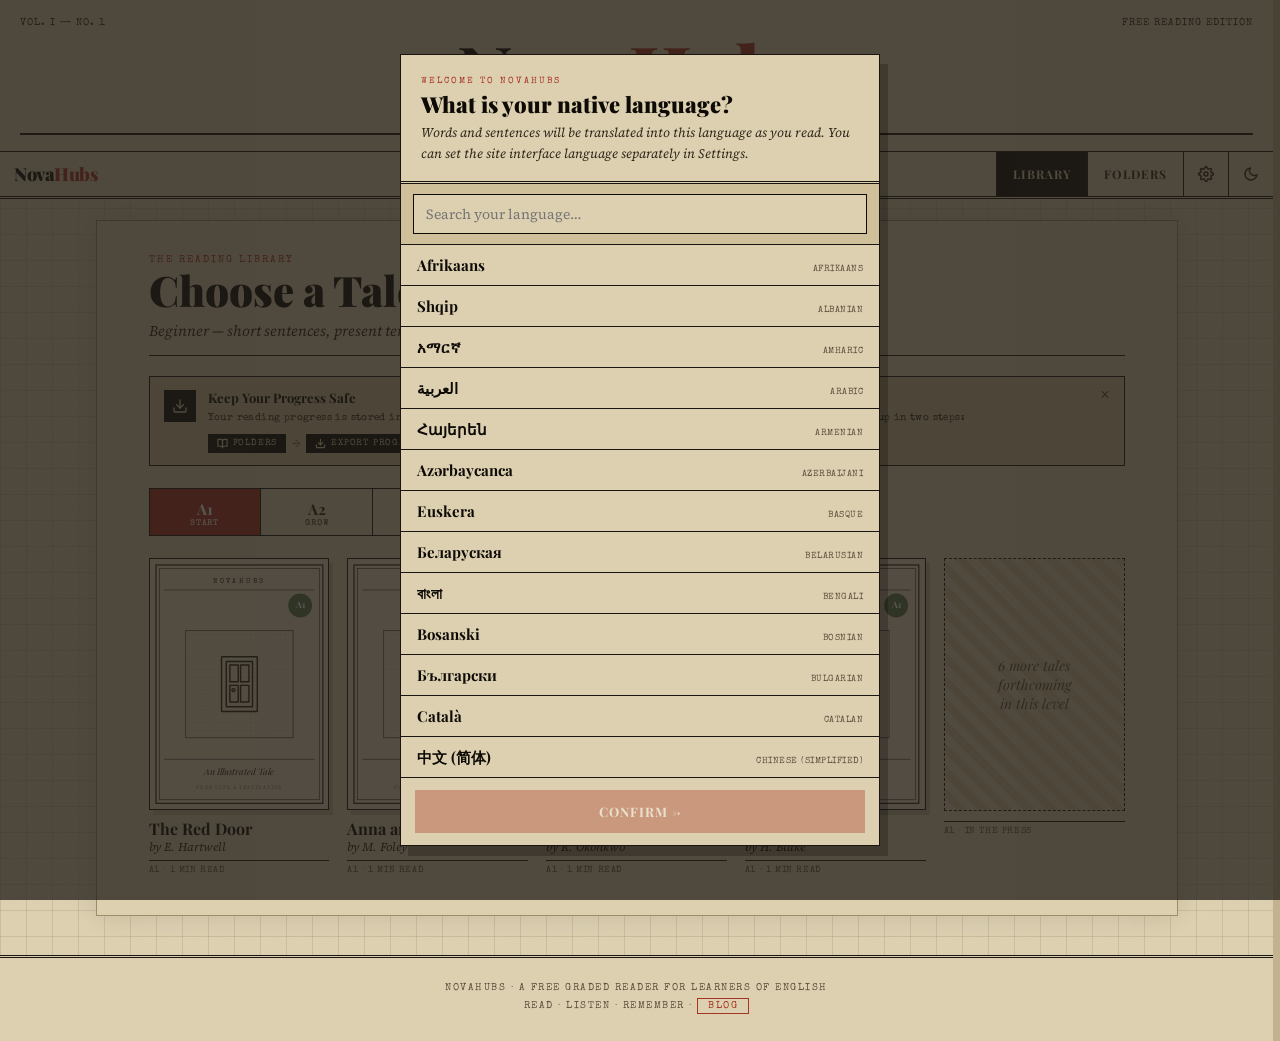
==== the-story-gazette.html @ 313017da "14" ====
<!DOCTYPE html>
<html lang="en">
<head>
<meta charset="UTF-8" />
<meta name="viewport" content="width=device-width, initial-scale=1" />
<title>NovaHubs — Learn English by Reading Short Stories (A1–C1) with Audio &amp; Arabic Translation</title>
<meta name="description" content="NovaHubs is a free graded reader. Read short English stories from level A1 to C1, listen to every word or sentence at normal or slow speed, translate to Arabic instantly, and save sentences into level folders." />
<meta name="keywords" content="learn English, graded readers, English short stories, A1 A2 B1 B2 C1, English listening, English to Arabic translation, sentence bank, reading practice" />
<meta name="author" content="NovaHubs" />
<meta property="og:type" content="website" />
<meta property="og:title" content="NovaHubs — Learn English by Reading" />
<meta property="og:description" content="Read, listen and remember. Graded English stories A1 to C1 with audio and instant Arabic translation." />
<meta name="twitter:card" content="summary_large_image" />
<link rel="preconnect" href="https://fonts.googleapis.com">
<link rel="preconnect" href="https://fonts.gstatic.com" crossorigin>
<link href="https://fonts.googleapis.com/css2?family=Playfair+Display:ital,wght@0,400;0,700;0,900;1,400;1,700&family=Source+Serif+4:ital,wght@0,400;0,600;1,400&family=Special+Elite&display=swap" rel="stylesheet">
<script type="application/ld+json">
{
  "@context":"https://schema.org",
  "@type":"WebSite",
  "name":"NovaHubs",
  "description":"Free graded English reader with audio and Arabic translation, levels A1 to C1.",
  "inLanguage":"en"
}
</script>
<style>
  :root{
    --bg-outer:#c4b28e; --app-border:#9e8c68;
    --paper:#ddd0b0; --paper-2:#cfc09a;
    --ink:#0e0b07; --ink-soft:#2e2619; --faint:#5e5240;
    --line:#1a1510;
    --accent:#a63422; --accent-2:#bf5a2a;
    --sel:rgba(166,52,34,.18); --read:rgba(191,90,42,.24);
    --serif:"Source Serif 4", Georgia, "Times New Roman", serif;
    --display:"Playfair Display", Georgia, serif;
    --type:"Special Elite","Courier New",monospace;
    --grid-line:rgba(42,37,29,.11);
  }
  [data-theme="dark"]{
    --bg-outer:#0a0806; --app-border:rgba(255,255,255,.07);
    --paper:#1a1510; --paper-2:#221c12;
    --ink:#ede8e0; --ink-soft:#9a9080; --faint:#55493a;
    --line:#2e2518;
    --accent:#c44232; --accent-2:#d46a30;
    --sel:rgba(196,66,50,.22); --read:rgba(208,106,48,.28);
    --grid-line:rgba(255,255,255,.04);
  }
  .theme-ready *{transition:background-color .25s,color .2s,border-color .2s,box-shadow .2s;}
  *{box-sizing:border-box;-webkit-tap-highlight-color:transparent;}
  html,body{margin:0;padding:0;}
  html{scrollbar-gutter:stable;}
  body{
    font-family:var(--serif);color:var(--ink);min-height:100vh;
    background-color:var(--bg-outer);
    background-image:
      linear-gradient(var(--grid-line) 1px, transparent 1px),
      linear-gradient(90deg, var(--grid-line) 1px, transparent 1px);
    background-size:26px 26px;
    -webkit-font-smoothing:antialiased;
  }
  #app{
    width:100%;min-height:100vh;
    background-color:var(--paper);
    background-image:
      linear-gradient(var(--grid-line) 1px, transparent 1px),
      linear-gradient(90deg, var(--grid-line) 1px, transparent 1px),
      url("data:image/svg+xml,%3Csvg xmlns='http://www.w3.org/2000/svg' width='200' height='200'%3E%3Cfilter id='q'%3E%3CfeTurbulence type='fractalNoise' baseFrequency='0.75' numOctaves='3'/%3E%3C/filter%3E%3Crect width='100%25' height='100%25' filter='url(%23q)' opacity='0.035'/%3E%3C/svg%3E");
    background-size:26px 26px, 26px 26px, 200px 200px;
    display:flex;flex-direction:column;
  }

  /* masthead (scrolls) */
  header.mast{padding:18px 20px 12px;border-bottom:1px solid var(--line);background:var(--paper);}
  .mast-top{display:flex;justify-content:space-between;align-items:center;
    font-family:var(--type);font-size:10px;letter-spacing:1px;text-transform:uppercase;color:var(--ink-soft);}
  .nameplate{font-family:var(--display);font-weight:900;text-align:center;line-height:.92;
    font-size:clamp(40px,9vw,76px);margin:8px 0 4px;letter-spacing:-1px;}
  .nameplate em{color:var(--accent);font-style:normal;}
  .mast-kicker{text-align:center;font-family:var(--type);font-size:10px;letter-spacing:3px;
    text-transform:uppercase;color:var(--faint);}
  .mast-rule{display:flex;align-items:center;gap:12px;margin-top:10px;}
  .mast-rule::before,.mast-rule::after{content:"";height:2px;background:var(--line);flex:1;}
  .mast-rule span{font-family:var(--type);font-size:9px;letter-spacing:2px;text-transform:uppercase;color:var(--ink-soft);}

  /* sticky toolbar with persistent BACK */
  nav.topbar{position:sticky;top:0;z-index:45;background:var(--paper);
    border-bottom:3px double var(--line);display:flex;align-items:stretch;justify-content:space-between;}
  .tb-left{display:flex;align-items:center;padding-left:14px;min-width:0;}
  #wordmark{font-family:var(--display);font-weight:900;font-size:18px;letter-spacing:-.5px;}
  #wordmark em{color:var(--accent);font-style:normal;}
  #backTop{display:none;align-items:center;gap:7px;background:none;border:none;cursor:pointer;
    font-family:var(--type);font-size:11px;letter-spacing:1.5px;text-transform:uppercase;color:var(--ink);padding:12px 0;}
  #backTop svg{width:15px;height:15px;}
  .tb-nav{display:flex;}
  .tb-nav button,.tb-nav a{background:none;border:none;border-left:1px solid var(--line);cursor:pointer;
    padding:14px 16px;font-family:var(--display);font-weight:700;font-size:12px;letter-spacing:1px;
    text-transform:uppercase;color:var(--ink-soft);transition:.15s;text-decoration:none;display:flex;align-items:center;}
  .tb-nav button.on,.tb-nav a.on{background:var(--ink);color:var(--paper);}
  @media(max-width:480px){ .tb-nav button,.tb-nav a{padding:14px 11px;font-size:11px;} #wordmark{font-size:16px;} }

  main{flex:1;padding:22px 20px 40px;}
  body.reading-mode main{padding-bottom:40px;}
  .wrap{max-width:1080px;margin:0 auto;background:var(--paper);padding:32px 52px 40px;box-shadow:0 0 0 1px var(--app-border),4px 0 28px rgba(0,0,0,.06),-4px 0 28px rgba(0,0,0,.06);}
  .wrap-read{max-width:720px;margin:0 auto;background:var(--paper);padding:32px 52px 40px;box-shadow:0 0 0 1px var(--app-border),4px 0 28px rgba(0,0,0,.06),-4px 0 28px rgba(0,0,0,.06);}
  @media(max-width:600px){.wrap,.wrap-read{padding:22px 24px 32px;}}
  .reveal{opacity:0;transform:translateY(10px);animation:rise .5s cubic-bezier(.2,.7,.2,1) forwards;}
  @keyframes rise{to{opacity:1;transform:none;}}

  /* section head */
  .sec-head{margin:2px 0 20px;border-bottom:1px solid var(--line);padding-bottom:14px;}
  .sec-kicker{font-family:var(--type);font-size:10px;letter-spacing:2px;text-transform:uppercase;color:var(--accent);}
  .sec-title{font-family:var(--display);font-weight:900;font-size:clamp(28px,5vw,42px);line-height:1.02;margin:4px 0 8px;}
  .sec-sub{font-style:italic;color:var(--ink-soft);font-size:15px;}

  /* level tabs */
  .levels{display:flex;border:1px solid var(--line);margin-bottom:22px;max-width:560px;}
  .levels button{flex:1;background:none;border:none;border-right:1px solid var(--line);cursor:pointer;
    padding:10px 2px 8px;font-family:var(--display);font-weight:700;font-size:15px;color:var(--ink-soft);}
  .levels button:last-child{border-right:none;}
  .levels button .lab{display:block;font-family:var(--type);font-size:7.5px;letter-spacing:1px;color:var(--faint);margin-top:1px;text-transform:uppercase;}
  .levels button.on{background:var(--accent);color:#fff;}
  .levels button.on .lab{color:#f3d8cf;}

  /* grid */
  .grid{display:grid;grid-template-columns:repeat(auto-fill,minmax(155px,1fr));gap:24px 18px;}
  .card{cursor:pointer;position:relative;}
  .done-stamp{position:absolute;top:8px;right:-1px;background:var(--accent);color:#fff;
    font-family:var(--type);font-size:7.5px;letter-spacing:1.5px;text-transform:uppercase;
    padding:4px 8px;display:flex;align-items:center;gap:4px;pointer-events:none;z-index:2;
    box-shadow:-2px 2px 0 rgba(0,0,0,.18);}
  .done-stamp svg{width:9px;height:9px;flex-shrink:0;}
  .cover{width:100%;border:1px solid var(--line);display:block;background:var(--paper-2);
    box-shadow:4px 5px 0 rgba(33,29,23,.16);transition:.18s;}
  .card:hover .cover{transform:translate(-1px,-2px);box-shadow:6px 8px 0 rgba(33,29,23,.18);}
  .cap{margin-top:10px;}
  .cap .tt{font-family:var(--display);font-weight:700;font-size:16px;line-height:1.08;}
  .cap .au{font-style:italic;color:var(--ink-soft);font-size:12px;margin-top:2px;}
  .cap .meta{font-family:var(--type);font-size:8.5px;letter-spacing:.6px;color:var(--faint);text-transform:uppercase;
    margin-top:5px;border-top:1px solid var(--line);padding-top:5px;}
  .cover-photo{aspect-ratio:300/420;object-fit:cover;}
  .forth .cover{display:flex;align-items:center;justify-content:center;text-align:center;aspect-ratio:300/420;
    border-style:dashed;box-shadow:none;background:repeating-linear-gradient(45deg,var(--paper),var(--paper) 8px,var(--paper-2) 8px,var(--paper-2) 16px);}
  .forth .ftxt{font-family:var(--display);font-style:italic;color:var(--faint);font-size:14px;padding:10px;}

  /* detail */
  .detail-cover{display:flex;gap:26px;align-items:flex-start;flex-wrap:wrap;}
  .detail-cover .cover{width:200px;flex:none;}
  @media(max-width:520px){ .detail-cover .cover{width:138px;} .detail-cover{gap:16px;} }
  .detail-head{flex:1;min-width:230px;}
  .lvl-tag{display:inline-block;font-family:var(--type);font-size:9px;letter-spacing:1.5px;
    text-transform:uppercase;background:var(--ink);color:var(--paper);padding:3px 9px;}
  .detail-head h1{font-family:var(--display);font-weight:900;font-size:clamp(24px,4.5vw,34px);line-height:1.02;margin:10px 0 4px;}
  .detail-head .by{font-style:italic;color:var(--ink-soft);font-size:15px;}
  .detail-head .nar{font-family:var(--type);font-size:10px;color:var(--faint);letter-spacing:.5px;margin-top:6px;}
  .blurb{font-size:16px;line-height:1.65;margin:22px 0;border-top:1px solid var(--line);border-bottom:1px solid var(--line);padding:16px 0;}
  .blurb::first-letter{font-family:var(--display);font-weight:900;font-size:50px;float:left;line-height:.8;margin:4px 9px 0 0;color:var(--accent);}
  .specs{display:grid;grid-template-columns:repeat(4,1fr);border:1px solid var(--line);margin-bottom:20px;}
  .specs div{padding:11px 13px;border-right:1px solid var(--line);}
  .specs div:last-child{border-right:none;}
  @media(max-width:520px){ .specs{grid-template-columns:1fr 1fr;} .specs div:nth-child(2n){border-right:none;}
    .specs div:nth-child(-n+2){border-bottom:1px solid var(--line);} }
  .specs .k{font-family:var(--type);font-size:8.5px;letter-spacing:1px;text-transform:uppercase;color:var(--faint);}
  .specs .v{font-family:var(--display);font-weight:700;font-size:16px;margin-top:3px;}
  .btn-row{display:flex;gap:12px;flex-wrap:wrap;}
  .btn{flex:1;min-width:200px;border:1px solid var(--line);cursor:pointer;font-family:var(--display);font-weight:700;
    letter-spacing:1px;text-transform:uppercase;font-size:13px;padding:14px;display:flex;align-items:center;justify-content:center;gap:9px;}
  .btn svg{width:16px;height:16px;}
  .btn-primary{background:var(--accent);color:#fff;border-color:var(--accent);}
  .btn-ghost{background:var(--paper);color:var(--ink);}

  /* reader / article body */
  .reader-head{border-bottom:3px double var(--line);padding-bottom:14px;margin-bottom:20px;}
  .reader-head h1{font-family:var(--display);font-weight:900;font-size:clamp(26px,4.5vw,38px);line-height:1.03;margin:9px 0 3px;}
  .reader-head .by{font-style:italic;color:var(--ink-soft);font-size:14px;}
  .hint{font-family:var(--type);font-size:10.5px;color:var(--faint);letter-spacing:.4px;line-height:1.55;
    border:1px solid var(--line);padding:10px 12px;margin-bottom:18px;background:var(--paper-2);}
  .hint b{color:var(--accent);}
  .mode-toggle{display:flex;border:1px solid var(--line);margin-bottom:16px;max-width:420px;}
  .mode-toggle button{flex:1;background:none;border:none;border-right:1px solid var(--line);cursor:pointer;
    padding:9px;font-family:var(--type);font-size:10px;letter-spacing:1.5px;text-transform:uppercase;color:var(--ink-soft);}
  .mode-toggle button:last-child{border-right:none;}
  .mode-toggle button.on{background:var(--ink);color:var(--paper);}
  .story-body{font-size:18px;line-height:1.85;}
  .story-body p{margin:0 0 17px;text-align:justify;hyphens:manual;}
  .story-body p:first-of-type::first-letter{font-family:var(--display);font-weight:900;font-size:62px;float:left;
    line-height:.72;margin:7px 10px 0 0;color:var(--ink);}
  .w{cursor:pointer;border-radius:2px;padding:0 .5px;transition:background .12s;}
  .s{cursor:pointer;}
  .word-mode .w:hover{background:var(--sel);}
  .sentence-mode .s:hover{background:var(--sel);}
  .sel{background:var(--sel);box-shadow:0 1px 0 var(--accent);}
  .reading{background:var(--read);box-shadow:0 1px 0 var(--accent-2);}
  .story-figure{margin:28px auto;max-width:100%;border:1px solid var(--line);padding:8px;background:var(--paper);box-shadow:4px 4px 0 var(--line),0 6px 18px rgba(0,0,0,.09);}
  .story-fig-row{display:flex;gap:16px;margin:28px 0;}
  .story-fig-row .story-figure{margin:0;flex:1 1 0;min-width:0;}
  .story-img{display:block;width:100%;height:auto;border-radius:4px;}
  .endcap{text-align:center;font-family:var(--type);font-size:11px;letter-spacing:3px;color:var(--faint);margin:26px 0 8px;}
  .endcap::before,.endcap::after{content:"———— ";color:var(--line);}

  /* ===== bottom dock (sheet stacked above audio bar — no overlap) ===== */
  #dock{position:fixed;left:0;right:0;bottom:0;z-index:60;display:none;justify-content:center;pointer-events:none;}
  body.reading-mode #dock{display:flex;}
  .dock-inner{width:100%;max-width:760px;display:flex;flex-direction:column;pointer-events:auto;
    box-shadow:0 -14px 40px rgba(40,30,15,.22);}
  #sheet{background:var(--paper);border-top:3px double var(--line);max-height:0;overflow:hidden;transition:max-height .3s ease;}
  #sheet.up{max-height:62vh;overflow:auto;}
  .sheet-pad{padding:14px 18px 16px;position:relative;}
  .sheet-pad .sclose{position:absolute;right:14px;top:12px;background:none;border:none;cursor:pointer;color:var(--ink-soft);}
  .sheet-pad .sclose svg{width:17px;height:17px;}
  .sheet-kicker{font-family:var(--type);font-size:9px;letter-spacing:2px;text-transform:uppercase;color:var(--accent);}
  .sheet-en{font-family:var(--display);font-size:19px;line-height:1.3;margin:6px 0 2px;padding-right:22px;}
  .sheet-ar{font-size:19px;line-height:1.65;color:var(--ink);
    margin-top:10px;border-top:1px dashed var(--line);padding-top:10px;display:none;font-family:var(--serif);}
  .sheet-ar.show{display:block;}
  .sheet-ar.loading{color:var(--faint);font-style:italic;}
  .sheet-actions{display:grid;grid-template-columns:repeat(auto-fit,minmax(72px,1fr));gap:9px;margin-top:16px;}
  .act{background:var(--paper-2);border:1px solid var(--line);cursor:pointer;padding:10px 4px;
    font-family:var(--type);font-size:9px;letter-spacing:1px;text-transform:uppercase;color:var(--ink);
    display:flex;flex-direction:column;align-items:center;gap:6px;}
  .act svg{width:19px;height:19px;}
  .act.saved{background:var(--ink);color:var(--paper);}
  .act:active{transform:translateY(1px);}
  body.article-mode #actSave{display:none;}

  /* ===== inline story audio player ===== */
  .reader-audio{margin-top:18px;border:1px solid var(--line);background:var(--paper-2);padding:14px 16px;}
  .ra-main{display:flex;align-items:center;gap:10px;flex-wrap:wrap;}
  .ra-play{background:var(--ink);color:var(--paper);border:none;cursor:pointer;font-family:var(--display);
    font-weight:700;letter-spacing:1px;text-transform:uppercase;font-size:12px;
    padding:11px 22px;display:inline-flex;align-items:center;gap:9px;transition:.15s;flex-shrink:0;}
  .ra-play:hover{opacity:.82;}
  .ra-play svg{width:14px;height:14px;flex-shrink:0;}
  .ra-nav{display:flex;align-items:center;gap:5px;}
  .ra-nav-btn{background:var(--paper);border:1px solid var(--line);cursor:pointer;width:30px;height:30px;
    display:flex;align-items:center;justify-content:center;color:var(--ink);transition:.15s;}
  .ra-nav-btn:hover{background:var(--ink);color:var(--paper);}
  .ra-nav-btn svg{width:12px;height:12px;}
  .ra-pos{font-family:var(--type);font-size:10px;letter-spacing:.5px;color:var(--faint);min-width:44px;text-align:center;}
  .speed-strip{display:flex;margin-top:12px;border:1px solid var(--line);width:fit-content;}
  .sp{background:var(--paper);border:none;border-right:1px solid var(--line);cursor:pointer;font-family:var(--type);font-size:10px;letter-spacing:.3px;padding:6px 11px;color:var(--faint);transition:.15s;}
  .sp:last-child{border-right:none;}
  .sp:hover{background:var(--paper-2);color:var(--ink);}
  .sp.on{background:var(--ink);color:var(--paper);font-weight:700;}
  .voice-row-r{display:flex;align-items:center;gap:0;margin-top:6px;flex-wrap:wrap;row-gap:6px;}
  .voice-row-r .vl{font-family:var(--type);font-size:8px;letter-spacing:1.2px;text-transform:uppercase;color:var(--faint);padding:0 8px 0 12px;}
  .voice-row-r .vl:first-child{padding-left:0;}
  .voice-row-r .vs-g{display:flex;border:1px solid var(--line);}
  .voice-row-r .vs-g .sp{border-right:1px solid var(--line);}
  .voice-row-r .vs-g .sp:last-child{border-right:none;}

  /* saved */
  .empty{text-align:center;padding:44px 16px;font-style:italic;color:var(--faint);border:1px dashed var(--line);font-size:15px;line-height:1.6;}
  .folder-stat{display:grid;grid-template-columns:repeat(5,1fr);border:1px solid var(--line);margin-bottom:20px;max-width:560px;}
  .folder-stat div{text-align:center;padding:9px 2px;border-right:1px solid var(--line);}
  .folder-stat div:last-child{border-right:none;}
  .folder-stat .n{font-family:var(--display);font-weight:900;font-size:21px;}
  .folder-stat .l{font-family:var(--type);font-size:8px;letter-spacing:1px;color:var(--faint);text-transform:uppercase;}
  .clip-list{display:grid;grid-template-columns:repeat(auto-fill,minmax(300px,1fr));gap:14px;}
  .clip{border:1px solid var(--line);background:var(--paper);}
  .clip .clip-en{font-family:var(--display);font-size:16px;line-height:1.4;padding:14px 15px 4px;cursor:pointer;}
  .clip .clip-ar{font-size:16px;line-height:1.6;color:var(--ink-soft);padding:0 15px 4px;}
  .clip .clip-src{font-family:var(--type);font-size:9px;letter-spacing:.5px;text-transform:uppercase;color:var(--faint);
    border-top:1px dashed var(--line);margin-top:9px;padding:9px 15px;display:flex;justify-content:space-between;align-items:center;gap:8px;flex-wrap:wrap;}
  .clip .clip-src .from{flex:1;min-width:120px;}
  .clip .clip-tools{display:flex;gap:6px;}
  .clip .ct{background:none;border:1px solid var(--line);cursor:pointer;padding:5px 8px;color:var(--ink);
    display:flex;align-items:center;gap:4px;font-family:var(--type);font-size:8px;letter-spacing:.5px;text-transform:uppercase;}
  .clip .ct svg{width:12px;height:12px;}
  .clip .ct.del{color:var(--accent);border-color:var(--accent);}

  /* articles list */
  .art-grid{display:grid;grid-template-columns:repeat(auto-fill,minmax(280px,1fr));gap:22px;}
  .art-card{border:1px solid var(--line);background:var(--paper);cursor:pointer;display:flex;flex-direction:column;transition:.18s;}
  .art-card:hover{transform:translateY(-2px);box-shadow:5px 7px 0 rgba(33,29,23,.14);}
  .art-card .ac-cov{height:120px;border-bottom:1px solid var(--line);}
  .art-card .ac-cov svg{width:100%;height:100%;display:block;}
  .art-card .ac-body{padding:14px 15px 16px;}
  .art-card .ac-kicker{font-family:var(--type);font-size:9px;letter-spacing:1.5px;text-transform:uppercase;color:var(--accent);}
  .art-card h3{font-family:var(--display);font-weight:900;font-size:19px;line-height:1.1;margin:6px 0 6px;}
  .art-card p{font-size:14px;color:var(--ink-soft);line-height:1.5;margin:0;}
  .art-card .ac-meta{font-family:var(--type);font-size:9px;color:var(--faint);letter-spacing:.5px;margin-top:10px;text-transform:uppercase;}

  /* save-hint notice */
  .save-hint{display:flex;align-items:flex-start;gap:12px;
    border:1px solid var(--line);background:var(--paper-2);
    padding:12px 14px;margin-bottom:22px;position:relative;}
  .save-hint-icon{flex-shrink:0;width:32px;height:32px;background:var(--ink);color:var(--paper);
    display:flex;align-items:center;justify-content:center;margin-top:1px;}
  .save-hint-icon svg{width:16px;height:16px;}
  .save-hint-body{flex:1;min-width:0;}
  .save-hint-title{font-family:var(--display);font-weight:700;font-size:13px;margin-bottom:4px;}
  .save-hint-text{font-family:var(--type);font-size:9.5px;letter-spacing:.4px;color:var(--ink-soft);line-height:1.7;}
  .save-hint-text strong{color:var(--accent);font-style:normal;}
  .save-hint-steps{display:flex;align-items:center;gap:6px;margin-top:8px;flex-wrap:wrap;}
  .save-hint-step{font-family:var(--type);font-size:9px;letter-spacing:.8px;text-transform:uppercase;
    background:var(--ink);color:var(--paper);padding:4px 9px;display:flex;align-items:center;gap:5px;}
  .save-hint-step svg{width:11px;height:11px;}
  .save-hint-arrow{color:var(--faint);font-size:12px;}
  .save-hint-close{position:absolute;top:8px;right:10px;background:none;border:none;cursor:pointer;
    color:var(--faint);font-size:16px;line-height:1;padding:2px 4px;}
  .save-hint-close:hover{color:var(--ink);}

  .toast{position:fixed;left:50%;bottom:20px;transform:translateX(-50%) translateY(20px);
    background:var(--ink);color:var(--paper);font-family:var(--type);font-size:11px;letter-spacing:1px;
    text-transform:uppercase;padding:11px 20px;z-index:90;opacity:0;transition:.3s;pointer-events:none;border:1px solid var(--line);}
  .toast.show{opacity:1;transform:translateX(-50%) translateY(0);}

  footer{padding:22px 20px 26px;border-top:3px double var(--line);text-align:center;background:var(--paper);
    font-family:var(--type);font-size:9.5px;letter-spacing:1.5px;text-transform:uppercase;color:var(--faint);line-height:1.8;}
  .blog-badge{color:var(--accent);text-decoration:none;border:1px solid var(--accent);padding:2px 10px;letter-spacing:1.5px;transition:background .18s,color .18s;}
  .blog-badge:hover{background:var(--accent);color:#fff;}

  /* backup / export-import */
  .backup-row{margin-top:28px;padding:18px 20px;border:1px solid var(--line);background:var(--paper-2);display:flex;gap:10px;flex-wrap:wrap;align-items:center;}
  .backup-note{font-family:var(--type);font-size:9px;letter-spacing:.8px;color:var(--faint);text-transform:uppercase;width:100%;margin-bottom:4px;}
  .btn-backup{background:var(--paper);border:1px solid var(--line);cursor:pointer;font-family:var(--display);font-weight:700;
    letter-spacing:1px;text-transform:uppercase;font-size:11px;padding:10px 18px;
    display:inline-flex;align-items:center;gap:7px;color:var(--ink);transition:.15s;text-decoration:none;}
  .btn-backup:hover{background:var(--ink);color:var(--paper);}
  .btn-backup svg{width:13px;height:13px;flex-shrink:0;}
  #importFile{display:none;}

  /* PDF download button */
  .dl-pdf-row{margin-top:32px;border-top:1px solid var(--line);padding-top:22px;text-align:center;}
  .dl-pdf{background:var(--paper);border:1px solid var(--line);cursor:pointer;font-family:var(--display);font-weight:700;
    letter-spacing:1px;text-transform:uppercase;font-size:12px;padding:12px 28px;
    display:inline-flex;align-items:center;gap:9px;color:var(--ink);transition:.15s;}
  .dl-pdf:hover{background:var(--ink);color:var(--paper);}
  .dl-pdf svg{width:15px;height:15px;flex-shrink:0;}

  /* ===== print / PDF ===== */
  @media print{
    nav.topbar,footer,.mode-toggle,.hint,.reader-audio,#sheet,.toast,.dl-pdf-row{display:none!important;}
    html,html[data-theme="dark"]{--bg-outer:#fff;--app-border:#c5b693;--paper:#fff;--paper-2:#f3ede0;--ink:#211d17;--ink-soft:#4a4339;--faint:#8a7f6c;--line:#2a251d;--accent:#a63422;--accent-2:#bf5a2a;}
    html,body{background:#fff!important;}
    body.reading-mode main{padding-bottom:0!important;}
    main{padding:0!important;}
    .reveal{opacity:1!important;transform:none!important;animation:none!important;}
    .wrap-read{max-width:100%!important;padding:0!important;}
    article{padding:1.5cm 2cm!important;}
    .lvl-tag{background:#2a251d!important;color:#fff!important;-webkit-print-color-adjust:exact;print-color-adjust:exact;}
    .reader-head{border-bottom:2px solid #2a251d;padding-bottom:16px;margin-bottom:20px;}
    .reader-head h1{font-size:26pt;margin:10px 0 4px;}
    .story-body{font-size:12pt;line-height:1.85;}
    .story-body p{margin:0 0 14pt;text-align:justify;hyphens:manual;}
    .story-figure{break-inside:avoid;border:1px solid #2a251d!important;-webkit-print-color-adjust:exact;print-color-adjust:exact;}
    .story-img{width:100%;height:auto;border-radius:0;}
    .endcap{display:block!important;}
    h1{break-after:avoid;}
    p{orphans:3;widows:3;}
    .done-row,.rev-row{display:none!important;}
  }

  /* ===== quiz & review ===== */
  .quiz-wrap{max-width:720px;margin:0 auto;}
  .quiz-kicker{font-family:var(--type);font-size:9px;letter-spacing:2px;text-transform:uppercase;color:var(--accent);margin-bottom:6px;}
  .qz-bar-wrap{height:5px;background:var(--paper-2);border:1px solid var(--line);}
  .qz-bar-fill{height:100%;background:var(--accent);transition:width .4s;}
  .quiz-count{font-family:var(--type);font-size:10px;letter-spacing:.8px;color:var(--faint);text-transform:uppercase;margin-top:7px;}
  .quiz-card{border:1px solid var(--line);padding:26px 22px;background:var(--paper);box-shadow:3px 3px 0 rgba(33,29,23,.1);margin-top:18px;}
  .qz-type-tag{font-family:var(--type);font-size:9px;letter-spacing:2px;text-transform:uppercase;color:var(--accent);margin-bottom:12px;}
  .qz-q{font-family:var(--display);font-size:clamp(16px,2.5vw,20px);line-height:1.65;margin-bottom:18px;}
  .qz-blank{color:var(--accent);text-decoration:underline;text-decoration-style:dotted;font-style:italic;}
  .qz-input{width:100%;border:2px solid var(--line);background:var(--paper);padding:12px 14px;
    font-family:var(--display);font-size:16px;color:var(--ink);box-sizing:border-box;outline:none;transition:.15s;}
  .qz-input:focus{border-color:var(--ink);}
  .qz-input.ok{border-color:#4a7a4a;background:#f5fbf5;}
  .qz-input.err{border-color:#b03030;background:#fdf5f5;}
  .qz-feedback{margin-top:14px;padding:12px 15px;font-size:13px;font-family:var(--type);letter-spacing:.3px;display:none;}
  .qz-feedback.ok{display:block;background:#f5fbf5;border-left:3px solid #4a7a4a;color:#2d5a2d;}
  .qz-feedback.err{display:block;background:#fdf5f5;border-left:3px solid #b03030;color:#7a1c1c;}
  .qz-btns{display:flex;gap:10px;margin-top:18px;flex-wrap:wrap;align-items:center;}
  .qz-ar{font-size:21px;direction:rtl;text-align:right;font-family:var(--serif);color:var(--ink);
    padding:14px 16px;border:1px dashed var(--line);margin-bottom:18px;background:var(--paper-2);line-height:1.6;}
  .qz-mic{background:var(--paper);border:1px solid var(--line);cursor:pointer;font-family:var(--display);font-weight:700;
    letter-spacing:1px;text-transform:uppercase;font-size:11px;padding:11px 18px;display:inline-flex;align-items:center;gap:8px;color:var(--ink);transition:.15s;}
  .qz-mic:hover,.qz-mic.active{background:var(--ink);color:var(--paper);}
  .qz-mic svg{width:14px;height:14px;flex-shrink:0;}
  .qz-skip{background:none;border:none;cursor:pointer;font-family:var(--type);font-size:11px;letter-spacing:.5px;
    color:var(--faint);text-decoration:underline;padding:4px 0;cursor:pointer;}
  .qr-ring{width:88px;height:88px;border-radius:50%;border:3px solid var(--accent);display:flex;align-items:center;
    justify-content:center;font-family:var(--display);font-weight:900;font-size:28px;margin:0 auto 18px;}
  .qr-label{font-family:var(--display);font-weight:900;font-size:22px;margin-bottom:8px;text-align:center;}
  .qr-sub{font-size:15px;color:var(--ink-soft);margin-bottom:24px;line-height:1.5;text-align:center;}
  .qr-list{border:1px solid var(--line);margin-bottom:22px;}
  .qr-row{display:flex;justify-content:space-between;align-items:center;padding:8px 14px;border-bottom:1px solid var(--line);font-size:13px;}
  .qr-row:last-child{border-bottom:none;}
  .qr-ok{color:#4a7a4a;font-weight:700;font-size:16px;}
  .qr-no{color:#b03030;font-weight:700;font-size:16px;}
  .qz-results{padding:36px 20px;}
  /* done-reading button */
  .done-row{margin-top:28px;text-align:center;}
  .done-btn{background:var(--accent);color:#fff;border:none;cursor:pointer;font-family:var(--display);font-weight:700;
    letter-spacing:1px;text-transform:uppercase;font-size:13px;padding:15px 32px;
    display:inline-flex;align-items:center;gap:10px;transition:.15s;}
  .done-btn:hover{opacity:.85;}
  .done-btn svg{width:17px;height:17px;}
  /* review button in folders */
  .rev-row{margin-top:20px;padding-top:18px;border-top:1px solid var(--line);text-align:center;}
  .rev-btn{background:var(--paper);border:1px solid var(--line);cursor:pointer;font-family:var(--display);font-weight:700;
    letter-spacing:1px;text-transform:uppercase;font-size:12px;padding:12px 28px;
    display:inline-flex;align-items:center;gap:9px;color:var(--ink);transition:.15s;}
  .rev-btn:hover{background:var(--ink);color:var(--paper);}
  .rev-btn svg{width:14px;height:14px;}
  /* dictation */
  .qz-dict-hint{font-size:14px;color:var(--ink-soft);margin-bottom:16px;line-height:1.5;font-family:var(--type);}
  /* word-level result */
  .qz-word-result{font-family:var(--display);font-size:18px;line-height:2.3;}
  .qw-ok{background:#d4edda;border-radius:3px;padding:2px 5px;}
  .qw-close{background:#fff3cd;border-radius:3px;padding:2px 5px;}
  .qw-miss{background:#f8d7da;border-radius:3px;padding:2px 5px;text-decoration:line-through;opacity:.8;}
  .qz-spoken-line{font-size:12px;color:var(--faint);margin-top:8px;font-style:italic;font-family:var(--type);}

  /* ===== global polish ===== */
  ::selection{background:var(--sel);}
  ::-webkit-scrollbar{width:7px;height:7px;}
  ::-webkit-scrollbar-track{background:transparent;}
  ::-webkit-scrollbar-thumb{background:var(--line);border-radius:4px;}
  ::-webkit-scrollbar-thumb:hover{background:var(--faint);}
  :focus-visible{outline:2px solid var(--accent);outline-offset:2px;}
  /* theme toggle button — inline icon, no text */
  #themeBtn{padding:0 14px;line-height:0;}
  #themeBtn svg{display:block;}
  /* dark mode quiz answer fields */
  [data-theme="dark"] .qz-input{background:var(--paper-2);color:var(--ink);border-color:var(--line);}
  [data-theme="dark"] .qz-input.ok{border-color:#4a7a4a;background:#0d1f0d;}
  [data-theme="dark"] .qz-input.err{border-color:#b03030;background:#1f0d0d;}
  [data-theme="dark"] .qz-feedback.ok{background:#0d1f0d;color:#7ec47e;}
  [data-theme="dark"] .qz-feedback.err{background:#1f0d0d;color:#d97070;}
  [data-theme="dark"] .qw-ok{background:#1a3d1a;}
  [data-theme="dark"] .qw-close{background:#3a3210;}
  [data-theme="dark"] .qw-miss{background:#3a1010;}

  /* ===== language picker modal ===== */
  #langOverlay,#siteLangOverlay{position:fixed;inset:0;z-index:300;background:rgba(33,29,23,.75);display:flex;align-items:center;justify-content:center;padding:16px;}
  #langModal{background:var(--paper);border:1px solid var(--line);max-width:480px;width:100%;max-height:88vh;display:flex;flex-direction:column;box-shadow:8px 10px 0 rgba(0,0,0,.22);}
  .lm-head{padding:22px 20px 16px;border-bottom:3px double var(--line);}
  .lm-kicker{font-family:var(--type);font-size:9px;letter-spacing:2px;text-transform:uppercase;color:var(--accent);margin-bottom:6px;}
  .lm-title{font-family:var(--display);font-weight:900;font-size:22px;line-height:1.1;margin:0 0 7px;}
  .lm-sub{font-size:13px;color:var(--ink-soft);line-height:1.6;margin:0;font-style:italic;}
  .lm-search-wrap{padding:10px 12px;border-bottom:1px solid var(--line);background:var(--paper-2);}
  .lm-search{width:100%;border:1px solid var(--line);background:var(--paper);padding:9px 12px;font-family:var(--serif);font-size:14px;color:var(--ink);outline:none;box-sizing:border-box;}
  .lm-search:focus{border-color:var(--ink);}
  .lm-list{flex:1;overflow-y:auto;min-height:180px;}
  .lm-item{display:flex;align-items:baseline;gap:10px;padding:10px 16px;cursor:pointer;border-bottom:1px solid var(--line);transition:.1s;}
  .lm-item:hover{background:var(--paper-2);}
  .lm-item.on{background:var(--ink);color:var(--paper);}
  .lm-item.on .lm-eng{color:rgba(255,255,255,.55);}
  .lm-native{font-family:var(--display);font-size:15px;font-weight:700;flex:1;}
  .lm-eng{font-family:var(--type);font-size:8.5px;letter-spacing:.5px;text-transform:uppercase;color:var(--faint);}
  .lm-empty{padding:24px;text-align:center;font-style:italic;color:var(--faint);font-size:14px;}
  .lm-foot{padding:12px 14px;border-top:1px solid var(--line);}
  .lm-confirm{width:100%;background:var(--accent);color:#fff;border:none;cursor:pointer;font-family:var(--display);font-weight:700;letter-spacing:1px;text-transform:uppercase;font-size:13px;padding:13px;transition:.15s;}
  .lm-confirm:hover:not(:disabled){opacity:.85;}
  .lm-confirm:disabled{opacity:.35;cursor:not-allowed;}

  /* ===== level picker modal ===== */
  .lv-overlay{position:fixed;inset:0;background:rgba(33,29,23,.75);z-index:400;display:flex;align-items:center;justify-content:center;padding:20px;}
  .lv-box{background:var(--paper);border:1px solid var(--line);max-width:560px;width:100%;box-shadow:8px 10px 0 rgba(0,0,0,.22);padding:28px 24px;}
  .lv-title{font-family:var(--display);font-weight:900;font-size:22px;color:var(--ink);margin:0 0 6px;}
  .lv-sub{font-size:13px;color:var(--ink-soft);font-style:italic;margin:0 0 22px;line-height:1.6;}
  .lv-grid{display:grid;grid-template-columns:repeat(auto-fill,minmax(145px,1fr));gap:10px;margin-bottom:22px;}
  .lv-card{border:2px solid var(--app-border);padding:14px 12px;cursor:pointer;transition:border-color .15s,background .15s;}
  .lv-card:hover{border-color:var(--accent);}
  .lv-card.on{border-color:var(--accent);background:var(--sel);}
  .lv-badge{font-family:var(--type);font-size:24px;color:var(--accent);font-weight:700;margin-bottom:5px;}
  .lv-name{font-family:var(--display);font-size:13px;font-weight:700;color:var(--ink);margin-bottom:3px;}
  .lv-desc{font-size:11px;color:var(--ink-soft);line-height:1.45;}
  .lv-confirm{font-family:var(--display);font-weight:700;letter-spacing:1px;text-transform:uppercase;font-size:13px;padding:13px;background:var(--accent);color:#fff;border:none;cursor:pointer;width:100%;transition:opacity .15s;}
  .lv-confirm:hover:not(:disabled){opacity:.85;}
  .lv-confirm:disabled{opacity:.35;cursor:not-allowed;}

  /* ===== settings view ===== */
  .settings-wrap{max-width:660px;margin:0 auto;padding:36px 52px 80px;background:var(--paper);box-shadow:0 0 0 1px var(--app-border),4px 0 28px rgba(0,0,0,.06),-4px 0 28px rgba(0,0,0,.06);}
  .settings-section{margin-bottom:36px;}
  .settings-head{font-family:var(--display);font-size:18px;font-weight:900;color:var(--ink);padding-bottom:8px;border-bottom:3px double var(--line);margin-bottom:4px;}
  .settings-row{display:flex;align-items:center;justify-content:space-between;padding:13px 0;border-bottom:1px solid var(--line);gap:12px;}
  .settings-row:last-child{border-bottom:none;}
  .settings-label{font-family:var(--display);font-size:14px;font-weight:700;color:var(--ink);}
  .settings-val{font-size:12px;color:var(--ink-soft);margin-top:2px;line-height:1.5;}
  .settings-btn{font-family:var(--type);font-size:9px;letter-spacing:1.5px;text-transform:uppercase;padding:7px 14px;border:1.5px solid var(--accent);color:var(--accent);background:none;cursor:pointer;white-space:nowrap;flex-shrink:0;}
  .settings-btn:hover{background:var(--sel);}
  .stat-grid{display:grid;grid-template-columns:repeat(2,1fr);gap:10px;margin-bottom:24px;}
  @media(min-width:500px){.stat-grid{grid-template-columns:repeat(4,1fr);}}
  .stat-card{background:var(--paper-2);border:1px solid var(--app-border);padding:14px 12px;}
  .stat-num{font-family:var(--display);font-size:28px;color:var(--accent);line-height:1;}
  .stat-label{font-size:9px;font-family:var(--type);letter-spacing:1px;color:var(--ink-soft);text-transform:uppercase;margin-top:4px;}
  .lp-wrap{margin-bottom:24px;}
  .lp-labels{display:flex;justify-content:space-between;font-size:11px;color:var(--ink-soft);margin-bottom:5px;}
  .lp-bar-bg{height:8px;background:var(--paper-2);border:1px solid var(--app-border);}
  .lp-bar-fill{height:100%;background:var(--accent);transition:width .6s;}
  .lp-caption{font-size:11px;color:var(--ink-soft);margin-top:5px;font-style:italic;}
  .chart-wrap{background:var(--paper-2);border:1px solid var(--app-border);padding:18px;}
  .chart-title{font-family:var(--type);font-size:9px;letter-spacing:1.5px;text-transform:uppercase;color:var(--ink-soft);margin-bottom:14px;}
  .chart-svg{width:100%;overflow:visible;}
  .chart-labels{display:flex;justify-content:space-between;font-size:9px;color:var(--faint);margin-top:4px;}
  #settingsBtn{padding:0 14px;line-height:0;}
  #settingsBtn svg{display:block;}
</style>
</head>
<body>
<div id="app">
  <header class="mast">
    <div class="mast-top"><span>Vol. I — No. 1</span><span>Free Reading Edition</span></div>
    <div class="nameplate">Nova<em>Hubs</em></div>
    <div class="mast-kicker">The Reading Press</div>
    <div class="mast-rule"><span id="dateline">Read &middot; Listen &middot; Remember</span></div>
  </header>

  <nav class="topbar">
    <div class="tb-left">
      <button id="backTop"><svg viewBox="0 0 24 24" fill="none" stroke="currentColor" stroke-width="2.2" stroke-linecap="round" stroke-linejoin="round"><path d="M15 5l-7 7 7 7"/></svg><span id="backLabel">Back</span></button>
      <span id="wordmark">Nova<em>Hubs</em></span>
    </div>
    <div class="tb-nav">
      <button data-nav="library" data-i18n="Library" class="on">Library</button>
      <button data-nav="saved" data-i18n="Folders">Folders</button>
      <button data-nav="settings" id="settingsBtn" title="Settings" aria-label="Settings"><svg width="16" height="16" viewBox="0 0 24 24" fill="none" stroke="currentColor" stroke-width="2.2" stroke-linecap="round" stroke-linejoin="round"><circle cx="12" cy="12" r="3"/><path d="M19.4 15a1.65 1.65 0 0 0 .33 1.82l.06.06a2 2 0 0 1 0 2.83 2 2 0 0 1-2.83 0l-.06-.06a1.65 1.65 0 0 0-1.82-.33 1.65 1.65 0 0 0-1 1.51V21a2 2 0 0 1-4 0v-.09A1.65 1.65 0 0 0 9 19.4a1.65 1.65 0 0 0-1.82.33l-.06.06a2 2 0 0 1-2.83 0 2 2 0 0 1 0-2.83l.06-.06A1.65 1.65 0 0 0 4.68 15a1.65 1.65 0 0 0-1.51-1H3a2 2 0 0 1 0-4h.09A1.65 1.65 0 0 0 4.6 9a1.65 1.65 0 0 0-.33-1.82l-.06-.06a2 2 0 0 1 0-2.83 2 2 0 0 1 2.83 0l.06.06A1.65 1.65 0 0 0 9 4.68a1.65 1.65 0 0 0 1-1.51V3a2 2 0 0 1 4 0v.09a1.65 1.65 0 0 0 1 1.51 1.65 1.65 0 0 0 1.82-.33l.06-.06a2 2 0 0 1 2.83 0 2 2 0 0 1 0 2.83l-.06.06A1.65 1.65 0 0 0 19.4 9a1.65 1.65 0 0 0 1.51 1H21a2 2 0 0 1 0 4h-.09a1.65 1.65 0 0 0-1.51 1z"/></svg></button>
      <button id="themeBtn" title="Toggle theme" aria-label="Toggle dark mode"></button>
    </div>
  </nav>

  <main id="view"></main>

  <footer>
    NovaHubs &middot; A free graded reader for learners of English<br>
    Read &middot; Listen &middot; Remember &middot; <a href="articles.html" class="blog-badge">Blog</a>
  </footer>
</div>

<!-- bottom dock: selection sheet stacked ABOVE the audio bar -->
<div id="dock">
  <div class="dock-inner">
    <div id="sheet">
      <div class="sheet-pad">
        <button class="sclose" id="sheetClose" aria-label="close">
          <svg viewBox="0 0 24 24" fill="none" stroke="currentColor" stroke-width="2.2" stroke-linecap="round"><path d="M5 5l14 14M19 5L5 19"/></svg>
        </button>
        <div class="sheet-kicker" id="sheetKicker">Selected Word</div>
        <div class="sheet-en" id="sheetEn"></div>
        <div class="sheet-ar" id="sheetAr"></div>
        <div class="sheet-actions">
          <button class="act" id="actListen"><svg viewBox="0 0 24 24" fill="none" stroke="currentColor" stroke-width="2" stroke-linecap="round" stroke-linejoin="round"><path d="M4 9v6h4l5 4V5L8 9H4z"/><path d="M16 8.5a4 4 0 010 7"/></svg>Listen</button>
          <button class="act" id="actSlow"><svg viewBox="0 0 24 24" fill="none" stroke="currentColor" stroke-width="2" stroke-linecap="round" stroke-linejoin="round"><path d="M4 9v6h4l5 4V5L8 9H4z"/><path d="M16 9.5a3 3 0 010 5"/></svg>Slow</button>
          <button class="act" id="actTranslate"><svg viewBox="0 0 24 24" fill="none" stroke="currentColor" stroke-width="2" stroke-linecap="round" stroke-linejoin="round"><path d="M4 5h7M7.5 5c0 4-2 7-4 8M5 9c0 2 2 4 5 5"/><path d="M13 19l4-9 4 9M14.5 16h5"/></svg>Translate</button>
          <button class="act" id="actSave"><svg viewBox="0 0 24 24" fill="none" stroke="currentColor" stroke-width="2" stroke-linecap="round" stroke-linejoin="round"><path d="M6 4h12v16l-6-4-6 4V4z"/></svg>Save</button>
        </div>
      </div>
    </div>
  </div>
</div>

<div class="toast" id="toast"></div>

<noscript>
  <div style="padding:30px;font-family:Georgia,serif;">
    <h1>NovaHubs — Learn English by Reading</h1>
    <p>NovaHubs is a free graded reader. Read short English stories from level A1 to C1, listen to every
    word or sentence, translate to Arabic, and save sentences into folders by level. Please enable JavaScript to use the reader.</p>
  </div>
</noscript>

<script>
/* ======================================================================
   NovaHubs — single-file reading app (stories + journal + folders)
   ====================================================================== */

/* ---------- engraving-style motifs ---------- */
const M = {
  door:`<rect x="30" y="14" width="60" height="92" rx="1"/><rect x="38" y="22" width="44" height="76"/><rect x="44" y="28" width="14" height="28"/><rect x="62" y="28" width="14" height="28"/><rect x="44" y="62" width="14" height="28"/><rect x="62" y="62" width="14" height="28"/><circle cx="50" cy="70" r="2.5"/>`,
  cat:`<path d="M44 46l5-16 9 14"/><path d="M62 44l8-14 6 15"/><circle cx="60" cy="55" r="17"/><circle cx="53" cy="54" r="2"/><circle cx="67" cy="54" r="2"/><path d="M58 60q2 2 4 0"/><path d="M44 68c-4 27 6 32 16 32s20-5 16-32"/><path d="M76 95c19 0 19-26 7-30"/><path d="M40 58l-12-3M40 62l-12 1M76 58l12-3M76 62l12 1"/>`,
  market:`<path d="M28 30h64"/><path d="M28 30v8q5 6 10 0 5-6 10 0 5 6 10 0 5-6 10 0 5 6 10 0 5-6 6 0v-8"/><path d="M32 42v62M88 42v62"/><path d="M28 78h64"/><ellipse cx="60" cy="90" rx="16" ry="10"/><path d="M48 85h24M44 90h32M50 95h20"/>`,
  key:`<circle cx="42" cy="58" r="18"/><circle cx="42" cy="58" r="8"/><path d="M60 58h36"/><path d="M82 58v12M90 58v9M96 58v6"/>`,
  train:`<rect x="22" y="46" width="68" height="30" rx="4"/><rect x="30" y="52" width="14" height="11"/><rect x="50" y="52" width="14" height="11"/><rect x="30" y="32" width="9" height="16"/><circle cx="36" cy="84" r="8"/><circle cx="60" cy="84" r="8"/><circle cx="82" cy="84" r="6"/><path d="M90 60h8v16"/><circle cx="40" cy="24" r="3"/><circle cx="50" cy="20" r="4"/><circle cx="62" cy="17" r="5"/>`,
  map:`<path d="M26 32l22-8 24 8 22-8v60l-22 8-24-8-22 8z"/><path d="M48 24v60M72 32v60"/><path d="M40 50q12-10 22 2 10 12 24 2" stroke-dasharray="3 4"/><path d="M82 50l6 6M88 50l-6 6"/><path d="M34 36l4 4M38 36l-4 4"/>`,
  lighthouse:`<path d="M50 100h22l-4-58H54z"/><path d="M52 60h18M53 76h16"/><rect x="52" y="30" width="18" height="13"/><path d="M50 30l11-9 11 9"/><path d="M52 36l-16-6M70 36l16-6M52 30l-12-12M70 30l12-12M61 24V8"/><path d="M40 100q21 8 42 0"/>`,
  clock:`<circle cx="60" cy="60" r="38"/><circle cx="60" cy="60" r="32"/><path d="M60 31v6M60 83v6M31 60h6M83 60h6"/><path d="M60 60V40M60 60l15 9"/><circle cx="60" cy="60" r="3" fill="currentColor"/>`,
  ship:`<path d="M26 80h68l-9 16H35z"/><path d="M60 80V26"/><path d="M60 30q22 6 0 44z"/><path d="M60 34q-16 5 0 34z"/><path d="M22 92q8 6 16 0 8-6 16 0 8 6 16 0 8-6 16 0 8 6 12 0"/>`,
  house:`<rect x="38" y="54" width="44" height="48"/><path d="M32 56l28-26 28 26"/><rect x="54" y="76" width="14" height="26"/><rect x="44" y="62" width="12" height="11"/><rect x="72" y="36" width="8" height="14"/><circle cx="76" cy="26" r="3"/><circle cx="82" cy="20" r="4"/>`,
  gears:`<circle cx="46" cy="62" r="16"/><circle cx="46" cy="62" r="6"/><path d="M46 46v-7M46 78v7M30 62h-7M62 62h7M35 51l-5-5M57 73l5 5M57 51l5-5M35 73l-5 5"/><circle cx="80" cy="48" r="11"/><circle cx="80" cy="48" r="4"/><path d="M80 37v-6M80 59v6M69 48h-6M91 48h6M73 41l-4-4M87 55l4 4M87 41l4-4M73 55l-4 4"/>`,
  mountains:`<path d="M16 96l26-46 16 22 18-34 24 58z"/><path d="M42 50l-6 9 8 4 6-8M76 38l-6 11 9 3 6-9"/><circle cx="86" cy="30" r="9"/><path d="M86 14v-6M86 52v6M64 30h-6M108 30h6" stroke-width="1.6"/>`,
  tree:`<path d="M56 100q4-28 4-44"/><path d="M64 100q-4-28-4-44"/><path d="M60 56q-10-4-10-14 0-12 12-12M60 56q12-2 16-12 4-12-8-18M60 30q-2-12-12-12-14 0-12 16M60 56q14 0 18-10"/><path d="M60 56q-12 2-18-6"/><path d="M52 70l-8-4M68 72l8-4M58 84l-9 3"/>`,
  theatre:`<path d="M26 26q34 10 68 0"/><path d="M26 26v68q6 6 8 0V40M94 26v68q-6 6-8 0V40"/><path d="M34 40q12 6 24 0M62 40q12 6 24 0"/><path d="M34 50v40q5 5 9 0V54M86 50v40q-5 5-9 0V54"/><path d="M60 16l3 8 8 1-6 6 2 8-7-4-7 4 2-8-6-6 8-1z"/>`,
  book:`<path d="M60 30v62"/><path d="M60 30C50 24 36 24 28 28v60c8-4 22-4 32 2"/><path d="M60 30c10-6 24-6 32-2v60c-8-4-22-4-32 2"/><path d="M36 42h16M36 52h16M36 62h16M68 42h16M68 52h16M68 62h16"/>`,
  quill:`<path d="M28 96c22-8 46-32 58-68"/><path d="M86 28c-20 4-36 18-46 38 8 0 18-2 26-8"/><path d="M28 96l10-12"/><path d="M24 100h20"/>`,
  lamp:`<path d="M44 38h32l-7 22H51z"/><path d="M60 60v28"/><path d="M46 88h28"/><path d="M60 38V24"/><path d="M51 24h18"/><path d="M53 49h14"/>`,
  ear:`<path d="M42 88c0-6-6-10-6-26 0-18 12-30 28-30 14 0 22 10 22 22 0 12-12 14-12 24 0 8-6 12-12 12-8 0-10-6-10-12 0-6 6-6 6-12"/>`
};

let coverUID=0;
function cover(motif, label, accent, coverImg){
  if(coverImg) return `<img src="${esc(coverImg)}" class="cover cover-photo" alt="">`;
  const uid="ht"+(++coverUID);
  return `<svg class="cover" viewBox="0 0 300 420" xmlns="http://www.w3.org/2000/svg" preserveAspectRatio="xMidYMid meet">
    <defs><pattern id="${uid}" width="7" height="7" patternUnits="userSpaceOnUse"><circle cx="2" cy="2" r="1" fill="#2a251d" opacity="0.5"/></pattern></defs>
    <rect width="300" height="420" fill="#e9dcc1"/>
    <rect x="10" y="10" width="280" height="400" fill="none" stroke="#2a251d" stroke-width="2"/>
    <rect x="16" y="16" width="268" height="388" fill="none" stroke="#2a251d" stroke-width="1"/>
    <line x1="24" y1="52" x2="276" y2="52" stroke="#2a251d" stroke-width="1"/>
    <text x="150" y="40" text-anchor="middle" font-family="Special Elite, monospace" font-size="12" letter-spacing="4" fill="#2a251d">NOVAHUBS</text>
    <circle cx="252" cy="78" r="20" fill="${accent}"/>
    <text x="252" y="83" text-anchor="middle" font-family="Playfair Display, serif" font-weight="700" font-size="15" fill="#fff">${label}</text>
    <rect x="60" y="120" width="180" height="180" fill="url(#${uid})" opacity="0.35"/>
    <rect x="60" y="120" width="180" height="180" fill="none" stroke="#2a251d" stroke-width="1"/>
    <g transform="translate(90,150)" fill="none" stroke="#2a251d" stroke-width="2.4" stroke-linecap="round" stroke-linejoin="round">${M[motif]||M.book}</g>
    <line x1="24" y1="336" x2="276" y2="336" stroke="#2a251d" stroke-width="1"/>
    <text x="150" y="362" text-anchor="middle" font-family="Playfair Display, serif" font-style="italic" font-size="15" fill="#2a251d">An Illustrated Tale</text>
    <text x="150" y="386" text-anchor="middle" font-family="Special Elite, monospace" font-size="9" letter-spacing="2" fill="#8a7f6c">FROM LIFE &amp; IMAGINATION</text>
  </svg>`;
}
function bannerCover(motif, accent){
  const uid="hb"+(++coverUID);
  return `<svg viewBox="0 0 300 120" xmlns="http://www.w3.org/2000/svg" preserveAspectRatio="xMidYMid slice">
    <defs><pattern id="${uid}" width="7" height="7" patternUnits="userSpaceOnUse"><circle cx="2" cy="2" r="1" fill="#2a251d" opacity="0.45"/></pattern></defs>
    <rect width="300" height="120" fill="#e9dcc1"/>
    <rect width="300" height="120" fill="url(#${uid})" opacity="0.3"/>
    <rect x="124" y="14" width="52" height="92" fill="${accent}" opacity="0.12"/>
    <g transform="translate(94,4) scale(0.93)" fill="none" stroke="#2a251d" stroke-width="2.4" stroke-linecap="round" stroke-linejoin="round">${M[motif]||M.book}</g>
  </svg>`;
}

/* ---------- stories ---------- */
const STORIES = [
  { id:"a1-1", level:"A1", motif:"door", title:"The Red Door", author:"E. Hartwell",
    blurb:"A quiet man, a small bird, and a door the colour of morning. Sometimes a friend is the smallest thing in the garden.",
    images:["images/A1/The red dor/1.webp",["images/A1/The red dor/2.webp","images/A1/The red dor/3.webp"],"images/A1/The red dor/4.webp"],
    body:[
      "Tom lives in a small town. His house is white. The door is red. Every morning, he opens the red door. He looks at the sky. The sky is blue. A small bird sits on the wall. The bird is brown.",
      "\"Good morning, bird,\" says Tom. The bird looks at him. Then it flies away. Tom walks to the shop. He buys bread and milk. The shop is near the park. In the park, children play. A dog runs after a ball. Tom smiles. He likes the park.",
      "At noon, Tom goes home. He opens the red door again. He makes tea. He sits by the window. The brown bird comes back. It sits on the wall. Tom is happy. \"You are my friend,\" he says. The bird sings a little song. Tom drinks his tea. It is a good day."
    ]},
  { id:"a1-2", level:"A1", motif:"cat", title:"Anna and the Cat", author:"M. Foley",
    blurb:"Pip the cat likes milk and sleep. But one afternoon Pip is gone, and a small search begins in the garden.",
    images:["images/A1/Anna and the Cat/1.webp","images/A1/Anna and the Cat/2.webp","images/A1/Anna and the Cat/3.webp"],
    body:[
      "Anna has a cat. The cat is black and white. Its name is Pip. Pip is small. Pip likes milk. Every day, Anna gives Pip some milk. Pip drinks the milk. Then Pip sleeps on the bed.",
      "One day, Pip is not in the house. Anna looks in the kitchen. No cat. She looks under the bed. No cat. She looks in the garden. There is Pip! Pip is in a tree. \"Come down, Pip,\" says Anna. But Pip does not come down.",
      "Anna gets a chair. She stands on the chair. She takes Pip in her arms. \"You are a bad cat,\" she says. But she is not angry. She loves Pip. They go into the house. Anna gives Pip some milk. Pip is happy now. Pip sleeps on the bed again."
    ]},
  { id:"a1-3", level:"A1", motif:"market", title:"A Day at the Market", author:"R. Okonkwo",
    blurb:"On Saturday the market is full of colour and noise. Mrs. Lee has a basket, a few coins, and a soft spot for one pink flower.",
    images:["images/A1/A Day at the Market/1.webp","images/A1/A Day at the Market/2.webp","images/A1/A Day at the Market/3.webp","images/A1/A Day at the Market/4.webp"],
    body:[
      "It is Saturday. Mrs. Lee goes to the market. The market is big. There are many people. There are red apples and green pears. There is yellow cheese and fresh fish. Mrs. Lee has a basket.",
      "\"How much is the bread?\" she asks. \"Two coins,\" says the man. Mrs. Lee buys the bread. She buys apples too. The apples are sweet. She buys some fish for dinner.",
      "A little girl sells flowers. The flowers are white and pink. \"Please buy a flower,\" says the girl. Mrs. Lee buys one pink flower. She gives the girl a coin. \"Thank you,\" says the girl.",
      "Mrs. Lee goes home. Her basket is full. She is tired but happy. At home, she puts the flower in water. The kitchen smells good."
    ]},
  { id:"a1-4", level:"A1", motif:"tree", title:"The Apple Tree", author:"H. Blake",
    blurb:"An old tree, a yellow bird, and a cool red apple. Tom finds that the best things in life are already growing outside the door.",
    body:[
      "Tom has a small garden behind his house. In the garden, there is a big tree. The tree is very old. It has green leaves and many red apples. Tom loves the tree. Every morning, he goes outside and looks at it.",
      "One day, Tom sees a small yellow bird in the tree. The bird sits on a branch and sings. Tom stands under the tree and listens. The song is beautiful. He does not move. The bird looks at him and sings again.",
      "Tom picks one red apple from the tree. It is sweet and cold. He eats it slowly. Then a cat walks into the garden. The cat sees the bird and stops. But the bird flies away. The cat sits under the tree and looks at Tom.",
      "In the afternoon, Tom's sister, Lisa, comes to the garden. She looks at the tree. \"It is beautiful!\" she says. Tom gives her an apple. They sit under the tree together. The sun is warm. It is a good afternoon."
    ]},
  { id:"a2-1", level:"A2", motif:"key", title:"The Lost Key", author:"J. Marlowe",
    blurb:"Daniel is late, and his key is nowhere to be found. The rescue comes from the last place he thought to look: next door.",
    body:[
      "Daniel was late for work. He put on his coat and looked for his key. It was not on the table. It was not in his pocket. He looked everywhere, but he could not find it.",
      "\"Where did I leave it?\" he asked himself. He remembered the night before. He had come home in the rain. He had been very tired. Perhaps the key was still in the door? He ran outside, but the key was not there.",
      "Then he saw his neighbour, Mrs. Carter. She was holding something shiny. \"Is this yours?\" she asked with a smile. \"I found it on the path last night.\" It was his key! Daniel was so happy. \"Thank you so much,\" he said. \"You saved my morning.\"",
      "He took the key, locked the door carefully, and hurried to the bus. This time, he was only a little late."
    ]},
  { id:"a2-2", level:"A2", motif:"train", title:"The Night Train", author:"S. Bellamy",
    blurb:"A girl travels alone toward the mountains. An old man with a newspaper makes her a quiet promise about the morning.",
    body:[
      "The night train left the city at ten o'clock. Sara sat by the window with a small bag on her knees. Outside, the lights of the houses grew smaller and smaller. Soon there was only darkness and the sound of the wheels.",
      "An old man sat opposite her. He was reading a newspaper. After some time, he looked up. \"Are you travelling far?\" he asked kindly. \"To the mountains,\" said Sara. \"My grandmother lives there. I have not seen her for two years.\"",
      "The old man nodded. \"The mountains are beautiful in the morning,\" he said. \"When the sun comes up, you will see the snow on the high peaks.\" Sara smiled. She closed her eyes and tried to sleep. The train moved through the quiet night.",
      "When she woke up, the sky was turning pink, and far away she could see the mountains, white and bright, just as the old man had promised."
    ]},
  { id:"a2-3", level:"A2", motif:"map", title:"The Old Map", author:"P. Greaves",
    blurb:"Behind the old books, James finds a yellow map with a small red cross. What waits at the river is not gold, but something he keeps forever.",
    body:[
      "In the corner of the library, behind the old books, James found a map. It was very old. The paper was yellow and soft. There were strange marks on it, and a small red cross near the river.",
      "\"What is this place?\" he thought. He showed the map to his sister, Lucy. \"Maybe it is treasure,\" she said with bright eyes. \"Let's find out!\" The next morning, they took the map and walked to the river.",
      "They followed the old path between the trees. The map was difficult to read, but at last they came to a big stone near the water. Lucy looked behind the stone. There was a small metal box!",
      "Inside the box, there was no gold. There were old letters and a photograph of two children, long ago. \"It is not treasure,\" said James quietly. \"It is a memory.\" They put the box back, but they kept the map forever."
    ]},
  { id:"a2-4", level:"A2", motif:"lamp", title:"The Birthday Surprise", author:"T. Lawson",
    blurb:"Omar has an idea, a few friends, and very little money. Sometimes the best gifts are the ones nobody had to buy.",
    body:[
      "It was Emma's birthday next Saturday. Her friend, Omar, wanted to make it special. He knew that Emma loved flowers, books, and chocolate cake. But he did not have much money, and the shops were very expensive. He thought about it for two days. Then he had an idea. He called their other friends — Yuki, Carlos, and Sophie — and told them his plan. They all agreed. It was going to be a good surprise.",
      "On Friday afternoon, they met at Omar's house. Yuki brought flowers from her garden: yellow and white ones. Carlos made a chocolate cake at home. It was not very beautiful, but it smelled wonderful. Sophie found a small book of poems in a second-hand shop and wrapped it in blue paper. Omar cleaned his kitchen and put a white cloth on the table. By seven o'clock, everything was ready.",
      "They sent a message to Emma and asked her to come to Omar's house. They said only that they needed her help with something. Emma was a little surprised, but she came. When she opened the door, the room was dark. Then the lights came on. All her friends shouted \"Happy birthday!\" Emma stopped. She looked at the flowers, the cake, and the small blue present on the table. Her eyes became wet. \"I didn't know you remembered,\" she said quietly.",
      "They had dinner together. Carlos's cake was a little too sweet, but everyone ate two pieces. Yuki told a funny story about the flowers — she had to carry them on the bus, and a woman thought she was going to a wedding. They all laughed. After dinner, Emma opened her present. She read the first poem out loud. It was about friendship. Nobody spoke when she finished. Then Omar smiled and said, \"Shall we have more cake?\"",
      "Emma stayed until late. When she left, she hugged everyone at the door. The night was cold and the street was quiet. She walked home slowly. She moved to the city only one year ago, and sometimes she felt lonely. But tonight was different. She put her hand in her coat pocket and felt the small book. She smiled and walked faster."
    ]},
  { id:"b1-1", level:"B1", motif:"lighthouse", title:"The Lighthouse Keeper", author:"A. Whitlock",
    blurb:"For thirty years Edward has kept the light on Grey Rock. On the worst night of the year, a small steady flame becomes everything.",
    body:[
      "For thirty years, Edward had kept the lighthouse on Grey Rock. Every evening, as the sun sank into the sea, he climbed the narrow stairs and lit the great lamp. Its light turned slowly through the night, warning ships of the dangerous rocks below.",
      "Edward lived alone, but he was never truly lonely. He knew every bird that nested on the cliffs and every change in the colour of the water. The sailors who passed never saw his face, yet they trusted him completely. His light meant that someone was watching, that the way home was safe.",
      "One stormy night, the wind screamed and the waves rose like grey mountains. Through the rain, Edward saw a small fishing boat in trouble, too close to the rocks. He could not reach it, but he did the only thing he could: he kept the lamp burning, bright and steady. The fishermen saw the light and turned their boat just in time.",
      "The next morning, the sea was calm again. A young fisherman climbed up to the lighthouse to say thank you. \"We would have died without your light,\" he said. Edward only smiled. \"That is why I am here,\" he answered. \"A light is a small thing, but on a dark night, it can be everything.\""
    ]},
  { id:"b1-2", level:"B1", motif:"clock", title:"The Clockmaker's Daughter", author:"L. Renner",
    blurb:"In a shop full of ticking hearts, Mira inherits her father's craft, and learns why a single tiny spring can return a man his grandfather.",
    body:[
      "In a quiet street in the old town, there was a small shop full of clocks. They covered every wall, and all day long they ticked together like a hundred small hearts. The shop belonged to Mr. Albrecht, an old clockmaker, and his daughter, Mira.",
      "Mira had grown up among the clocks. She knew how to open them, clean them, and listen to their tiny voices. Her father had taught her that every clock had a character of its own. \"Some are nervous, some are lazy, and some are proud,\" he used to say with a smile.",
      "When her father became ill, the work of the shop fell to Mira. Many customers were surprised to find a young woman behind the counter. \"Can she really fix a clock?\" they whispered. But when they saw how carefully she worked, their doubts disappeared.",
      "One day, a rich man brought in a clock that no one in the city could repair. It had belonged to his grandfather, and it had been silent for many years. Mira worked on it for three days. She found a broken spring, no bigger than a hair, deep inside the machine.",
      "When she finished, the clock began to tick again, soft and steady. The man had tears in his eyes. \"You have given my grandfather back to me,\" he said. And Mira understood, at last, why her father loved his work so much."
    ]},
  { id:"b1-3", level:"B1", motif:"ship", title:"Letters from the Sea", author:"C. Doran",
    blurb:"An old sailor's letters teach his niece about distant ports, and about the one harbour he most wanted to reach.",
    body:[
      "Every summer, when she was young, Helen visited her uncle by the sea. He had once been a sailor, and his house was full of strange objects from faraway places: shells, maps, and a brass telescope that smelled of salt.",
      "The thing Helen loved most was a wooden box of letters. They had been written by her uncle to his family, many years before, from ships all over the world. In them, he described storms and quiet seas, foreign ports and the friends he had made. Helen read them again and again until she knew them almost by heart.",
      "\"Why did you stop sailing?\" she asked him one evening, as they watched the waves. The old man was quiet for a moment. \"Because one day I realised that the place I most wanted to reach was home,\" he said. \"The sea taught me many things, but it also taught me what I had left behind.\"",
      "Years later, when her uncle had died, Helen found the box of letters again. This time she added one of her own, written to him, full of all the things she had never said. She did not post it, of course. She simply placed it in the box with the others and closed the lid gently, as if she were closing a door between two worlds."
    ]},
  { id:"b2-1", level:"B2", motif:"house", title:"The House on Marsh Lane", author:"V. Ashcombe",
    blurb:"A writer buys a house the village would rather forget. What she finds inside is not ghosts, but the traces of those who lived and lost there.",
    body:[
      "No one had lived in the house on Marsh Lane for nearly twenty years, and the village had grown used to its silence. Children dared one another to touch its gate; older people simply looked away when they passed, as though the building reminded them of something they preferred to forget.",
      "When Clara bought the house, the villagers were polite but distant. She was an outsider, a writer from the city who claimed she wanted \"peace and quiet.\" What she found instead was a house full of voices, not ghosts exactly, but the traces of the people who had lived there: a child's height marked in pencil on a doorframe, initials carved into a windowsill, a faded photograph left in a drawer.",
      "As the weeks passed, Clara became curious. She began to ask questions in the village shop, and slowly the story came out. The house had belonged to a family that had lost everything in a single hard winter. After that, the place had simply been left to the damp and the wind.",
      "Clara could have sold the house and moved on. Instead, she stayed. She repaired the broken windows and planted a garden where the marsh had crept too close. Little by little, the villagers began to visit. They brought stories of their own, and the house, which had been a monument to loss, slowly became something else: a place where the past was remembered without fear."
    ]},
  { id:"b2-2", level:"B2", motif:"gears", title:"The Watchmaker of Vienna", author:"H. Strauss",
    blurb:"The finest watchmaker in Vienna measures time for everyone but himself, until a clumsy apprentice teaches him how to spend it.",
    body:[
      "Herr Brandt was, by any reasonable measure, the finest watchmaker in Vienna. His instruments were so precise that the city's musicians used them to keep time, and so beautiful that wealthy families passed them down from one generation to the next. Yet for all his skill, Herr Brandt was a deeply unhappy man.",
      "The problem, as he saw it, was time itself. He spent his days measuring it, dividing it into ever smaller pieces, and yet he felt that his own life was slipping through his fingers, unmeasured and unlived. He had no family, few friends, and no memory of the last time he had laughed without thinking of work.",
      "One winter, a young apprentice named Lotte came to work in his shop. She was clumsy at first, and impatient, but she possessed something that Herr Brandt had lost long ago: a sense of wonder. She would hold a finished watch to her ear and listen as though it were telling her a secret. She asked endless questions, not about how watches worked, but about why they mattered.",
      "Slowly, almost against his will, Herr Brandt began to change. He started to take walks in the afternoon. He noticed the light on the river and the sound of bells across the city. When at last he gave Lotte her own bench in the shop, he realised that the most valuable thing he had ever made was not a watch at all, but the time he had finally learned to spend."
    ]},
  { id:"b2-3", level:"B2", motif:"mountains", title:"Smoke over the Valley", author:"D. Petrova",
    blurb:"As wildfire crawls down the mountain, an old man refuses to leave his orchard. His granddaughter stays to learn what the land remembers.",
    body:[
      "The fire had started somewhere high in the mountains, and for three days the wind had carried it steadily down toward the valley. From the village, the people watched the line of smoke grow thicker, an orange glow appearing at night above the dark shape of the hills.",
      "Most of the younger families had already packed their cars and left. But old Mr. Sava refused to go. He had lived in the same stone house all his life, as had his father before him, and he could not imagine abandoning the orchard he had spent fifty years tending. \"The trees cannot run,\" he said simply. \"So neither will I.\"",
      "His granddaughter, Mira, stayed with him, though she was afraid. Together they cleared the dry grass around the house and soaked the roof with water from the well. They worked until their hands were raw and the sky had turned the colour of rust. When the fire finally reached the edge of their land, they stood together and watched, ready to run if they had to.",
      "But the wind changed. In the cool of the early morning, rain began to fall, light at first, then heavy and steady, and the fire died into hissing smoke. The orchard was scorched at its edges, but it had survived. Mr. Sava knelt and touched the wet earth. \"You see,\" he said quietly to his granddaughter, \"the land remembers those who stay.\""
    ]},
  { id:"c1-1", level:"C1", motif:"map", title:"The Cartographer's Confession", author:"A. Reyes",
    blurb:"For forty years he drew coastlines he had never seen. Near the end, the most honest map he ever made was of the limits of his own knowledge.",
    body:[
      "For the better part of forty years, Augustin Reyes had drawn maps for an empire that no longer existed. He had charted coastlines that other men had only glimpsed through fog, named rivers that no European had previously crossed, and filled the blank spaces of distant continents with mountains, forests, and the occasional, half-imagined beast. His maps hung in palaces and naval academies; his reputation was, in the language of his time, beyond reproach.",
      "And yet, in the quiet of his study, Augustin kept a secret that would have destroyed him. Many of the lands he had drawn so confidently, he had never seen. He had inferred them, guessed at them, stitched them together from the contradictory reports of sailors who were often drunk and always exaggerating. Where the evidence ran out, he had simply continued the line, trusting that the world would be kind enough to match his imagination.",
      "Most of the time, it was. But occasionally, ships sailed by his maps and found nothing where he had promised a harbour, or rocks where he had drawn open water. Men had died, he understood, following the elegant certainty of his ink. This knowledge sat in him like a stone.",
      "Near the end of his life, Augustin began a final map, not of any real place, but of the limits of his own knowledge. He marked, with painful honesty, every coast he had invented and every river he had imagined. He labelled the vast interior of his most famous continent with a single phrase, repeated in his careful hand: \"Here I did not know.\" It was, he thought, the truest thing he had ever drawn. He left it unsigned, and asked that it be burned. His apprentice, who loved him, did not."
    ]},
  { id:"c1-2", level:"C1", motif:"tree", title:"An Inheritance of Silence", author:"E. Vance",
    blurb:"After eleven years of estrangement, Eleanor inherits her quiet aunt's house, and discovers that silence was never the same thing as indifference.",
    body:[
      "When the lawyer's letter arrived, Eleanor had not spoken to her family in eleven years. The estrangement had been gradual rather than dramatic, not a single quarrel but a slow accumulation of unanswered calls and unsaid things, until the silence between them had hardened into something that felt permanent. So it was with a peculiar sense of unreality that she read that her aunt Margaret had died and left her the house in the country, along with everything in it.",
      "She had not expected to be remembered at all. Margaret had always been the most reserved of her relatives, a woman who measured her words as though they were expensive, and who had watched the family's quarrels from a distance with an expression that gave nothing away. Eleanor had assumed, in the careless way of the young, that her aunt simply did not care.",
      "The house, when she finally visited, told a different story. In the attic, Eleanor found boxes carefully labelled in Margaret's handwriting, each containing things that belonged to a different member of the family: a child's drawing, a wedding invitation, a newspaper clipping about a graduation. Her aunt, it seemed, had been quietly collecting the family's life for decades, preserving the very connections that the rest of them had been so careless to break.",
      "At the bottom of one box, Eleanor found a letter addressed to her, written years before, and never sent. It was brief. \"I am not good with words,\" her aunt had written, \"so I have kept things instead. When you are ready, they will tell you that you were always loved.\" Eleanor sat on the dusty floor of the attic for a long time. The silence around her, she realised, had never been emptiness. It had been a kind of waiting."
    ]},
  { id:"c1-4", level:"C1", motif:"book", title:"The Untranslatable", author:"I. Nakamura",
    blurb:"Forty years translating one poet's work, Emi has been praised for her precision. A dead man's notebook teaches her what she has been feeling all her life but had never managed to name.",
    body:[
      "For forty years, Emi Yoshida had been the voice through which a British poet spoke to Japanese readers. She had translated all seven of Aldous Gray's collections, working with the slow, exacting patience of someone who understood that a single mistranslated word could corrupt an entire poem the way a crack corrupts a bell. Literary critics had praised her versions as \"scrupulously faithful\" and \"quietly revelatory.\" When Gray died, it was to Emi that his estate sent the boxes of private papers, with a note saying that they could think of no one more fitting to receive them.",
      "Among the notebooks, she found one dedicated entirely to his most famous poem, \"The Leaving.\" She had translated it a dozen times over the decades, revising slightly with each new edition, and she had always rendered its central word — a plain English word of seven letters — as a Japanese term meaning a profound longing for something absent. It was the obvious choice; every Japanese translator of Gray had made the same one. But reading his notes, she discovered that the word had been chosen to mean something far more specific: the ache of knowing that something was never fully possessed even in the moment of having it — not lost, precisely, but perpetually just beyond complete grasp.",
      "There was, she understood immediately, no single Japanese word for this. She spent three weeks searching, filling notebooks with candidates and crossing each one out in turn. None of them held the right weight — that particular combination of presence and insufficiency that Gray had intended. She wrote to other translators, two in Germany and one in Brazil, all of whom had rendered the same poem. They had all made the same error. None of them had thought to look for a word that did not exist in their own language.",
      "It was during one of these searching evenings, with open notebooks covering every surface of her desk, that she recognised what she had been feeling for most of her adult life. She had never married. She had spent her years giving voice to another person's vision, finding the closest available approximations and accepting their inadequacy as though it were a natural law rather than a choice. The sensation Gray had been writing about — the impossible gulf between wanting and having, even in the act of having — was not a literary problem she had encountered in a dead man's notebook. It was the texture of her own experience, left unnamed for decades.",
      "The new translation she produced was accompanied by an explanatory note that ran to four dense pages, longer than the poem itself. In it, she did not simply define the word; she circled it, approached it from multiple angles, offered historical contexts, negations, and the testimonies of other languages that had come close but not quite arrived. Her editor, a practical woman, asked if she might consider shortening it. Emi considered this for a moment and then, for the first time in forty years, declined. \"It is not a note,\" she said quietly. \"It is the translation.\" The edition was published the following spring. Critics called the accompanying note unprecedented, excessive, and essential. Emi read their responses with the same steady attention she had always given to Gray's poetry, and found that for once the praise did not satisfy her and the criticism did not sting. She had, at last, written something entirely her own."
    ]},
  { id:"c1-3", level:"C1", motif:"theatre", title:"The Last Performance", author:"V. Mercer",
    blurb:"A forgotten actress is offered a role of a single scene. In a few minutes of stage light, she rediscovers what the work was always for.",
    body:[
      "Vivienne Mercer had been a great actress, once. The theatres of three continents had emptied their seats for her; critics had exhausted their vocabularies trying to describe what she did on a stage. But that had been a long time ago, and the public, which adores nothing so much as a new face, had gradually forgotten the old one. By the time she was seventy, Vivienne lived alone in a small flat above a bakery, surrounded by the photographs of a woman who no longer seemed to exist.",
      "When a young director approached her about a new play, she assumed at first that it was a mistake, or worse, an act of charity. The role was small, an old woman who appears in a single scene and speaks for no more than a few minutes. Vivienne nearly refused. Her pride, which had survived everything else, recoiled at the idea of returning to the stage as a footnote.",
      "But something in the lines stayed with her. The character, like Vivienne herself, was a person whom the world had decided to overlook, and the few minutes she was given were her only chance to insist that she had existed, that she had mattered. Vivienne understood the part completely, because she was living it.",
      "On opening night, she walked onto the stage for the first time in fifteen years. The audience, who did not recognise her, grew quiet not out of respect but out of attention, for there was something in the way this old woman held the silence that made them lean forward in their seats. When she finished, there was a pause, the rarest and most honest of all theatrical sounds, before the applause began.",
      "Vivienne stood very still in the light. She had not come back to be remembered, she realised. She had come back to remind herself of what she had always known: that the work, and not the fame, had been the point all along."
    ]}
];

/* ---------- journal / SEO articles ---------- */
const ARTICLES = [
  { id:"art-1", motif:"book", kicker:"Method", title:"How to Learn English by Reading Short Stories", author:"The NovaHubs Editors", date:"Reading Guide",
    excerpt:"Short stories give you complete, meaningful language in a small package. Here is how to turn them into real progress.",
    body:[
      "Reading short stories is one of the most effective and pleasant ways to learn a language. Unlike isolated word lists, a story gives you whole sentences in a real context. You see how words behave, which other words they keep company with, and what they actually mean when people use them.",
      "Begin with a level that feels slightly easy. If you understand almost every word, you can pay attention to rhythm and meaning rather than struggling. As your confidence grows, move up one level at a time. The jump from A1 to A2, or B1 to B2, should feel like a gentle step, not a cliff.",
      "Read each story twice. The first time, read for the story itself: enjoy it, follow the characters, and do not stop for every unknown word. The second time, read more slowly. Now you can tap the words you did not know, listen to them, and save the sentences that taught you something.",
      "Finally, return to your saved sentences a few days later. The act of meeting a sentence again, in your own collection, is what moves it from short-term memory into lasting knowledge. Reading builds the input; reviewing turns it into ability."
    ]},
  { id:"art-2", motif:"ear", kicker:"Listening", title:"The Power of Slow Listening: Training Your Ear", author:"The NovaHubs Editors", date:"Listening Guide",
    excerpt:"Native speech is fast. Slowing it down, on purpose, is one of the fastest ways to understand it at full speed.",
    body:[
      "Many learners can read a sentence perfectly but freeze when they hear it spoken. The reason is simple: the eye can pause, but the ear cannot. Spoken English connects words, drops sounds, and moves quickly. Your ear needs training, and slow listening is the gym.",
      "When you slow a sentence down, you can hear each individual sound and where one word ends and the next begins. This is the moment your brain builds a clear picture of the sentence. Listen slowly two or three times until the shape of the sentence is familiar.",
      "Then switch back to normal speed. Suddenly, the same sentence that sounded like noise becomes a row of words you recognise. This contrast, between slow and normal, is the lesson. It teaches your ear what the fast version is really made of.",
      "Use slow listening for difficult sentences only. For everything else, listen at normal speed, because that is the speed you will meet in conversation. Slow is the practice room; normal is the performance."
    ]},
  { id:"art-3", motif:"quill", kicker:"Memory", title:"Build a Sentence Bank: Why Saving Sentences Works", author:"The NovaHubs Editors", date:"Vocabulary Guide",
    excerpt:"Single words are slippery. Whole sentences stick. A personal sentence bank is the quiet engine of real fluency.",
    body:[
      "When you save a single word, you save only half of what you need. You may remember the word but forget how to use it, which preposition follows it, or which tense it lives in. When you save a full sentence, you keep all of that information together, exactly as a native speaker would use it.",
      "A sentence bank is simply a personal collection of the sentences that taught you something. The best sentences to save are not the hardest ones, but the most useful ones: sentences you can imagine saying yourself one day.",
      "Organise your bank by level, and keep a note of where each sentence came from. The story behind a sentence is a powerful memory hook. Months later, you will recall not just the words, but the lighthouse, the night train, or the quiet aunt who kept the family's letters.",
      "Review your bank in short, frequent sessions rather than long, rare ones. Five minutes a day will teach you more than one hour a week. Fluency is built from many small returns to the same material."
    ]},
  { id:"art-4", motif:"map", kicker:"Roadmap", title:"From A1 to C1: A Practical Reading Roadmap", author:"The NovaHubs Editors", date:"Level Guide",
    excerpt:"The CEFR levels are not mysterious. Here is what each one means for a reader, and how to know when you are ready to climb.",
    body:[
      "The Common European Framework, or CEFR, describes language ability in six levels, from A1 to C2. For a reader, these levels are a helpful map. They tell you what kind of text to expect and how much effort it will demand.",
      "At A1 and A2, sentences are short and direct. You read about everyday life: homes, food, family, simple journeys. The goal is to feel comfortable and to build a base of the most common words, which carry most of the meaning in any language.",
      "At B1 and B2, the text grows. Sentences join together, characters have feelings and reasons, and the writer expects you to follow ideas across paragraphs. This is where reading becomes truly interesting, because the stories begin to reward attention.",
      "At C1, the language becomes literary. Writers use nuance, irony, and long sentences that hold several ideas at once. You are no longer just understanding the words; you are appreciating the choices behind them. Move up only when your current level feels genuinely comfortable, and the climb will feel natural."
    ]},
  { id:"art-5", motif:"lamp", kicker:"Practice", title:"Reading Aloud: How Your Voice Helps You Remember", author:"The NovaHubs Editors", date:"Speaking Guide",
    excerpt:"Reading silently uses one channel. Reading aloud uses three at once, and that is exactly why it works so well.",
    body:[
      "When you read silently, you use your eyes. When you read aloud, you add two more channels: your voice, which shapes the sounds, and your ears, which hear them. Three channels working together build a much stronger memory than one channel alone.",
      "Reading aloud also reveals the music of English. You feel where the stress falls, where a sentence rises, and where it pauses. These patterns are part of meaning, and you cannot truly own a sentence until you can say it with the right rhythm.",
      "A good method is to listen first, then imitate. Play a sentence, listen to how it moves, and then say it yourself in the same way. Compare. Adjust. Repeat until your version sounds close to the original. This is gentle, private practice with no audience and no pressure.",
      "Do this for just a few sentences from each story you read. Over weeks, your mouth learns the shapes that your eyes already know, and the gap between reading and speaking quietly closes."
    ]}
];

const LEVELS = ["A1","A2","B1","B2","C1"];
const LEVEL_DESC = {
  A1:"Beginner — short sentences, present tense",
  A2:"Elementary — everyday past and future",
  B1:"Intermediate — longer narrative, feeling",
  B2:"Upper-intermediate — nuance and atmosphere",
  C1:"Advanced — literary prose and complexity"
};
const ACCENTS = { A1:"#5b7d4f", A2:"#3f6b8a", B1:"#a63422", B2:"#8a5a1f", C1:"#5a3a6b" };

/* ---------- helpers ---------- */
const $ = s => document.querySelector(s);
const view = $("#view");
const wordCount = o => o.body.join(" ").trim().split(/\s+/).length;
const readMin = o => Math.max(1, Math.round(wordCount(o)/130));
function esc(t){return String(t).replace(/&/g,"&amp;").replace(/</g,"&lt;").replace(/>/g,"&gt;").replace(/"/g,"&quot;");}

/* ---------- storage (artifact storage if present, else localStorage, else memory) ---------- */
const hasArtifactStore = (typeof window!=="undefined" && window.storage && typeof window.storage.get==="function");
function lsGet(k){ try{return localStorage.getItem(k);}catch(e){return null;} }
function lsSet(k,v){ try{localStorage.setItem(k,v);}catch(e){} }
const mem={};
async function loadJSON(key, fallback){
  if(hasArtifactStore){ try{ const r=await window.storage.get(key,false); return r&&r.value?JSON.parse(r.value):fallback; }catch(e){ return fallback; } }
  const v=lsGet(key); if(v){ try{return JSON.parse(v);}catch(e){} }
  return (key in mem)?mem[key]:fallback;
}
async function saveJSON(key, obj){
  const s=JSON.stringify(obj); mem[key]=obj;
  if(hasArtifactStore){ try{ await window.storage.set(key,s,false); }catch(e){} }
  lsSet(key,s);
}
let SAVED={}; let TR={}; let DONE=new Set();
LEVELS.forEach(l=>SAVED[l]=[]);

/* ---------- text to speech ---------- */
let VOICE=null;
let _vpRetries=0;
let voicePref=(()=>{ try{ return JSON.parse(localStorage.getItem('nh-voice-pref'))||{accent:'GB',gender:'F'}; }catch(e){ return {accent:'GB',gender:'F'}; } })();
function pickVoice(){
  if(!("speechSynthesis" in window)) return;
  const vs=speechSynthesis.getVoices();
  if(!vs.length){ if(_vpRetries++<8) setTimeout(pickVoice,300); return; }
  _vpRetries=0;
  const re=voicePref.accent==='US'?/en[-_]US/i:/en[-_]GB/i;
  const fb=voicePref.accent==='US'?/en[-_]GB/i:/en[-_]US/i;
  VOICE=vs.find(v=>re.test(v.lang))||vs.find(v=>fb.test(v.lang))||vs.find(v=>/^en/i.test(v.lang))||vs[0]||null;
}
if("speechSynthesis" in window){ pickVoice(); speechSynthesis.onvoiceschanged=()=>{ _vpRetries=0; pickVoice(); }; }
function speak(text, rate, onend){
  if(!("speechSynthesis" in window)) return;
  speechSynthesis.cancel();
  const u=new SpeechSynthesisUtterance(text);
  const fv=VOICE?(speechSynthesis.getVoices().find(v=>v.name===VOICE.name)||VOICE):null;
  if(fv){ u.voice=fv; u.lang=fv.lang; }
  else { u.lang=voicePref.accent==='US'?'en-US':'en-GB'; }
  u.rate=rate;
  u.pitch=voicePref.gender==='M'?0.75:1.2;
  if(onend) u.onend=onend;
  speechSynthesis.speak(u);
}

/* ---------- translation (free public APIs, works in any browser) ---------- */
async function translate(text){
  const tl=nativeLang.code;
  const key=text.trim()+"||"+tl;
  if(TR[key]) return TR[key];
  // 1) Google public endpoint
  try{
    const r=await fetch("https://translate.googleapis.com/translate_a/single?client=gtx&sl=en&tl="+encodeURIComponent(tl)+"&dt=t&q="+encodeURIComponent(text.trim()));
    if(r.ok){ const d=await r.json(); const out=(d[0]||[]).map(s=>s[0]).join("").trim();
      if(out){ TR[key]=out; saveJSON("nh-tr",TR); return out; } }
  }catch(e){}
  // 2) MyMemory fallback
  try{
    const r=await fetch("https://api.mymemory.translated.net/get?q="+encodeURIComponent(text.trim())+"&langpair=en|"+encodeURIComponent(tl));
    if(r.ok){ const d=await r.json(); const out=(d.responseData&&d.responseData.translatedText||"").trim();
      if(out){ TR[key]=out; saveJSON("nh-tr",TR); return out; } }
  }catch(e){}
  return "Translation unavailable — please check your internet connection.";
}

/* ---------- language picker ---------- */
const LANGS=[
  {code:"af",name:"Afrikaans",native:"Afrikaans",rtl:false},
  {code:"sq",name:"Albanian",native:"Shqip",rtl:false},
  {code:"am",name:"Amharic",native:"አማርኛ",rtl:false},
  {code:"ar",name:"Arabic",native:"العربية",rtl:true},
  {code:"hy",name:"Armenian",native:"Հայերեն",rtl:false},
  {code:"az",name:"Azerbaijani",native:"Azərbaycanca",rtl:false},
  {code:"eu",name:"Basque",native:"Euskera",rtl:false},
  {code:"be",name:"Belarusian",native:"Беларуская",rtl:false},
  {code:"bn",name:"Bengali",native:"বাংলা",rtl:false},
  {code:"bs",name:"Bosnian",native:"Bosanski",rtl:false},
  {code:"bg",name:"Bulgarian",native:"Български",rtl:false},
  {code:"ca",name:"Catalan",native:"Català",rtl:false},
  {code:"zh-CN",name:"Chinese (Simplified)",native:"中文 (简体)",rtl:false},
  {code:"zh-TW",name:"Chinese (Traditional)",native:"中文 (繁體)",rtl:false},
  {code:"hr",name:"Croatian",native:"Hrvatski",rtl:false},
  {code:"cs",name:"Czech",native:"Čeština",rtl:false},
  {code:"da",name:"Danish",native:"Dansk",rtl:false},
  {code:"nl",name:"Dutch",native:"Nederlands",rtl:false},
  {code:"et",name:"Estonian",native:"Eesti",rtl:false},
  {code:"tl",name:"Filipino",native:"Filipino",rtl:false},
  {code:"fi",name:"Finnish",native:"Suomi",rtl:false},
  {code:"fr",name:"French",native:"Français",rtl:false},
  {code:"gl",name:"Galician",native:"Galego",rtl:false},
  {code:"ka",name:"Georgian",native:"ქართული",rtl:false},
  {code:"de",name:"German",native:"Deutsch",rtl:false},
  {code:"el",name:"Greek",native:"Ελληνικά",rtl:false},
  {code:"gu",name:"Gujarati",native:"ગુજરાતી",rtl:false},
  {code:"ht",name:"Haitian Creole",native:"Kreyòl ayisyen",rtl:false},
  {code:"ha",name:"Hausa",native:"Hausa",rtl:false},
  {code:"he",name:"Hebrew",native:"עברית",rtl:true},
  {code:"hi",name:"Hindi",native:"हिन्दी",rtl:false},
  {code:"hu",name:"Hungarian",native:"Magyar",rtl:false},
  {code:"is",name:"Icelandic",native:"Íslenska",rtl:false},
  {code:"ig",name:"Igbo",native:"Igbo",rtl:false},
  {code:"id",name:"Indonesian",native:"Bahasa Indonesia",rtl:false},
  {code:"ga",name:"Irish",native:"Gaeilge",rtl:false},
  {code:"it",name:"Italian",native:"Italiano",rtl:false},
  {code:"ja",name:"Japanese",native:"日本語",rtl:false},
  {code:"kn",name:"Kannada",native:"ಕನ್ನಡ",rtl:false},
  {code:"kk",name:"Kazakh",native:"Қазақша",rtl:false},
  {code:"km",name:"Khmer",native:"ភាសាខ្មែរ",rtl:false},
  {code:"ko",name:"Korean",native:"한국어",rtl:false},
  {code:"ky",name:"Kyrgyz",native:"Кыргызча",rtl:false},
  {code:"lo",name:"Lao",native:"ພາສາລາວ",rtl:false},
  {code:"lv",name:"Latvian",native:"Latviešu",rtl:false},
  {code:"lt",name:"Lithuanian",native:"Lietuvių",rtl:false},
  {code:"lb",name:"Luxembourgish",native:"Lëtzebuergesch",rtl:false},
  {code:"mk",name:"Macedonian",native:"Македонски",rtl:false},
  {code:"mg",name:"Malagasy",native:"Malagasy",rtl:false},
  {code:"ms",name:"Malay",native:"Bahasa Melayu",rtl:false},
  {code:"ml",name:"Malayalam",native:"മലയാളം",rtl:false},
  {code:"mt",name:"Maltese",native:"Malti",rtl:false},
  {code:"mr",name:"Marathi",native:"मराठी",rtl:false},
  {code:"mn",name:"Mongolian",native:"Монгол",rtl:false},
  {code:"my",name:"Burmese",native:"မြန်မာ",rtl:false},
  {code:"ne",name:"Nepali",native:"नेपाली",rtl:false},
  {code:"no",name:"Norwegian",native:"Norsk",rtl:false},
  {code:"fa",name:"Persian",native:"فارسی",rtl:true},
  {code:"pl",name:"Polish",native:"Polski",rtl:false},
  {code:"pt",name:"Portuguese",native:"Português",rtl:false},
  {code:"pa",name:"Punjabi",native:"ਪੰਜਾਬੀ",rtl:false},
  {code:"ro",name:"Romanian",native:"Română",rtl:false},
  {code:"ru",name:"Russian",native:"Русский",rtl:false},
  {code:"sr",name:"Serbian",native:"Српски",rtl:false},
  {code:"si",name:"Sinhala",native:"සිංහල",rtl:false},
  {code:"sk",name:"Slovak",native:"Slovenčina",rtl:false},
  {code:"sl",name:"Slovenian",native:"Slovenščina",rtl:false},
  {code:"so",name:"Somali",native:"Soomaali",rtl:false},
  {code:"es",name:"Spanish",native:"Español",rtl:false},
  {code:"sw",name:"Swahili",native:"Kiswahili",rtl:false},
  {code:"sv",name:"Swedish",native:"Svenska",rtl:false},
  {code:"tg",name:"Tajik",native:"Тоҷикӣ",rtl:false},
  {code:"ta",name:"Tamil",native:"தமிழ்",rtl:false},
  {code:"te",name:"Telugu",native:"తెలుగు",rtl:false},
  {code:"th",name:"Thai",native:"ภาษาไทย",rtl:false},
  {code:"tr",name:"Turkish",native:"Türkçe",rtl:false},
  {code:"tk",name:"Turkmen",native:"Türkmen",rtl:false},
  {code:"uk",name:"Ukrainian",native:"Українська",rtl:false},
  {code:"ur",name:"Urdu",native:"اردو",rtl:true},
  {code:"uz",name:"Uzbek",native:"Oʻzbek",rtl:false},
  {code:"vi",name:"Vietnamese",native:"Tiếng Việt",rtl:false},
  {code:"cy",name:"Welsh",native:"Cymraeg",rtl:false},
  {code:"xh",name:"Xhosa",native:"isiXhosa",rtl:false},
  {code:"yi",name:"Yiddish",native:"ייִדיש",rtl:true},
  {code:"yo",name:"Yoruba",native:"Yorùbá",rtl:false},
  {code:"zu",name:"Zulu",native:"isiZulu",rtl:false}
];
let nativeLang=LANGS[3]; // for translating words/sentences during reading
let siteLang={code:'en',name:'English',native:'English',rtl:false}; // for UI language (English by default)

function initLang(){
  // native language (word translation) — backward-compat: fall back to old nh-lang key
  const savedNative=lsGet("nh-native-lang")||lsGet("nh-lang");
  if(savedNative){ nativeLang=LANGS.find(l=>l.code===savedNative)||LANGS[3]; }
  else { showLangModal(); }
  // site language (UI) — independent
  const savedSite=lsGet("nh-site-lang");
  if(savedSite){ siteLang=savedSite==='en'?{code:'en',name:'English',native:'English',rtl:false}:LANGS.find(l=>l.code===savedSite)||siteLang; }
}

function showLangModal(fromSettings){
  const ov=document.createElement("div"); ov.id="langOverlay";
  ov.innerHTML=`<div id="langModal">
    <div class="lm-head">
      <div class="lm-kicker">Welcome to NovaHubs</div>
      <h2 class="lm-title">What is your native language?</h2>
      <p class="lm-sub">Words and sentences will be translated into this language as you read. You can set the site interface language separately in Settings.</p>
    </div>
    <div class="lm-search-wrap">
      <input id="langSearch" class="lm-search" type="text" placeholder="Search your language…" autocomplete="off" spellcheck="false">
    </div>
    <div class="lm-list" id="langList"></div>
    <div class="lm-foot">
      <button class="lm-confirm" id="langConfirm" disabled>Confirm &rarr;</button>
    </div>
  </div>`;
  document.body.appendChild(ov);
  let sel=null;
  const list=ov.querySelector("#langList");
  const search=ov.querySelector("#langSearch");
  const confirm=ov.querySelector("#langConfirm");
  function render(q){
    const f=q.toLowerCase().trim();
    const filtered=f?LANGS.filter(l=>l.name.toLowerCase().includes(f)||l.native.toLowerCase().includes(f)):LANGS;
    if(!filtered.length){ list.innerHTML=`<div class="lm-empty">No language found</div>`; return; }
    list.innerHTML=filtered.map(l=>`<div class="lm-item${sel&&sel.code===l.code?" on":""}" data-code="${l.code}"><span class="lm-native">${l.native}</span><span class="lm-eng">${l.name}</span></div>`).join("");
    list.querySelectorAll(".lm-item").forEach(el=>el.onclick=()=>{ sel=LANGS.find(l=>l.code===el.dataset.code); confirm.disabled=false; render(search.value); });
  }
  render("");
  search.oninput=()=>render(search.value);
  search.addEventListener("keydown",e=>{ if(e.key==="Enter"){ const first=list.querySelector(".lm-item"); if(first&&!sel){ first.click(); } } });
  confirm.onclick=async()=>{
    nativeLang=sel; lsSet("nh-native-lang",sel.code);
    TR={}; saveJSON("nh-tr",TR);
    ov.remove();
    if(fromSettings) renderSettings();
    else if(!lsGet("nh-user-level")) showLevelModal(false);
  };
  setTimeout(()=>search.focus(),120);
}

function showSiteLangModal(fromSettings){
  const EN={code:'en',name:'English',native:'English',rtl:false};
  const SITE_LANGS=[EN,...LANGS];
  const ov=document.createElement("div"); ov.id="siteLangOverlay";
  ov.innerHTML=`<div id="langModal">
    <div class="lm-head">
      <div class="lm-kicker">Interface Language</div>
      <h2 class="lm-title">Choose Site Language</h2>
      <p class="lm-sub">The site interface will appear in this language. Educational content (stories, quizzes, articles) always stays in English.</p>
    </div>
    <div class="lm-search-wrap">
      <input id="siteLangSearch" class="lm-search" type="text" placeholder="Search language…" autocomplete="off" spellcheck="false">
    </div>
    <div class="lm-list" id="siteLangList"></div>
    <div class="lm-foot">
      <button class="lm-confirm" id="siteLangConfirm">Confirm &rarr;</button>
    </div>
  </div>`;
  document.body.appendChild(ov);
  let sel=siteLang;
  const list=ov.querySelector("#siteLangList");
  const search=ov.querySelector("#siteLangSearch");
  const confirm=ov.querySelector("#siteLangConfirm");
  function render(q){
    const f=q.toLowerCase().trim();
    const filtered=f?SITE_LANGS.filter(l=>l.name.toLowerCase().includes(f)||l.native.toLowerCase().includes(f)):SITE_LANGS;
    if(!filtered.length){ list.innerHTML=`<div class="lm-empty">No language found</div>`; return; }
    list.innerHTML=filtered.map(l=>`<div class="lm-item${sel&&sel.code===l.code?" on":""}" data-code="${l.code}"><span class="lm-native">${l.native}</span><span class="lm-eng">${l.name}</span></div>`).join("");
    list.querySelectorAll(".lm-item").forEach(el=>el.onclick=()=>{ sel=SITE_LANGS.find(l=>l.code===el.dataset.code); render(search.value); });
  }
  render("");
  search.oninput=()=>render(search.value);
  confirm.onclick=async()=>{
    siteLang=sel; lsSet("nh-site-lang",sel.code);
    UI_TR={}; localStorage.removeItem('nh-ui-tr-'+sel.code);
    ov.remove();
    await translateUIStrings();
    applyUITranslations();
    if(fromSettings) renderSettings();
  };
  setTimeout(()=>search.focus(),120);
}

function showLevelModal(fromSettings){
  const CARDS=[
    {code:"A1",name:"Beginner",desc:"Short sentences, present tense. Perfect for very early learners."},
    {code:"A2",name:"Elementary",desc:"Everyday past and future. Building basic communication."},
    {code:"B1",name:"Intermediate",desc:"Longer narrative with feelings and descriptions."},
    {code:"B2",name:"Upper-Intermediate",desc:"Complex structures and idiomatic expressions."},
    {code:"C1",name:"Advanced",desc:"Near-native fluency and academic language."},
  ];
  const ov=document.createElement("div"); ov.className="lv-overlay";
  let sel=fromSettings?curLevel:null;
  ov.innerHTML=`<div class="lv-box">
    <div class="lv-title">What is your English level?</div>
    <p class="lv-sub">Choose the level that best matches your current reading ability.</p>
    <div class="lv-grid" id="lvGrid">
      ${CARDS.map(c=>`<div class="lv-card${sel===c.code?" on":""}" data-code="${c.code}">
        <div class="lv-badge">${c.code}</div>
        <div class="lv-name">${c.name}</div>
        <div class="lv-desc">${c.desc}</div>
      </div>`).join("")}
    </div>
    <button class="lv-confirm" id="lvConfirm"${sel?"":" disabled"}>Continue &rarr;</button>
  </div>`;
  document.body.appendChild(ov);
  const grid=ov.querySelector("#lvGrid");
  const btn=ov.querySelector("#lvConfirm");
  grid.querySelectorAll(".lv-card").forEach(el=>{
    el.onclick=()=>{
      sel=el.dataset.code;
      grid.querySelectorAll(".lv-card").forEach(c=>c.classList.toggle("on",c.dataset.code===sel));
      btn.disabled=false;
    };
  });
  btn.onclick=()=>{
    if(!sel) return;
    curLevel=sel; lsSet("nh-user-level",sel);
    ov.remove();
    if(fromSettings) renderSettings();
    else renderLibrary();
  };
}

/* ---------- UI i18n ---------- */
const UI_KEYS=[
  "Library","Folders","Settings","Back","Details","Story","Journal",
  "The Reading Library","Choose a Tale to Your Level",
  "Start","Master","Grow","min read","Read","In the press",
  "Level","Reading time","Words","Format","Read & Listen",
  "Read this story","Listen to a sample","Playing a sample",
  "Narrated by the NovaHubs reader","Chapter One",
  "Listen to Story",
  "Fill in the Blank","Dictation — Listen & Write","Write in English",
  "Type the missing word…","Type in English…","Type what you heard…",
  "Press Play to hear the sentence, then type exactly what you heard.",
  "Play Sentence","Play Again","Check","Skip","Question","of",
  "Story Quiz","Vocabulary Review","Back to Story","Back to Folders","Try Again",
  "My Saved Sentences","Quiz","Export","Start Practice",
  "No items yet — read more stories and save words first!",
  "Your Account","Preferences","Your Progress","Data",
  "Native Language","Appearance","Reading Level","Change","Toggle",
  "Dark mode","Light mode",
  "Stories Read","Sentences Saved","Active Days","Daily Average",
  "Reading Time This Week (minutes / day)",
  "Export Progress","Import Progress",
  "Download your saved sentences and reading history",
  "Restore from a previously exported file",
  "Progress exported!","Progress restored!","Invalid file","Could not read file",
  "Keep Your Progress Safe","progress complete","level mastered!","keep reading to reach Level",
  "Import","Removed","The Memory Folders","Start Review","saved",
  "Site Language","Native Language","translating to",
  "Voice"
];
let UI_TR={};
function t(s){ return (siteLang&&siteLang.code!=='en'&&UI_TR[s]!==undefined)?UI_TR[s]:s; }
async function translateUIRaw(text,code){
  try{
    const r=await fetch("https://translate.googleapis.com/translate_a/single?client=gtx&sl=en&tl="+encodeURIComponent(code)+"&dt=t&q="+encodeURIComponent(text));
    const d=await r.json(); return d[0]?.map(x=>x[0]).join('')||text;
  }catch(e){
    try{
      const r2=await fetch("https://api.mymemory.translated.net/get?q="+encodeURIComponent(text)+"&langpair=en|"+encodeURIComponent(code));
      const d2=await r2.json(); if(d2.responseStatus===200) return d2.responseData.translatedText||text;
    }catch(e2){}
    return text;
  }
}
async function translateUIStrings(){
  if(!siteLang||siteLang.code==='en'){ UI_TR={}; return; }
  const code=siteLang.code;
  try{ const c=localStorage.getItem('nh-ui-tr-'+code); if(c) UI_TR=JSON.parse(c)||{}; }catch(e){ UI_TR={}; }
  const missing=UI_KEYS.filter(k=>!(k in UI_TR));
  if(!missing.length) return;
  const results=await Promise.all(missing.map(k=>translateUIRaw(k,code)));
  missing.forEach((k,i)=>{ UI_TR[k]=results[i]; });
  localStorage.setItem('nh-ui-tr-'+code,JSON.stringify(UI_TR));
}
function applyUITranslations(){
  document.querySelectorAll('[data-i18n]').forEach(el=>{ el.textContent=t(el.dataset.i18n); });
}

/* ---------- state ---------- */
let curLevel="A1", curStory=null, curArticle=null, isArticle=false;
let mode="word", selText="", sentenceEls=[];
let abIndex=0, abPlaying=false, abRate=1;

/* ---------- topbar / nav ---------- */
function setActiveNav(section){
  document.querySelectorAll(".tb-nav button").forEach(b=>b.classList.toggle("on", b.dataset.nav===section));
}
function setBack(show, label, handler){
  const b=$("#backTop"), wm=$("#wordmark");
  if(show){ b.style.display="flex"; wm.style.display="none"; $("#backLabel").textContent=t(label)||t("Back"); b.onclick=handler; }
  else{ b.style.display="none"; wm.style.display=""; b.onclick=null; }
}

/* ---------- views ---------- */
function leaveReader(){ document.body.classList.remove("reading-mode","article-mode"); hideSheet(); stopAudio(); }

function setNav(section){
  if(section==="library") renderLibrary();
  else if(section==="articles") renderArticles();
  else if(section==="settings") renderSettings();
  else renderSaved();
}

function renderLibrary(){
  leaveReader(); setActiveNav("library"); setBack(false);
  const stories=STORIES.filter(s=>s.level===curLevel);
  const tabs=LEVELS.map(l=>`<button data-level="${l}" class="${l===curLevel?'on':''}">${l}<span class="lab">${l==='A1'?t('Start'):l==='C1'?t('Master'):t('Grow')}</span></button>`).join("");
  const CHECK='<svg viewBox="0 0 24 24" fill="none" stroke="currentColor" stroke-width="3" stroke-linecap="round" stroke-linejoin="round"><polyline points="20 6 9 17 4 12"/></svg>';
  let cards=stories.map((s,i)=>`
    <div class="card reveal" data-story="${s.id}" style="animation-delay:${i*50}ms">
      ${cover(s.motif,s.level,ACCENTS[s.level],s.cover)}
      ${DONE.has(s.id)?`<div class="done-stamp">${CHECK}${t('Read')}</div>`:''}
      <div class="cap"><div class="tt">${esc(s.title)}</div><div class="au">by ${esc(s.author)}</div>
      <div class="meta">${s.level} &middot; ${readMin(s)} ${t('min read')}</div></div>
    </div>`).join("");
  const rem=10-stories.length;
  if(rem>0) cards+=`<div class="card forth reveal" style="animation-delay:${stories.length*50}ms">
      <div class="cover"><div class="ftxt">${rem} more tales<br>forthcoming<br>in this level</div></div>
      <div class="cap"><div class="meta">${curLevel} &middot; ${t('In the press')}</div></div></div>`;
  const hintDismissed=lsGet("nh-hint-dismissed")==="1";
  const hint=hintDismissed?'':
    `<div class="save-hint" id="saveHint">
      <div class="save-hint-icon"><svg viewBox="0 0 24 24" fill="none" stroke="currentColor" stroke-width="2" stroke-linecap="round" stroke-linejoin="round"><path d="M21 15v4a2 2 0 0 1-2 2H5a2 2 0 0 1-2-2v-4"/><polyline points="7 10 12 15 17 10"/><line x1="12" y1="15" x2="12" y2="3"/></svg></div>
      <div class="save-hint-body">
        <div class="save-hint-title">${t('Keep Your Progress Safe')}</div>
        <div class="save-hint-text">Your reading progress is stored in this browser only. If you clear your browser data, <strong>you will lose everything</strong>. Back it up in two steps:</div>
        <div class="save-hint-steps">
          <span class="save-hint-step"><svg viewBox="0 0 24 24" fill="none" stroke="currentColor" stroke-width="2.5" stroke-linecap="round" stroke-linejoin="round"><path d="M2 3h6a4 4 0 0 1 4 4v14a3 3 0 0 0-3-3H2z"/><path d="M22 3h-6a4 4 0 0 0-4 4v14a3 3 0 0 1 3-3h7z"/></svg>${t('Folders')}</span>
          <span class="save-hint-arrow">→</span>
          <span class="save-hint-step"><svg viewBox="0 0 24 24" fill="none" stroke="currentColor" stroke-width="2.5" stroke-linecap="round" stroke-linejoin="round"><path d="M21 15v4a2 2 0 0 1-2 2H5a2 2 0 0 1-2-2v-4"/><polyline points="7 10 12 15 17 10"/><line x1="12" y1="15" x2="12" y2="3"/></svg>${t('Export Progress')}</span>
        </div>
      </div>
      <button class="save-hint-close" id="dismissHint" title="Dismiss">&times;</button>
    </div>`;
  view.innerHTML=`<div class="wrap">
      <div class="sec-head"><div class="sec-kicker">${t('The Reading Library')}</div>
        <h1 class="sec-title">${t('Choose a Tale to Your Level')}</h1>
        <div class="sec-sub">${LEVEL_DESC[curLevel]}.</div></div>
      ${hint}
      <div class="levels">${tabs}</div>
      <div class="grid">${cards}</div></div>`;
  view.querySelectorAll(".levels button").forEach(b=>b.onclick=()=>{curLevel=b.dataset.level;renderLibrary();});
  view.querySelectorAll(".card[data-story]").forEach(c=>c.onclick=()=>openStory(c.dataset.story));
  if($("#dismissHint")) $("#dismissHint").onclick=()=>{ lsSet("nh-hint-dismissed","1"); $("#saveHint").remove(); };
  window.scrollTo(0,0);
}

function openStory(id){ curStory=STORIES.find(s=>s.id===id); renderDetail(); }

function renderDetail(){
  leaveReader(); setActiveNav("library"); setBack(true,"Library",renderLibrary);
  const s=curStory;
  view.innerHTML=`<div class="wrap-read reveal">
      <div class="detail-cover">
        ${cover(s.motif,s.level,ACCENTS[s.level],s.cover)}
        <div class="detail-head"><span class="lvl-tag">Level ${s.level}</span>
          <h1>${esc(s.title)}</h1><div class="by">by ${esc(s.author)}</div>
          <div class="nar">${t('Narrated by the NovaHubs reader')}</div></div>
      </div>
      <p class="blurb">${esc(s.blurb)}</p>
      <div class="specs">
        <div><div class="k">${t('Level')}</div><div class="v">${s.level}</div></div>
        <div><div class="k">${t('Reading time')}</div><div class="v">${readMin(s)} ${t('min read')}</div></div>
        <div><div class="k">${t('Words')}</div><div class="v">${wordCount(s)}</div></div>
        <div><div class="k">${t('Format')}</div><div class="v">${t('Read & Listen')}</div></div>
      </div>
      <div class="btn-row">
        <button class="btn btn-primary" id="readBtn"><svg viewBox="0 0 24 24" fill="none" stroke="currentColor" stroke-width="2" stroke-linecap="round" stroke-linejoin="round"><path d="M4 5h16M4 12h16M4 19h11"/></svg>${t('Read this story')}</button>
        <button class="btn btn-ghost" id="sampleBtn"><svg viewBox="0 0 24 24" fill="currentColor"><path d="M7 5l13 7-13 7z"/></svg>${t('Listen to a sample')}</button>
      </div></div>`;
  $("#readBtn").onclick=()=>renderReader(false);
  $("#sampleBtn").onclick=()=>{ const first=s.body[0].split(/(?<=[.!?])\s+/)[0]; speak(first,1); toast(t("Playing a sample")); };
  window.scrollTo(0,0);
}

function splitSentences(p){ return (p.match(/[^.!?]+[.!?]*["']?/g)||[p]).map(x=>x.trim()).filter(Boolean); }

function renderReader(asArticle){
  const s = asArticle?curArticle:curStory;
  isArticle=!!asArticle;
  document.body.classList.add("reading-mode");
  document.body.classList.toggle("article-mode", isArticle);
  hideSheet();
  setActiveNav(isArticle?"articles":"library");
  setBack(true, isArticle?"Journal":"Details", isArticle?()=>{openArticle(curArticle.id,true);}:renderDetail);

  let si=0;
  const paras=s.body.map((p,i)=>{
    const inner=splitSentences(p).map(sent=>{
      const words=sent.split(/(\s+)/).map(tok=> /^\s+$/.test(tok)?tok:`<span class="w">${esc(tok)}</span>`).join("");
      return `<span class="s" data-si="${si++}" data-text="${esc(sent)}">${words}</span>`;
    }).join(" ");
    const slot=s.images&&s.images[i];
    const img=!slot?"":Array.isArray(slot)
      ?`<div class="story-fig-row">${slot.map(src=>`<figure class="story-figure story-figure-half"><img src="${esc(src)}" alt="" class="story-img"></figure>`).join("")}</div>`
      :`<figure class="story-figure"><img src="${esc(slot)}" alt="" class="story-img"></figure>`;
    return `<p>${inner}</p>${img}`;
  }).join("")+(s.images&&s.images[s.body.length]&&!Array.isArray(s.images[s.body.length])?`<figure class="story-figure"><img src="${esc(s.images[s.body.length])}" alt="" class="story-img"></figure>`:"");

  const head = isArticle
    ? `<span class="lvl-tag">${esc(s.kicker)} &middot; Journal</span><h1>${esc(s.title)}</h1><div class="by">by ${esc(s.author)}</div>`
    : `<span class="lvl-tag">Chapter One &middot; Level ${s.level}</span><h1>${esc(s.title)}</h1><div class="by">by ${esc(s.author)}</div>`;

  const audioPanel=!isArticle?`<div class="reader-audio reveal" style="animation-delay:120ms">
    <div class="ra-main">
      <button class="ra-play" id="abPlay"><svg viewBox="0 0 24 24" fill="currentColor"><path d="M7 5l13 7-13 7z"/></svg>${t('Listen to Story')}</button>
      <div class="ra-nav">
        <button class="ra-nav-btn" id="abPrev" title="Previous sentence"><svg viewBox="0 0 24 24" fill="currentColor"><path d="M7 5h2v14H7zM20 5L10 12l10 7z"/></svg></button>
        <span class="ra-pos" id="abPos">— / —</span>
        <button class="ra-nav-btn" id="abNext" title="Next sentence"><svg viewBox="0 0 24 24" fill="currentColor"><path d="M15 5h2v14h-2zM4 5l10 7-10 7z"/></svg></button>
      </div>
    </div>
    <div class="speed-strip">
      ${[0.5,0.75,1,1.25,1.5,2].map(r=>`<button class="sp${r===1?' on':''}" data-r="${r}">${r===1?'1':r}&times;</button>`).join('')}
    </div>
    <div class="voice-row-r">
      <span class="vl">Accent</span>
      <div class="vs-g">
        <button class="sp${voicePref.accent==='US'?' on':''}" id="vcUS">US</button>
        <button class="sp${voicePref.accent==='GB'?' on':''}" id="vcGB">GB</button>
      </div>
      <span class="vl">Voice</span>
      <div class="vs-g">
        <button class="sp${voicePref.gender==='M'?' on':''}" id="vcM">Male</button>
        <button class="sp${voicePref.gender==='F'?' on':''}" id="vcF">Female</button>
      </div>
    </div>
  </div>`:'';

  view.innerHTML=`<div class="wrap-read">
      <article>
      <div class="reader-head reveal">${head}</div>
      ${audioPanel}
      <div class="mode-toggle reveal">
        <button data-mode="word" class="${mode==='word'?'on':''}">Tap a word</button>
        <button data-mode="sentence" class="${mode==='sentence'?'on':''}">Tap a sentence</button>
      </div>
      <div class="hint reveal">Tap any <b>word</b> or switch to <b>sentence</b> mode, then choose: listen, slow down, translate${isArticle?'':', or save it to your level folder'}.</div>
      <div class="story-body ${mode}-mode reveal" id="storyBody">${paras}</div>
      <div class="endcap">${isArticle?'END OF ARTICLE':'THE END'}</div>
      ${!isArticle?`<div class="done-row">
        <button class="done-btn" id="doneBtn">
          <svg viewBox="0 0 24 24" fill="none" stroke="currentColor" stroke-width="2.2" stroke-linecap="round" stroke-linejoin="round"><polyline points="20 6 9 17 4 12"/></svg>
          Done Reading · Take the Quiz
        </button>
      </div>`:''}
      <div class="dl-pdf-row">
        <button class="dl-pdf" id="dlPdf">
          <svg viewBox="0 0 24 24" fill="none" stroke="currentColor" stroke-width="2" stroke-linecap="round" stroke-linejoin="round"><path d="M21 15v4a2 2 0 0 1-2 2H5a2 2 0 0 1-2-2v-4"/><polyline points="7 10 12 15 17 10"/><line x1="12" y1="15" x2="12" y2="3"/></svg>
          Download PDF
        </button>
      </div>
      </article></div>`;

  const body=$("#storyBody");
  view.querySelectorAll(".mode-toggle button").forEach(b=>b.onclick=()=>{
    mode=b.dataset.mode; clearSel(); hideSheet();
    body.classList.toggle("word-mode",mode==="word");
    body.classList.toggle("sentence-mode",mode==="sentence");
    view.querySelectorAll(".mode-toggle button").forEach(x=>x.classList.toggle("on",x.dataset.mode===mode));
  });
  body.onclick=onBodyClick;
  sentenceEls=Array.from(body.querySelectorAll(".s"));
  abRate=1; abIndex=0; abPlaying=false; setPlayIcon(false); updatePos();
  if(!isArticle){
    $("#doneBtn").onclick=()=>startQuiz(qzGenStory(s),"story",s);
    $("#abPlay").onclick=()=>{ abPlaying?stopAudio():playFrom(abIndex); };
    $("#abNext").onclick=()=>{ const w=abPlaying; stopAudio(); abIndex=Math.min(abIndex+1,Math.max(0,sentenceEls.length-1)); updatePos(); hl(abIndex); if(w) playFrom(abIndex); };
    $("#abPrev").onclick=()=>{ const w=abPlaying; stopAudio(); abIndex=Math.max(abIndex-1,0); updatePos(); hl(abIndex); if(w) playFrom(abIndex); };
    view.querySelectorAll(".sp[data-r]").forEach(b=>b.onclick=()=>{
      abRate=+b.dataset.r;
      view.querySelectorAll(".sp[data-r]").forEach(x=>x.classList.toggle("on",x===b));
      if(abPlaying){const i=abIndex;stopAudio();playFrom(i);}
    });
    function setVP(key,val){
      voicePref[key]=val;
      localStorage.setItem('nh-voice-pref',JSON.stringify(voicePref));
      pickVoice();
      view.querySelectorAll("#vcUS,#vcGB").forEach(b=>b.classList.toggle('on',(b.id==='vcUS'&&voicePref.accent==='US')||(b.id==='vcGB'&&voicePref.accent==='GB')));
      view.querySelectorAll("#vcM,#vcF").forEach(b=>b.classList.toggle('on',(b.id==='vcM'&&voicePref.gender==='M')||(b.id==='vcF'&&voicePref.gender==='F')));
      if(abPlaying){const i=abIndex;stopAudio();playFrom(i);}
    }
    $("#vcUS").onclick=()=>setVP('accent','US');
    $("#vcGB").onclick=()=>setVP('accent','GB');
    $("#vcM").onclick=()=>setVP('gender','M');
    $("#vcF").onclick=()=>setVP('gender','F');
  }
  $("#dlPdf").onclick=()=>{
    const orig=document.title;
    document.title=s.title+" — The Story Gazette";
    window.print();
    window.onafterprint=()=>{ document.title=orig; window.onafterprint=null; };
  };
  window.scrollTo(0,0);
}

function onBodyClick(e){
  if(mode==="word"){
    const w=e.target.closest(".w"); if(!w) return;
    clearSel(); w.classList.add("sel"); selText=w.textContent.replace(/[.,;:!?"'()\u201C\u201D]/g,"").trim();
    openSheet(selText,"Selected Word");
  }else{
    const sen=e.target.closest(".s"); if(!sen) return;
    clearSel(); sen.classList.add("sel"); selText=sen.dataset.text;
    openSheet(selText,"Selected Sentence");
  }
}
function clearSel(){ document.querySelectorAll(".sel").forEach(el=>el.classList.remove("sel")); }

/* ---------- selection sheet ---------- */
const sheet=$("#sheet");
function openSheet(text,kicker){
  $("#sheetKicker").textContent=kicker;
  $("#sheetEn").textContent=text;
  const ar=$("#sheetAr"); ar.className="sheet-ar"; ar.textContent="";
  refreshSaveBtn();
  sheet.classList.add("up");
}
function hideSheet(){ sheet.classList.remove("up"); }
$("#sheetClose").onclick=()=>{hideSheet();clearSel();};
$("#actListen").onclick=()=>speak(selText,1);
$("#actSlow").onclick=()=>speak(selText,0.6);
$("#actTranslate").onclick=async()=>{
  const ar=$("#sheetAr");
  ar.className="sheet-ar show loading";
  ar.textContent=t("translating to")+" "+nativeLang.name+" …";
  ar.style.direction=nativeLang.rtl?"rtl":"ltr";
  ar.style.textAlign=nativeLang.rtl?"right":"left";
  const out=await translate(selText);
  ar.className="sheet-ar show"; ar.textContent=out;
};
$("#actSave").onclick=async()=>{
  if(isArticle) return;
  const lvl=curStory.level;
  if(SAVED[lvl].some(x=>x.en===selText && x.storyId===curStory.id)){ toast("Already in your "+lvl+" folder"); return; }
  SAVED[lvl].unshift({en:selText, ar:TR[selText.trim()]||"", story:curStory.title, storyId:curStory.id, ts:Date.now()});
  await saveJSON("nh-saved",SAVED); refreshSaveBtn(); toast("Saved to folder "+lvl);
};
function refreshSaveBtn(){
  if(isArticle) return;
  const lvl=curStory?curStory.level:null;
  const ex=lvl && SAVED[lvl].some(x=>x.en===selText && x.storyId===curStory.id);
  const btn=$("#actSave"); btn.classList.toggle("saved",!!ex); btn.lastChild.textContent=ex?"Saved":"Save";
}

/* ---------- audio ---------- */
function setPlayIcon(p){
  const btn=$("#abPlay");if(!btn)return;
  btn.innerHTML=p
    ?`<svg viewBox="0 0 24 24" fill="currentColor"><path d="M7 5h4v14H7zM13 5h4v14h-4z"/></svg>Stop`
    :`<svg viewBox="0 0 24 24" fill="currentColor"><path d="M7 5l13 7-13 7z"/></svg>Listen to Story`;
}
function updatePos(){ const el=$("#abPos");if(el)el.textContent=(sentenceEls.length?(abIndex+1):0)+" / "+sentenceEls.length; }
function hl(i){ document.querySelectorAll(".reading").forEach(e=>e.classList.remove("reading"));
  const el=sentenceEls[i]; if(el){ el.classList.add("reading"); el.scrollIntoView({behavior:"smooth",block:"center"}); } }
function playFrom(i){
  if(i>=sentenceEls.length){ stopAudio(); abIndex=0; updatePos(); return; }
  abIndex=i; abPlaying=true; setPlayIcon(true); updatePos(); hl(i);
  speak(sentenceEls[i].dataset.text, abRate, ()=>{ if(abPlaying) playFrom(i+1); });
}
function stopAudio(){ abPlaying=false; if("speechSynthesis" in window) speechSynthesis.cancel(); setPlayIcon(false);
  document.querySelectorAll(".reading").forEach(e=>e.classList.remove("reading")); }

/* ---------- journal ---------- */
function renderArticles(){
  leaveReader(); setActiveNav("articles"); setBack(false);
  const cards=ARTICLES.map((a,i)=>`
    <div class="art-card reveal" data-art="${a.id}" style="animation-delay:${i*50}ms">
      <div class="ac-cov">${bannerCover(a.motif,ACCENTS[LEVELS[i%5]])}</div>
      <div class="ac-body"><div class="ac-kicker">${esc(a.kicker)}</div>
        <h3>${esc(a.title)}</h3><p>${esc(a.excerpt)}</p>
        <div class="ac-meta">${esc(a.date)} &middot; ${readMin(a)} min read</div></div>
    </div>`).join("");
  view.innerHTML=`<div class="wrap">
      <div class="sec-head"><div class="sec-kicker">The Journal</div>
        <h1 class="sec-title">Reading &amp; Learning Notes</h1>
        <div class="sec-sub">Practical guides on reading, listening and remembering English. Tap any to read with audio and translation.</div></div>
      <div class="art-grid">${cards}</div></div>`;
  view.querySelectorAll(".art-card").forEach(c=>c.onclick=()=>openArticle(c.dataset.art,false));
  window.scrollTo(0,0);
}
function openArticle(id, listView){
  curArticle=ARTICLES.find(a=>a.id===id);
  if(listView){ renderArticles(); return; }
  renderReader(true);
}

/* ---------- folders ---------- */
function renderSaved(){
  leaveReader(); setActiveNav("saved"); setBack(false);
  const counts=LEVELS.map(l=>`<div><div class="n">${SAVED[l].length}</div><div class="l">${l}</div></div>`).join("");
  const tabs=LEVELS.map(l=>`<button data-level="${l}" class="${l===curLevel?'on':''}">${l}<span class="lab">${SAVED[l].length} ${t('saved')}</span></button>`).join("");
  const items=SAVED[curLevel];
  let list;
  if(!items.length){
    list=`<div class="empty">${t("No items yet — read more stories and save words first!")}</div>`;
  }else{
    list=`<div class="clip-list">`+items.map((it,i)=>`
      <div class="clip reveal" style="animation-delay:${i*35}ms">
        <div class="clip-en" data-en="${esc(it.en)}">${esc(it.en)}</div>
        ${it.ar?`<div class="clip-ar" style="direction:${nativeLang.rtl?'rtl':'ltr'};text-align:${nativeLang.rtl?'right':'left'}">${esc(it.ar)}</div>`:""}
        <div class="clip-src"><span class="from">From &ldquo;${esc(it.story)}&rdquo; &middot; ${curLevel}</span>
          <span class="clip-tools">
            <button class="ct play" data-en="${esc(it.en)}"><svg viewBox="0 0 24 24" fill="currentColor"><path d="M7 5l13 7-13 7z"/></svg>Hear</button>
            ${it.ar?"":`<button class="ct tr" data-i="${i}"><svg viewBox="0 0 24 24" fill="none" stroke="currentColor" stroke-width="2" stroke-linecap="round" stroke-linejoin="round"><path d="M4 5h7M7.5 5c0 4-2 7-4 8M5 9c0 2 2 4 5 5"/><path d="M13 19l4-9 4 9M14.5 16h5"/></svg>Translate</button>`}
            <button class="ct del" data-i="${i}"><svg viewBox="0 0 24 24" fill="none" stroke="currentColor" stroke-width="2" stroke-linecap="round" stroke-linejoin="round"><path d="M5 7h14M9 7V4h6v3M7 7l1 13h8l1-13"/></svg></button>
          </span></div>
      </div>`).join("")+`</div>`;
  }
  view.innerHTML=`<div class="wrap">
      <div class="sec-head"><div class="sec-kicker">${t("My Saved Sentences")}</div>
        <h1 class="sec-title">${t("The Memory Folders")}</h1>
        <div class="sec-sub">Every sentence you keep is filed by its level, and remembers the tale it came from.</div></div>
      <div class="folder-stat">${counts}</div>
      <div class="levels">${tabs}</div>
      ${list}
      ${SAVED[curLevel].length?`<div class="rev-row">
        <button class="rev-btn" id="revBtn">
          <svg viewBox="0 0 24 24" fill="none" stroke="currentColor" stroke-width="2" stroke-linecap="round" stroke-linejoin="round"><path d="M2 3h6a4 4 0 0 1 4 4v14a3 3 0 0 0-3-3H2z"/><path d="M22 3h-6a4 4 0 0 0-4 4v14a3 3 0 0 1 3-3h7z"/></svg>
          ${t("Start Review")} · ${curLevel}
        </button>
      </div>`:''}
      <div class="backup-row">
        <div class="backup-note">${t("Keep Your Progress Safe")}</div>
        <button class="btn-backup" id="btnExport">
          <svg viewBox="0 0 24 24" fill="none" stroke="currentColor" stroke-width="2" stroke-linecap="round" stroke-linejoin="round"><path d="M21 15v4a2 2 0 0 1-2 2H5a2 2 0 0 1-2-2v-4"/><polyline points="7 10 12 15 17 10"/><line x1="12" y1="15" x2="12" y2="3"/></svg>
          ${t("Export Progress")}
        </button>
        <label class="btn-backup" for="importFile">
          <svg viewBox="0 0 24 24" fill="none" stroke="currentColor" stroke-width="2" stroke-linecap="round" stroke-linejoin="round"><path d="M21 15v4a2 2 0 0 1-2 2H5a2 2 0 0 1-2-2v-4"/><polyline points="17 8 12 3 7 8"/><line x1="12" y1="3" x2="12" y2="15"/></svg>
          ${t("Import Progress")}
        </label>
        <input type="file" id="importFile" accept=".json">
      </div>
      </div>`;
  view.querySelectorAll(".levels button").forEach(b=>b.onclick=()=>{curLevel=b.dataset.level;renderSaved();});
  view.querySelectorAll(".clip-en").forEach(el=>el.onclick=()=>speak(el.dataset.en,1));
  view.querySelectorAll(".ct.play").forEach(b=>b.onclick=()=>speak(b.dataset.en,1));
  view.querySelectorAll(".ct.del").forEach(b=>b.onclick=async()=>{ SAVED[curLevel].splice(+b.dataset.i,1); await saveJSON("nh-saved",SAVED); renderSaved(); toast(t("Removed")); });
  view.querySelectorAll(".ct.tr").forEach(b=>b.onclick=async()=>{ const i=+b.dataset.i; b.textContent="…";
    const out=await translate(SAVED[curLevel][i].en); SAVED[curLevel][i].ar=out; await saveJSON("nh-saved",SAVED); renderSaved(); });
  if($("#revBtn")) $("#revBtn").onclick=()=>startQuiz(qzGenReview(curLevel),"review",null);
  $("#btnExport").onclick=exportProgress;
  $("#importFile").onchange=function(){importProgress(this.files[0]);this.value='';};
  window.scrollTo(0,0);
}

/* ---------- quiz ---------- */
const QZ_STOP=new Set("a an the is are was were be been being have has had do does did will would could should may might shall must can i he she it we you they and or but in on at to of for with by from up out this that his her its our their him us them what who one two three then now said goes come went back each some all there here just very only still soon again already also even if though while as after before".split(" "));
function qzNorm(s){return s.toLowerCase().replace(/[^a-z0-9 ]/g,"").trim();}
function qzLev(a,b){
  if(!a.length)return b.length;if(!b.length)return a.length;
  const m=[];for(let i=0;i<=b.length;i++)m[i]=[i];for(let j=1;j<=a.length;j++)m[0][j]=j;
  for(let i=1;i<=b.length;i++)for(let j=1;j<=a.length;j++)
    m[i][j]=b[i-1]===a[j-1]?m[i-1][j-1]:1+Math.min(m[i-1][j],m[i][j-1],m[i-1][j-1]);
  return m[b.length][a.length];
}
function qzMatch(user,correct){
  const u=qzNorm(user),c=qzNorm(correct);
  if(!u)return false;
  return u===c||qzLev(u,c)<=Math.max(1,Math.floor(c.length*.2));
}
function qzMakeFill(sentence){
  const clean=sentence.replace(/[.!?]$/,"");
  const words=clean.split(/\s+/);
  const cands=words.map((w,i)=>[w,i]).filter(([w])=>{
    const cl=w.toLowerCase().replace(/[^a-z]/g,"");
    return cl.length>3&&!QZ_STOP.has(cl);
  });
  if(!cands.length)return null;
  const [word,idx]=cands[Math.floor(Math.random()*cands.length)];
  const ans=word.replace(/[.,!?;:'"]/g,"");
  const display=words.map((w,i)=>i===idx?`<span class="qz-blank">___</span>`:esc(w)).join(" ");
  return{type:"fill",sentence,display,answer:ans.toLowerCase()};
}
function qzGenStory(story){
  const sents=story.body.flatMap(p=>splitSentences(p)).filter(s=>s.split(/\s+/).length>=5);
  const pool=[...sents].sort(()=>Math.random()-.5);
  const qs=[];
  for(const s of pool){if(qs.filter(q=>q.type==="fill").length>=3)break;const q=qzMakeFill(s);if(q)qs.push(q);}
  const used=new Set(qs.map(q=>q.sentence));
  pool.filter(s=>!used.has(s)).slice(0,2).forEach(s=>qs.push({type:"dictation",text:s}));
  SAVED[story.level].filter(x=>x.storyId===story.id&&x.ar).slice(0,3).forEach(it=>qs.push({type:"write",prompt:it.ar,answer:it.en}));
  return qs.sort(()=>Math.random()-.5);
}
function qzGenReview(level){
  const items=[...SAVED[level]].sort(()=>Math.random()-.5).slice(0,12);
  return items.map((it,i)=>{
    if(i%3===0){const q=qzMakeFill(it.en);if(q)return q;}
    if(i%3===1&&it.ar)return{type:"write",prompt:it.ar,answer:it.en};
    return{type:"dictation",text:it.en};
  }).filter(Boolean);
}
let qzQ=[],qzIdx=0,qzScore=0,qzSrc="",qzStory=null,qzLog=[];
function startQuiz(questions,src,story){
  if(!questions||!questions.length){toast("No items yet — read more stories and save words first!");return;}
  qzQ=questions;qzIdx=0;qzScore=0;qzSrc=src;qzStory=story||null;qzLog=[];
  document.body.classList.add("reading-mode");
  leaveReader();
  setActiveNav(src==="review"?"saved":"library");
  setBack(true,src==="review"?"Folders":"Story",src==="review"?renderSaved:renderDetail);
  qzShowQ();
}
function qzShowQ(){
  const q=qzQ[qzIdx],total=qzQ.length,pct=Math.round((qzIdx/total)*100);
  const typeLabel={fill:t("Fill in the Blank"),dictation:t("Dictation — Listen & Write"),write:t("Write in English")}[q.type];
  let inner="";
  if(q.type==="fill"){
    inner=`<div class="qz-type-tag">${typeLabel}</div>
      <div class="qz-q">${q.display}</div>
      <input class="qz-input" id="qzIn" type="text" placeholder="${t('Type the missing word…')}" autocomplete="off" autocorrect="off" spellcheck="false">
      <div class="qz-btns"><button class="btn btn-primary" id="qzCheck">${t('Check')}</button><button class="qz-skip" id="qzSkip">${t('Skip')}</button></div>`;
  }else if(q.type==="write"){
    inner=`<div class="qz-type-tag">${typeLabel}</div>
      <div class="qz-ar">${esc(q.prompt)}</div>
      <input class="qz-input" id="qzIn" type="text" placeholder="${t('Type in English…')}" autocomplete="off" autocorrect="off" spellcheck="false">
      <div class="qz-btns"><button class="btn btn-primary" id="qzCheck">${t('Check')}</button><button class="qz-skip" id="qzSkip">${t('Skip')}</button></div>`;
  }else{
    inner=`<div class="qz-type-tag">${typeLabel}</div>
      <div class="qz-dict-hint">${t('Press Play to hear the sentence, then type exactly what you heard.')}</div>
      <div class="qz-btns" id="qzPlayRow">
        <button class="qz-mic" id="qzPlay"><svg viewBox="0 0 24 24" fill="currentColor"><path d="M7 5l13 7-13 7z"/></svg>${t('Play Sentence')}</button>
      </div>
      <input class="qz-input" id="qzIn" type="text" placeholder="${t('Type what you heard…')}" autocomplete="off" autocorrect="off" spellcheck="false" disabled style="opacity:.45">
      <div class="qz-btns" id="qzCheckRow" style="display:none">
        <button class="btn btn-primary" id="qzCheck">${t('Check')}</button>
        <button class="qz-skip" id="qzSkip">${t('Skip')}</button>
      </div>`;
  }
  view.innerHTML=`<div class="quiz-wrap">
    <div class="quiz-head reveal">
      <div class="quiz-kicker">${esc(qzSrc==="review"?t("Vocabulary Review"):t("Story Quiz"))}${qzStory?` · ${esc(qzStory.title)}`:""}</div>
      <div class="qz-bar-wrap"><div class="qz-bar-fill" style="width:${pct}%"></div></div>
      <div class="quiz-count">${t('Question')} ${qzIdx+1} ${t('of')} ${total}</div>
    </div>
    <div class="quiz-card reveal" style="animation-delay:80ms">
      ${inner}
      <div class="qz-feedback" id="qzFb"></div>
    </div></div>`;
  const inp=$("#qzIn");
  if(inp&&q.type!=="dictation")inp.focus();
  const doCheck=()=>{
    if(!inp||inp.disabled)return;
    const val=inp.value.trim();
    inp.disabled=true;
    const ck=$("#qzCheck");if(ck)ck.style.display="none";
    const fb=$("#qzFb");
    if(q.type==="dictation"){
      const res=qzWordAlign(val,q.text);
      const matched=res.filter(r=>r.ok).length,ttl=res.length;
      const ok=ttl>0&&matched/ttl>=.75;
      qzScore+=ok?1:0;qzLog.push({q,val,ok});
      const wordHtml=res.map(r=>
        r.ok&&!r.close?`<span class="qw-ok">${esc(r.word)}</span>`:
        r.ok&&r.close?`<span class="qw-close">${esc(r.word)}</span>`:
        `<span class="qw-miss">${esc(r.word)}</span>`
      ).join(" ");
      fb.className="qz-feedback "+(ok?"ok":"err");
      fb.innerHTML=`<div class="qz-word-result">${wordHtml}</div><div class="qz-spoken-line">${matched}/${ttl} words correct${ok?" — well done!":"."}</div>`;
    }else{
      const ok=qzMatch(val,q.answer);
      qzScore+=ok?1:0;qzLog.push({q,val,ok});
      inp.classList.add(ok?"ok":"err");
      fb.className="qz-feedback "+(ok?"ok":"err");
      fb.innerHTML=ok?"✓ Correct!":`✗ Answer: <strong>${esc(q.answer)}</strong>`;
    }
    qzNextBtn();
  };
  const ck=$("#qzCheck");if(ck)ck.onclick=doCheck;
  if(inp)inp.onkeydown=e=>{if(e.key==="Enter"){e.preventDefault();doCheck();}};
  const playBtn=$("#qzPlay");
  if(playBtn){
    let played=false;
    playBtn.onclick=()=>{
      speak(q.text,.9);
      if(!played){
        played=true;
        playBtn.innerHTML=`<svg viewBox="0 0 24 24" fill="currentColor"><path d="M7 5l13 7-13 7z"/></svg>${t('Play Again')}`;
        if(inp){inp.disabled=false;inp.style.opacity="1";inp.focus();}
        const cr=$("#qzCheckRow");if(cr)cr.style.display="";
      }
    };
  }
  const skip=$("#qzSkip");
  if(skip)skip.onclick=()=>{qzLog.push({q,val:"",ok:false});qzAdvance();};
}
function qzWordAlign(spoken,target){
  const sw=qzNorm(spoken).split(/\s+/).filter(Boolean);
  const tw=qzNorm(target).split(/\s+/).filter(Boolean);
  const used=new Set();
  return tw.map(t=>{
    let bestD=Infinity,bestI=-1;
    sw.forEach((s,i)=>{if(!used.has(i)){const d=qzLev(s,t);if(d<bestD){bestD=d;bestI=i;}}});
    const thr=Math.max(1,Math.floor(t.length*.3));
    if(bestI>=0&&bestD<=thr){used.add(bestI);return{word:t,ok:true,close:bestD>0};}
    return{word:t,ok:false};
  });
}
function qzNextBtn(){
  const btns=view.querySelector(".qz-btns");if(!btns)return;
  const b=document.createElement("button");
  b.className="btn btn-ghost";
  b.textContent=qzIdx+1<qzQ.length?"Next →":"See Results";
  b.onclick=qzAdvance;btns.appendChild(b);
  const sk=$("#qzSkip");if(sk)sk.style.display="none";
}
function qzAdvance(){qzIdx++;if(qzIdx>=qzQ.length)qzResult();else qzShowQ();}
function qzResult(){
  const total=qzQ.length,pct=Math.round((qzScore/total)*100);
  const msg=pct>=80?"Excellent!":pct>=60?"Well done!":pct>=40?"Good effort!":"Keep practising!";
  const rows=qzLog.map((a,i)=>`<div class="qr-row"><span>${i+1}. ${esc((a.q.answer||a.q.text||"").slice(0,48))}</span><span class="${a.ok?"qr-ok":"qr-no"}">${a.ok?"✓":"✗"}</span></div>`).join("");
  const story=qzStory;
  if(story && qzSrc!=="review"){ DONE.add(story.id); saveJSON("nh-done",[...DONE]); }
  view.innerHTML=`<div class="quiz-wrap">
    <div class="qz-results reveal">
      <div class="qr-ring">${qzScore}/${total}</div>
      <div class="qr-label">${msg}</div>
      <div class="qr-sub">${qzScore} ${t('of')} ${total} · ${pct}%</div>
      <div class="qr-list">${rows}</div>
      <div class="btn-row">
        ${story?`<button class="btn btn-primary" id="qrBack">${t('Back to Story')}</button>`:`<button class="btn btn-primary" id="qrFolders">${t('Back to Folders')}</button>`}
        <button class="btn btn-ghost" id="qrAgain">${t('Try Again')}</button>
      </div>
    </div></div>`;
  if($("#qrBack"))$("#qrBack").onclick=renderDetail;
  if($("#qrFolders"))$("#qrFolders").onclick=renderSaved;
  $("#qrAgain").onclick=()=>startQuiz(qzSrc==="review"?qzGenReview(curLevel):qzGenStory(story),qzSrc,story);
  window.scrollTo(0,0);
}

/* ---------- export / import ---------- */
function exportProgress(){
  const data={version:1,exported:new Date().toISOString(),saved:SAVED,done:[...DONE],tr:TR};
  const blob=new Blob([JSON.stringify(data,null,2)],{type:"application/json"});
  const url=URL.createObjectURL(blob);
  const a=document.createElement("a");
  a.href=url;
  a.download="novahubs-progress-"+new Date().toISOString().slice(0,10)+".json";
  document.body.appendChild(a); a.click(); document.body.removeChild(a);
  URL.revokeObjectURL(url);
  toast(t("Progress exported!"));
}
async function importProgress(file){
  if(!file) return;
  const text=await file.text().catch(()=>null);
  if(!text){ toast(t("Could not read file")); return; }
  let data;
  try{ data=JSON.parse(text); }catch(e){ toast(t("Invalid file")); return; }
  if(!data.version||!data.saved){ toast(t("Invalid file")); return; }
  if(Array.isArray(data.done)){ data.done.forEach(id=>DONE.add(id)); await saveJSON("nh-done",[...DONE]); }
  if(data.saved){
    LEVELS.forEach(l=>{
      if(!Array.isArray(data.saved[l])) return;
      const seen=new Set(SAVED[l].map(x=>x.en+"||"+x.storyId));
      data.saved[l].forEach(it=>{ if(!seen.has(it.en+"||"+it.storyId)){ SAVED[l].push(it); seen.add(it.en+"||"+it.storyId); } });
    });
    await saveJSON("nh-saved",SAVED);
  }
  if(data.tr && typeof data.tr==="object"){ Object.assign(TR,data.tr); await saveJSON("nh-tr",TR); }
  renderSaved();
  toast(t("Progress restored!"));
}

/* ---------- settings ---------- */
function renderSettings(){
  leaveReader(); setActiveNav("settings"); setBack(false);
  const today=new Date();
  const rawStats=JSON.parse(localStorage.getItem("nh-stats")||"{}");
  const dayMap=rawStats.days||{};
  const chartDays=[];
  let activeDays=0, totalSecs=0;
  for(let i=6;i>=0;i--){
    const d=new Date(today); d.setDate(d.getDate()-i);
    const key=d.toISOString().slice(0,10);
    const secs=dayMap[key]||0;
    chartDays.push({mins:Math.round(secs/60), label:d.toLocaleDateString("en",{weekday:"short"})});
    if(secs>0) activeDays++;
    totalSecs+=secs;
  }
  const totalMins=Math.round(totalSecs/60);
  const avgMins=activeDays>0?Math.round(totalMins/activeDays):0;
  const totalSaved=LEVELS.reduce((n,l)=>n+SAVED[l].length,0);
  const lvStories=STORIES.filter(s=>s.level===curLevel);
  const doneInLv=lvStories.filter(s=>DONE.has(s.id)).length;
  const lvPct=lvStories.length>0?Math.round(doneInLv/lvStories.length*100):0;
  const nextLv=LEVELS[LEVELS.indexOf(curLevel)+1]||null;
  // bezier SVG chart
  const maxM=Math.max(...chartDays.map(d=>d.mins),1);
  const W=300,H=80,PX=8,PY=8;
  const pts=chartDays.map((d,i)=>[PX+i*(W-2*PX)/6, PY+(H-2*PY)*(1-d.mins/maxM)]);
  function bez(p){
    let s=`M${p[0][0].toFixed(1)},${p[0][1].toFixed(1)}`;
    for(let i=1;i<p.length;i++){const[x0,y0]=p[i-1],[x1,y1]=p[i],cx=(x0+x1)/2;s+=` C${cx.toFixed(1)},${y0.toFixed(1)} ${cx.toFixed(1)},${y1.toFixed(1)} ${x1.toFixed(1)},${y1.toFixed(1)}`;}
    return s;
  }
  const cp=bez(pts);
  const fp=cp+` L${pts[pts.length-1][0].toFixed(1)},${H-PY} L${pts[0][0].toFixed(1)},${H-PY} Z`;
  const dots=pts.map(([x,y],i)=>`<circle cx="${x.toFixed(1)}" cy="${y.toFixed(1)}" r="3" fill="var(--accent)" opacity=".9"><title>${chartDays[i].mins} min</title></circle>`).join("");
  const SUN='<svg width="16" height="16" viewBox="0 0 24 24" fill="none" stroke="currentColor" stroke-width="2.2" stroke-linecap="round" stroke-linejoin="round"><circle cx="12" cy="12" r="4.5"/><line x1="12" y1="2" x2="12" y2="5"/><line x1="12" y1="19" x2="12" y2="22"/><line x1="4.93" y1="4.93" x2="7.05" y2="7.05"/><line x1="16.95" y1="16.95" x2="19.07" y2="19.07"/><line x1="2" y1="12" x2="5" y2="12"/><line x1="19" y1="12" x2="22" y2="12"/><line x1="4.93" y1="19.07" x2="7.05" y2="16.95"/><line x1="16.95" y1="7.05" x2="19.07" y2="4.93"/></svg>';
  const MOON='<svg width="16" height="16" viewBox="0 0 24 24" fill="none" stroke="currentColor" stroke-width="2.2" stroke-linecap="round" stroke-linejoin="round"><path d="M21 12.79A9 9 0 1 1 11.21 3 7 7 0 0 0 21 12.79z"/></svg>';
  view.innerHTML=`<div class="settings-wrap reveal">
    <div class="sec-head" style="margin-bottom:28px">
      <div class="sec-kicker">${t("Your Account")}</div>
      <h1 class="sec-title">${t("Settings")}</h1>
    </div>
    <div class="settings-section">
      <div class="settings-head">${t("Preferences")}</div>
      <div class="settings-row">
        <div><div class="settings-label">${t("Native Language")}</div><div class="settings-val">${esc(nativeLang.native)} &middot; ${esc(nativeLang.name)}</div></div>
        <button class="settings-btn" id="setChangeLang">${t("Change")}</button>
      </div>
      <div class="settings-row">
        <div><div class="settings-label">${t("Site Language")}</div><div class="settings-val">${esc(siteLang.native)} &middot; ${esc(siteLang.name)}</div></div>
        <button class="settings-btn" id="setChangeSiteLang">${t("Change")}</button>
      </div>
      <div class="settings-row">
        <div><div class="settings-label">${t("Appearance")}</div><div class="settings-val" id="setThemeVal">${document.documentElement.dataset.theme==='dark'?t('Dark mode'):t('Light mode')}</div></div>
        <button class="settings-btn" id="setThemeToggle">${t("Toggle")}</button>
      </div>
      <div class="settings-row">
        <div><div class="settings-label">${t("Reading Level")}</div><div class="settings-val">Level ${esc(curLevel)} &mdash; ${esc(LEVEL_DESC[curLevel])}</div></div>
        <button class="settings-btn" id="setChangeLevel">${t("Change")}</button>
      </div>
      <div class="settings-row" style="flex-wrap:wrap;gap:10px">
        <div class="settings-label" style="width:100%;margin-bottom:2px">${t("Voice")}</div>
        <div class="voice-row-r" style="margin-top:0">
          <span class="vl">Accent</span>
          <div class="vs-g">
            <button class="sp${voicePref.accent==='US'?' on':''}" id="vpUS">US</button>
            <button class="sp${voicePref.accent==='GB'?' on':''}" id="vpGB">GB</button>
          </div>
          <span class="vl">Voice</span>
          <div class="vs-g">
            <button class="sp${voicePref.gender==='M'?' on':''}" id="vpM">Male</button>
            <button class="sp${voicePref.gender==='F'?' on':''}" id="vpF">Female</button>
          </div>
        </div>
      </div>
    </div>
    <div class="settings-section">
      <div class="settings-head">${t("Your Progress")}</div>
      <div class="stat-grid">
        <div class="stat-card"><div class="stat-num">${DONE.size}</div><div class="stat-label">${t("Stories Read")}</div></div>
        <div class="stat-card"><div class="stat-num">${totalSaved}</div><div class="stat-label">${t("Sentences Saved")}</div></div>
        <div class="stat-card"><div class="stat-num">${activeDays}</div><div class="stat-label">${t("Active Days")}</div></div>
        <div class="stat-card"><div class="stat-num">${avgMins}<span style="font-size:14px"> m</span></div><div class="stat-label">${t("Daily Average")}</div></div>
      </div>
      <div class="lp-wrap">
        <div class="lp-labels"><span>Level ${esc(curLevel)} ${t("progress complete")}</span><span>${doneInLv} / ${lvStories.length} stories${nextLv?` &rarr; ${esc(nextLv)}`:""}</span></div>
        <div class="lp-bar-bg"><div class="lp-bar-fill" style="width:${lvPct}%"></div></div>
        <div class="lp-caption">${lvPct}%${nextLv?` — ${t("keep reading to reach Level")} ${esc(nextLv)}`:` — ${t("level mastered!")}`}</div>
      </div>
      <div class="chart-wrap">
        <div class="chart-title">${t("Reading Time This Week (minutes / day)")}</div>
        <svg class="chart-svg" viewBox="0 0 ${W} ${H}" height="${H}">
          <defs><linearGradient id="cg" x1="0" y1="0" x2="0" y2="1">
            <stop offset="0%" stop-color="var(--accent)" stop-opacity=".3"/>
            <stop offset="100%" stop-color="var(--accent)" stop-opacity="0"/>
          </linearGradient></defs>
          <path d="${fp}" fill="url(#cg)"/>
          <path d="${cp}" fill="none" stroke="var(--accent)" stroke-width="2" stroke-linecap="round" stroke-linejoin="round"/>
          ${dots}
        </svg>
        <div class="chart-labels">${chartDays.map(d=>`<span>${d.label}</span>`).join("")}</div>
      </div>
    </div>
    <div class="settings-section">
      <div class="settings-head">${t("Data")}</div>
      <div class="settings-row">
        <div><div class="settings-label">${t("Export Progress")}</div><div class="settings-val">${t("Download your saved sentences and reading history")}</div></div>
        <button class="settings-btn" id="setExport">${t("Export")}</button>
      </div>
      <div class="settings-row">
        <div><div class="settings-label">${t("Import Progress")}</div><div class="settings-val">${t("Restore from a previously exported file")}</div></div>
        <button class="settings-btn" id="setImport">${t("Import")}</button>
      </div>
    </div>
  </div>`;
  $("#setChangeLang").onclick=()=>showLangModal(true);
  $("#setChangeSiteLang").onclick=()=>showSiteLangModal(true);
  $("#setChangeLevel").onclick=()=>showLevelModal(true);
  function applyVP(key,val){
    voicePref[key]=val;
    localStorage.setItem('nh-voice-pref',JSON.stringify(voicePref));
    pickVoice();
    $("#vpUS").classList.toggle('on',voicePref.accent==='US');
    $("#vpGB").classList.toggle('on',voicePref.accent==='GB');
    $("#vpM").classList.toggle('on',voicePref.gender==='M');
    $("#vpF").classList.toggle('on',voicePref.gender==='F');
  }
  $("#vpUS").onclick=()=>applyVP('accent','US');
  $("#vpGB").onclick=()=>applyVP('accent','GB');
  $("#vpM").onclick=()=>applyVP('gender','M');
  $("#vpF").onclick=()=>applyVP('gender','F');
  $("#setThemeToggle").onclick=()=>{
    const html=document.documentElement;
    const dark=html.dataset.theme==='dark';
    html.dataset.theme=dark?'':'dark';
    localStorage.setItem('nh-theme',dark?'light':'dark');
    document.getElementById('themeBtn').innerHTML=html.dataset.theme==='dark'?SUN:MOON;
    document.getElementById('setThemeVal').textContent=html.dataset.theme==='dark'?t('Dark mode'):t('Light mode');
  };
  $("#setExport").onclick=exportProgress;
  $("#setImport").onclick=()=>{
    const inp=document.createElement("input"); inp.type="file"; inp.accept=".json";
    inp.onchange=()=>importProgress(inp.files[0]); inp.click();
  };
  window.scrollTo(0,0);
}

/* ---------- toast ---------- */
let toastT;
function toast(msg){ const t=$("#toast"); t.textContent=msg; t.classList.add("show"); clearTimeout(toastT); toastT=setTimeout(()=>t.classList.remove("show"),1700); }

/* ---------- time tracking ---------- */
let sessionStart=Date.now();
function saveSessionTime(){
  const now=Date.now();
  const secs=Math.round((now-sessionStart)/1000);
  sessionStart=now;
  if(secs<5) return;
  const key=new Date().toISOString().slice(0,10);
  const st=JSON.parse(localStorage.getItem("nh-stats")||"{}");
  if(!st.days) st.days={};
  st.days[key]=(st.days[key]||0)+secs;
  localStorage.setItem("nh-stats",JSON.stringify(st));
}
setInterval(saveSessionTime,60000);
document.addEventListener("visibilitychange",()=>{ if(document.hidden) saveSessionTime(); });
window.addEventListener("beforeunload",saveSessionTime);

/* ---------- theme ---------- */
(function(){
  const html=document.documentElement;
  if(localStorage.getItem('nh-theme')==='dark') html.dataset.theme='dark';
  setTimeout(()=>html.classList.add('theme-ready'),40);
  const SUN='<svg width="16" height="16" viewBox="0 0 24 24" fill="none" stroke="currentColor" stroke-width="2.2" stroke-linecap="round" stroke-linejoin="round"><circle cx="12" cy="12" r="4.5"/><line x1="12" y1="2" x2="12" y2="5"/><line x1="12" y1="19" x2="12" y2="22"/><line x1="4.93" y1="4.93" x2="7.05" y2="7.05"/><line x1="16.95" y1="16.95" x2="19.07" y2="19.07"/><line x1="2" y1="12" x2="5" y2="12"/><line x1="19" y1="12" x2="22" y2="12"/><line x1="4.93" y1="19.07" x2="7.05" y2="16.95"/><line x1="16.95" y1="7.05" x2="19.07" y2="4.93"/></svg>';
  const MOON='<svg width="16" height="16" viewBox="0 0 24 24" fill="none" stroke="currentColor" stroke-width="2.2" stroke-linecap="round" stroke-linejoin="round"><path d="M21 12.79A9 9 0 1 1 11.21 3 7 7 0 0 0 21 12.79z"/></svg>';
  function syncIcon(){ document.getElementById('themeBtn').innerHTML=html.dataset.theme==='dark'?SUN:MOON; }
  syncIcon();
  document.getElementById('themeBtn').onclick=function(){
    const dark=html.dataset.theme==='dark';
    html.dataset.theme=dark?'':'dark';
    localStorage.setItem('nh-theme',dark?'light':'dark');
    syncIcon();
  };
})();

/* ---------- boot ---------- */
initLang();
document.querySelectorAll(".tb-nav button[data-nav]").forEach(b=>b.onclick=()=>setNav(b.dataset.nav));
(function(){ try{ $("#dateline").textContent=new Date().toLocaleDateString("en-GB",{weekday:"long",day:"numeric",month:"long",year:"numeric"}); }catch(e){} })();
(async function init(){
  const sv=await loadJSON("nh-saved",null);
  if(sv){ LEVELS.forEach(l=>SAVED[l]=Array.isArray(sv[l])?sv[l]:[]); }
  TR=await loadJSON("nh-tr",{})||{};
  const dn=await loadJSON("nh-done",[])||[];
  DONE=new Set(Array.isArray(dn)?dn:[]);
  const ul=lsGet("nh-user-level");
  if(ul&&LEVELS.includes(ul)) curLevel=ul;
  await translateUIStrings();
  applyUITranslations();
  const tab=new URLSearchParams(window.location.search).get("tab");
  if(tab==="saved") renderSaved();
  else if(tab==="settings") renderSettings();
  else renderLibrary();
})();
</script>
</body>
</html>
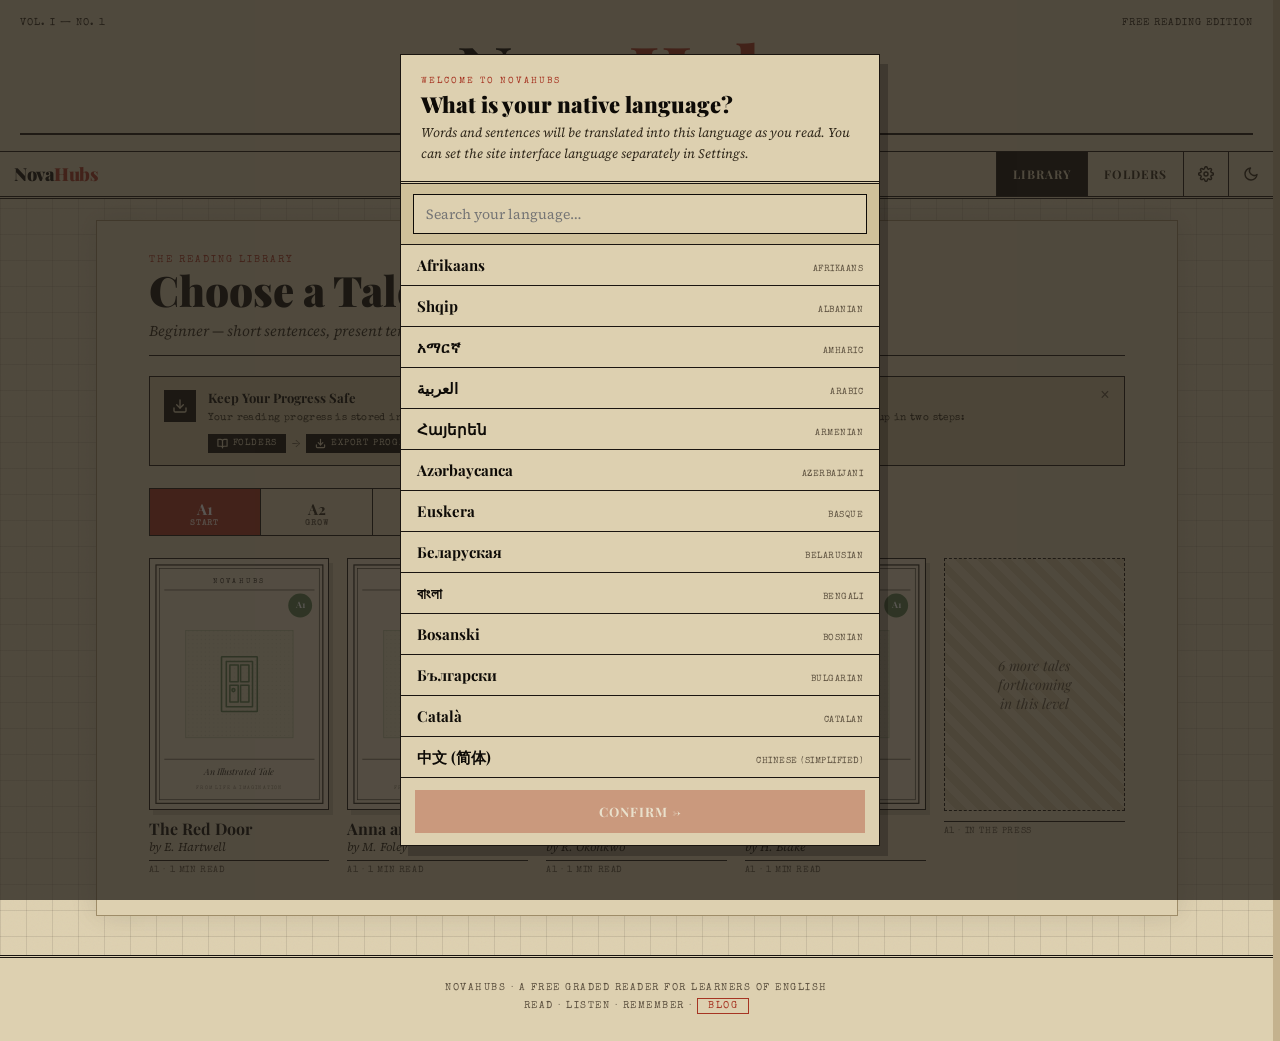
==== commit cf2fce3f: "15" ====
--- a/the-story-gazette.html
+++ b/the-story-gazette.html
@@ -592,7 +592,10 @@
   if(coverImg) return `<img src="${esc(coverImg)}" class="cover cover-photo" alt="">`;
   const uid="ht"+(++coverUID);
   return `<svg class="cover" viewBox="0 0 300 420" xmlns="http://www.w3.org/2000/svg" preserveAspectRatio="xMidYMid meet">
-    <defs><pattern id="${uid}" width="7" height="7" patternUnits="userSpaceOnUse"><circle cx="2" cy="2" r="1" fill="#2a251d" opacity="0.5"/></pattern></defs>
+    <defs>
+      <pattern id="${uid}" width="7" height="7" patternUnits="userSpaceOnUse"><circle cx="2" cy="2" r="1" fill="${accent}" opacity="0.55"/></pattern>
+      <filter id="${uid}g"><feGaussianBlur stdDeviation="18" result="b"/><feComposite in="SourceGraphic" in2="b" operator="over"/></filter>
+    </defs>
     <rect width="300" height="420" fill="#e9dcc1"/>
     <rect x="10" y="10" width="280" height="400" fill="none" stroke="#2a251d" stroke-width="2"/>
     <rect x="16" y="16" width="268" height="388" fill="none" stroke="#2a251d" stroke-width="1"/>
@@ -600,9 +603,10 @@
     <text x="150" y="40" text-anchor="middle" font-family="Special Elite, monospace" font-size="12" letter-spacing="4" fill="#2a251d">NOVAHUBS</text>
     <circle cx="252" cy="78" r="20" fill="${accent}"/>
     <text x="252" y="83" text-anchor="middle" font-family="Playfair Display, serif" font-weight="700" font-size="15" fill="#fff">${label}</text>
-    <rect x="60" y="120" width="180" height="180" fill="url(#${uid})" opacity="0.35"/>
-    <rect x="60" y="120" width="180" height="180" fill="none" stroke="#2a251d" stroke-width="1"/>
-    <g transform="translate(90,150)" fill="none" stroke="#2a251d" stroke-width="2.4" stroke-linecap="round" stroke-linejoin="round">${M[motif]||M.book}</g>
+    <rect x="60" y="120" width="180" height="180" fill="${accent}" opacity="0.07"/>
+    <rect x="60" y="120" width="180" height="180" fill="url(#${uid})" opacity="0.3"/>
+    <rect x="60" y="120" width="180" height="180" fill="none" stroke="${accent}" stroke-width="1" opacity="0.5"/>
+    <g transform="translate(90,150)" fill="none" stroke="${accent}" stroke-width="2.6" stroke-linecap="round" stroke-linejoin="round">${M[motif]||M.book}</g>
     <line x1="24" y1="336" x2="276" y2="336" stroke="#2a251d" stroke-width="1"/>
     <text x="150" y="362" text-anchor="middle" font-family="Playfair Display, serif" font-style="italic" font-size="15" fill="#2a251d">An Illustrated Tale</text>
     <text x="150" y="386" text-anchor="middle" font-family="Special Elite, monospace" font-size="9" letter-spacing="2" fill="#8a7f6c">FROM LIFE &amp; IMAGINATION</text>
@@ -611,11 +615,11 @@
 function bannerCover(motif, accent){
   const uid="hb"+(++coverUID);
   return `<svg viewBox="0 0 300 120" xmlns="http://www.w3.org/2000/svg" preserveAspectRatio="xMidYMid slice">
-    <defs><pattern id="${uid}" width="7" height="7" patternUnits="userSpaceOnUse"><circle cx="2" cy="2" r="1" fill="#2a251d" opacity="0.45"/></pattern></defs>
+    <defs><pattern id="${uid}" width="7" height="7" patternUnits="userSpaceOnUse"><circle cx="2" cy="2" r="1" fill="${accent}" opacity="0.45"/></pattern></defs>
     <rect width="300" height="120" fill="#e9dcc1"/>
-    <rect width="300" height="120" fill="url(#${uid})" opacity="0.3"/>
-    <rect x="124" y="14" width="52" height="92" fill="${accent}" opacity="0.12"/>
-    <g transform="translate(94,4) scale(0.93)" fill="none" stroke="#2a251d" stroke-width="2.4" stroke-linecap="round" stroke-linejoin="round">${M[motif]||M.book}</g>
+    <rect width="300" height="120" fill="url(#${uid})" opacity="0.25"/>
+    <rect x="124" y="14" width="52" height="92" fill="${accent}" opacity="0.1"/>
+    <g transform="translate(94,4) scale(0.93)" fill="none" stroke="${accent}" stroke-width="2.6" stroke-linecap="round" stroke-linejoin="round">${M[motif]||M.book}</g>
   </svg>`;
 }
 
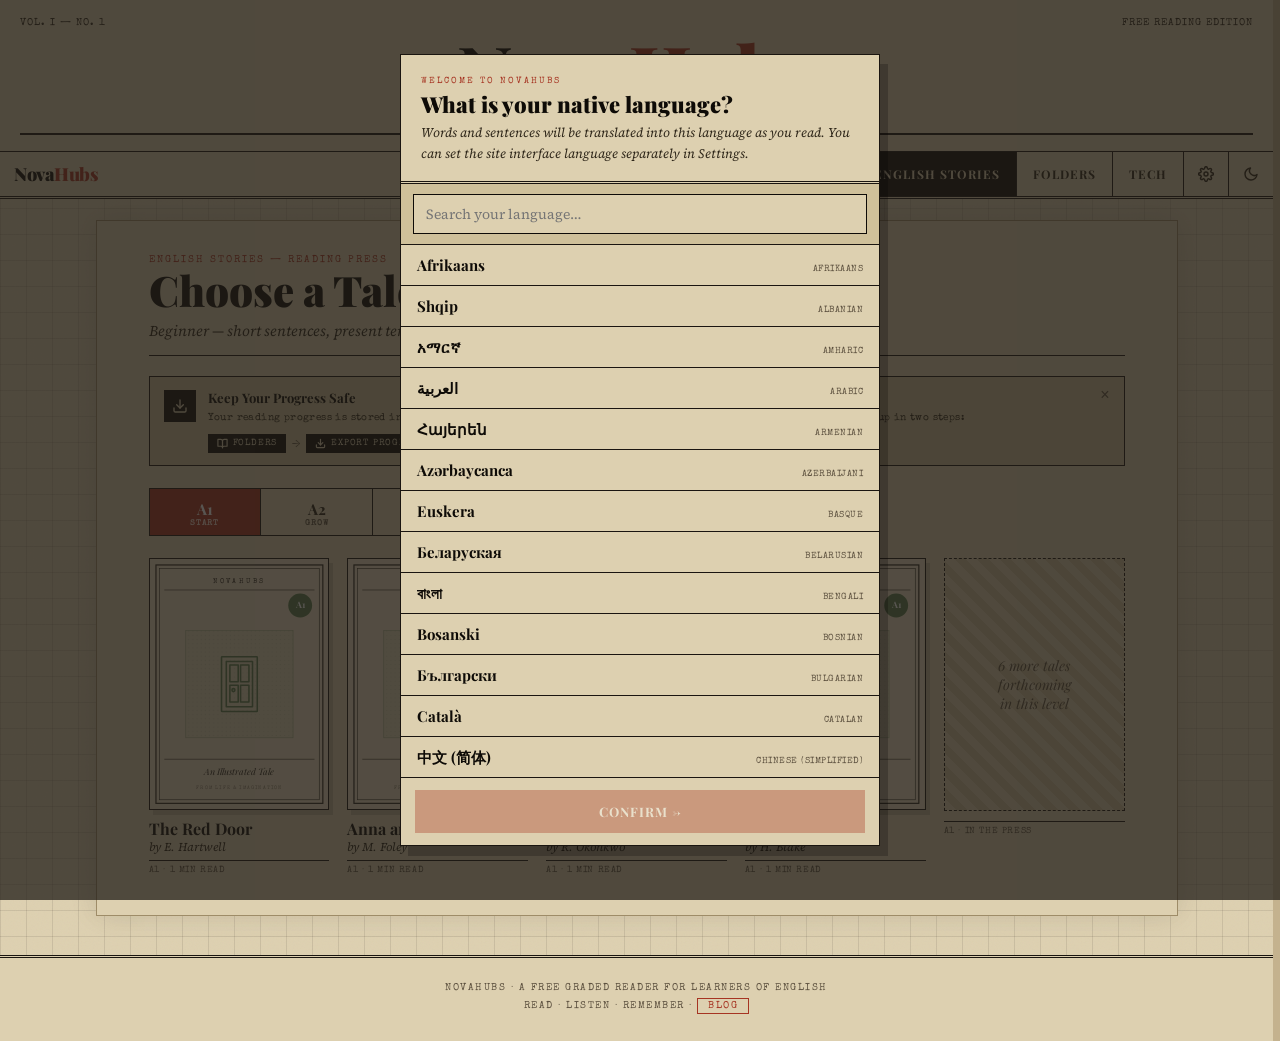
==== commit 11de0bff: "Baseline: commit pre-existing working tree changes before audit fixes Co-Authored-By: Claude Fable 5" ====
--- a/the-story-gazette.html
+++ b/the-story-gazette.html
@@ -496,6 +496,48 @@
   .chart-labels{display:flex;justify-content:space-between;font-size:9px;color:var(--faint);margin-top:4px;}
   #settingsBtn{padding:0 14px;line-height:0;}
   #settingsBtn svg{display:block;}
+
+  /* ── Tech section ─────────────────────────────────── */
+  /* folder system */
+  .fds-grid{display:grid;grid-template-columns:repeat(auto-fill,minmax(160px,1fr));gap:14px;margin-bottom:44px;}
+  .fds-card{cursor:pointer;border:1px solid var(--line);padding:20px 16px 16px;display:flex;flex-direction:column;align-items:flex-start;gap:6px;transition:.15s;overflow:hidden;min-width:0;}
+  .fds-card:hover{border-color:var(--fc,var(--accent));background:var(--paper-2);transform:translateY(-2px);}
+  .fds-empty{opacity:.5;}
+  .fds-icon svg{width:50px;height:auto;display:block;}
+  .fds-label{font-family:var(--display);font-size:18px;font-weight:700;color:var(--ink);line-height:1.2;margin-top:4px;word-break:break-word;width:100%;}
+  .fds-desc{font-family:var(--type);font-size:8.5px;letter-spacing:1.2px;text-transform:uppercase;color:var(--faint);}
+  .fds-cnt{font-family:var(--display);font-size:30px;font-weight:900;line-height:1;margin-top:auto;padding-top:14px;}
+  .fds-file-grid{display:grid;grid-template-columns:repeat(auto-fill,minmax(140px,1fr));gap:12px;margin-bottom:36px;}
+  .fds-file{cursor:pointer;border:1px solid var(--line);padding:16px 14px 12px;display:flex;flex-direction:column;align-items:flex-start;gap:6px;transition:.15s;}
+  .fds-file:hover{border-color:var(--accent);background:var(--paper-2);transform:translateY(-2px);}
+  .fds-file-icon svg{width:34px;height:auto;display:block;}
+  .fds-file-title{font-family:var(--serif);font-size:13px;font-weight:600;color:var(--ink);line-height:1.35;}
+  .fds-file-cnt{font-family:var(--type);font-size:8.5px;letter-spacing:1px;text-transform:uppercase;margin-top:auto;padding-top:8px;}
+  .tech-cats{display:flex;gap:0;border:1px solid var(--line);width:fit-content;margin-bottom:22px;}
+  .tech-cats button{font-family:var(--type);font-size:10px;letter-spacing:1.5px;text-transform:uppercase;padding:8px 22px;border:none;background:transparent;color:var(--ink-soft);cursor:pointer;transition:.14s;border-right:1px solid var(--line);}
+  .tech-cats button:last-child{border-right:none;}
+  .tech-cats button.on{background:var(--ink);color:var(--paper);font-weight:700;}
+  .tech-levels{display:flex;flex-wrap:wrap;gap:6px;margin-bottom:26px;}
+  .tech-levels button{font-family:var(--type);font-size:9px;letter-spacing:1.2px;text-transform:uppercase;padding:6px 16px;border:1.5px solid var(--app-border);background:transparent;color:var(--ink-soft);cursor:pointer;transition:.14s;}
+  .tech-levels button.on{border-color:var(--accent);color:var(--accent);background:var(--sel);}
+  .tech-levels button .tl-sub{display:block;font-size:7.5px;letter-spacing:.8px;opacity:.65;margin-top:2px;}
+  .tech-grid{display:grid;grid-template-columns:repeat(auto-fill,minmax(150px,1fr));gap:20px;}
+  .tech-card{cursor:pointer;border:1px solid var(--line);transition:.15s;}
+  .tech-card:hover{transform:translateY(-2px);box-shadow:4px 6px 0 rgba(33,29,23,.15);}
+  .tech-card-cov{aspect-ratio:4/3;overflow:hidden;background:var(--paper-2);display:flex;align-items:center;justify-content:center;}
+  .tech-card-cov svg{width:100%;height:100%;}
+  .tech-card-body{padding:10px 12px 12px;}
+  .tech-card-level{font-family:var(--type);font-size:7.5px;letter-spacing:1.5px;text-transform:uppercase;color:var(--faint);margin-bottom:4px;}
+  .tech-card-title{font-family:var(--head);font-size:13px;line-height:1.3;color:var(--ink);margin-bottom:4px;}
+  .tech-card-blurb{font-size:11px;color:var(--ink-soft);line-height:1.5;}
+  /* Glossary at end of tech story */
+  .tech-glossary{margin-top:48px;border-top:2px solid var(--line);padding-top:28px;}
+  .tg-head{font-family:var(--type);font-size:9px;letter-spacing:2px;text-transform:uppercase;color:var(--faint);margin-bottom:18px;}
+  .tg-list{display:flex;flex-direction:column;gap:0;}
+  .tg-item{padding:12px 0;border-bottom:1px solid var(--line);display:grid;grid-template-columns:160px 1fr;gap:16px;align-items:baseline;}
+  .tg-term{font-family:var(--head);font-weight:700;font-size:14px;color:var(--ink);}
+  .tg-def{font-size:13px;color:var(--ink-soft);line-height:1.6;}
+  @media(max-width:520px){.tg-item{grid-template-columns:1fr;gap:4px;}.tech-grid{grid-template-columns:repeat(auto-fill,minmax(140px,1fr));}}
 </style>
 </head>
 <body>
@@ -513,8 +555,9 @@
       <span id="wordmark">Nova<em>Hubs</em></span>
     </div>
     <div class="tb-nav">
-      <button data-nav="library" data-i18n="Library" class="on">Library</button>
+      <button data-nav="library" data-i18n="English Stories" class="on">English Stories</button>
       <button data-nav="saved" data-i18n="Folders">Folders</button>
+      <button data-nav="tech">Tech</button>
       <button data-nav="settings" id="settingsBtn" title="Settings" aria-label="Settings"><svg width="16" height="16" viewBox="0 0 24 24" fill="none" stroke="currentColor" stroke-width="2.2" stroke-linecap="round" stroke-linejoin="round"><circle cx="12" cy="12" r="3"/><path d="M19.4 15a1.65 1.65 0 0 0 .33 1.82l.06.06a2 2 0 0 1 0 2.83 2 2 0 0 1-2.83 0l-.06-.06a1.65 1.65 0 0 0-1.82-.33 1.65 1.65 0 0 0-1 1.51V21a2 2 0 0 1-4 0v-.09A1.65 1.65 0 0 0 9 19.4a1.65 1.65 0 0 0-1.82.33l-.06.06a2 2 0 0 1-2.83 0 2 2 0 0 1 0-2.83l.06-.06A1.65 1.65 0 0 0 4.68 15a1.65 1.65 0 0 0-1.51-1H3a2 2 0 0 1 0-4h.09A1.65 1.65 0 0 0 4.6 9a1.65 1.65 0 0 0-.33-1.82l-.06-.06a2 2 0 0 1 0-2.83 2 2 0 0 1 2.83 0l.06.06A1.65 1.65 0 0 0 9 4.68a1.65 1.65 0 0 0 1-1.51V3a2 2 0 0 1 4 0v.09a1.65 1.65 0 0 0 1 1.51 1.65 1.65 0 0 0 1.82-.33l.06-.06a2 2 0 0 1 2.83 0 2 2 0 0 1 0 2.83l-.06.06A1.65 1.65 0 0 0 19.4 9a1.65 1.65 0 0 0 1.51 1H21a2 2 0 0 1 0 4h-.09a1.65 1.65 0 0 0-1.51 1z"/></svg></button>
       <button id="themeBtn" title="Toggle theme" aria-label="Toggle dark mode"></button>
     </div>
@@ -830,6 +873,343 @@
 };
 const ACCENTS = { A1:"#5b7d4f", A2:"#3f6b8a", B1:"#a63422", B2:"#8a5a1f", C1:"#5a3a6b" };
 
+/* ---------- Tech section data ---------- */
+const TECH_LEVELS=['Zero','Beginner','Intermediate','Advanced','Pro'];
+const TECH_LEVEL_DESC={
+  prog:{Zero:'General Overview',Beginner:'Frontend Web',Intermediate:'Backend',Advanced:'Full Stack',Pro:'Expert Level'},
+  comp:{Zero:'Computing Basics',Beginner:'Hardware',Intermediate:'OS & Networking',Advanced:'Systems & Security',Pro:'Advanced CS'}
+};
+const TECH_ACCENTS={
+  prog:{Zero:'#4a7c59',Beginner:'#2e6da4',Intermediate:'#9e3a2f',Advanced:'#6b4a9e',Pro:'#b07820'},
+  comp:{Zero:'#5a6b42',Beginner:'#1d5f8a',Intermediate:'#8a3020',Advanced:'#5a3888',Pro:'#966414'}
+};
+
+const TECH_STORIES=[
+  /* ── PROGRAMMING ─────────────────────────────── */
+  {id:'tp-z1',cat:'prog',level:'Zero',motif:'book',title:'The Recipe Book',author:'NovaHubs Tech',
+   blurb:'What is a program? A simple story about instructions, computers, and the art of writing code.',
+   body:[
+     "Every morning, Sara makes coffee. She follows the same steps: fill the kettle, boil the water, add coffee to the cup. These steps are a recipe. A recipe tells you what to do, one step at a time.",
+     "A computer program is like a recipe. It is a list of instructions. The computer reads the instructions and follows them — first this, then that. The computer never forgets a step, and it never makes a mistake — if the recipe is correct.",
+     "Writing a program is called coding. The person who writes code is a programmer. The language they use is a programming language. There are many programming languages, just as there are many human languages. Each one is designed for a different purpose."
+   ],
+   terms:[
+     {term:'Program',def:'A set of instructions a computer follows to complete a task.'},
+     {term:'Code',def:'The text a programmer writes to create a program.'},
+     {term:'Coding',def:'The act of writing a program in a programming language.'},
+     {term:'Programmer',def:'A person who writes code.'},
+     {term:'Programming Language',def:'A formal language used to write instructions for a computer, such as Python or JavaScript.'},
+     {term:'Algorithm',def:'A step-by-step method for solving a problem.'},
+     {term:'Instruction',def:'A single command in a program that the computer executes.'}
+   ]},
+  {id:'tp-z2',cat:'prog',level:'Zero',motif:'lamp',title:'The Library Building',author:'NovaHubs Tech',
+   blurb:'How computers store data — from files and folders to memory and storage.',
+   body:[
+     "A large library has millions of books, each in a specific place — organized by shelves, sections, and floors. A computer works the same way. It stores information in a very organized structure so that it can find anything instantly.",
+     "Information in a computer is called data. A document, a photo, or a song — these are all data. Data is saved in files, and files are stored in folders. Folders can be inside other folders, just like sections inside a library.",
+     "A computer has two kinds of memory. One is fast but temporary — it holds what you are working on right now. The other is permanent — it keeps your files when you turn the computer off. Think of it as a desk and a cabinet. Work happens on the desk. Saved files go in the cabinet."
+   ],
+   terms:[
+     {term:'Data',def:'Information stored or processed by a computer.'},
+     {term:'File',def:'A named collection of data stored on a computer.'},
+     {term:'Folder',def:'A container that organizes files on a computer.'},
+     {term:'Storage',def:'Permanent space where files are saved even when the computer is off.'},
+     {term:'Memory (RAM)',def:'Fast, temporary space the computer uses while a program is running.'},
+     {term:'Input',def:'Data or a command that goes into a computer.'},
+     {term:'Output',def:'The result that comes out of a computer after processing.'}
+   ]},
+  {id:'tp-b1',cat:'prog',level:'Beginner',motif:'quill',title:'The Skeleton of the Web',author:'NovaHubs Tech',
+   blurb:'An introduction to HTML — the language that gives every webpage its structure.',
+   body:[
+     "When you open a website, you see text, pictures, and buttons. But what is underneath all of this? The answer is HTML. HTML is a language that tells the browser what to place on a page. Every website starts with HTML.",
+     "HTML uses tags. A tag is a short instruction written inside angle brackets. The tag <h1> means 'this is a large heading.' The tag <p> means 'this is a paragraph.' Tags come in pairs — an opening tag and a closing tag — and the content goes between them.",
+     "A webpage is built like a house. HTML is the frame — the walls and the roof. Without HTML, there is nothing to see. You later add CSS to paint the walls, and JavaScript to open the doors. But HTML always comes first. It is the skeleton of every page on the internet."
+   ],
+   terms:[
+     {term:'HTML',def:'HyperText Markup Language — the language that defines the structure of a webpage.'},
+     {term:'Tag',def:'A keyword written inside angle brackets, like <p> or <h1>, that marks up content.'},
+     {term:'Element',def:'A complete HTML unit with an opening tag, content, and a closing tag.'},
+     {term:'Browser',def:'The application used to view websites, such as Chrome, Firefox, or Safari.'},
+     {term:'Attribute',def:'Extra information added inside an opening tag, such as class="title".'},
+     {term:'Heading',def:'A title on a webpage, marked with tags from <h1> (largest) to <h6> (smallest).'},
+     {term:'Paragraph',def:'A block of text on a webpage, marked with the <p> tag.'}
+   ]},
+  {id:'tp-b2',cat:'prog',level:'Beginner',motif:'map',title:'Painting the Web',author:'NovaHubs Tech',
+   blurb:'What CSS does and why every website needs it to look good.',
+   body:[
+     "Imagine a house with no paint, no curtains, and bare concrete walls. That is what a website looks like without CSS. CSS stands for Cascading Style Sheets. It is the language that makes websites visually appealing — controlling colors, fonts, spacing, and layout.",
+     "CSS works with rules. Each rule has a selector and a declaration. The selector chooses which HTML element to style. The declaration says what to change. You can change the color, the size, the margin, the border, and much more — all without touching the HTML.",
+     "CSS can also control layout — where things appear on the page. A menu on the left, a photo on the right, a footer at the bottom. Modern websites use layout systems called Flexbox and CSS Grid. These tools make it straightforward to design a page that works on any screen size."
+   ],
+   terms:[
+     {term:'CSS',def:'Cascading Style Sheets — the language used to style and visually design webpages.'},
+     {term:'Style',def:'A visual property applied to an HTML element, such as color or font size.'},
+     {term:'Selector',def:'The part of a CSS rule that targets which HTML element to style.'},
+     {term:'Property',def:'The visual characteristic to change in CSS, such as color or margin.'},
+     {term:'Value',def:'The setting applied to a CSS property, such as red or 16px.'},
+     {term:'Class',def:'A reusable name given to HTML elements so CSS can target and style them.'},
+     {term:'Layout',def:'How elements are positioned and arranged on a page using CSS.'}
+   ]},
+  {id:'tp-i1',cat:'prog',level:'Intermediate',motif:'key',title:'The Restaurant Kitchen',author:'NovaHubs Tech',
+   blurb:'How the web really works — clients, servers, requests, and responses explained.',
+   body:[
+     "Think of a restaurant. You sit at a table, look at the menu, and order your food. A waiter takes your order to the kitchen. The kitchen prepares the meal and sends it back to your table. This is exactly how the internet works.",
+     "Your browser is the customer. The website's server is the kitchen. Your browser sends a request — 'please give me this page.' The server receives the request, prepares the data, and sends a response. This exchange follows a set of rules called HTTP.",
+     "The address of a website — such as www.example.com — is called a URL. When you type a URL, your browser asks a DNS system to translate it into a numerical address. It then connects to the correct server. The server runs code, fetches data from a database, and builds the page — all in less than one second."
+   ],
+   terms:[
+     {term:'Server',def:'A computer that stores and delivers website data to clients over the internet.'},
+     {term:'Client',def:'The browser or device that sends requests to a server.'},
+     {term:'Request',def:'A message sent by a client to ask a server for data.'},
+     {term:'Response',def:'The data and status code the server sends back after receiving a request.'},
+     {term:'HTTP',def:'HyperText Transfer Protocol — the rules governing how data is sent between clients and servers.'},
+     {term:'URL',def:'Uniform Resource Locator — the full address of a resource on the web.'},
+     {term:'Backend',def:'The server-side code, databases, and logic invisible to the user.'}
+   ]},
+  {id:'tp-i2',cat:'prog',level:'Intermediate',motif:'clock',title:'The Filing Cabinet',author:'NovaHubs Tech',
+   blurb:'What databases are, how tables work, and why SQL is the language of data.',
+   body:[
+     "A large company has thousands of employees. Each person has a name, a job title, a salary, and a start date. Keeping all this on paper would fill an entire room. Instead, companies use databases — organized systems for storing and retrieving large amounts of information.",
+     "Inside a database, data lives in tables. A table looks like a spreadsheet: rows and columns. Each row is one record — one employee, one product, one order. Each column holds one type of information, such as 'Name' or 'Date.' A single database can hold millions of rows across dozens of tables.",
+     "To retrieve information, you write a query using a language called SQL. A query is a precise question: 'Give me all orders placed after January 2024 with a value above 100.' SQL finds the right rows and returns them instantly. Nearly every website and application you use runs on a database behind the scenes."
+   ],
+   terms:[
+     {term:'Database',def:'An organized system for storing, managing, and retrieving large amounts of data.'},
+     {term:'Table',def:'A grid structure inside a database made up of rows and columns.'},
+     {term:'Row',def:'A single complete record in a database table.'},
+     {term:'Column',def:'A named category of data in a table, such as Name or Price.'},
+     {term:'Query',def:'A command that asks a database to return or modify specific data.'},
+     {term:'SQL',def:'Structured Query Language — the standard language for working with relational databases.'},
+     {term:'Record',def:'A single entry of data stored as one row in a database table.'}
+   ]},
+  {id:'tp-a1',cat:'prog',level:'Advanced',motif:'gears',title:'Building the Bridge',author:'NovaHubs Tech',
+   blurb:'How frontend and backend connect through APIs — and what it means to be a full stack developer.',
+   body:[
+     "A restaurant has a kitchen and a dining room. The kitchen is the backend — it does the hard work, invisible to the customer. The dining room is the frontend — what the customer sees and experiences. These two parts communicate through the waiter. In web development, that waiter is called an API.",
+     "An API — Application Programming Interface — is a set of rules for how two programs communicate. The frontend sends a request to a specific API endpoint. Each endpoint is a door that does one job: one returns user data, another saves a new order. The server responds with data in a format called JSON — a lightweight, readable structure.",
+     "A developer who builds both the frontend and the backend is called a full stack developer. Most use frameworks to build faster. A framework is a ready-made structure — like building with pre-cut timber instead of raw wood. React is popular on the frontend. Node.js, Django, and Laravel are common on the backend."
+   ],
+   terms:[
+     {term:'API',def:'Application Programming Interface — a defined way for two programs to communicate with each other.'},
+     {term:'Full Stack',def:'Development that covers both the frontend (user interface) and backend (server and database).'},
+     {term:'Endpoint',def:'A specific URL on a server that handles a particular type of request.'},
+     {term:'JSON',def:'JavaScript Object Notation — a lightweight format for exchanging data between server and client.'},
+     {term:'Frontend',def:'The part of a web application the user sees and interacts with in the browser.'},
+     {term:'Authentication',def:'The process of verifying the identity of a user before granting access.'},
+     {term:'Framework',def:'A pre-built code structure that accelerates development by providing common tools and conventions.'}
+   ]},
+  {id:'tp-a2',cat:'prog',level:'Advanced',motif:'train',title:'The Delivery System',author:'NovaHubs Tech',
+   blurb:'HTTP methods, status codes, and REST — the grammar of how the web talks to itself.',
+   body:[
+     "When you use a web application, many small conversations happen between your browser and the server. Each conversation uses a method — a type of action. GET means 'give me this data.' POST means 'here is new data, please save it.' PUT updates existing data. DELETE removes it. Each method has a clear, distinct purpose.",
+     "After the server handles a request, it sends back a status code — a three-digit number describing what happened. 200 means success. 201 means a new item was created. 404 means the resource was not found. 500 means something went wrong on the server. These codes are the first thing a developer checks when something breaks.",
+     "Most modern APIs follow a design style called REST. A REST API organizes data by type and address. Users live at /users. Products live at /products. You use GET, POST, PUT, and DELETE to read, create, update, and remove data. This clean, consistent structure makes APIs predictable, easy to understand, and straightforward to maintain."
+   ],
+   terms:[
+     {term:'GET',def:'An HTTP method used to request data from a server without modifying anything.'},
+     {term:'POST',def:'An HTTP method used to send new data to a server to be created or processed.'},
+     {term:'PUT',def:'An HTTP method used to update an existing resource on the server.'},
+     {term:'DELETE',def:'An HTTP method used to remove a resource from the server.'},
+     {term:'Status Code',def:'A three-digit number in an HTTP response indicating the result of a request.'},
+     {term:'404',def:'An HTTP status code meaning the requested resource was not found on the server.'},
+     {term:'REST',def:'Representational State Transfer — an architectural style for designing consistent, organized web APIs.'}
+   ]},
+  {id:'tp-p1',cat:'prog',level:'Pro',motif:'lighthouse',title:'The Art of Performance',author:'NovaHubs Tech',
+   blurb:'Web performance optimization: caching, CDNs, lazy loading, and why speed defines user experience.',
+   body:[
+     "Speed matters. Research shows that if a website takes more than three seconds to load, the majority of users will leave. Web developers invest significant effort in performance optimization — the practice of making websites as fast and efficient as possible.",
+     "One powerful technique is caching. When a browser loads a webpage, it can save certain assets locally. The next visit uses the saved copy instead of re-downloading everything. Servers also cache database results to avoid running the same expensive query repeatedly. A well-designed cache can reduce server load by over ninety percent.",
+     "Another approach is a CDN — Content Delivery Network. A CDN is a distributed system of servers located around the world. Files are served from the node nearest to the user: someone in Dubai receives assets from a nearby server, not one in San Francisco. Combined with lazy loading — which defers loading of off-screen images — and minification — which removes whitespace from code — a well-optimized site can feel instantaneous on any connection."
+   ],
+   terms:[
+     {term:'Performance',def:'How fast and efficiently a website loads and responds to user interactions.'},
+     {term:'Caching',def:'Storing copies of data temporarily so they can be served faster on subsequent requests.'},
+     {term:'CDN',def:'Content Delivery Network — a distributed system that serves files from servers close to the user.'},
+     {term:'Lazy Loading',def:'Delaying the loading of non-critical resources until they are needed, improving initial load time.'},
+     {term:'Minification',def:'Removing unnecessary characters from code (spaces, comments) to reduce file size.'},
+     {term:'Bundle',def:'A single combined file created from multiple source files to reduce HTTP requests.'},
+     {term:'Optimization',def:'The process of improving the speed, efficiency, or resource usage of code or a website.'}
+   ]},
+  {id:'tp-p2',cat:'prog',level:'Pro',motif:'theatre',title:'The Guard at the Gate',author:'NovaHubs Tech',
+   blurb:'Web security fundamentals: HTTPS, encryption, hashing, XSS, CSRF — and why every developer must understand them.',
+   body:[
+     "Every website that handles passwords, financial data, or private messages has a responsibility to protect it. Web security is not an optional feature — it is a fundamental discipline. A secure application is built intentionally, layer by layer, from the very first line of code.",
+     "The most visible security measure is HTTPS. When a site's address begins with https://, all data between your browser and the server is encrypted using SSL/TLS. Even if someone intercepts the traffic, they see only scrambled bytes. Passwords must never be stored as plain text — they are stored as hashes: one-way transformations that cannot be reversed, produced by algorithms like bcrypt.",
+     "Two of the most common attacks are XSS and CSRF. In a Cross-Site Scripting (XSS) attack, an attacker injects malicious code into a webpage that executes in other users' browsers, potentially stealing session tokens. In a Cross-Site Request Forgery (CSRF) attack, the attacker tricks a logged-in user into unknowingly performing an action. Developers defend against both by validating all input, setting strict HTTP headers, and using unique request tokens."
+   ],
+   terms:[
+     {term:'HTTPS',def:'A secure version of HTTP that encrypts all data between the browser and server.'},
+     {term:'SSL/TLS',def:'Protocols that establish an encrypted connection between client and server.'},
+     {term:'Encryption',def:'The transformation of data into an unreadable form to prevent unauthorized access.'},
+     {term:'Hashing',def:'A one-way function that converts data into a fixed string; used to store passwords securely.'},
+     {term:'XSS',def:'Cross-Site Scripting — an attack where malicious scripts are injected into trusted webpages.'},
+     {term:'CSRF',def:'Cross-Site Request Forgery — an attack that tricks authenticated users into performing unwanted actions.'},
+     {term:'Vulnerability',def:'A weakness in a system that can be discovered and exploited by an attacker.'}
+   ]},
+
+  /* ── COMPUTER ─────────────────────────────────── */
+  {id:'tc-z1',cat:'comp',level:'Zero',motif:'gears',title:'The Thinking Machine',author:'NovaHubs Tech',
+   blurb:'What a computer actually is — hardware, software, CPU, and RAM explained simply.',
+   body:[
+     "A computer is a machine that reads instructions, processes information, and produces results. It can perform billions of calculations in a single second. It does not think like a human, but it follows instructions far faster than any human ever could.",
+     "Every computer has two main parts: hardware and software. Hardware is the physical components — the screen, the keyboard, the circuits inside. Software is the programs and operating system — you cannot touch it, but you use it every day. Hardware is the body. Software is the mind.",
+     "The most important piece of hardware is the CPU — the Central Processing Unit. The CPU is the brain of the computer. It reads each instruction and carries it out. Beside it sits the RAM — Random Access Memory. RAM is the computer's short-term memory. It holds everything the machine is working on at this moment. More RAM means the computer can run more programs smoothly at once."
+   ],
+   terms:[
+     {term:'Computer',def:'A machine that processes data according to a set of instructions.'},
+     {term:'Hardware',def:'The physical components of a computer, such as the processor, screen, and keyboard.'},
+     {term:'Software',def:'Programs and operating systems that run on a computer\'s hardware.'},
+     {term:'CPU',def:'Central Processing Unit — the main processor that executes instructions in a computer.'},
+     {term:'RAM',def:'Random Access Memory — fast, temporary memory used while a computer is running.'},
+     {term:'Input Device',def:'A hardware device that sends data into a computer, such as a keyboard or mouse.'},
+     {term:'Output Device',def:'A hardware device that presents data from a computer, such as a monitor or printer.'}
+   ]},
+  {id:'tc-z2',cat:'comp',level:'Zero',motif:'ship',title:'The World Wide Web',author:'NovaHubs Tech',
+   blurb:'How the internet connects billions of devices — and how your data travels around the world.',
+   body:[
+     "The internet is a vast global network — billions of computers and devices all connected together. When you watch a video, send a message, or read an article, data travels from one computer to another, crossing thousands of kilometres in less than a second.",
+     "Every device on the internet has a unique address called an IP address. It looks like a series of numbers, such as 192.168.0.1. Routers read these addresses and direct data to the right destination. A router is like a post office: it reads the address on every package and forwards it along the correct path.",
+     "Data does not travel as one large block. It is split into small pieces called packets. Each packet may take a different route and they reassemble at the destination. This design makes the internet highly resilient: if one route is blocked, packets simply find another. The web itself — websites and pages — is one service that runs on top of the internet."
+   ],
+   terms:[
+     {term:'Internet',def:'A global system of interconnected computer networks that exchange data.'},
+     {term:'Network',def:'A group of computers connected together to share resources and data.'},
+     {term:'IP Address',def:'A unique numerical label assigned to each device on a network.'},
+     {term:'Router',def:'A networking device that forwards data packets between networks toward their destination.'},
+     {term:'Data Packet',def:'A small unit of data transmitted over a network as part of a larger message.'},
+     {term:'Website',def:'A collection of webpages stored on a server and accessible via the internet.'},
+     {term:'Domain',def:'A human-readable name for a website or server, such as google.com.'}
+   ]},
+  {id:'tc-b1',cat:'comp',level:'Beginner',motif:'house',title:'Inside the Box',author:'NovaHubs Tech',
+   blurb:'What lives inside a computer: motherboard, GPU, power supply, and the parts you never see.',
+   body:[
+     "If you open a desktop computer, you find a world of circuits and cables. At the center is the motherboard — a large circuit board that connects every component. The CPU, RAM, and storage all plug into the motherboard. It is the central hub around which the entire machine is built.",
+     "For graphics and video, computers use a GPU — a Graphics Processing Unit. The GPU is a specialized processor designed to handle images and video very quickly. Gamers and video editors rely on powerful GPUs for smooth, high-resolution visuals. Modern GPUs are also used for artificial intelligence and scientific calculations.",
+     "All components need electrical power. The power supply unit — PSU — converts the electricity from your wall socket into the correct voltages for each part. Computers generate considerable heat during operation. Cooling systems — fans and liquid coolers — keep temperatures within safe limits. Sustained overheating permanently damages hardware."
+   ],
+   terms:[
+     {term:'Motherboard',def:'The main printed circuit board that connects and allows communication between all computer components.'},
+     {term:'GPU',def:'Graphics Processing Unit — a specialized processor for rendering images, video, and graphics.'},
+     {term:'Power Supply (PSU)',def:'A unit that converts mains electricity into the DC voltages required by computer components.'},
+     {term:'Port',def:'A physical socket on a computer where external devices or cables are connected.'},
+     {term:'Chip',def:'A small piece of silicon containing an integrated electronic circuit.'},
+     {term:'Cooling System',def:'Fans or liquid coolers that remove heat generated by computer components during operation.'},
+     {term:'Expansion Slot',def:'A slot on the motherboard where additional components such as a GPU or network card can be installed.'}
+   ]},
+  {id:'tc-b2',cat:'comp',level:'Beginner',motif:'mountain',title:'The Memory Tower',author:'NovaHubs Tech',
+   blurb:'Hard drives, SSDs, cloud storage — how computers remember everything even when turned off.',
+   body:[
+     "Computers need to store data permanently: programs, photos, videos, and documents must all survive when the machine is turned off. The traditional solution is the hard drive — a device that uses spinning magnetic disks to read and write data. Hard drives can store enormous amounts of data at a low cost per gigabyte.",
+     "Modern computers increasingly use SSDs — Solid State Drives. Unlike hard drives, SSDs contain no moving parts. They store data on silicon chips, similar to a large USB drive. SSDs are dramatically faster than hard drives and far more resistant to physical shock. The trade-off is a higher price per gigabyte of storage.",
+     "Cloud storage offers a third option. Services such as Google Drive and Dropbox store your files on remote servers accessible from any device. Most people combine all three: a fast SSD for the operating system and active work, cloud storage for backups and sharing, and occasionally a hard drive for large archives. A backup — a separate copy of your data — is essential protection against hardware failure."
+   ],
+   terms:[
+     {term:'Hard Drive (HDD)',def:'A storage device that uses spinning magnetic platters to read and write data.'},
+     {term:'SSD',def:'Solid State Drive — a fast storage device that uses silicon chips with no moving parts.'},
+     {term:'USB Drive',def:'A small portable storage device that connects to a computer via a USB port.'},
+     {term:'Cloud Storage',def:'Storing files on remote servers maintained by a third party, accessible over the internet.'},
+     {term:'Gigabyte (GB)',def:'A unit of digital storage equal to approximately one billion bytes.'},
+     {term:'Terabyte (TB)',def:'A unit of storage equal to 1,000 gigabytes.'},
+     {term:'Backup',def:'A copy of data stored separately in case the original is lost, corrupted, or damaged.'}
+   ]},
+  {id:'tc-i1',cat:'comp',level:'Intermediate',motif:'clock',title:'The City Manager',author:'NovaHubs Tech',
+   blurb:'What an operating system does — kernel, processes, multitasking, and why it matters.',
+   body:[
+     "An operating system is the software that manages everything on a computer. Without it, the hardware is powerful but useless — a racing car with no steering wheel. The operating system bridges the gap between raw hardware and the applications you use every day. Windows, macOS, and Linux are the three dominant operating systems.",
+     "At the heart of every operating system is the kernel. The kernel is the core layer that communicates directly with the hardware. It controls the CPU, memory, and storage devices. Above the kernel is the shell — the interface you use to give commands. Modern systems use graphical shells with icons and windows. Older systems used text commands, and professionals still do.",
+     "One critical task of the operating system is multitasking — running many applications at the same time. You can browse the web, listen to music, and edit a document simultaneously. The OS allocates CPU time to each program in tiny slices, switching between them so rapidly that all appear to run at once. It also manages memory, ensuring programs do not interfere with one another."
+   ],
+   terms:[
+     {term:'Operating System',def:'Software that manages hardware resources and provides services for running applications.'},
+     {term:'Kernel',def:'The core of an operating system that directly controls hardware resources.'},
+     {term:'Process',def:'A program currently loaded into memory and being executed by the CPU.'},
+     {term:'File System',def:'The method an operating system uses to organize and store files on storage devices.'},
+     {term:'Shell',def:'The user interface of an operating system, either graphical (GUI) or text-based (CLI).'},
+     {term:'Driver',def:'Software that allows the operating system to communicate with a specific hardware device.'},
+     {term:'Multitasking',def:'The ability of an operating system to run multiple processes apparently simultaneously.'}
+   ]},
+  {id:'tc-i2',cat:'comp',level:'Intermediate',motif:'map',title:'The Language of Networks',author:'NovaHubs Tech',
+   blurb:'TCP/IP, DNS, firewalls, and protocols — the invisible language that keeps the internet running.',
+   body:[
+     "Computers communicate over networks using agreed-upon rules called protocols. The most fundamental is TCP/IP — actually two protocols working together. IP handles addressing and routing: it gives every device a unique address and directs packets toward their destination. TCP handles reliability: it ensures that all packets arrive and are reassembled in the correct order.",
+     "When you type www.example.com into a browser, your computer does not know where that server is. It first contacts a DNS server — the Domain Name System. DNS functions as the internet's phone book: it translates human-readable domain names into numerical IP addresses. Once the IP address is resolved, your browser can connect directly to the correct server.",
+     "A firewall monitors all traffic entering and leaving a network. It applies rules to block unauthorized or suspicious connections. Think of it as a security checkpoint: each packet is inspected and either allowed through or rejected. Firewalls exist as hardware devices, software programs, or both, and are an essential component of any secure network."
+   ],
+   terms:[
+     {term:'TCP/IP',def:'The pair of fundamental protocols governing how data is addressed, transmitted, and received over the internet.'},
+     {term:'DNS',def:'Domain Name System — translates human-readable domain names into numerical IP addresses.'},
+     {term:'Protocol',def:'A set of rules that governs how computers communicate over a network.'},
+     {term:'Firewall',def:'A system that monitors and controls network traffic based on security rules.'},
+     {term:'Bandwidth',def:'The maximum amount of data that can be transmitted over a network connection per second.'},
+     {term:'Latency',def:'The time delay between sending a request and receiving a response over a network.'},
+     {term:'Packet Loss',def:'The failure of data packets to reach their destination, causing gaps in communication.'}
+   ]},
+  {id:'tc-a1',cat:'comp',level:'Advanced',motif:'key',title:'The Keys to the Kingdom',author:'NovaHubs Tech',
+   blurb:'Cryptography, public and private keys, malware, phishing, and two-factor authentication.',
+   body:[
+     "Every day, billions of private messages, financial transactions, and passwords travel across the internet. Protecting them requires cryptography — the science of secure communication. Modern encryption uses mathematical problems so complex that even the most powerful computers would take thousands of years to break them.",
+     "Public key cryptography uses two mathematically linked keys. The public key can be shared freely — anyone uses it to encrypt (lock) data intended for you. Only your private key can decrypt (unlock) it, and that key never leaves your possession. This mechanism powers HTTPS, secure email, digital signatures, and cryptocurrency.",
+     "The weakest link in security is frequently human behaviour rather than technology. Phishing attacks impersonate trusted services — a bank, a courier, an employer — to trick users into revealing passwords or clicking malicious links. Malware is software designed to damage, surveil, or control a system. Two-factor authentication counters credential theft by requiring a second proof of identity — a code sent to your phone — in addition to a password."
+   ],
+   terms:[
+     {term:'Encryption',def:'The transformation of data into an unreadable form that only an authorized party can decode.'},
+     {term:'Public Key',def:'A key shared openly, used to encrypt data that only the corresponding private key can decrypt.'},
+     {term:'Private Key',def:'A secret key kept by its owner, used to decrypt data encrypted with the matching public key.'},
+     {term:'Certificate',def:'A digital document issued by a trusted authority that verifies the identity of a server or individual.'},
+     {term:'Malware',def:'Malicious software designed to damage, infiltrate, or gain unauthorized control of a computer system.'},
+     {term:'Phishing',def:'A social engineering attack that impersonates a trusted entity to steal sensitive information.'},
+     {term:'Two-Factor Authentication',def:'A login method requiring two independent proofs of identity, significantly reducing account compromise.'}
+   ]},
+  {id:'tc-a2',cat:'comp',level:'Advanced',motif:'theatre',title:"The Architect's Tools",author:'NovaHubs Tech',
+   blurb:'IDEs, Git, version control, debugging — the professional toolkit every developer uses daily.',
+   body:[
+     "Professional developers do not write code in basic text editors. They use IDEs — Integrated Development Environments. An IDE combines a text editor, error checker, autocompletion engine, and debugging tools in a single application. Visual Studio Code, IntelliJ IDEA, and PyCharm are widely used examples. A good IDE dramatically increases productivity and catches mistakes before the program runs.",
+     "One of the most transformative tools in software development is Git — a distributed version control system. Git records every change made to a codebase over its entire history. If an update introduces a bug, you can examine exactly what changed and revert to any previous state. Teams use Git to collaborate: multiple engineers work on the same project simultaneously, each on their own branch, without overwriting each other's contributions. The code is stored in a repository.",
+     "When a program behaves unexpectedly, developers use a debugger to investigate. A debugger allows you to pause execution at a specific line — called a breakpoint — and inspect the exact value of every variable at that moment. You step through the code line by line, watching the program's state change, until the source of the problem becomes clear. The process of finding and fixing bugs is called debugging, and it is as important a skill as writing code."
+   ],
+   terms:[
+     {term:'IDE',def:'Integrated Development Environment — a software application combining code editor, debugger, and build tools.'},
+     {term:'Git',def:'A distributed version control system that tracks the history of changes to a codebase.'},
+     {term:'Version Control',def:'A system that records changes to files over time, enabling retrieval of any previous version.'},
+     {term:'Terminal',def:'A text-based interface for issuing commands directly to an operating system.'},
+     {term:'Debugging',def:'The systematic process of finding and fixing errors in a program.'},
+     {term:'Breakpoint',def:'A marker in code that causes a debugger to pause execution at that line for inspection.'},
+     {term:'Repository',def:'A storage location containing all files and the complete history of changes for a project.'}
+   ]},
+  {id:'tc-p1',cat:'comp',level:'Pro',motif:'lighthouse',title:'The Invisible Infrastructure',author:'NovaHubs Tech',
+   blurb:'Cloud computing, virtualization, containers, Docker, Kubernetes — the backbone of modern software.',
+   body:[
+     "For most of computing history, running an application meant owning a physical server — a machine in a room, consuming power, requiring maintenance, and sitting idle during quiet hours. Cloud computing eliminated this constraint. Today, you rent precisely the computing power, storage, and services you need from providers such as AWS, Google Cloud, or Azure, and pay only for what you consume.",
+     "The technology behind cloud computing is virtualization. A single powerful physical server can be partitioned into dozens of virtual machines, each behaving as an independent computer with its own operating system. Containers take this further: instead of a full virtual machine, you package just the application and its dependencies in a lightweight, portable unit. Docker is the dominant container platform. Containers start in seconds and consume a fraction of the resources of virtual machines.",
+     "Managing thousands of containers across hundreds of servers requires orchestration. Kubernetes is the industry-standard tool for this challenge. It automatically schedules, starts, restarts, and scales containers based on demand and health. If traffic to your application doubles in an hour, Kubernetes provisions additional containers to meet it without human intervention. This elasticity is one of the defining advantages of modern cloud infrastructure."
+   ],
+   terms:[
+     {term:'Cloud Computing',def:'Delivering computing services — storage, processing, networking — over the internet on demand.'},
+     {term:'Virtualization',def:'Creating multiple virtual instances of hardware resources on a single physical machine.'},
+     {term:'Container',def:'A lightweight, portable package containing an application and all its dependencies.'},
+     {term:'Docker',def:'The leading platform for building, distributing, and running containerized applications.'},
+     {term:'Kubernetes',def:'An open-source system for automating deployment, scaling, and management of containers.'},
+     {term:'Scalability',def:'The capacity of a system to handle increased workload by adding resources.'},
+     {term:'Infrastructure',def:'The hardware, software, and network components that provide the foundation for computing services.'}
+   ]},
+  {id:'tc-p2',cat:'comp',level:'Pro',motif:'mountains',title:'The Open Commons',author:'NovaHubs Tech',
+   blurb:'Open source software: repositories, licenses, forks, pull requests, and how the world builds together.',
+   body:[
+     "In the 1980s, a programmer named Richard Stallman proposed a radical idea: software should be free — not in price, but in freedom. Free to use, study, modify, and share. This philosophy seeded the open source movement. Today, the most critical software on earth — Linux, the kernel powering most servers and all Android devices — is open source, built by thousands of volunteers over decades.",
+     "Open source code is stored in public repositories, most commonly on GitHub. Anyone can read the code, file bug reports, or propose improvements. To contribute changes, you fork the repository — create your own copy — make your modifications, then submit a pull request: a formal proposal to merge your changes into the original project. Maintainers review the proposal, discuss it, and decide whether to accept it.",
+     "Every open source project carries a license that defines the terms of use. Permissive licenses, such as MIT or Apache, allow the code to be used in commercial products with minimal obligations. Copyleft licenses, such as the GPL, require that any derivative work also be open source. Choosing the right license is a foundational decision for any project. The open source community — built on transparency, trust, and shared ownership — has produced the tools, languages, and frameworks that power the entire modern internet."
+   ],
+   terms:[
+     {term:'Open Source',def:'Software distributed with its source code, permitting anyone to view, modify, and redistribute it.'},
+     {term:'Repository',def:'A storage location for source code and its complete history of changes, often hosted on GitHub.'},
+     {term:'License',def:'A legal agreement specifying the conditions under which software may be used, modified, and distributed.'},
+     {term:'Fork',def:'A personal copy of another repository, used to develop changes independently.'},
+     {term:'Pull Request',def:'A proposal to merge changes from one branch or fork into the original repository.'},
+     {term:'Contribution',def:'Code, documentation, tests, or other work added to an open source project by a community member.'},
+     {term:'Community',def:'The group of developers, maintainers, and users who collectively build and sustain an open source project.'}
+   ]}
+];
+
 /* ---------- helpers ---------- */
 const $ = s => document.querySelector(s);
 const view = $("#view");
@@ -853,7 +1233,7 @@
   lsSet(key,s);
 }
 let SAVED={}; let TR={}; let DONE=new Set();
-LEVELS.forEach(l=>SAVED[l]=[]);
+LEVELS.forEach(l=>SAVED[l]=[]); SAVED['tech']=[];
 
 /* ---------- text to speech ---------- */
 let VOICE=null;
@@ -1131,8 +1511,8 @@
 
 /* ---------- UI i18n ---------- */
 const UI_KEYS=[
-  "Library","Folders","Settings","Back","Details","Story","Journal",
-  "The Reading Library","Choose a Tale to Your Level",
+  "English Stories","Folders","Settings","Back","Details","Story","Journal",
+  "English Stories — Reading Press","Choose a Tale to Your Level",
   "Start","Master","Grow","min read","Read","In the press",
   "Level","Reading time","Words","Format","Read & Listen",
   "Read this story","Listen to a sample","Playing a sample",
@@ -1189,6 +1569,10 @@
 
 /* ---------- state ---------- */
 let curLevel="A1", curStory=null, curArticle=null, isArticle=false;
+let curTechCat='prog', curTechLevel='Zero', curTechStory=null;
+let curSavedFolder=null, curSavedSubFolder=null, curSavedFile=null;
+const _TECH_SUB={prog:{color:'#2e6da4',label:'Programming',desc:'Web & Software'},comp:{color:'#6b4a9e',label:'Computer',desc:'Hardware & Systems'}};
+function _getTechCat(sid){ return (TECH_STORIES.find(s=>s.id===sid)||{}).cat||null; }
 let mode="word", selText="", sentenceEls=[];
 let abIndex=0, abPlaying=false, abRate=1;
 
@@ -1209,7 +1593,128 @@
   if(section==="library") renderLibrary();
   else if(section==="articles") renderArticles();
   else if(section==="settings") renderSettings();
+  else if(section==="tech") renderTech();
   else renderSaved();
+}
+
+/* ── Tech cover banner ───────────────────────────── */
+function techBanner(motif,accent){
+  const uid="tx"+(++coverUID);
+  return `<svg viewBox="0 0 300 180" xmlns="http://www.w3.org/2000/svg" preserveAspectRatio="xMidYMid slice">
+    <defs><pattern id="${uid}" width="8" height="8" patternUnits="userSpaceOnUse"><circle cx="2" cy="2" r="1" fill="${accent}" opacity="0.4"/></pattern></defs>
+    <rect width="300" height="180" fill="#e9dcc1"/>
+    <rect width="300" height="180" fill="url(#${uid})" opacity="0.25"/>
+    <rect x="0" y="0" width="300" height="180" fill="${accent}" opacity="0.05"/>
+    <g transform="translate(90,20) scale(1.4)" fill="none" stroke="${accent}" stroke-width="2.4" stroke-linecap="round" stroke-linejoin="round">${M[motif]||M.gears}</g>
+  </svg>`;
+}
+
+/* ── renderTech ──────────────────────────────────── */
+function renderTech(){
+  leaveReader(); setActiveNav("tech"); setBack(false);
+  const accent=TECH_ACCENTS[curTechCat][curTechLevel];
+  const stories=TECH_STORIES.filter(s=>s.cat===curTechCat&&s.level===curTechLevel);
+  const catTabs=['prog','comp'].map(c=>`<button class="${c===curTechCat?'on':''}" data-tcat="${c}">${c==='prog'?'Programming':'Computer'}</button>`).join('');
+  const lvlTabs=TECH_LEVELS.map(l=>`<button class="${l===curTechLevel?'on':''}" data-tlvl="${l}" style="${l===curTechLevel?'border-color:'+accent+';color:'+accent:''}"><span>${l}</span><span class="tl-sub">${TECH_LEVEL_DESC[curTechCat][l]}</span></button>`).join('');
+  const _LVL_BADGE={Zero:'Z0',Beginner:'Bg',Intermediate:'Im',Advanced:'Av',Pro:'Pr'};
+  const cards=stories.map((s,i)=>`
+    <div class="card reveal" data-tid="${s.id}" style="animation-delay:${i*60}ms">
+      ${cover(s.motif, _LVL_BADGE[s.level], accent)}
+      <div class="cap">
+        <div class="tt">${esc(s.title)}</div>
+        <div class="au">by ${esc(s.author)}</div>
+        <div class="meta">${s.level} &middot; ${TECH_LEVEL_DESC[curTechCat][s.level]} &middot; ${readMin(s)} ${t('min read')}</div>
+      </div>
+    </div>`).join('');
+  view.innerHTML=`<div class="wrap">
+    <div class="sec-head" style="margin-bottom:28px">
+      <div class="sec-kicker">Technology</div>
+      <h1 class="sec-title">Learn with Stories</h1>
+      <div class="sec-sub">Programming and computer terminology told through simple, clear narratives. Each story ends with a full glossary of the terms it teaches.</div>
+    </div>
+    <div class="tech-cats">${catTabs}</div>
+    <div class="tech-levels">${lvlTabs}</div>
+    <div class="tech-grid">${cards||'<p style="color:var(--faint);font-style:italic">More stories coming soon.</p>'}</div>
+  </div>`;
+  view.querySelectorAll('[data-tcat]').forEach(b=>b.onclick=()=>{ curTechCat=b.dataset.tcat; renderTech(); });
+  view.querySelectorAll('[data-tlvl]').forEach(b=>b.onclick=()=>{ curTechLevel=b.dataset.tlvl; renderTech(); });
+  view.querySelectorAll('[data-tid]').forEach(c=>c.onclick=()=>openTechStory(c.dataset.tid));
+  window.scrollTo(0,0);
+}
+
+function openTechStory(id){
+  curTechStory=TECH_STORIES.find(s=>s.id===id);
+  if(!curTechStory) return;
+  renderTechReader();
+}
+
+function renderTechReader(){
+  const s=curTechStory;
+  const accent=TECH_ACCENTS[s.cat][s.level];
+  leaveReader();
+  setActiveNav("tech");
+  setBack(true,'Back',renderTech);
+  document.body.classList.add("reading-mode");
+
+  const paras=s.body.map((p,i)=>{
+    const words=p.split(/(\s+)/).map(tok=>/^\s+$/.test(tok)?tok:`<span class="w">${esc(tok)}</span>`).join("");
+    return `<p><span class="s" data-si="${i}" data-text="${esc(p)}">${words}</span></p>`;
+  }).join("");
+
+  const glossary=`<div class="tech-glossary">
+    <div class="tg-head">Terms in This Story</div>
+    <div class="tg-list">
+      ${s.terms.map(t=>`<div class="tg-item"><span class="tg-term" style="color:${accent}">${esc(t.term)}</span><span class="tg-def">${esc(t.def)}</span></div>`).join('')}
+    </div>
+  </div>`;
+
+  view.innerHTML=`<div class="wrap-read">
+    <article>
+      <div class="reader-head reveal">
+        <span class="lvl-tag" style="border-color:${accent};color:${accent}">${s.level} &middot; ${TECH_LEVEL_DESC[s.cat][s.level]}</span>
+        <h1>${esc(s.title)}</h1>
+        <div class="by">by ${esc(s.author)}</div>
+      </div>
+      <div class="reader-audio reveal" style="animation-delay:120ms">
+        <div class="ra-main">
+          <button class="ra-play" id="abPlay" style="background:${accent};border-color:${accent}"><svg viewBox="0 0 24 24" fill="currentColor"><path d="M7 5l13 7-13 7z"/></svg>Listen</button>
+          <div class="ra-nav">
+            <button class="ra-nav-btn" id="abPrev"><svg viewBox="0 0 24 24" fill="currentColor"><path d="M7 5h2v14H7zM20 5L10 12l10 7z"/></svg></button>
+            <span class="ra-pos" id="abPos">— / —</span>
+            <button class="ra-nav-btn" id="abNext"><svg viewBox="0 0 24 24" fill="currentColor"><path d="M15 5h2v14h-2zM4 5l10 7-10 7z"/></svg></button>
+          </div>
+        </div>
+        <div class="speed-strip">${[0.5,0.75,1,1.25,1.5,2].map(r=>`<button class="sp${r===1?' on':''}" data-r="${r}">${r===1?'1':r}&times;</button>`).join('')}</div>
+        <div class="voice-row-r"><span class="vl">Accent</span><div class="vs-g"><button class="sp${voicePref.accent==='US'?' on':''}" id="tcUS">US</button><button class="sp${voicePref.accent==='GB'?' on':''}" id="tcGB">GB</button></div><span class="vl">Voice</span><div class="vs-g"><button class="sp${voicePref.gender==='M'?' on':''}" id="tcM">Male</button><button class="sp${voicePref.gender==='F'?' on':''}" id="tcF">Female</button></div></div>
+      </div>
+      <div class="mode-toggle reveal">
+        <button data-mode="word" class="on">Tap a word</button>
+        <button data-mode="sentence">Tap a sentence</button>
+      </div>
+      <div class="story-body word-mode reveal" id="storyBody">${paras}</div>
+      ${glossary}
+    </article>
+  </div>`;
+
+  // wire up mode toggle
+  const body=view.querySelector('#storyBody');
+  view.querySelectorAll('.mode-toggle button').forEach(b=>b.onclick=()=>{
+    mode=b.dataset.mode; clearSel(); hideSheet();
+    view.querySelectorAll('.mode-toggle button').forEach(x=>x.classList.remove('on')); b.classList.add('on');
+    body.className='story-body '+(b.dataset.mode)+'-mode reveal';
+  });
+  body.onclick=onBodyClick;
+  sentenceEls=Array.from(body.querySelectorAll('.s'));
+  abRate=1; abIndex=0; abPlaying=false; setPlayIcon(false); updatePos();
+  // audio
+  $('#abPlay').onclick=()=>{ abPlaying?stopAudio():playFrom(abIndex); };
+  $('#abNext').onclick=()=>{ const w=abPlaying;stopAudio();abIndex=Math.min(abIndex+1,sentenceEls.length-1);updatePos();hl(abIndex);if(w)playFrom(abIndex); };
+  $('#abPrev').onclick=()=>{ const w=abPlaying;stopAudio();abIndex=Math.max(abIndex-1,0);updatePos();hl(abIndex);if(w)playFrom(abIndex); };
+  view.querySelectorAll('.sp[data-r]').forEach(b=>b.onclick=()=>{ abRate=+b.dataset.r; view.querySelectorAll('.sp[data-r]').forEach(x=>x.classList.toggle('on',x===b)); if(abPlaying){const i=abIndex;stopAudio();playFrom(i);} });
+  function setTVP(key,val){ voicePref[key]=val; localStorage.setItem('nh-voice-pref',JSON.stringify(voicePref)); pickVoice(); view.querySelectorAll('#tcUS,#tcGB').forEach(b=>b.classList.toggle('on',(b.id==='tcUS'&&voicePref.accent==='US')||(b.id==='tcGB'&&voicePref.accent==='GB'))); view.querySelectorAll('#tcM,#tcF').forEach(b=>b.classList.toggle('on',(b.id==='tcM'&&voicePref.gender==='M')||(b.id==='tcF'&&voicePref.gender==='F'))); if(abPlaying){const i=abIndex;stopAudio();playFrom(i);} }
+  $('#tcUS').onclick=()=>setTVP('accent','US'); $('#tcGB').onclick=()=>setTVP('accent','GB');
+  $('#tcM').onclick=()=>setTVP('gender','M');  $('#tcF').onclick=()=>setTVP('gender','F');
+  window.scrollTo(0,0);
 }
 
 function renderLibrary(){
@@ -1244,7 +1749,7 @@
       <button class="save-hint-close" id="dismissHint" title="Dismiss">&times;</button>
     </div>`;
   view.innerHTML=`<div class="wrap">
-      <div class="sec-head"><div class="sec-kicker">${t('The Reading Library')}</div>
+      <div class="sec-head"><div class="sec-kicker">${t('English Stories — Reading Press')}</div>
         <h1 class="sec-title">${t('Choose a Tale to Your Level')}</h1>
         <div class="sec-sub">${LEVEL_DESC[curLevel]}.</div></div>
       ${hint}
@@ -1259,7 +1764,7 @@
 function openStory(id){ curStory=STORIES.find(s=>s.id===id); renderDetail(); }
 
 function renderDetail(){
-  leaveReader(); setActiveNav("library"); setBack(true,"Library",renderLibrary);
+  leaveReader(); setActiveNav("library"); setBack(true,"English Stories",renderLibrary);
   const s=curStory;
   view.innerHTML=`<div class="wrap-read reveal">
       <div class="detail-cover">
@@ -1442,15 +1947,18 @@
 };
 $("#actSave").onclick=async()=>{
   if(isArticle) return;
-  const lvl=curStory.level;
-  if(SAVED[lvl].some(x=>x.en===selText && x.storyId===curStory.id)){ toast("Already in your "+lvl+" folder"); return; }
-  SAVED[lvl].unshift({en:selText, ar:TR[selText.trim()]||"", story:curStory.title, storyId:curStory.id, ts:Date.now()});
-  await saveJSON("nh-saved",SAVED); refreshSaveBtn(); toast("Saved to folder "+lvl);
+  const story=curStory||curTechStory;
+  if(!story) return;
+  const lvl=(!curStory&&curTechStory)?'tech':curStory.level;
+  if(SAVED[lvl].some(x=>x.en===selText && x.storyId===story.id)){ toast("Already in your "+lvl+" folder"); return; }
+  SAVED[lvl].unshift({en:selText, ar:TR[selText.trim()]||"", story:story.title, storyId:story.id, ts:Date.now()});
+  await saveJSON("nh-saved",SAVED); refreshSaveBtn(); toast("Saved to "+lvl+" folder");
 };
 function refreshSaveBtn(){
   if(isArticle) return;
-  const lvl=curStory?curStory.level:null;
-  const ex=lvl && SAVED[lvl].some(x=>x.en===selText && x.storyId===curStory.id);
+  const story=curStory||curTechStory;
+  const lvl=(!curStory&&curTechStory)?'tech':(story?story.level:null);
+  const ex=lvl && story && SAVED[lvl] && SAVED[lvl].some(x=>x.en===selText && x.storyId===story.id);
   const btn=$("#actSave"); btn.classList.toggle("saved",!!ex); btn.lastChild.textContent=ex?"Saved":"Save";
 }
 
@@ -1497,62 +2005,215 @@
 }
 
 /* ---------- folders ---------- */
+const _FC={A1:'#5b7d4f',A2:'#3f6b8a',B1:'#a63422',B2:'#8a5a1f',C1:'#5a3a6b',tech:'#2e7a8a'};
+const _FD={A1:'Beginner',A2:'Elementary',B1:'Intermediate',B2:'Upper Intermediate',C1:'Advanced',tech:'Technology'};
+const _FL={A1:'A1',A2:'A2',B1:'B1',B2:'B2',C1:'C1',tech:'Tech'};
+const _FOLD_SVG=(c)=>`<svg viewBox="0 0 56 44" fill="none"><path d="M2 10Q2 7 5 7L20 7 24 11 51 11Q54 11 54 14L54 39Q54 42 51 42L5 42Q2 42 2 39Z" fill="${c}" fill-opacity="0.13"/><path d="M2 10Q2 7 5 7L20 7 24 11 51 11Q54 11 54 14L54 39Q54 42 51 42L5 42Q2 42 2 39Z" stroke="${c}" stroke-width="1.5" fill="none"/><path d="M2 15L54 15" stroke="${c}" stroke-width="1" opacity="0.35"/></svg>`;
+const _FILE_SVG=(c)=>`<svg viewBox="0 0 40 48" fill="none" stroke="${c}" stroke-width="1.5" stroke-linecap="round"><path d="M6 2L26 2 36 12 36 44Q36 46 34 46L6 46Q4 46 4 44L4 4Q4 2 6 2Z" fill="${c}" fill-opacity="0.09"/><path d="M26 2L26 12 36 12" fill="none"/><line x1="10" y1="21" x2="30" y2="21"/><line x1="10" y1="28" x2="30" y2="28"/><line x1="10" y1="35" x2="22" y2="35"/></svg>`;
+
 function renderSaved(){
   leaveReader(); setActiveNav("saved"); setBack(false);
-  const counts=LEVELS.map(l=>`<div><div class="n">${SAVED[l].length}</div><div class="l">${l}</div></div>`).join("");
-  const tabs=LEVELS.map(l=>`<button data-level="${l}" class="${l===curLevel?'on':''}">${l}<span class="lab">${SAVED[l].length} ${t('saved')}</span></button>`).join("");
-  const items=SAVED[curLevel];
+  curSavedFolder=null; curSavedSubFolder=null; curSavedFile=null;
+  const EX_SVG=`<svg viewBox="0 0 24 24" fill="none" stroke="currentColor" stroke-width="2" stroke-linecap="round" stroke-linejoin="round"><path d="M21 15v4a2 2 0 0 1-2 2H5a2 2 0 0 1-2-2v-4"/><polyline points="7 10 12 15 17 10"/><line x1="12" y1="15" x2="12" y2="3"/></svg>`;
+  const IM_SVG=`<svg viewBox="0 0 24 24" fill="none" stroke="currentColor" stroke-width="2" stroke-linecap="round" stroke-linejoin="round"><path d="M21 15v4a2 2 0 0 1-2 2H5a2 2 0 0 1-2-2v-4"/><polyline points="17 8 12 3 7 8"/><line x1="12" y1="3" x2="12" y2="15"/></svg>`;
+  const libFiles=new Set(LEVELS.flatMap(l=>SAVED[l].map(it=>it.storyId))).size;
+  const techSubCnt=Object.keys(_TECH_SUB).filter(k=>SAVED['tech'].some(it=>_getTechCat(it.storyId)===k)).length;
+  const LIB_C='#8a6a2a'; const TECH_C=_FC['tech'];
+  const top=[
+    {key:'library',label:'English Stories',desc:'English Levels A1 – C1',color:LIB_C,cnt:libFiles},
+    {key:'tech',label:'Tech',desc:'Technology',color:TECH_C,cnt:techSubCnt}
+  ];
+  const folders=top.map(f=>`<div class="fds-card${f.cnt?'':' fds-empty'}" data-section="${f.key}" style="--fc:${f.color}">
+    <div class="fds-icon">${_FOLD_SVG(f.color)}</div>
+    <div class="fds-label">${f.label}</div>
+    <div class="fds-desc">${f.desc}</div>
+    <div class="fds-cnt" style="color:${f.color}">${f.cnt}</div>
+  </div>`).join('');
+  view.innerHTML=`<div class="wrap">
+    <div class="sec-head">
+      <div class="sec-kicker">${t("My Saved Sentences")}</div>
+      <h1 class="sec-title">${t("The Memory Folders")}</h1>
+      <div class="sec-sub">Every sentence you keep is filed by its level, and remembers the tale it came from.</div>
+    </div>
+    <div class="fds-grid">${folders}</div>
+    <div class="backup-row">
+      <div class="backup-note">${t("Keep Your Progress Safe")}</div>
+      <button class="btn-backup" id="btnExport">${EX_SVG}${t("Export Progress")}</button>
+      <label class="btn-backup" for="importFile">${IM_SVG}${t("Import Progress")}</label>
+      <input type="file" id="importFile" accept=".json">
+    </div>
+  </div>`;
+  view.querySelector('[data-section="library"]').onclick=()=>renderSavedLibrary();
+  view.querySelector('[data-section="tech"]').onclick=()=>renderSavedFolder('tech');
+  $('#btnExport').onclick=exportProgress;
+  $('#importFile').onchange=function(){importProgress(this.files[0]);this.value='';};
+  window.scrollTo(0,0);
+}
+
+function renderSavedLibrary(){
+  leaveReader(); setActiveNav("saved");
+  curSavedFolder='library'; curSavedSubFolder=null; curSavedFile=null;
+  setBack(true,'Folders',renderSaved);
+  const LIB_C='#8a6a2a';
+  const lvlFolders=LEVELS.map(l=>{
+    const fileCnt=new Set(SAVED[l].map(it=>it.storyId)).size;
+    const c=_FC[l];
+    return `<div class="fds-card${fileCnt?'':' fds-empty'}" data-folder="${l}" style="--fc:${c}">
+      <div class="fds-icon">${_FOLD_SVG(c)}</div>
+      <div class="fds-label">${_FL[l]}</div>
+      <div class="fds-desc">${_FD[l]}</div>
+      <div class="fds-cnt" style="color:${c}">${fileCnt}</div>
+    </div>`;
+  }).join('');
+  view.innerHTML=`<div class="wrap">
+    <div class="sec-head">
+      <div class="sec-kicker" style="color:${LIB_C}">English Stories</div>
+      <h1 class="sec-title">English Levels</h1>
+    </div>
+    <div class="fds-grid">${lvlFolders}</div>
+  </div>`;
+  view.querySelectorAll('[data-folder]').forEach(el=>el.onclick=()=>renderSavedFolder(el.dataset.folder));
+  window.scrollTo(0,0);
+}
+
+function renderSavedFolder(lvl){
+  leaveReader(); setActiveNav("saved");
+  curSavedFolder=lvl; curSavedSubFolder=null; curSavedFile=null;
+  setBack(true, lvl==='tech'?'Folders':'English Stories', lvl==='tech'?renderSaved:renderSavedLibrary);
+  const c=_FC[lvl]; const items=SAVED[lvl];
+  const REV_SVG=`<svg viewBox="0 0 24 24" fill="none" stroke="currentColor" stroke-width="2" stroke-linecap="round" stroke-linejoin="round"><path d="M2 3h6a4 4 0 0 1 4 4v14a3 3 0 0 0-3-3H2z"/><path d="M22 3h-6a4 4 0 0 0-4 4v14a3 3 0 0 1 3-3h7z"/></svg>`;
+  let content;
+  if(lvl==='tech'){
+    // show sub-folder cards for Programming and Computer
+    const subs=Object.entries(_TECH_SUB).map(([key,sub])=>{
+      const cnt=items.filter(it=>_getTechCat(it.storyId)===key).length;
+      const groupCnt=new Set(items.filter(it=>_getTechCat(it.storyId)===key).map(it=>it.storyId)).size;
+      return `<div class="fds-card${cnt?'':' fds-empty'}" data-sub="${key}" style="--fc:${sub.color}">
+        <div class="fds-icon">${_FOLD_SVG(sub.color)}</div>
+        <div class="fds-label">${sub.label}</div>
+        <div class="fds-desc">${sub.desc}</div>
+        <div class="fds-cnt" style="color:${sub.color}">${groupCnt}</div>
+      </div>`;
+    }).join('');
+    content=items.length
+      ? `<div class="fds-grid">${subs}</div>`
+      : `<div class="empty">${t("No items yet — read more stories and save words first!")}</div>`;
+  } else {
+    const groupMap={};
+    items.forEach(it=>{ if(!groupMap[it.storyId]) groupMap[it.storyId]={title:it.story,storyId:it.storyId,cnt:0}; groupMap[it.storyId].cnt++; });
+    const groups=Object.values(groupMap);
+    content=groups.length
+      ? `<div class="fds-file-grid">${groups.map(g=>`<div class="fds-file" data-sid="${esc(g.storyId)}">
+          <div class="fds-file-icon">${_FILE_SVG(c)}</div>
+          <div class="fds-file-title">${esc(g.title)}</div>
+          <div class="fds-file-cnt" style="color:${c}">${g.cnt} saved</div>
+        </div>`).join('')}</div>`
+      : `<div class="empty">${t("No items yet — read more stories and save words first!")}</div>`;
+    const fileCount=groups.length;
+    view.innerHTML=`<div class="wrap">
+      <div class="sec-head">
+        <div class="sec-kicker" style="color:${c}">${_FL[lvl]} &mdash; ${_FD[lvl]}</div>
+        <h1 class="sec-title">${fileCount} ${fileCount===1?'File':'Files'}</h1>
+      </div>
+      ${content}
+      ${items.length?`<div class="rev-row"><button class="rev-btn" id="revBtn">${REV_SVG}${t("Start Review")} &middot; ${_FL[lvl]}</button></div>`:''}
+    </div>`;
+    view.querySelectorAll('.fds-file').forEach(el=>el.onclick=()=>renderSavedFile(lvl,el.dataset.sid));
+    if($('#revBtn')) $('#revBtn').onclick=()=>startQuiz(qzGenReview(lvl),'review',null);
+    window.scrollTo(0,0); return;
+  }
+  const subCount=Object.keys(_TECH_SUB).filter(k=>items.some(it=>_getTechCat(it.storyId)===k)).length;
+  view.innerHTML=`<div class="wrap">
+    <div class="sec-head">
+      <div class="sec-kicker" style="color:${c}">${_FL[lvl]} &mdash; ${_FD[lvl]}</div>
+      <h1 class="sec-title">${subCount} ${subCount===1?'Folder':'Folders'}</h1>
+    </div>
+    ${content}
+  </div>`;
+  view.querySelectorAll('[data-sub]').forEach(el=>el.onclick=()=>renderSavedTechSub(el.dataset.sub));
+  window.scrollTo(0,0);
+}
+
+function renderSavedTechSub(subcat){
+  leaveReader(); setActiveNav("saved");
+  curSavedSubFolder=subcat; curSavedFile=null;
+  setBack(true,'Tech Folder',()=>renderSavedFolder('tech'));
+  const sub=_TECH_SUB[subcat]; const c=sub.color;
+  const items=SAVED['tech'].filter(it=>_getTechCat(it.storyId)===subcat);
+  const groupMap={};
+  items.forEach(it=>{ if(!groupMap[it.storyId]) groupMap[it.storyId]={title:it.story,storyId:it.storyId,cnt:0}; groupMap[it.storyId].cnt++; });
+  const groups=Object.values(groupMap);
+  const content=groups.length
+    ? `<div class="fds-file-grid">${groups.map(g=>`<div class="fds-file" data-sid="${esc(g.storyId)}">
+        <div class="fds-file-icon">${_FILE_SVG(c)}</div>
+        <div class="fds-file-title">${esc(g.title)}</div>
+        <div class="fds-file-cnt" style="color:${c}">${g.cnt} saved</div>
+      </div>`).join('')}</div>`
+    : `<div class="empty">${t("No items yet — read more stories and save words first!")}</div>`;
+  view.innerHTML=`<div class="wrap">
+    <div class="sec-head">
+      <div class="sec-kicker" style="color:${c}">${sub.label}</div>
+      <h1 class="sec-title">${groups.length} ${groups.length===1?'File':'Files'}</h1>
+    </div>
+    ${content}
+  </div>`;
+  view.querySelectorAll('.fds-file').forEach(el=>el.onclick=()=>renderSavedFile('tech',el.dataset.sid));
+  window.scrollTo(0,0);
+}
+
+function renderSavedFile(lvl, storyId){
+  leaveReader(); setActiveNav("saved");
+  curSavedFile=storyId;
+  const c=_FC[lvl];
+  const allItems=SAVED[lvl];
+  const storyTitle=allItems.find(x=>x.storyId===storyId)?.story||storyId;
+  const _backFn=lvl==='tech'?()=>renderSavedTechSub(_getTechCat(storyId)||'prog'):()=>renderSavedFolder(lvl);
+  const _backLabel=lvl==='tech'?(_TECH_SUB[_getTechCat(storyId)||'prog'].label):`${_FL[lvl]} Folder`;
+  setBack(true,_backLabel,_backFn);
+  const PL_SVG=`<svg viewBox="0 0 24 24" fill="currentColor"><path d="M7 5l13 7-13 7z"/></svg>`;
+  const TR_SVG=`<svg viewBox="0 0 24 24" fill="none" stroke="currentColor" stroke-width="2" stroke-linecap="round" stroke-linejoin="round"><path d="M4 5h7M7.5 5c0 4-2 7-4 8M5 9c0 2 2 4 5 5"/><path d="M13 19l4-9 4 9M14.5 16h5"/></svg>`;
+  const DL_SVG=`<svg viewBox="0 0 24 24" fill="none" stroke="currentColor" stroke-width="2" stroke-linecap="round" stroke-linejoin="round"><path d="M5 7h14M9 7V4h6v3M7 7l1 13h8l1-13"/></svg>`;
+  const items=allItems.map((it,i)=>({...it,_ri:i})).filter(it=>it.storyId===storyId);
   let list;
   if(!items.length){
-    list=`<div class="empty">${t("No items yet — read more stories and save words first!")}</div>`;
-  }else{
-    list=`<div class="clip-list">`+items.map((it,i)=>`
-      <div class="clip reveal" style="animation-delay:${i*35}ms">
+    list=`<div class="empty">No saved sentences from this story.</div>`;
+  } else {
+    list=`<div class="clip-list">`+items.map(it=>`
+      <div class="clip reveal">
         <div class="clip-en" data-en="${esc(it.en)}">${esc(it.en)}</div>
-        ${it.ar?`<div class="clip-ar" style="direction:${nativeLang.rtl?'rtl':'ltr'};text-align:${nativeLang.rtl?'right':'left'}">${esc(it.ar)}</div>`:""}
-        <div class="clip-src"><span class="from">From &ldquo;${esc(it.story)}&rdquo; &middot; ${curLevel}</span>
+        ${it.ar?`<div class="clip-ar" style="direction:${nativeLang.rtl?'rtl':'ltr'};text-align:${nativeLang.rtl?'right':'left'}">${esc(it.ar)}</div>`:''}
+        <div class="clip-src"><span class="from">From &ldquo;${esc(it.story)}&rdquo; &middot; ${_FL[lvl]}</span>
           <span class="clip-tools">
-            <button class="ct play" data-en="${esc(it.en)}"><svg viewBox="0 0 24 24" fill="currentColor"><path d="M7 5l13 7-13 7z"/></svg>Hear</button>
-            ${it.ar?"":`<button class="ct tr" data-i="${i}"><svg viewBox="0 0 24 24" fill="none" stroke="currentColor" stroke-width="2" stroke-linecap="round" stroke-linejoin="round"><path d="M4 5h7M7.5 5c0 4-2 7-4 8M5 9c0 2 2 4 5 5"/><path d="M13 19l4-9 4 9M14.5 16h5"/></svg>Translate</button>`}
-            <button class="ct del" data-i="${i}"><svg viewBox="0 0 24 24" fill="none" stroke="currentColor" stroke-width="2" stroke-linecap="round" stroke-linejoin="round"><path d="M5 7h14M9 7V4h6v3M7 7l1 13h8l1-13"/></svg></button>
-          </span></div>
-      </div>`).join("")+`</div>`;
+            <button class="ct play" data-en="${esc(it.en)}">${PL_SVG}Hear</button>
+            ${it.ar?'':`<button class="ct tr" data-ri="${it._ri}">${TR_SVG}Translate</button>`}
+            <button class="ct del" data-ri="${it._ri}">${DL_SVG}</button>
+          </span>
+        </div>
+      </div>`).join('')+`</div>`;
   }
   view.innerHTML=`<div class="wrap">
-      <div class="sec-head"><div class="sec-kicker">${t("My Saved Sentences")}</div>
-        <h1 class="sec-title">${t("The Memory Folders")}</h1>
-        <div class="sec-sub">Every sentence you keep is filed by its level, and remembers the tale it came from.</div></div>
-      <div class="folder-stat">${counts}</div>
-      <div class="levels">${tabs}</div>
-      ${list}
-      ${SAVED[curLevel].length?`<div class="rev-row">
-        <button class="rev-btn" id="revBtn">
-          <svg viewBox="0 0 24 24" fill="none" stroke="currentColor" stroke-width="2" stroke-linecap="round" stroke-linejoin="round"><path d="M2 3h6a4 4 0 0 1 4 4v14a3 3 0 0 0-3-3H2z"/><path d="M22 3h-6a4 4 0 0 0-4 4v14a3 3 0 0 1 3-3h7z"/></svg>
-          ${t("Start Review")} · ${curLevel}
-        </button>
-      </div>`:''}
-      <div class="backup-row">
-        <div class="backup-note">${t("Keep Your Progress Safe")}</div>
-        <button class="btn-backup" id="btnExport">
-          <svg viewBox="0 0 24 24" fill="none" stroke="currentColor" stroke-width="2" stroke-linecap="round" stroke-linejoin="round"><path d="M21 15v4a2 2 0 0 1-2 2H5a2 2 0 0 1-2-2v-4"/><polyline points="7 10 12 15 17 10"/><line x1="12" y1="15" x2="12" y2="3"/></svg>
-          ${t("Export Progress")}
-        </button>
-        <label class="btn-backup" for="importFile">
-          <svg viewBox="0 0 24 24" fill="none" stroke="currentColor" stroke-width="2" stroke-linecap="round" stroke-linejoin="round"><path d="M21 15v4a2 2 0 0 1-2 2H5a2 2 0 0 1-2-2v-4"/><polyline points="17 8 12 3 7 8"/><line x1="12" y1="3" x2="12" y2="15"/></svg>
-          ${t("Import Progress")}
-        </label>
-        <input type="file" id="importFile" accept=".json">
-      </div>
-      </div>`;
-  view.querySelectorAll(".levels button").forEach(b=>b.onclick=()=>{curLevel=b.dataset.level;renderSaved();});
-  view.querySelectorAll(".clip-en").forEach(el=>el.onclick=()=>speak(el.dataset.en,1));
-  view.querySelectorAll(".ct.play").forEach(b=>b.onclick=()=>speak(b.dataset.en,1));
-  view.querySelectorAll(".ct.del").forEach(b=>b.onclick=async()=>{ SAVED[curLevel].splice(+b.dataset.i,1); await saveJSON("nh-saved",SAVED); renderSaved(); toast(t("Removed")); });
-  view.querySelectorAll(".ct.tr").forEach(b=>b.onclick=async()=>{ const i=+b.dataset.i; b.textContent="…";
-    const out=await translate(SAVED[curLevel][i].en); SAVED[curLevel][i].ar=out; await saveJSON("nh-saved",SAVED); renderSaved(); });
-  if($("#revBtn")) $("#revBtn").onclick=()=>startQuiz(qzGenReview(curLevel),"review",null);
-  $("#btnExport").onclick=exportProgress;
-  $("#importFile").onchange=function(){importProgress(this.files[0]);this.value='';};
+    <div class="sec-head">
+      <div class="sec-kicker" style="color:${c}">${_FL[lvl]} Folder</div>
+      <h1 class="sec-title">${esc(storyTitle)}</h1>
+      <div class="sec-sub">${items.length} saved ${items.length===1?'sentence':'sentences'}</div>
+    </div>
+    ${list}
+  </div>`;
+  view.querySelectorAll('.clip-en').forEach(el=>el.onclick=()=>speak(el.dataset.en,1));
+  view.querySelectorAll('.ct.play').forEach(b=>b.onclick=()=>speak(b.dataset.en,1));
+  view.querySelectorAll('.ct.del').forEach(b=>b.onclick=async()=>{
+    SAVED[lvl].splice(+b.dataset.ri,1);
+    await saveJSON("nh-saved",SAVED);
+    renderSavedFile(lvl,storyId);
+    toast(t("Removed"));
+  });
+  view.querySelectorAll('.ct.tr').forEach(b=>b.onclick=async()=>{
+    const i=+b.dataset.ri; b.textContent="…";
+    const out=await translate(SAVED[lvl][i].en);
+    SAVED[lvl][i].ar=out;
+    await saveJSON("nh-saved",SAVED);
+    renderSavedFile(lvl,storyId);
+  });
   window.scrollTo(0,0);
 }
 
@@ -1760,8 +2421,9 @@
   if(!data.version||!data.saved){ toast(t("Invalid file")); return; }
   if(Array.isArray(data.done)){ data.done.forEach(id=>DONE.add(id)); await saveJSON("nh-done",[...DONE]); }
   if(data.saved){
-    LEVELS.forEach(l=>{
+    [...LEVELS,'tech'].forEach(l=>{
       if(!Array.isArray(data.saved[l])) return;
+      if(!SAVED[l]) SAVED[l]=[];
       const seen=new Set(SAVED[l].map(x=>x.en+"||"+x.storyId));
       data.saved[l].forEach(it=>{ if(!seen.has(it.en+"||"+it.storyId)){ SAVED[l].push(it); seen.add(it.en+"||"+it.storyId); } });
     });
@@ -1963,7 +2625,7 @@
 (function(){ try{ $("#dateline").textContent=new Date().toLocaleDateString("en-GB",{weekday:"long",day:"numeric",month:"long",year:"numeric"}); }catch(e){} })();
 (async function init(){
   const sv=await loadJSON("nh-saved",null);
-  if(sv){ LEVELS.forEach(l=>SAVED[l]=Array.isArray(sv[l])?sv[l]:[]); }
+  if(sv){ [...LEVELS,'tech'].forEach(l=>SAVED[l]=Array.isArray(sv[l])?sv[l]:[]); }
   TR=await loadJSON("nh-tr",{})||{};
   const dn=await loadJSON("nh-done",[])||[];
   DONE=new Set(Array.isArray(dn)?dn:[]);
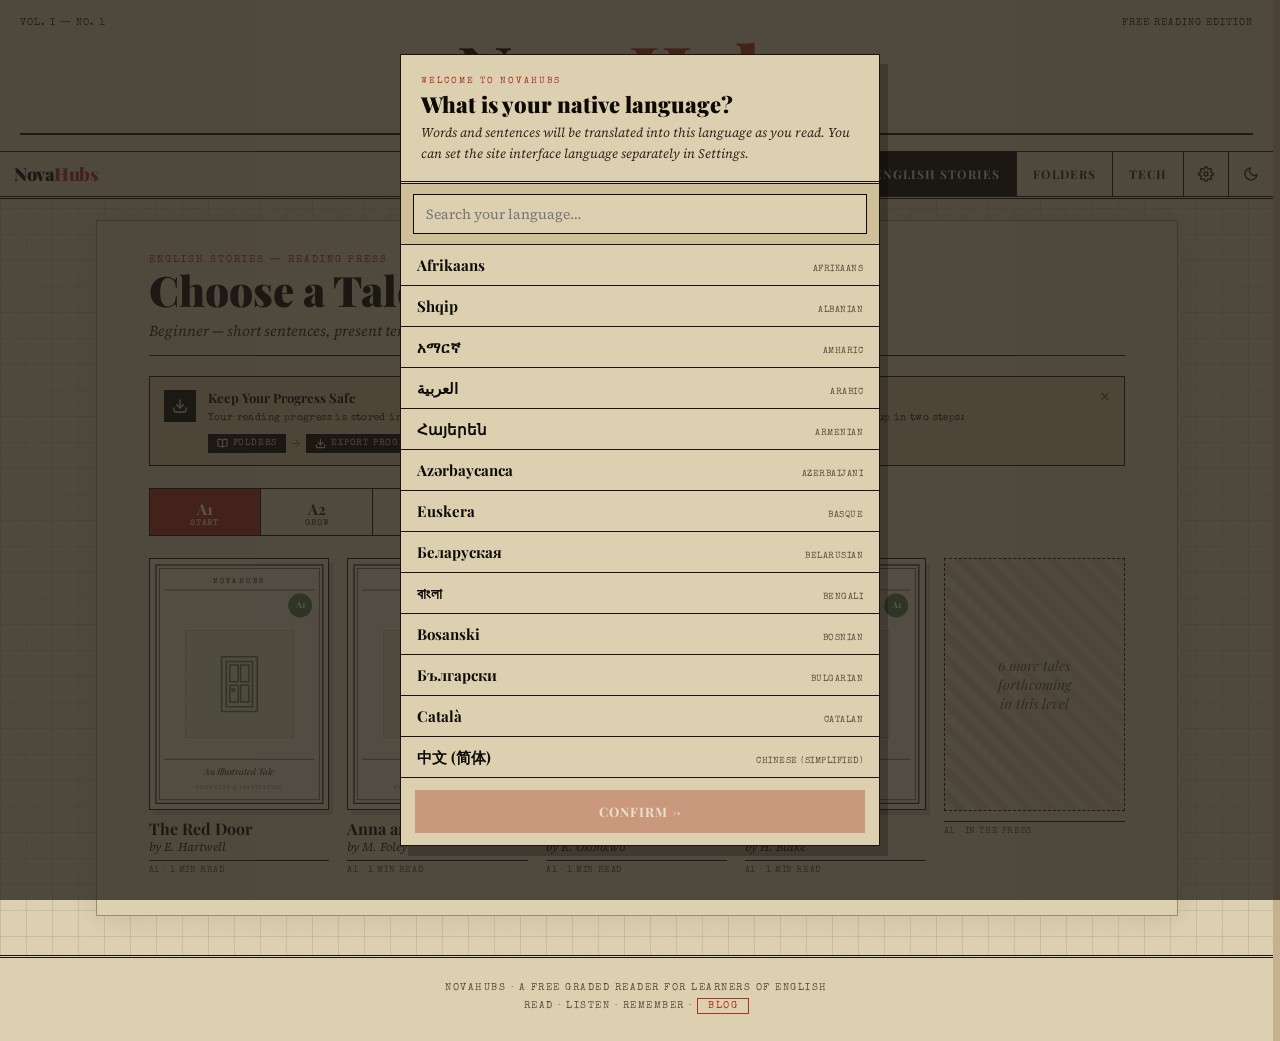
==== commit 979b0a4d: "Phase 2: fix all audited issues (critical through low) Critical/High: - Remove unreachable in-app Jo" ====
--- a/the-story-gazette.html
+++ b/the-story-gazette.html
@@ -10,7 +10,8 @@
 <meta property="og:type" content="website" />
 <meta property="og:title" content="NovaHubs — Learn English by Reading" />
 <meta property="og:description" content="Read, listen and remember. Graded English stories A1 to C1 with audio and instant Arabic translation." />
-<meta name="twitter:card" content="summary_large_image" />
+<meta name="twitter:card" content="summary" />
+<link rel="icon" href="data:image/svg+xml,%3Csvg xmlns='http://www.w3.org/2000/svg' viewBox='0 0 64 64'%3E%3Crect width='64' height='64' fill='%23ddd0b0'/%3E%3Ctext x='32' y='47' font-family='Georgia,serif' font-weight='900' font-size='46' text-anchor='middle' fill='%23a63422'%3EN%3C/text%3E%3C/svg%3E">
 <link rel="preconnect" href="https://fonts.googleapis.com">
 <link rel="preconnect" href="https://fonts.gstatic.com" crossorigin>
 <link href="https://fonts.googleapis.com/css2?family=Playfair+Display:ital,wght@0,400;0,700;0,900;1,400;1,700&family=Source+Serif+4:ital,wght@0,400;0,600;1,400&family=Special+Elite&display=swap" rel="stylesheet">
@@ -39,7 +40,7 @@
   [data-theme="dark"]{
     --bg-outer:#0a0806; --app-border:rgba(255,255,255,.07);
     --paper:#1a1510; --paper-2:#221c12;
-    --ink:#ede8e0; --ink-soft:#9a9080; --faint:#55493a;
+    --ink:#ede8e0; --ink-soft:#9a9080; --faint:#8a7d6a;
     --line:#2e2518;
     --accent:#c44232; --accent-2:#d46a30;
     --sel:rgba(196,66,50,.22); --read:rgba(208,106,48,.28);
@@ -137,7 +138,6 @@
   .cap .au{font-style:italic;color:var(--ink-soft);font-size:12px;margin-top:2px;}
   .cap .meta{font-family:var(--type);font-size:8.5px;letter-spacing:.6px;color:var(--faint);text-transform:uppercase;
     margin-top:5px;border-top:1px solid var(--line);padding-top:5px;}
-  .cover-photo{aspect-ratio:300/420;object-fit:cover;}
   .forth .cover{display:flex;align-items:center;justify-content:center;text-align:center;aspect-ratio:300/420;
     border-style:dashed;box-shadow:none;background:repeating-linear-gradient(45deg,var(--paper),var(--paper) 8px,var(--paper-2) 8px,var(--paper-2) 16px);}
   .forth .ftxt{font-family:var(--display);font-style:italic;color:var(--faint);font-size:14px;padding:10px;}
@@ -182,6 +182,7 @@
   .mode-toggle button.on{background:var(--ink);color:var(--paper);}
   .story-body{font-size:18px;line-height:1.85;}
   .story-body p{margin:0 0 17px;text-align:justify;hyphens:manual;}
+  @media(max-width:600px){.story-body p{text-align:left;}}
   .story-body p:first-of-type::first-letter{font-family:var(--display);font-weight:900;font-size:62px;float:left;
     line-height:.72;margin:7px 10px 0 0;color:var(--ink);}
   .w{cursor:pointer;border-radius:2px;padding:0 .5px;transition:background .12s;}
@@ -197,7 +198,7 @@
   .endcap{text-align:center;font-family:var(--type);font-size:11px;letter-spacing:3px;color:var(--faint);margin:26px 0 8px;}
   .endcap::before,.endcap::after{content:"———— ";color:var(--line);}
 
-  /* ===== bottom dock (sheet stacked above audio bar — no overlap) ===== */
+  /* ===== bottom dock (selection sheet) ===== */
   #dock{position:fixed;left:0;right:0;bottom:0;z-index:60;display:none;justify-content:center;pointer-events:none;}
   body.reading-mode #dock{display:flex;}
   .dock-inner{width:100%;max-width:760px;display:flex;flex-direction:column;pointer-events:auto;
@@ -205,8 +206,8 @@
   #sheet{background:var(--paper);border-top:3px double var(--line);max-height:0;overflow:hidden;transition:max-height .3s ease;}
   #sheet.up{max-height:62vh;overflow:auto;}
   .sheet-pad{padding:14px 18px 16px;position:relative;}
-  .sheet-pad .sclose{position:absolute;right:14px;top:12px;background:none;border:none;cursor:pointer;color:var(--ink-soft);}
-  .sheet-pad .sclose svg{width:17px;height:17px;}
+  .sheet-pad .sclose{position:absolute;right:8px;top:6px;background:none;border:none;cursor:pointer;color:var(--ink-soft);padding:8px;}
+  .sheet-pad .sclose svg{width:17px;height:17px;display:block;}
   .sheet-kicker{font-family:var(--type);font-size:9px;letter-spacing:2px;text-transform:uppercase;color:var(--accent);}
   .sheet-en{font-family:var(--display);font-size:19px;line-height:1.3;margin:6px 0 2px;padding-right:22px;}
   .sheet-ar{font-size:19px;line-height:1.65;color:var(--ink);
@@ -220,7 +221,6 @@
   .act svg{width:19px;height:19px;}
   .act.saved{background:var(--ink);color:var(--paper);}
   .act:active{transform:translateY(1px);}
-  body.article-mode #actSave{display:none;}
 
   /* ===== inline story audio player ===== */
   .reader-audio{margin-top:18px;border:1px solid var(--line);background:var(--paper-2);padding:14px 16px;}
@@ -231,13 +231,13 @@
   .ra-play:hover{opacity:.82;}
   .ra-play svg{width:14px;height:14px;flex-shrink:0;}
   .ra-nav{display:flex;align-items:center;gap:5px;}
-  .ra-nav-btn{background:var(--paper);border:1px solid var(--line);cursor:pointer;width:30px;height:30px;
+  .ra-nav-btn{background:var(--paper);border:1px solid var(--line);cursor:pointer;width:38px;height:38px;
     display:flex;align-items:center;justify-content:center;color:var(--ink);transition:.15s;}
   .ra-nav-btn:hover{background:var(--ink);color:var(--paper);}
   .ra-nav-btn svg{width:12px;height:12px;}
   .ra-pos{font-family:var(--type);font-size:10px;letter-spacing:.5px;color:var(--faint);min-width:44px;text-align:center;}
   .speed-strip{display:flex;margin-top:12px;border:1px solid var(--line);width:fit-content;}
-  .sp{background:var(--paper);border:none;border-right:1px solid var(--line);cursor:pointer;font-family:var(--type);font-size:10px;letter-spacing:.3px;padding:6px 11px;color:var(--faint);transition:.15s;}
+  .sp{background:var(--paper);border:none;border-right:1px solid var(--line);cursor:pointer;font-family:var(--type);font-size:10px;letter-spacing:.3px;padding:10px 13px;color:var(--faint);transition:.15s;}
   .sp:last-child{border-right:none;}
   .sp:hover{background:var(--paper-2);color:var(--ink);}
   .sp.on{background:var(--ink);color:var(--paper);font-weight:700;}
@@ -263,22 +263,10 @@
     border-top:1px dashed var(--line);margin-top:9px;padding:9px 15px;display:flex;justify-content:space-between;align-items:center;gap:8px;flex-wrap:wrap;}
   .clip .clip-src .from{flex:1;min-width:120px;}
   .clip .clip-tools{display:flex;gap:6px;}
-  .clip .ct{background:none;border:1px solid var(--line);cursor:pointer;padding:5px 8px;color:var(--ink);
+  .clip .ct{background:none;border:1px solid var(--line);cursor:pointer;padding:8px 10px;color:var(--ink);
     display:flex;align-items:center;gap:4px;font-family:var(--type);font-size:8px;letter-spacing:.5px;text-transform:uppercase;}
   .clip .ct svg{width:12px;height:12px;}
   .clip .ct.del{color:var(--accent);border-color:var(--accent);}
-
-  /* articles list */
-  .art-grid{display:grid;grid-template-columns:repeat(auto-fill,minmax(280px,1fr));gap:22px;}
-  .art-card{border:1px solid var(--line);background:var(--paper);cursor:pointer;display:flex;flex-direction:column;transition:.18s;}
-  .art-card:hover{transform:translateY(-2px);box-shadow:5px 7px 0 rgba(33,29,23,.14);}
-  .art-card .ac-cov{height:120px;border-bottom:1px solid var(--line);}
-  .art-card .ac-cov svg{width:100%;height:100%;display:block;}
-  .art-card .ac-body{padding:14px 15px 16px;}
-  .art-card .ac-kicker{font-family:var(--type);font-size:9px;letter-spacing:1.5px;text-transform:uppercase;color:var(--accent);}
-  .art-card h3{font-family:var(--display);font-weight:900;font-size:19px;line-height:1.1;margin:6px 0 6px;}
-  .art-card p{font-size:14px;color:var(--ink-soft);line-height:1.5;margin:0;}
-  .art-card .ac-meta{font-family:var(--type);font-size:9px;color:var(--faint);letter-spacing:.5px;margin-top:10px;text-transform:uppercase;}
 
   /* save-hint notice */
   .save-hint{display:flex;align-items:flex-start;gap:12px;
@@ -296,8 +284,8 @@
     background:var(--ink);color:var(--paper);padding:4px 9px;display:flex;align-items:center;gap:5px;}
   .save-hint-step svg{width:11px;height:11px;}
   .save-hint-arrow{color:var(--faint);font-size:12px;}
-  .save-hint-close{position:absolute;top:8px;right:10px;background:none;border:none;cursor:pointer;
-    color:var(--faint);font-size:16px;line-height:1;padding:2px 4px;}
+  .save-hint-close{position:absolute;top:4px;right:4px;background:none;border:none;cursor:pointer;
+    color:var(--faint);font-size:16px;line-height:1;padding:8px 10px;}
   .save-hint-close:hover{color:var(--ink);}
 
   .toast{position:fixed;left:50%;bottom:20px;transform:translateX(-50%) translateY(20px);
@@ -453,6 +441,9 @@
   .lm-confirm{width:100%;background:var(--accent);color:#fff;border:none;cursor:pointer;font-family:var(--display);font-weight:700;letter-spacing:1px;text-transform:uppercase;font-size:13px;padding:13px;transition:.15s;}
   .lm-confirm:hover:not(:disabled){opacity:.85;}
   .lm-confirm:disabled{opacity:.35;cursor:not-allowed;}
+  .lm-cancel{width:100%;margin-top:8px;background:none;border:1px solid var(--line);color:var(--ink-soft);cursor:pointer;
+    font-family:var(--type);font-size:10px;letter-spacing:1.5px;text-transform:uppercase;padding:10px;transition:.15s;}
+  .lm-cancel:hover{background:var(--paper-2);color:var(--ink);}
 
   /* ===== level picker modal ===== */
   .lv-overlay{position:fixed;inset:0;background:rgba(33,29,23,.75);z-index:400;display:flex;align-items:center;justify-content:center;padding:20px;}
@@ -528,14 +519,14 @@
   .tech-card-cov svg{width:100%;height:100%;}
   .tech-card-body{padding:10px 12px 12px;}
   .tech-card-level{font-family:var(--type);font-size:7.5px;letter-spacing:1.5px;text-transform:uppercase;color:var(--faint);margin-bottom:4px;}
-  .tech-card-title{font-family:var(--head);font-size:13px;line-height:1.3;color:var(--ink);margin-bottom:4px;}
+  .tech-card-title{font-family:var(--display);font-weight:700;font-size:13px;line-height:1.3;color:var(--ink);margin-bottom:4px;}
   .tech-card-blurb{font-size:11px;color:var(--ink-soft);line-height:1.5;}
   /* Glossary at end of tech story */
   .tech-glossary{margin-top:48px;border-top:2px solid var(--line);padding-top:28px;}
   .tg-head{font-family:var(--type);font-size:9px;letter-spacing:2px;text-transform:uppercase;color:var(--faint);margin-bottom:18px;}
   .tg-list{display:flex;flex-direction:column;gap:0;}
   .tg-item{padding:12px 0;border-bottom:1px solid var(--line);display:grid;grid-template-columns:160px 1fr;gap:16px;align-items:baseline;}
-  .tg-term{font-family:var(--head);font-weight:700;font-size:14px;color:var(--ink);}
+  .tg-term{font-family:var(--display);font-weight:700;font-size:14px;color:var(--ink);}
   .tg-def{font-size:13px;color:var(--ink-soft);line-height:1.6;}
   @media(max-width:520px){.tg-item{grid-template-columns:1fr;gap:4px;}.tech-grid{grid-template-columns:repeat(auto-fill,minmax(140px,1fr));}}
 </style>
@@ -557,7 +548,7 @@
     <div class="tb-nav">
       <button data-nav="library" data-i18n="English Stories" class="on">English Stories</button>
       <button data-nav="saved" data-i18n="Folders">Folders</button>
-      <button data-nav="tech">Tech</button>
+      <button data-nav="tech" data-i18n="Tech">Tech</button>
       <button data-nav="settings" id="settingsBtn" title="Settings" aria-label="Settings"><svg width="16" height="16" viewBox="0 0 24 24" fill="none" stroke="currentColor" stroke-width="2.2" stroke-linecap="round" stroke-linejoin="round"><circle cx="12" cy="12" r="3"/><path d="M19.4 15a1.65 1.65 0 0 0 .33 1.82l.06.06a2 2 0 0 1 0 2.83 2 2 0 0 1-2.83 0l-.06-.06a1.65 1.65 0 0 0-1.82-.33 1.65 1.65 0 0 0-1 1.51V21a2 2 0 0 1-4 0v-.09A1.65 1.65 0 0 0 9 19.4a1.65 1.65 0 0 0-1.82.33l-.06.06a2 2 0 0 1-2.83 0 2 2 0 0 1 0-2.83l.06-.06A1.65 1.65 0 0 0 4.68 15a1.65 1.65 0 0 0-1.51-1H3a2 2 0 0 1 0-4h.09A1.65 1.65 0 0 0 4.6 9a1.65 1.65 0 0 0-.33-1.82l-.06-.06a2 2 0 0 1 0-2.83 2 2 0 0 1 2.83 0l.06.06A1.65 1.65 0 0 0 9 4.68a1.65 1.65 0 0 0 1-1.51V3a2 2 0 0 1 4 0v.09a1.65 1.65 0 0 0 1 1.51 1.65 1.65 0 0 0 1.82-.33l.06-.06a2 2 0 0 1 2.83 0 2 2 0 0 1 0 2.83l-.06.06A1.65 1.65 0 0 0 19.4 9a1.65 1.65 0 0 0 1.51 1H21a2 2 0 0 1 0 4h-.09a1.65 1.65 0 0 0-1.51 1z"/></svg></button>
       <button id="themeBtn" title="Toggle theme" aria-label="Toggle dark mode"></button>
     </div>
@@ -571,7 +562,7 @@
   </footer>
 </div>
 
-<!-- bottom dock: selection sheet stacked ABOVE the audio bar -->
+<!-- bottom dock: selection sheet -->
 <div id="dock">
   <div class="dock-inner">
     <div id="sheet">
@@ -583,17 +574,17 @@
         <div class="sheet-en" id="sheetEn"></div>
         <div class="sheet-ar" id="sheetAr"></div>
         <div class="sheet-actions">
-          <button class="act" id="actListen"><svg viewBox="0 0 24 24" fill="none" stroke="currentColor" stroke-width="2" stroke-linecap="round" stroke-linejoin="round"><path d="M4 9v6h4l5 4V5L8 9H4z"/><path d="M16 8.5a4 4 0 010 7"/></svg>Listen</button>
-          <button class="act" id="actSlow"><svg viewBox="0 0 24 24" fill="none" stroke="currentColor" stroke-width="2" stroke-linecap="round" stroke-linejoin="round"><path d="M4 9v6h4l5 4V5L8 9H4z"/><path d="M16 9.5a3 3 0 010 5"/></svg>Slow</button>
-          <button class="act" id="actTranslate"><svg viewBox="0 0 24 24" fill="none" stroke="currentColor" stroke-width="2" stroke-linecap="round" stroke-linejoin="round"><path d="M4 5h7M7.5 5c0 4-2 7-4 8M5 9c0 2 2 4 5 5"/><path d="M13 19l4-9 4 9M14.5 16h5"/></svg>Translate</button>
-          <button class="act" id="actSave"><svg viewBox="0 0 24 24" fill="none" stroke="currentColor" stroke-width="2" stroke-linecap="round" stroke-linejoin="round"><path d="M6 4h12v16l-6-4-6 4V4z"/></svg>Save</button>
+          <button class="act" id="actListen"><svg viewBox="0 0 24 24" fill="none" stroke="currentColor" stroke-width="2" stroke-linecap="round" stroke-linejoin="round"><path d="M4 9v6h4l5 4V5L8 9H4z"/><path d="M16 8.5a4 4 0 010 7"/></svg><span data-i18n="Listen">Listen</span></button>
+          <button class="act" id="actSlow"><svg viewBox="0 0 24 24" fill="none" stroke="currentColor" stroke-width="2" stroke-linecap="round" stroke-linejoin="round"><path d="M4 9v6h4l5 4V5L8 9H4z"/><path d="M16 9.5a3 3 0 010 5"/></svg><span data-i18n="Slow">Slow</span></button>
+          <button class="act" id="actTranslate"><svg viewBox="0 0 24 24" fill="none" stroke="currentColor" stroke-width="2" stroke-linecap="round" stroke-linejoin="round"><path d="M4 5h7M7.5 5c0 4-2 7-4 8M5 9c0 2 2 4 5 5"/><path d="M13 19l4-9 4 9M14.5 16h5"/></svg><span data-i18n="Translate">Translate</span></button>
+          <button class="act" id="actSave"><svg viewBox="0 0 24 24" fill="none" stroke="currentColor" stroke-width="2" stroke-linecap="round" stroke-linejoin="round"><path d="M6 4h12v16l-6-4-6 4V4z"/></svg><span data-i18n="Save">Save</span></button>
         </div>
       </div>
     </div>
   </div>
 </div>
 
-<div class="toast" id="toast"></div>
+<div class="toast" id="toast" role="status" aria-live="polite"></div>
 
 <noscript>
   <div style="padding:30px;font-family:Georgia,serif;">
@@ -631,13 +622,11 @@
 };
 
 let coverUID=0;
-function cover(motif, label, accent, coverImg){
-  if(coverImg) return `<img src="${esc(coverImg)}" class="cover cover-photo" alt="">`;
+function cover(motif, label, accent){
   const uid="ht"+(++coverUID);
   return `<svg class="cover" viewBox="0 0 300 420" xmlns="http://www.w3.org/2000/svg" preserveAspectRatio="xMidYMid meet">
     <defs>
       <pattern id="${uid}" width="7" height="7" patternUnits="userSpaceOnUse"><circle cx="2" cy="2" r="1" fill="${accent}" opacity="0.55"/></pattern>
-      <filter id="${uid}g"><feGaussianBlur stdDeviation="18" result="b"/><feComposite in="SourceGraphic" in2="b" operator="over"/></filter>
     </defs>
     <rect width="300" height="420" fill="#e9dcc1"/>
     <rect x="10" y="10" width="280" height="400" fill="none" stroke="#2a251d" stroke-width="2"/>
@@ -655,22 +644,13 @@
     <text x="150" y="386" text-anchor="middle" font-family="Special Elite, monospace" font-size="9" letter-spacing="2" fill="#8a7f6c">FROM LIFE &amp; IMAGINATION</text>
   </svg>`;
 }
-function bannerCover(motif, accent){
-  const uid="hb"+(++coverUID);
-  return `<svg viewBox="0 0 300 120" xmlns="http://www.w3.org/2000/svg" preserveAspectRatio="xMidYMid slice">
-    <defs><pattern id="${uid}" width="7" height="7" patternUnits="userSpaceOnUse"><circle cx="2" cy="2" r="1" fill="${accent}" opacity="0.45"/></pattern></defs>
-    <rect width="300" height="120" fill="#e9dcc1"/>
-    <rect width="300" height="120" fill="url(#${uid})" opacity="0.25"/>
-    <rect x="124" y="14" width="52" height="92" fill="${accent}" opacity="0.1"/>
-    <g transform="translate(94,4) scale(0.93)" fill="none" stroke="${accent}" stroke-width="2.6" stroke-linecap="round" stroke-linejoin="round">${M[motif]||M.book}</g>
-  </svg>`;
-}
 
 /* ---------- stories ---------- */
 const STORIES = [
   { id:"a1-1", level:"A1", motif:"door", title:"The Red Door", author:"E. Hartwell",
     blurb:"A quiet man, a small bird, and a door the colour of morning. Sometimes a friend is the smallest thing in the garden.",
-    images:["images/A1/The red dor/1.webp",["images/A1/The red dor/2.webp","images/A1/The red dor/3.webp"],"images/A1/The red dor/4.webp"],
+    images:["images/A1/The red door/1.webp",["images/A1/The red door/2.webp","images/A1/The red door/3.webp"],"images/A1/The red door/4.webp"],
+    imgSize:[2816,1536],
     body:[
       "Tom lives in a small town. His house is white. The door is red. Every morning, he opens the red door. He looks at the sky. The sky is blue. A small bird sits on the wall. The bird is brown.",
       "\"Good morning, bird,\" says Tom. The bird looks at him. Then it flies away. Tom walks to the shop. He buys bread and milk. The shop is near the park. In the park, children play. A dog runs after a ball. Tom smiles. He likes the park.",
@@ -679,6 +659,7 @@
   { id:"a1-2", level:"A1", motif:"cat", title:"Anna and the Cat", author:"M. Foley",
     blurb:"Pip the cat likes milk and sleep. But one afternoon Pip is gone, and a small search begins in the garden.",
     images:["images/A1/Anna and the Cat/1.webp","images/A1/Anna and the Cat/2.webp","images/A1/Anna and the Cat/3.webp"],
+    imgSize:[1672,941],
     body:[
       "Anna has a cat. The cat is black and white. Its name is Pip. Pip is small. Pip likes milk. Every day, Anna gives Pip some milk. Pip drinks the milk. Then Pip sleeps on the bed.",
       "One day, Pip is not in the house. Anna looks in the kitchen. No cat. She looks under the bed. No cat. She looks in the garden. There is Pip! Pip is in a tree. \"Come down, Pip,\" says Anna. But Pip does not come down.",
@@ -687,6 +668,7 @@
   { id:"a1-3", level:"A1", motif:"market", title:"A Day at the Market", author:"R. Okonkwo",
     blurb:"On Saturday the market is full of colour and noise. Mrs. Lee has a basket, a few coins, and a soft spot for one pink flower.",
     images:["images/A1/A Day at the Market/1.webp","images/A1/A Day at the Market/2.webp","images/A1/A Day at the Market/3.webp","images/A1/A Day at the Market/4.webp"],
+    imgSize:[2816,1536],
     body:[
       "It is Saturday. Mrs. Lee goes to the market. The market is big. There are many people. There are red apples and green pears. There is yellow cheese and fresh fish. Mrs. Lee has a basket.",
       "\"How much is the bread?\" she asks. \"Two coins,\" says the man. Mrs. Lee buys the bread. She buys apples too. The apples are sweet. She buys some fish for dinner.",
@@ -816,50 +798,6 @@
       "But something in the lines stayed with her. The character, like Vivienne herself, was a person whom the world had decided to overlook, and the few minutes she was given were her only chance to insist that she had existed, that she had mattered. Vivienne understood the part completely, because she was living it.",
       "On opening night, she walked onto the stage for the first time in fifteen years. The audience, who did not recognise her, grew quiet not out of respect but out of attention, for there was something in the way this old woman held the silence that made them lean forward in their seats. When she finished, there was a pause, the rarest and most honest of all theatrical sounds, before the applause began.",
       "Vivienne stood very still in the light. She had not come back to be remembered, she realised. She had come back to remind herself of what she had always known: that the work, and not the fame, had been the point all along."
-    ]}
-];
-
-/* ---------- journal / SEO articles ---------- */
-const ARTICLES = [
-  { id:"art-1", motif:"book", kicker:"Method", title:"How to Learn English by Reading Short Stories", author:"The NovaHubs Editors", date:"Reading Guide",
-    excerpt:"Short stories give you complete, meaningful language in a small package. Here is how to turn them into real progress.",
-    body:[
-      "Reading short stories is one of the most effective and pleasant ways to learn a language. Unlike isolated word lists, a story gives you whole sentences in a real context. You see how words behave, which other words they keep company with, and what they actually mean when people use them.",
-      "Begin with a level that feels slightly easy. If you understand almost every word, you can pay attention to rhythm and meaning rather than struggling. As your confidence grows, move up one level at a time. The jump from A1 to A2, or B1 to B2, should feel like a gentle step, not a cliff.",
-      "Read each story twice. The first time, read for the story itself: enjoy it, follow the characters, and do not stop for every unknown word. The second time, read more slowly. Now you can tap the words you did not know, listen to them, and save the sentences that taught you something.",
-      "Finally, return to your saved sentences a few days later. The act of meeting a sentence again, in your own collection, is what moves it from short-term memory into lasting knowledge. Reading builds the input; reviewing turns it into ability."
-    ]},
-  { id:"art-2", motif:"ear", kicker:"Listening", title:"The Power of Slow Listening: Training Your Ear", author:"The NovaHubs Editors", date:"Listening Guide",
-    excerpt:"Native speech is fast. Slowing it down, on purpose, is one of the fastest ways to understand it at full speed.",
-    body:[
-      "Many learners can read a sentence perfectly but freeze when they hear it spoken. The reason is simple: the eye can pause, but the ear cannot. Spoken English connects words, drops sounds, and moves quickly. Your ear needs training, and slow listening is the gym.",
-      "When you slow a sentence down, you can hear each individual sound and where one word ends and the next begins. This is the moment your brain builds a clear picture of the sentence. Listen slowly two or three times until the shape of the sentence is familiar.",
-      "Then switch back to normal speed. Suddenly, the same sentence that sounded like noise becomes a row of words you recognise. This contrast, between slow and normal, is the lesson. It teaches your ear what the fast version is really made of.",
-      "Use slow listening for difficult sentences only. For everything else, listen at normal speed, because that is the speed you will meet in conversation. Slow is the practice room; normal is the performance."
-    ]},
-  { id:"art-3", motif:"quill", kicker:"Memory", title:"Build a Sentence Bank: Why Saving Sentences Works", author:"The NovaHubs Editors", date:"Vocabulary Guide",
-    excerpt:"Single words are slippery. Whole sentences stick. A personal sentence bank is the quiet engine of real fluency.",
-    body:[
-      "When you save a single word, you save only half of what you need. You may remember the word but forget how to use it, which preposition follows it, or which tense it lives in. When you save a full sentence, you keep all of that information together, exactly as a native speaker would use it.",
-      "A sentence bank is simply a personal collection of the sentences that taught you something. The best sentences to save are not the hardest ones, but the most useful ones: sentences you can imagine saying yourself one day.",
-      "Organise your bank by level, and keep a note of where each sentence came from. The story behind a sentence is a powerful memory hook. Months later, you will recall not just the words, but the lighthouse, the night train, or the quiet aunt who kept the family's letters.",
-      "Review your bank in short, frequent sessions rather than long, rare ones. Five minutes a day will teach you more than one hour a week. Fluency is built from many small returns to the same material."
-    ]},
-  { id:"art-4", motif:"map", kicker:"Roadmap", title:"From A1 to C1: A Practical Reading Roadmap", author:"The NovaHubs Editors", date:"Level Guide",
-    excerpt:"The CEFR levels are not mysterious. Here is what each one means for a reader, and how to know when you are ready to climb.",
-    body:[
-      "The Common European Framework, or CEFR, describes language ability in six levels, from A1 to C2. For a reader, these levels are a helpful map. They tell you what kind of text to expect and how much effort it will demand.",
-      "At A1 and A2, sentences are short and direct. You read about everyday life: homes, food, family, simple journeys. The goal is to feel comfortable and to build a base of the most common words, which carry most of the meaning in any language.",
-      "At B1 and B2, the text grows. Sentences join together, characters have feelings and reasons, and the writer expects you to follow ideas across paragraphs. This is where reading becomes truly interesting, because the stories begin to reward attention.",
-      "At C1, the language becomes literary. Writers use nuance, irony, and long sentences that hold several ideas at once. You are no longer just understanding the words; you are appreciating the choices behind them. Move up only when your current level feels genuinely comfortable, and the climb will feel natural."
-    ]},
-  { id:"art-5", motif:"lamp", kicker:"Practice", title:"Reading Aloud: How Your Voice Helps You Remember", author:"The NovaHubs Editors", date:"Speaking Guide",
-    excerpt:"Reading silently uses one channel. Reading aloud uses three at once, and that is exactly why it works so well.",
-    body:[
-      "When you read silently, you use your eyes. When you read aloud, you add two more channels: your voice, which shapes the sounds, and your ears, which hear them. Three channels working together build a much stronger memory than one channel alone.",
-      "Reading aloud also reveals the music of English. You feel where the stress falls, where a sentence rises, and where it pauses. These patterns are part of meaning, and you cannot truly own a sentence until you can say it with the right rhythm.",
-      "A good method is to listen first, then imitate. Play a sentence, listen to how it moves, and then say it yourself in the same way. Compare. Adjust. Repeat until your version sounds close to the original. This is gentle, private practice with no audience and no pressure.",
-      "Do this for just a few sentences from each story you read. Over weeks, your mouth learns the shapes that your eyes already know, and the gap between reading and speaking quietly closes."
     ]}
 ];
 
@@ -1096,7 +1034,7 @@
      {term:'Cooling System',def:'Fans or liquid coolers that remove heat generated by computer components during operation.'},
      {term:'Expansion Slot',def:'A slot on the motherboard where additional components such as a GPU or network card can be installed.'}
    ]},
-  {id:'tc-b2',cat:'comp',level:'Beginner',motif:'mountain',title:'The Memory Tower',author:'NovaHubs Tech',
+  {id:'tc-b2',cat:'comp',level:'Beginner',motif:'mountains',title:'The Memory Tower',author:'NovaHubs Tech',
    blurb:'Hard drives, SSDs, cloud storage — how computers remember everything even when turned off.',
    body:[
      "Computers need to store data permanently: programs, photos, videos, and documents must all survive when the machine is turned off. The traditional solution is the hard drive — a device that uses spinning magnetic disks to read and write data. Hard drives can store enormous amounts of data at a low cost per gigabyte.",
@@ -1237,8 +1175,12 @@
 
 /* ---------- text to speech ---------- */
 let VOICE=null;
+let VOICE_GENDER_MATCHED=false;
 let _vpRetries=0;
 let voicePref=(()=>{ try{ return JSON.parse(localStorage.getItem('nh-voice-pref'))||{accent:'GB',gender:'F'}; }catch(e){ return {accent:'GB',gender:'F'}; } })();
+/* common voice-name hints per gender across Windows/macOS/Android/iOS voice packs */
+const _VOICE_F=/female|zira|hazel|susan|libby|sonia|aria|jenny|jessa|samantha|victoria|karen|serena|moira|tessa|fiona|kate|emma|ava|allison|stephanie|catherine/i;
+const _VOICE_M=/male|david|mark|george|ryan|guy|daniel|james|alex\b|fred|oliver|thomas|arthur|brian|christopher|eric/i;
 function pickVoice(){
   if(!("speechSynthesis" in window)) return;
   const vs=speechSynthesis.getVoices();
@@ -1246,7 +1188,12 @@
   _vpRetries=0;
   const re=voicePref.accent==='US'?/en[-_]US/i:/en[-_]GB/i;
   const fb=voicePref.accent==='US'?/en[-_]GB/i:/en[-_]US/i;
-  VOICE=vs.find(v=>re.test(v.lang))||vs.find(v=>fb.test(v.lang))||vs.find(v=>/^en/i.test(v.lang))||vs[0]||null;
+  const isF=v=>_VOICE_F.test(v.name);
+  const matchGender=voicePref.gender==='M'?(v=>!isF(v)&&_VOICE_M.test(v.name)):isF;
+  const pools=[vs.filter(v=>re.test(v.lang)),vs.filter(v=>fb.test(v.lang)),vs.filter(v=>/^en/i.test(v.lang)),vs];
+  VOICE=null; VOICE_GENDER_MATCHED=false;
+  for(const p of pools){ const g=p.find(matchGender); if(g){ VOICE=g; VOICE_GENDER_MATCHED=true; break; } }
+  if(!VOICE) for(const p of pools){ if(p.length){ VOICE=p[0]; break; } }
 }
 if("speechSynthesis" in window){ pickVoice(); speechSynthesis.onvoiceschanged=()=>{ _vpRetries=0; pickVoice(); }; }
 function speak(text, rate, onend){
@@ -1257,12 +1204,21 @@
   if(fv){ u.voice=fv; u.lang=fv.lang; }
   else { u.lang=voicePref.accent==='US'?'en-US':'en-GB'; }
   u.rate=rate;
-  u.pitch=voicePref.gender==='M'?0.75:1.2;
+  /* pitch shift only as a fallback when no genuinely gendered voice was found */
+  u.pitch=VOICE_GENDER_MATCHED?1:(voicePref.gender==='M'?0.75:1.2);
   if(onend) u.onend=onend;
   speechSynthesis.speak(u);
 }
 
 /* ---------- translation (free public APIs, works in any browser) ---------- */
+/* cap the cache so localStorage never fills up; oldest entries are evicted first */
+const TR_MAX=800;
+function rememberTR(key,out){
+  TR[key]=out;
+  const keys=Object.keys(TR);
+  if(keys.length>TR_MAX) keys.slice(0,keys.length-TR_MAX).forEach(k=>delete TR[k]);
+  saveJSON("nh-tr",TR);
+}
 async function translate(text){
   const tl=nativeLang.code;
   const key=text.trim()+"||"+tl;
@@ -1271,15 +1227,15 @@
   try{
     const r=await fetch("https://translate.googleapis.com/translate_a/single?client=gtx&sl=en&tl="+encodeURIComponent(tl)+"&dt=t&q="+encodeURIComponent(text.trim()));
     if(r.ok){ const d=await r.json(); const out=(d[0]||[]).map(s=>s[0]).join("").trim();
-      if(out){ TR[key]=out; saveJSON("nh-tr",TR); return out; } }
+      if(out){ rememberTR(key,out); return out; } }
   }catch(e){}
   // 2) MyMemory fallback
   try{
     const r=await fetch("https://api.mymemory.translated.net/get?q="+encodeURIComponent(text.trim())+"&langpair=en|"+encodeURIComponent(tl));
     if(r.ok){ const d=await r.json(); const out=(d.responseData&&d.responseData.translatedText||"").trim();
-      if(out){ TR[key]=out; saveJSON("nh-tr",TR); return out; } }
+      if(out){ rememberTR(key,out); return out; } }
   }catch(e){}
-  return "Translation unavailable — please check your internet connection.";
+  return null;
 }
 
 /* ---------- language picker ---------- */
@@ -1384,20 +1340,34 @@
   if(savedSite){ siteLang=savedSite==='en'?{code:'en',name:'English',native:'English',rtl:false}:LANGS.find(l=>l.code===savedSite)||siteLang; }
 }
 
+/* shared modal a11y helpers: focus trap + optional Escape-to-close */
+function trapModal(ov, onEscape){
+  ov.addEventListener("keydown",e=>{
+    if(e.key==="Escape"&&onEscape){ e.preventDefault(); onEscape(); return; }
+    if(e.key!=="Tab") return;
+    const focusables=ov.querySelectorAll('button:not(:disabled),[href],input,select,textarea,[tabindex]:not([tabindex="-1"])');
+    if(!focusables.length) return;
+    const first=focusables[0], last=focusables[focusables.length-1];
+    if(e.shiftKey&&document.activeElement===first){ e.preventDefault(); last.focus(); }
+    else if(!e.shiftKey&&document.activeElement===last){ e.preventDefault(); first.focus(); }
+  });
+}
+
 function showLangModal(fromSettings){
   const ov=document.createElement("div"); ov.id="langOverlay";
-  ov.innerHTML=`<div id="langModal">
+  ov.innerHTML=`<div id="langModal" role="dialog" aria-modal="true" aria-labelledby="langModalTitle">
     <div class="lm-head">
       <div class="lm-kicker">Welcome to NovaHubs</div>
-      <h2 class="lm-title">What is your native language?</h2>
+      <h2 class="lm-title" id="langModalTitle">What is your native language?</h2>
       <p class="lm-sub">Words and sentences will be translated into this language as you read. You can set the site interface language separately in Settings.</p>
     </div>
     <div class="lm-search-wrap">
-      <input id="langSearch" class="lm-search" type="text" placeholder="Search your language…" autocomplete="off" spellcheck="false">
+      <input id="langSearch" class="lm-search" type="text" placeholder="Search your language…" autocomplete="off" spellcheck="false" aria-label="Search your language">
     </div>
     <div class="lm-list" id="langList"></div>
     <div class="lm-foot">
       <button class="lm-confirm" id="langConfirm" disabled>Confirm &rarr;</button>
+      ${fromSettings?`<button class="lm-cancel" id="langCancel">Cancel</button>`:""}
     </div>
   </div>`;
   document.body.appendChild(ov);
@@ -1409,7 +1379,7 @@
     const f=q.toLowerCase().trim();
     const filtered=f?LANGS.filter(l=>l.name.toLowerCase().includes(f)||l.native.toLowerCase().includes(f)):LANGS;
     if(!filtered.length){ list.innerHTML=`<div class="lm-empty">No language found</div>`; return; }
-    list.innerHTML=filtered.map(l=>`<div class="lm-item${sel&&sel.code===l.code?" on":""}" data-code="${l.code}"><span class="lm-native">${l.native}</span><span class="lm-eng">${l.name}</span></div>`).join("");
+    list.innerHTML=filtered.map(l=>`<div class="lm-item${sel&&sel.code===l.code?" on":""}" data-code="${l.code}" role="button" tabindex="0"><span class="lm-native">${l.native}</span><span class="lm-eng">${l.name}</span></div>`).join("");
     list.querySelectorAll(".lm-item").forEach(el=>el.onclick=()=>{ sel=LANGS.find(l=>l.code===el.dataset.code); confirm.disabled=false; render(search.value); });
   }
   render("");
@@ -1422,6 +1392,8 @@
     if(fromSettings) renderSettings();
     else if(!lsGet("nh-user-level")) showLevelModal(false);
   };
+  if(fromSettings){ ov.querySelector("#langCancel").onclick=()=>ov.remove(); }
+  trapModal(ov, fromSettings?()=>ov.remove():null);
   setTimeout(()=>search.focus(),120);
 }
 
@@ -1429,18 +1401,19 @@
   const EN={code:'en',name:'English',native:'English',rtl:false};
   const SITE_LANGS=[EN,...LANGS];
   const ov=document.createElement("div"); ov.id="siteLangOverlay";
-  ov.innerHTML=`<div id="langModal">
+  ov.innerHTML=`<div id="langModal" role="dialog" aria-modal="true" aria-labelledby="siteLangModalTitle">
     <div class="lm-head">
       <div class="lm-kicker">Interface Language</div>
-      <h2 class="lm-title">Choose Site Language</h2>
+      <h2 class="lm-title" id="siteLangModalTitle">Choose Site Language</h2>
       <p class="lm-sub">The site interface will appear in this language. Educational content (stories, quizzes, articles) always stays in English.</p>
     </div>
     <div class="lm-search-wrap">
-      <input id="siteLangSearch" class="lm-search" type="text" placeholder="Search language…" autocomplete="off" spellcheck="false">
+      <input id="siteLangSearch" class="lm-search" type="text" placeholder="Search language…" autocomplete="off" spellcheck="false" aria-label="Search language">
     </div>
     <div class="lm-list" id="siteLangList"></div>
     <div class="lm-foot">
       <button class="lm-confirm" id="siteLangConfirm">Confirm &rarr;</button>
+      <button class="lm-cancel" id="siteLangCancel">Cancel</button>
     </div>
   </div>`;
   document.body.appendChild(ov);
@@ -1452,11 +1425,13 @@
     const f=q.toLowerCase().trim();
     const filtered=f?SITE_LANGS.filter(l=>l.name.toLowerCase().includes(f)||l.native.toLowerCase().includes(f)):SITE_LANGS;
     if(!filtered.length){ list.innerHTML=`<div class="lm-empty">No language found</div>`; return; }
-    list.innerHTML=filtered.map(l=>`<div class="lm-item${sel&&sel.code===l.code?" on":""}" data-code="${l.code}"><span class="lm-native">${l.native}</span><span class="lm-eng">${l.name}</span></div>`).join("");
+    list.innerHTML=filtered.map(l=>`<div class="lm-item${sel&&sel.code===l.code?" on":""}" data-code="${l.code}" role="button" tabindex="0"><span class="lm-native">${l.native}</span><span class="lm-eng">${l.name}</span></div>`).join("");
     list.querySelectorAll(".lm-item").forEach(el=>el.onclick=()=>{ sel=SITE_LANGS.find(l=>l.code===el.dataset.code); render(search.value); });
   }
   render("");
   search.oninput=()=>render(search.value);
+  ov.querySelector("#siteLangCancel").onclick=()=>ov.remove();
+  trapModal(ov,()=>ov.remove());
   confirm.onclick=async()=>{
     siteLang=sel; lsSet("nh-site-lang",sel.code);
     UI_TR={}; localStorage.removeItem('nh-ui-tr-'+sel.code);
@@ -1478,17 +1453,18 @@
   ];
   const ov=document.createElement("div"); ov.className="lv-overlay";
   let sel=fromSettings?curLevel:null;
-  ov.innerHTML=`<div class="lv-box">
-    <div class="lv-title">What is your English level?</div>
+  ov.innerHTML=`<div class="lv-box" role="dialog" aria-modal="true" aria-labelledby="lvModalTitle">
+    <div class="lv-title" id="lvModalTitle">What is your English level?</div>
     <p class="lv-sub">Choose the level that best matches your current reading ability.</p>
     <div class="lv-grid" id="lvGrid">
-      ${CARDS.map(c=>`<div class="lv-card${sel===c.code?" on":""}" data-code="${c.code}">
+      ${CARDS.map(c=>`<div class="lv-card${sel===c.code?" on":""}" data-code="${c.code}" role="button" tabindex="0" aria-label="${c.code} — ${c.name}">
         <div class="lv-badge">${c.code}</div>
         <div class="lv-name">${c.name}</div>
         <div class="lv-desc">${c.desc}</div>
       </div>`).join("")}
     </div>
     <button class="lv-confirm" id="lvConfirm"${sel?"":" disabled"}>Continue &rarr;</button>
+    ${fromSettings?`<button class="lm-cancel" id="lvCancel">Cancel</button>`:""}
   </div>`;
   document.body.appendChild(ov);
   const grid=ov.querySelector("#lvGrid");
@@ -1507,21 +1483,29 @@
     if(fromSettings) renderSettings();
     else renderLibrary();
   };
+  if(fromSettings){ ov.querySelector("#lvCancel").onclick=()=>ov.remove(); }
+  trapModal(ov, fromSettings?()=>ov.remove():null);
+  setTimeout(()=>{ const first=grid.querySelector(".lv-card"); if(first) first.focus(); },120);
 }
 
 /* ---------- UI i18n ---------- */
 const UI_KEYS=[
-  "English Stories","Folders","Settings","Back","Details","Story","Journal",
+  "English Stories","Folders","Settings","Back","Details","Story","Tech",
   "English Stories — Reading Press","Choose a Tale to Your Level",
   "Start","Master","Grow","min read","Read","In the press",
   "Level","Reading time","Words","Format","Read & Listen",
   "Read this story","Listen to a sample","Playing a sample",
   "Narrated by the NovaHubs reader","Chapter One",
-  "Listen to Story",
+  "Listen to Story","Stop",
+  "Tap a word","Tap a sentence",
+  "Tap any word or switch to sentence mode, then choose: listen, slow down, translate, or save it to your level folder.",
+  "Done Reading · Take the Quiz","Download PDF","THE END",
+  "Selected Word","Selected Sentence","Listen","Slow","Translate","Save","Saved","Hear",
   "Fill in the Blank","Dictation — Listen & Write","Write in English",
   "Type the missing word…","Type in English…","Type what you heard…",
   "Press Play to hear the sentence, then type exactly what you heard.",
   "Play Sentence","Play Again","Check","Skip","Question","of",
+  "Next →","See Results","Excellent!","Well done!","Good effort!","Keep practising!",
   "Story Quiz","Vocabulary Review","Back to Story","Back to Folders","Try Again",
   "My Saved Sentences","Quiz","Export","Start Practice",
   "No items yet — read more stories and save words first!",
@@ -1536,7 +1520,10 @@
   "Progress exported!","Progress restored!","Invalid file","Could not read file",
   "Keep Your Progress Safe","progress complete","level mastered!","keep reading to reach Level",
   "Import","Removed","The Memory Folders","Start Review","saved",
-  "Site Language","Native Language","translating to",
+  "Site Language","translating to",
+  "Translation unavailable — check your connection and tap Translate to retry.",
+  "Beginner","Elementary","Intermediate","Upper Intermediate","Advanced","Technology",
+  "Learn with Stories","Programming","Computer","English Levels",
   "Voice"
 ];
 let UI_TR={};
@@ -1559,16 +1546,27 @@
   try{ const c=localStorage.getItem('nh-ui-tr-'+code); if(c) UI_TR=JSON.parse(c)||{}; }catch(e){ UI_TR={}; }
   const missing=UI_KEYS.filter(k=>!(k in UI_TR));
   if(!missing.length) return;
-  const results=await Promise.all(missing.map(k=>translateUIRaw(k,code)));
-  missing.forEach((k,i)=>{ UI_TR[k]=results[i]; });
-  localStorage.setItem('nh-ui-tr-'+code,JSON.stringify(UI_TR));
+  /* batch keys newline-joined into a handful of requests instead of one request per key;
+     fall back to per-key requests for a chunk whose line count comes back mangled */
+  const CHUNK=25;
+  for(let i=0;i<missing.length;i+=CHUNK){
+    const chunk=missing.slice(i,i+CHUNK);
+    const res=await translateUIRaw(chunk.join("\n"),code);
+    const lines=res.split("\n");
+    if(lines.length===chunk.length){ chunk.forEach((k,j)=>{ UI_TR[k]=lines[j].trim()||k; }); }
+    else {
+      const seq=await Promise.all(chunk.map(k=>translateUIRaw(k,code)));
+      chunk.forEach((k,j)=>{ UI_TR[k]=seq[j]; });
+    }
+  }
+  try{ localStorage.setItem('nh-ui-tr-'+code,JSON.stringify(UI_TR)); }catch(e){}
 }
 function applyUITranslations(){
   document.querySelectorAll('[data-i18n]').forEach(el=>{ el.textContent=t(el.dataset.i18n); });
 }
 
 /* ---------- state ---------- */
-let curLevel="A1", curStory=null, curArticle=null, isArticle=false;
+let curLevel="A1", curStory=null;
 let curTechCat='prog', curTechLevel='Zero', curTechStory=null;
 let curSavedFolder=null, curSavedSubFolder=null, curSavedFile=null;
 const _TECH_SUB={prog:{color:'#2e6da4',label:'Programming',desc:'Web & Software'},comp:{color:'#6b4a9e',label:'Computer',desc:'Hardware & Systems'}};
@@ -1587,11 +1585,10 @@
 }
 
 /* ---------- views ---------- */
-function leaveReader(){ document.body.classList.remove("reading-mode","article-mode"); hideSheet(); stopAudio(); }
+function leaveReader(){ document.body.classList.remove("reading-mode"); hideSheet(); stopAudio(); }
 
 function setNav(section){
   if(section==="library") renderLibrary();
-  else if(section==="articles") renderArticles();
   else if(section==="settings") renderSettings();
   else if(section==="tech") renderTech();
   else renderSaved();
@@ -1614,11 +1611,11 @@
   leaveReader(); setActiveNav("tech"); setBack(false);
   const accent=TECH_ACCENTS[curTechCat][curTechLevel];
   const stories=TECH_STORIES.filter(s=>s.cat===curTechCat&&s.level===curTechLevel);
-  const catTabs=['prog','comp'].map(c=>`<button class="${c===curTechCat?'on':''}" data-tcat="${c}">${c==='prog'?'Programming':'Computer'}</button>`).join('');
+  const catTabs=['prog','comp'].map(c=>`<button class="${c===curTechCat?'on':''}" data-tcat="${c}">${c==='prog'?t('Programming'):t('Computer')}</button>`).join('');
   const lvlTabs=TECH_LEVELS.map(l=>`<button class="${l===curTechLevel?'on':''}" data-tlvl="${l}" style="${l===curTechLevel?'border-color:'+accent+';color:'+accent:''}"><span>${l}</span><span class="tl-sub">${TECH_LEVEL_DESC[curTechCat][l]}</span></button>`).join('');
   const _LVL_BADGE={Zero:'Z0',Beginner:'Bg',Intermediate:'Im',Advanced:'Av',Pro:'Pr'};
   const cards=stories.map((s,i)=>`
-    <div class="card reveal" data-tid="${s.id}" style="animation-delay:${i*60}ms">
+    <div class="card reveal" data-tid="${s.id}" style="animation-delay:${i*60}ms" role="button" tabindex="0" aria-label="${esc(s.title)} — ${s.level}">
       ${cover(s.motif, _LVL_BADGE[s.level], accent)}
       <div class="cap">
         <div class="tt">${esc(s.title)}</div>
@@ -1628,8 +1625,8 @@
     </div>`).join('');
   view.innerHTML=`<div class="wrap">
     <div class="sec-head" style="margin-bottom:28px">
-      <div class="sec-kicker">Technology</div>
-      <h1 class="sec-title">Learn with Stories</h1>
+      <div class="sec-kicker">${t('Technology')}</div>
+      <h1 class="sec-title">${t('Learn with Stories')}</h1>
       <div class="sec-sub">Programming and computer terminology told through simple, clear narratives. Each story ends with a full glossary of the terms it teaches.</div>
     </div>
     <div class="tech-cats">${catTabs}</div>
@@ -1664,7 +1661,7 @@
   const glossary=`<div class="tech-glossary">
     <div class="tg-head">Terms in This Story</div>
     <div class="tg-list">
-      ${s.terms.map(t=>`<div class="tg-item"><span class="tg-term" style="color:${accent}">${esc(t.term)}</span><span class="tg-def">${esc(t.def)}</span></div>`).join('')}
+      ${s.terms.map(term=>`<div class="tg-item"><span class="tg-term" style="color:${accent}">${esc(term.term)}</span><span class="tg-def">${esc(term.def)}</span></div>`).join('')}
     </div>
   </div>`;
 
@@ -1677,7 +1674,7 @@
       </div>
       <div class="reader-audio reveal" style="animation-delay:120ms">
         <div class="ra-main">
-          <button class="ra-play" id="abPlay" style="background:${accent};border-color:${accent}"><svg viewBox="0 0 24 24" fill="currentColor"><path d="M7 5l13 7-13 7z"/></svg>Listen</button>
+          <button class="ra-play" id="abPlay" style="background:${accent};border-color:${accent}"><svg viewBox="0 0 24 24" fill="currentColor"><path d="M7 5l13 7-13 7z"/></svg>${t('Listen to Story')}</button>
           <div class="ra-nav">
             <button class="ra-nav-btn" id="abPrev"><svg viewBox="0 0 24 24" fill="currentColor"><path d="M7 5h2v14H7zM20 5L10 12l10 7z"/></svg></button>
             <span class="ra-pos" id="abPos">— / —</span>
@@ -1688,8 +1685,8 @@
         <div class="voice-row-r"><span class="vl">Accent</span><div class="vs-g"><button class="sp${voicePref.accent==='US'?' on':''}" id="tcUS">US</button><button class="sp${voicePref.accent==='GB'?' on':''}" id="tcGB">GB</button></div><span class="vl">Voice</span><div class="vs-g"><button class="sp${voicePref.gender==='M'?' on':''}" id="tcM">Male</button><button class="sp${voicePref.gender==='F'?' on':''}" id="tcF">Female</button></div></div>
       </div>
       <div class="mode-toggle reveal">
-        <button data-mode="word" class="on">Tap a word</button>
-        <button data-mode="sentence">Tap a sentence</button>
+        <button data-mode="word" class="on">${t('Tap a word')}</button>
+        <button data-mode="sentence">${t('Tap a sentence')}</button>
       </div>
       <div class="story-body word-mode reveal" id="storyBody">${paras}</div>
       ${glossary}
@@ -1723,8 +1720,8 @@
   const tabs=LEVELS.map(l=>`<button data-level="${l}" class="${l===curLevel?'on':''}">${l}<span class="lab">${l==='A1'?t('Start'):l==='C1'?t('Master'):t('Grow')}</span></button>`).join("");
   const CHECK='<svg viewBox="0 0 24 24" fill="none" stroke="currentColor" stroke-width="3" stroke-linecap="round" stroke-linejoin="round"><polyline points="20 6 9 17 4 12"/></svg>';
   let cards=stories.map((s,i)=>`
-    <div class="card reveal" data-story="${s.id}" style="animation-delay:${i*50}ms">
-      ${cover(s.motif,s.level,ACCENTS[s.level],s.cover)}
+    <div class="card reveal" data-story="${s.id}" style="animation-delay:${i*50}ms" role="button" tabindex="0" aria-label="${esc(s.title)} — ${s.level}, ${readMin(s)} min read">
+      ${cover(s.motif,s.level,ACCENTS[s.level])}
       ${DONE.has(s.id)?`<div class="done-stamp">${CHECK}${t('Read')}</div>`:''}
       <div class="cap"><div class="tt">${esc(s.title)}</div><div class="au">by ${esc(s.author)}</div>
       <div class="meta">${s.level} &middot; ${readMin(s)} ${t('min read')}</div></div>
@@ -1768,7 +1765,7 @@
   const s=curStory;
   view.innerHTML=`<div class="wrap-read reveal">
       <div class="detail-cover">
-        ${cover(s.motif,s.level,ACCENTS[s.level],s.cover)}
+        ${cover(s.motif,s.level,ACCENTS[s.level])}
         <div class="detail-head"><span class="lvl-tag">Level ${s.level}</span>
           <h1>${esc(s.title)}</h1><div class="by">by ${esc(s.author)}</div>
           <div class="nar">${t('Narrated by the NovaHubs reader')}</div></div>
@@ -1784,40 +1781,38 @@
         <button class="btn btn-primary" id="readBtn"><svg viewBox="0 0 24 24" fill="none" stroke="currentColor" stroke-width="2" stroke-linecap="round" stroke-linejoin="round"><path d="M4 5h16M4 12h16M4 19h11"/></svg>${t('Read this story')}</button>
         <button class="btn btn-ghost" id="sampleBtn"><svg viewBox="0 0 24 24" fill="currentColor"><path d="M7 5l13 7-13 7z"/></svg>${t('Listen to a sample')}</button>
       </div></div>`;
-  $("#readBtn").onclick=()=>renderReader(false);
-  $("#sampleBtn").onclick=()=>{ const first=s.body[0].split(/(?<=[.!?])\s+/)[0]; speak(first,1); toast(t("Playing a sample")); };
+  $("#readBtn").onclick=()=>renderReader();
+  $("#sampleBtn").onclick=()=>{ const first=splitSentences(s.body[0])[0]; speak(first,1); toast(t("Playing a sample")); };
   window.scrollTo(0,0);
 }
 
 function splitSentences(p){ return (p.match(/[^.!?]+[.!?]*["']?/g)||[p]).map(x=>x.trim()).filter(Boolean); }
 
-function renderReader(asArticle){
-  const s = asArticle?curArticle:curStory;
-  isArticle=!!asArticle;
+function renderReader(){
+  const s = curStory;
   document.body.classList.add("reading-mode");
-  document.body.classList.toggle("article-mode", isArticle);
   hideSheet();
-  setActiveNav(isArticle?"articles":"library");
-  setBack(true, isArticle?"Journal":"Details", isArticle?()=>{openArticle(curArticle.id,true);}:renderDetail);
+  setActiveNav("library");
+  setBack(true, "Details", renderDetail);
 
   let si=0;
+  const dim=s.imgSize?` width="${s.imgSize[0]}" height="${s.imgSize[1]}"`:"";
+  const fig=src=>`<figure class="story-figure"><img src="${esc(src)}" alt="${esc("Illustration from "+s.title)}" class="story-img" loading="lazy" decoding="async"${dim}></figure>`;
   const paras=s.body.map((p,i)=>{
     const inner=splitSentences(p).map(sent=>{
       const words=sent.split(/(\s+)/).map(tok=> /^\s+$/.test(tok)?tok:`<span class="w">${esc(tok)}</span>`).join("");
-      return `<span class="s" data-si="${si++}" data-text="${esc(sent)}">${words}</span>`;
+      return `<span class="s" data-si="${si++}" data-text="${esc(sent)}" tabindex="0">${words}</span>`;
     }).join(" ");
     const slot=s.images&&s.images[i];
     const img=!slot?"":Array.isArray(slot)
-      ?`<div class="story-fig-row">${slot.map(src=>`<figure class="story-figure story-figure-half"><img src="${esc(src)}" alt="" class="story-img"></figure>`).join("")}</div>`
-      :`<figure class="story-figure"><img src="${esc(slot)}" alt="" class="story-img"></figure>`;
+      ?`<div class="story-fig-row">${slot.map(fig).join("")}</div>`
+      :fig(slot);
     return `<p>${inner}</p>${img}`;
-  }).join("")+(s.images&&s.images[s.body.length]&&!Array.isArray(s.images[s.body.length])?`<figure class="story-figure"><img src="${esc(s.images[s.body.length])}" alt="" class="story-img"></figure>`:"");
-
-  const head = isArticle
-    ? `<span class="lvl-tag">${esc(s.kicker)} &middot; Journal</span><h1>${esc(s.title)}</h1><div class="by">by ${esc(s.author)}</div>`
-    : `<span class="lvl-tag">Chapter One &middot; Level ${s.level}</span><h1>${esc(s.title)}</h1><div class="by">by ${esc(s.author)}</div>`;
-
-  const audioPanel=!isArticle?`<div class="reader-audio reveal" style="animation-delay:120ms">
+  }).join("")+(s.images&&s.images[s.body.length]&&!Array.isArray(s.images[s.body.length])?fig(s.images[s.body.length]):"");
+
+  const head = `<span class="lvl-tag">Chapter One &middot; Level ${s.level}</span><h1>${esc(s.title)}</h1><div class="by">by ${esc(s.author)}</div>`;
+
+  const audioPanel=`<div class="reader-audio reveal" style="animation-delay:120ms">
     <div class="ra-main">
       <button class="ra-play" id="abPlay"><svg viewBox="0 0 24 24" fill="currentColor"><path d="M7 5l13 7-13 7z"/></svg>${t('Listen to Story')}</button>
       <div class="ra-nav">
@@ -1841,25 +1836,25 @@
         <button class="sp${voicePref.gender==='F'?' on':''}" id="vcF">Female</button>
       </div>
     </div>
-  </div>`:'';
+  </div>`;
 
   view.innerHTML=`<div class="wrap-read">
       <article>
       <div class="reader-head reveal">${head}</div>
       ${audioPanel}
       <div class="mode-toggle reveal">
-        <button data-mode="word" class="${mode==='word'?'on':''}">Tap a word</button>
-        <button data-mode="sentence" class="${mode==='sentence'?'on':''}">Tap a sentence</button>
+        <button data-mode="word" class="${mode==='word'?'on':''}">${t('Tap a word')}</button>
+        <button data-mode="sentence" class="${mode==='sentence'?'on':''}">${t('Tap a sentence')}</button>
       </div>
-      <div class="hint reveal">Tap any <b>word</b> or switch to <b>sentence</b> mode, then choose: listen, slow down, translate${isArticle?'':', or save it to your level folder'}.</div>
+      <div class="hint reveal">${siteLang.code==='en'?'Tap any <b>word</b> or switch to <b>sentence</b> mode, then choose: listen, slow down, translate, or save it to your level folder.':esc(t('Tap any word or switch to sentence mode, then choose: listen, slow down, translate, or save it to your level folder.'))}</div>
       <div class="story-body ${mode}-mode reveal" id="storyBody">${paras}</div>
-      <div class="endcap">${isArticle?'END OF ARTICLE':'THE END'}</div>
-      ${!isArticle?`<div class="done-row">
+      <div class="endcap">${esc(t('THE END'))}</div>
+      <div class="done-row">
         <button class="done-btn" id="doneBtn">
           <svg viewBox="0 0 24 24" fill="none" stroke="currentColor" stroke-width="2.2" stroke-linecap="round" stroke-linejoin="round"><polyline points="20 6 9 17 4 12"/></svg>
-          Done Reading · Take the Quiz
+          ${t('Done Reading · Take the Quiz')}
         </button>
-      </div>`:''}
+      </div>
       <div class="dl-pdf-row">
         <button class="dl-pdf" id="dlPdf">
           <svg viewBox="0 0 24 24" fill="none" stroke="currentColor" stroke-width="2" stroke-linecap="round" stroke-linejoin="round"><path d="M21 15v4a2 2 0 0 1-2 2H5a2 2 0 0 1-2-2v-4"/><polyline points="7 10 12 15 17 10"/><line x1="12" y1="15" x2="12" y2="3"/></svg>
@@ -1876,34 +1871,33 @@
     view.querySelectorAll(".mode-toggle button").forEach(x=>x.classList.toggle("on",x.dataset.mode===mode));
   });
   body.onclick=onBodyClick;
+  body.onkeydown=onBodyKeydown;
   sentenceEls=Array.from(body.querySelectorAll(".s"));
   abRate=1; abIndex=0; abPlaying=false; setPlayIcon(false); updatePos();
-  if(!isArticle){
-    $("#doneBtn").onclick=()=>startQuiz(qzGenStory(s),"story",s);
-    $("#abPlay").onclick=()=>{ abPlaying?stopAudio():playFrom(abIndex); };
-    $("#abNext").onclick=()=>{ const w=abPlaying; stopAudio(); abIndex=Math.min(abIndex+1,Math.max(0,sentenceEls.length-1)); updatePos(); hl(abIndex); if(w) playFrom(abIndex); };
-    $("#abPrev").onclick=()=>{ const w=abPlaying; stopAudio(); abIndex=Math.max(abIndex-1,0); updatePos(); hl(abIndex); if(w) playFrom(abIndex); };
-    view.querySelectorAll(".sp[data-r]").forEach(b=>b.onclick=()=>{
-      abRate=+b.dataset.r;
-      view.querySelectorAll(".sp[data-r]").forEach(x=>x.classList.toggle("on",x===b));
-      if(abPlaying){const i=abIndex;stopAudio();playFrom(i);}
-    });
-    function setVP(key,val){
-      voicePref[key]=val;
-      localStorage.setItem('nh-voice-pref',JSON.stringify(voicePref));
-      pickVoice();
-      view.querySelectorAll("#vcUS,#vcGB").forEach(b=>b.classList.toggle('on',(b.id==='vcUS'&&voicePref.accent==='US')||(b.id==='vcGB'&&voicePref.accent==='GB')));
-      view.querySelectorAll("#vcM,#vcF").forEach(b=>b.classList.toggle('on',(b.id==='vcM'&&voicePref.gender==='M')||(b.id==='vcF'&&voicePref.gender==='F')));
-      if(abPlaying){const i=abIndex;stopAudio();playFrom(i);}
-    }
-    $("#vcUS").onclick=()=>setVP('accent','US');
-    $("#vcGB").onclick=()=>setVP('accent','GB');
-    $("#vcM").onclick=()=>setVP('gender','M');
-    $("#vcF").onclick=()=>setVP('gender','F');
+  $("#doneBtn").onclick=()=>startQuiz(qzGenStory(s),"story",s);
+  $("#abPlay").onclick=()=>{ abPlaying?stopAudio():playFrom(abIndex); };
+  $("#abNext").onclick=()=>{ const w=abPlaying; stopAudio(); abIndex=Math.min(abIndex+1,Math.max(0,sentenceEls.length-1)); updatePos(); hl(abIndex); if(w) playFrom(abIndex); };
+  $("#abPrev").onclick=()=>{ const w=abPlaying; stopAudio(); abIndex=Math.max(abIndex-1,0); updatePos(); hl(abIndex); if(w) playFrom(abIndex); };
+  view.querySelectorAll(".sp[data-r]").forEach(b=>b.onclick=()=>{
+    abRate=+b.dataset.r;
+    view.querySelectorAll(".sp[data-r]").forEach(x=>x.classList.toggle("on",x===b));
+    if(abPlaying){const i=abIndex;stopAudio();playFrom(i);}
+  });
+  function setVP(key,val){
+    voicePref[key]=val;
+    localStorage.setItem('nh-voice-pref',JSON.stringify(voicePref));
+    pickVoice();
+    view.querySelectorAll("#vcUS,#vcGB").forEach(b=>b.classList.toggle('on',(b.id==='vcUS'&&voicePref.accent==='US')||(b.id==='vcGB'&&voicePref.accent==='GB')));
+    view.querySelectorAll("#vcM,#vcF").forEach(b=>b.classList.toggle('on',(b.id==='vcM'&&voicePref.gender==='M')||(b.id==='vcF'&&voicePref.gender==='F')));
+    if(abPlaying){const i=abIndex;stopAudio();playFrom(i);}
   }
+  $("#vcUS").onclick=()=>setVP('accent','US');
+  $("#vcGB").onclick=()=>setVP('accent','GB');
+  $("#vcM").onclick=()=>setVP('gender','M');
+  $("#vcF").onclick=()=>setVP('gender','F');
   $("#dlPdf").onclick=()=>{
     const orig=document.title;
-    document.title=s.title+" — The Story Gazette";
+    document.title=s.title+" — NovaHubs";
     window.print();
     window.onafterprint=()=>{ document.title=orig; window.onafterprint=null; };
   };
@@ -1914,12 +1908,20 @@
   if(mode==="word"){
     const w=e.target.closest(".w"); if(!w) return;
     clearSel(); w.classList.add("sel"); selText=w.textContent.replace(/[.,;:!?"'()\u201C\u201D]/g,"").trim();
-    openSheet(selText,"Selected Word");
+    openSheet(selText,t("Selected Word"));
   }else{
     const sen=e.target.closest(".s"); if(!sen) return;
     clearSel(); sen.classList.add("sel"); selText=sen.dataset.text;
-    openSheet(selText,"Selected Sentence");
+    openSheet(selText,t("Selected Sentence"));
   }
+}
+/* keyboard: Enter/Space on a focused sentence selects it (in any mode) */
+function onBodyKeydown(e){
+  if(e.key!=="Enter"&&e.key!==" ") return;
+  const sen=e.target.closest(".s"); if(!sen) return;
+  e.preventDefault();
+  clearSel(); sen.classList.add("sel"); selText=sen.dataset.text;
+  openSheet(selText,t("Selected Sentence"));
 }
 function clearSel(){ document.querySelectorAll(".sel").forEach(el=>el.classList.remove("sel")); }
 
@@ -1934,19 +1936,35 @@
 }
 function hideSheet(){ sheet.classList.remove("up"); }
 $("#sheetClose").onclick=()=>{hideSheet();clearSel();};
-$("#actListen").onclick=()=>speak(selText,1);
-$("#actSlow").onclick=()=>speak(selText,0.6);
+/* keyboard activation for div-based buttons, and Escape to close the sheet */
+document.addEventListener("keydown",e=>{
+  if(e.key==="Escape"&&sheet.classList.contains("up")){ hideSheet(); clearSel(); return; }
+  if(e.key!=="Enter"&&e.key!==" ") return;
+  const el=e.target;
+  if(el instanceof Element && el.matches('[role="button"]') && el.tagName!=="BUTTON" && el.tagName!=="A"){
+    e.preventDefault(); el.click();
+  }
+});
+/* stop any running story narration first so its onend chain cannot resume over the selection */
+$("#actListen").onclick=()=>{ stopAudio(); speak(selText,1); };
+$("#actSlow").onclick=()=>{ stopAudio(); speak(selText,0.6); };
 $("#actTranslate").onclick=async()=>{
   const ar=$("#sheetAr");
   ar.className="sheet-ar show loading";
   ar.textContent=t("translating to")+" "+nativeLang.name+" …";
   ar.style.direction=nativeLang.rtl?"rtl":"ltr";
   ar.style.textAlign=nativeLang.rtl?"right":"left";
-  const out=await translate(selText);
-  ar.className="sheet-ar show"; ar.textContent=out;
+  const requested=selText;
+  const out=await translate(requested);
+  if(requested!==selText) return; /* selection changed while we were waiting */
+  if(out){ ar.className="sheet-ar show"; ar.textContent=out; }
+  else {
+    ar.className="sheet-ar show loading";
+    ar.style.direction="ltr"; ar.style.textAlign="left";
+    ar.textContent=t("Translation unavailable — check your connection and tap Translate to retry.");
+  }
 };
 $("#actSave").onclick=async()=>{
-  if(isArticle) return;
   const story=curStory||curTechStory;
   if(!story) return;
   const lvl=(!curStory&&curTechStory)?'tech':curStory.level;
@@ -1955,19 +1973,18 @@
   await saveJSON("nh-saved",SAVED); refreshSaveBtn(); toast("Saved to "+lvl+" folder");
 };
 function refreshSaveBtn(){
-  if(isArticle) return;
   const story=curStory||curTechStory;
   const lvl=(!curStory&&curTechStory)?'tech':(story?story.level:null);
   const ex=lvl && story && SAVED[lvl] && SAVED[lvl].some(x=>x.en===selText && x.storyId===story.id);
-  const btn=$("#actSave"); btn.classList.toggle("saved",!!ex); btn.lastChild.textContent=ex?"Saved":"Save";
+  const btn=$("#actSave"); btn.classList.toggle("saved",!!ex); btn.lastChild.textContent=ex?t("Saved"):t("Save");
 }
 
 /* ---------- audio ---------- */
 function setPlayIcon(p){
   const btn=$("#abPlay");if(!btn)return;
   btn.innerHTML=p
-    ?`<svg viewBox="0 0 24 24" fill="currentColor"><path d="M7 5h4v14H7zM13 5h4v14h-4z"/></svg>Stop`
-    :`<svg viewBox="0 0 24 24" fill="currentColor"><path d="M7 5l13 7-13 7z"/></svg>Listen to Story`;
+    ?`<svg viewBox="0 0 24 24" fill="currentColor"><path d="M7 5h4v14H7zM13 5h4v14h-4z"/></svg>${esc(t('Stop'))}`
+    :`<svg viewBox="0 0 24 24" fill="currentColor"><path d="M7 5l13 7-13 7z"/></svg>${esc(t('Listen to Story'))}`;
 }
 function updatePos(){ const el=$("#abPos");if(el)el.textContent=(sentenceEls.length?(abIndex+1):0)+" / "+sentenceEls.length; }
 function hl(i){ document.querySelectorAll(".reading").forEach(e=>e.classList.remove("reading"));
@@ -1979,30 +1996,6 @@
 }
 function stopAudio(){ abPlaying=false; if("speechSynthesis" in window) speechSynthesis.cancel(); setPlayIcon(false);
   document.querySelectorAll(".reading").forEach(e=>e.classList.remove("reading")); }
-
-/* ---------- journal ---------- */
-function renderArticles(){
-  leaveReader(); setActiveNav("articles"); setBack(false);
-  const cards=ARTICLES.map((a,i)=>`
-    <div class="art-card reveal" data-art="${a.id}" style="animation-delay:${i*50}ms">
-      <div class="ac-cov">${bannerCover(a.motif,ACCENTS[LEVELS[i%5]])}</div>
-      <div class="ac-body"><div class="ac-kicker">${esc(a.kicker)}</div>
-        <h3>${esc(a.title)}</h3><p>${esc(a.excerpt)}</p>
-        <div class="ac-meta">${esc(a.date)} &middot; ${readMin(a)} min read</div></div>
-    </div>`).join("");
-  view.innerHTML=`<div class="wrap">
-      <div class="sec-head"><div class="sec-kicker">The Journal</div>
-        <h1 class="sec-title">Reading &amp; Learning Notes</h1>
-        <div class="sec-sub">Practical guides on reading, listening and remembering English. Tap any to read with audio and translation.</div></div>
-      <div class="art-grid">${cards}</div></div>`;
-  view.querySelectorAll(".art-card").forEach(c=>c.onclick=()=>openArticle(c.dataset.art,false));
-  window.scrollTo(0,0);
-}
-function openArticle(id, listView){
-  curArticle=ARTICLES.find(a=>a.id===id);
-  if(listView){ renderArticles(); return; }
-  renderReader(true);
-}
 
 /* ---------- folders ---------- */
 const _FC={A1:'#5b7d4f',A2:'#3f6b8a',B1:'#a63422',B2:'#8a5a1f',C1:'#5a3a6b',tech:'#2e7a8a'};
@@ -2023,9 +2016,9 @@
     {key:'library',label:'English Stories',desc:'English Levels A1 – C1',color:LIB_C,cnt:libFiles},
     {key:'tech',label:'Tech',desc:'Technology',color:TECH_C,cnt:techSubCnt}
   ];
-  const folders=top.map(f=>`<div class="fds-card${f.cnt?'':' fds-empty'}" data-section="${f.key}" style="--fc:${f.color}">
+  const folders=top.map(f=>`<div class="fds-card${f.cnt?'':' fds-empty'}" data-section="${f.key}" style="--fc:${f.color}" role="button" tabindex="0" aria-label="${esc(f.label)} folder">
     <div class="fds-icon">${_FOLD_SVG(f.color)}</div>
-    <div class="fds-label">${f.label}</div>
+    <div class="fds-label">${t(f.label)}</div>
     <div class="fds-desc">${f.desc}</div>
     <div class="fds-cnt" style="color:${f.color}">${f.cnt}</div>
   </div>`).join('');
@@ -2058,17 +2051,17 @@
   const lvlFolders=LEVELS.map(l=>{
     const fileCnt=new Set(SAVED[l].map(it=>it.storyId)).size;
     const c=_FC[l];
-    return `<div class="fds-card${fileCnt?'':' fds-empty'}" data-folder="${l}" style="--fc:${c}">
+    return `<div class="fds-card${fileCnt?'':' fds-empty'}" data-folder="${l}" style="--fc:${c}" role="button" tabindex="0" aria-label="${_FL[l]} folder — ${_FD[l]}">
       <div class="fds-icon">${_FOLD_SVG(c)}</div>
       <div class="fds-label">${_FL[l]}</div>
-      <div class="fds-desc">${_FD[l]}</div>
+      <div class="fds-desc">${t(_FD[l])}</div>
       <div class="fds-cnt" style="color:${c}">${fileCnt}</div>
     </div>`;
   }).join('');
   view.innerHTML=`<div class="wrap">
     <div class="sec-head">
-      <div class="sec-kicker" style="color:${LIB_C}">English Stories</div>
-      <h1 class="sec-title">English Levels</h1>
+      <div class="sec-kicker" style="color:${LIB_C}">${t('English Stories')}</div>
+      <h1 class="sec-title">${t('English Levels')}</h1>
     </div>
     <div class="fds-grid">${lvlFolders}</div>
   </div>`;
@@ -2088,7 +2081,7 @@
     const subs=Object.entries(_TECH_SUB).map(([key,sub])=>{
       const cnt=items.filter(it=>_getTechCat(it.storyId)===key).length;
       const groupCnt=new Set(items.filter(it=>_getTechCat(it.storyId)===key).map(it=>it.storyId)).size;
-      return `<div class="fds-card${cnt?'':' fds-empty'}" data-sub="${key}" style="--fc:${sub.color}">
+      return `<div class="fds-card${cnt?'':' fds-empty'}" data-sub="${key}" style="--fc:${sub.color}" role="button" tabindex="0" aria-label="${esc(sub.label)} folder">
         <div class="fds-icon">${_FOLD_SVG(sub.color)}</div>
         <div class="fds-label">${sub.label}</div>
         <div class="fds-desc">${sub.desc}</div>
@@ -2103,7 +2096,7 @@
     items.forEach(it=>{ if(!groupMap[it.storyId]) groupMap[it.storyId]={title:it.story,storyId:it.storyId,cnt:0}; groupMap[it.storyId].cnt++; });
     const groups=Object.values(groupMap);
     content=groups.length
-      ? `<div class="fds-file-grid">${groups.map(g=>`<div class="fds-file" data-sid="${esc(g.storyId)}">
+      ? `<div class="fds-file-grid">${groups.map(g=>`<div class="fds-file" data-sid="${esc(g.storyId)}" role="button" tabindex="0" aria-label="${esc(g.title)} — ${g.cnt} saved">
           <div class="fds-file-icon">${_FILE_SVG(c)}</div>
           <div class="fds-file-title">${esc(g.title)}</div>
           <div class="fds-file-cnt" style="color:${c}">${g.cnt} saved</div>
@@ -2112,20 +2105,20 @@
     const fileCount=groups.length;
     view.innerHTML=`<div class="wrap">
       <div class="sec-head">
-        <div class="sec-kicker" style="color:${c}">${_FL[lvl]} &mdash; ${_FD[lvl]}</div>
+        <div class="sec-kicker" style="color:${c}">${_FL[lvl]} &mdash; ${t(_FD[lvl])}</div>
         <h1 class="sec-title">${fileCount} ${fileCount===1?'File':'Files'}</h1>
       </div>
       ${content}
       ${items.length?`<div class="rev-row"><button class="rev-btn" id="revBtn">${REV_SVG}${t("Start Review")} &middot; ${_FL[lvl]}</button></div>`:''}
     </div>`;
     view.querySelectorAll('.fds-file').forEach(el=>el.onclick=()=>renderSavedFile(lvl,el.dataset.sid));
-    if($('#revBtn')) $('#revBtn').onclick=()=>startQuiz(qzGenReview(lvl),'review',null);
+    if($('#revBtn')) $('#revBtn').onclick=()=>{ qzReviewLevel=lvl; startQuiz(qzGenReview(lvl),'review',null); };
     window.scrollTo(0,0); return;
   }
   const subCount=Object.keys(_TECH_SUB).filter(k=>items.some(it=>_getTechCat(it.storyId)===k)).length;
   view.innerHTML=`<div class="wrap">
     <div class="sec-head">
-      <div class="sec-kicker" style="color:${c}">${_FL[lvl]} &mdash; ${_FD[lvl]}</div>
+      <div class="sec-kicker" style="color:${c}">${_FL[lvl]} &mdash; ${t(_FD[lvl])}</div>
       <h1 class="sec-title">${subCount} ${subCount===1?'Folder':'Folders'}</h1>
     </div>
     ${content}
@@ -2144,7 +2137,7 @@
   items.forEach(it=>{ if(!groupMap[it.storyId]) groupMap[it.storyId]={title:it.story,storyId:it.storyId,cnt:0}; groupMap[it.storyId].cnt++; });
   const groups=Object.values(groupMap);
   const content=groups.length
-    ? `<div class="fds-file-grid">${groups.map(g=>`<div class="fds-file" data-sid="${esc(g.storyId)}">
+    ? `<div class="fds-file-grid">${groups.map(g=>`<div class="fds-file" data-sid="${esc(g.storyId)}" role="button" tabindex="0" aria-label="${esc(g.title)} — ${g.cnt} saved">
         <div class="fds-file-icon">${_FILE_SVG(c)}</div>
         <div class="fds-file-title">${esc(g.title)}</div>
         <div class="fds-file-cnt" style="color:${c}">${g.cnt} saved</div>
@@ -2180,13 +2173,13 @@
   } else {
     list=`<div class="clip-list">`+items.map(it=>`
       <div class="clip reveal">
-        <div class="clip-en" data-en="${esc(it.en)}">${esc(it.en)}</div>
+        <div class="clip-en" data-en="${esc(it.en)}" role="button" tabindex="0" title="Play this sentence">${esc(it.en)}</div>
         ${it.ar?`<div class="clip-ar" style="direction:${nativeLang.rtl?'rtl':'ltr'};text-align:${nativeLang.rtl?'right':'left'}">${esc(it.ar)}</div>`:''}
         <div class="clip-src"><span class="from">From &ldquo;${esc(it.story)}&rdquo; &middot; ${_FL[lvl]}</span>
           <span class="clip-tools">
-            <button class="ct play" data-en="${esc(it.en)}">${PL_SVG}Hear</button>
-            ${it.ar?'':`<button class="ct tr" data-ri="${it._ri}">${TR_SVG}Translate</button>`}
-            <button class="ct del" data-ri="${it._ri}">${DL_SVG}</button>
+            <button class="ct play" data-en="${esc(it.en)}">${PL_SVG}${esc(t('Hear'))}</button>
+            ${it.ar?'':`<button class="ct tr" data-ri="${it._ri}">${TR_SVG}${esc(t('Translate'))}</button>`}
+            <button class="ct del" data-ri="${it._ri}" aria-label="Delete saved sentence">${DL_SVG}</button>
           </span>
         </div>
       </div>`).join('')+`</div>`;
@@ -2208,8 +2201,9 @@
     toast(t("Removed"));
   });
   view.querySelectorAll('.ct.tr').forEach(b=>b.onclick=async()=>{
-    const i=+b.dataset.ri; b.textContent="…";
+    const i=+b.dataset.ri; b.textContent="…"; b.disabled=true;
     const out=await translate(SAVED[lvl][i].en);
+    if(!out){ toast(t("Translation unavailable — check your connection and tap Translate to retry.")); renderSavedFile(lvl,storyId); return; }
     SAVED[lvl][i].ar=out;
     await saveJSON("nh-saved",SAVED);
     renderSavedFile(lvl,storyId);
@@ -2263,11 +2257,10 @@
     return{type:"dictation",text:it.en};
   }).filter(Boolean);
 }
-let qzQ=[],qzIdx=0,qzScore=0,qzSrc="",qzStory=null,qzLog=[];
+let qzQ=[],qzIdx=0,qzScore=0,qzSrc="",qzStory=null,qzLog=[],qzReviewLevel=null;
 function startQuiz(questions,src,story){
-  if(!questions||!questions.length){toast("No items yet — read more stories and save words first!");return;}
+  if(!questions||!questions.length){toast(t("No items yet — read more stories and save words first!"));return;}
   qzQ=questions;qzIdx=0;qzScore=0;qzSrc=src;qzStory=story||null;qzLog=[];
-  document.body.classList.add("reading-mode");
   leaveReader();
   setActiveNav(src==="review"?"saved":"library");
   setBack(true,src==="review"?"Folders":"Story",src==="review"?renderSaved:renderDetail);
@@ -2372,14 +2365,14 @@
   const btns=view.querySelector(".qz-btns");if(!btns)return;
   const b=document.createElement("button");
   b.className="btn btn-ghost";
-  b.textContent=qzIdx+1<qzQ.length?"Next →":"See Results";
+  b.textContent=qzIdx+1<qzQ.length?t("Next →"):t("See Results");
   b.onclick=qzAdvance;btns.appendChild(b);
   const sk=$("#qzSkip");if(sk)sk.style.display="none";
 }
 function qzAdvance(){qzIdx++;if(qzIdx>=qzQ.length)qzResult();else qzShowQ();}
 function qzResult(){
   const total=qzQ.length,pct=Math.round((qzScore/total)*100);
-  const msg=pct>=80?"Excellent!":pct>=60?"Well done!":pct>=40?"Good effort!":"Keep practising!";
+  const msg=pct>=80?t("Excellent!"):pct>=60?t("Well done!"):pct>=40?t("Good effort!"):t("Keep practising!");
   const rows=qzLog.map((a,i)=>`<div class="qr-row"><span>${i+1}. ${esc((a.q.answer||a.q.text||"").slice(0,48))}</span><span class="${a.ok?"qr-ok":"qr-no"}">${a.ok?"✓":"✗"}</span></div>`).join("");
   const story=qzStory;
   if(story && qzSrc!=="review"){ DONE.add(story.id); saveJSON("nh-done",[...DONE]); }
@@ -2396,7 +2389,7 @@
     </div></div>`;
   if($("#qrBack"))$("#qrBack").onclick=renderDetail;
   if($("#qrFolders"))$("#qrFolders").onclick=renderSaved;
-  $("#qrAgain").onclick=()=>startQuiz(qzSrc==="review"?qzGenReview(curLevel):qzGenStory(story),qzSrc,story);
+  $("#qrAgain").onclick=()=>startQuiz(qzSrc==="review"?qzGenReview(qzReviewLevel||curLevel):qzGenStory(story),qzSrc,story);
   window.scrollTo(0,0);
 }
 
@@ -2419,17 +2412,24 @@
   let data;
   try{ data=JSON.parse(text); }catch(e){ toast(t("Invalid file")); return; }
   if(!data.version||!data.saved){ toast(t("Invalid file")); return; }
-  if(Array.isArray(data.done)){ data.done.forEach(id=>DONE.add(id)); await saveJSON("nh-done",[...DONE]); }
+  if(Array.isArray(data.done)){ data.done.forEach(id=>{ if(typeof id==="string") DONE.add(id); }); await saveJSON("nh-done",[...DONE]); }
   if(data.saved){
     [...LEVELS,'tech'].forEach(l=>{
       if(!Array.isArray(data.saved[l])) return;
       if(!SAVED[l]) SAVED[l]=[];
       const seen=new Set(SAVED[l].map(x=>x.en+"||"+x.storyId));
-      data.saved[l].forEach(it=>{ if(!seen.has(it.en+"||"+it.storyId)){ SAVED[l].push(it); seen.add(it.en+"||"+it.storyId); } });
+      data.saved[l].forEach(it=>{
+        if(!it||typeof it.en!=="string"||typeof it.storyId!=="string") return;
+        const item={en:it.en, ar:typeof it.ar==="string"?it.ar:"", story:typeof it.story==="string"?it.story:"", storyId:it.storyId, ts:typeof it.ts==="number"?it.ts:Date.now()};
+        if(!seen.has(item.en+"||"+item.storyId)){ SAVED[l].push(item); seen.add(item.en+"||"+item.storyId); }
+      });
     });
     await saveJSON("nh-saved",SAVED);
   }
-  if(data.tr && typeof data.tr==="object"){ Object.assign(TR,data.tr); await saveJSON("nh-tr",TR); }
+  if(data.tr && typeof data.tr==="object"){
+    Object.entries(data.tr).forEach(([k,v])=>{ if(typeof v==="string") TR[k]=v; });
+    await saveJSON("nh-tr",TR);
+  }
   renderSaved();
   toast(t("Progress restored!"));
 }
@@ -2438,7 +2438,7 @@
 function renderSettings(){
   leaveReader(); setActiveNav("settings"); setBack(false);
   const today=new Date();
-  const rawStats=JSON.parse(localStorage.getItem("nh-stats")||"{}");
+  let rawStats={}; try{ rawStats=JSON.parse(localStorage.getItem("nh-stats")||"{}")||{}; }catch(e){}
   const dayMap=rawStats.days||{};
   const chartDays=[];
   let activeDays=0, totalSecs=0;
@@ -2583,7 +2583,7 @@
 
 /* ---------- toast ---------- */
 let toastT;
-function toast(msg){ const t=$("#toast"); t.textContent=msg; t.classList.add("show"); clearTimeout(toastT); toastT=setTimeout(()=>t.classList.remove("show"),1700); }
+function toast(msg){ const el=$("#toast"); el.textContent=msg; el.classList.add("show"); clearTimeout(toastT); toastT=setTimeout(()=>el.classList.remove("show"),1700); }
 
 /* ---------- time tracking ---------- */
 let sessionStart=Date.now();
@@ -2593,10 +2593,10 @@
   sessionStart=now;
   if(secs<5) return;
   const key=new Date().toISOString().slice(0,10);
-  const st=JSON.parse(localStorage.getItem("nh-stats")||"{}");
+  let st={}; try{ st=JSON.parse(localStorage.getItem("nh-stats")||"{}")||{}; }catch(e){}
   if(!st.days) st.days={};
   st.days[key]=(st.days[key]||0)+secs;
-  localStorage.setItem("nh-stats",JSON.stringify(st));
+  try{ localStorage.setItem("nh-stats",JSON.stringify(st)); }catch(e){}
 }
 setInterval(saveSessionTime,60000);
 document.addEventListener("visibilitychange",()=>{ if(document.hidden) saveSessionTime(); });
@@ -2631,6 +2631,8 @@
   DONE=new Set(Array.isArray(dn)?dn:[]);
   const ul=lsGet("nh-user-level");
   if(ul&&LEVELS.includes(ul)) curLevel=ul;
+  /* returning user with a language but no saved level: finish onboarding */
+  else if(lsGet("nh-native-lang")||lsGet("nh-lang")) showLevelModal(false);
   await translateUIStrings();
   applyUITranslations();
   const tab=new URLSearchParams(window.location.search).get("tab");
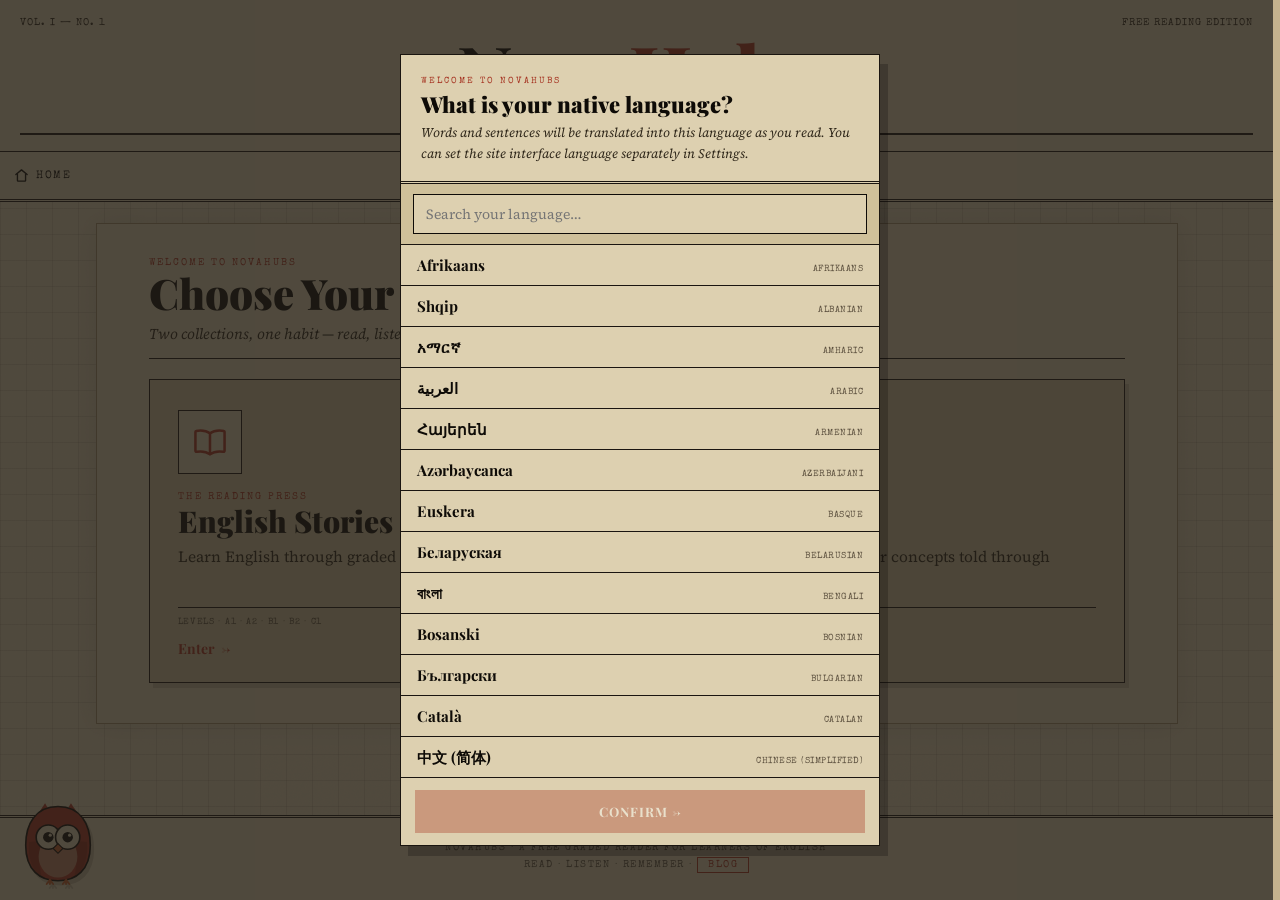
==== commit 981b1565: "feat: update site core, add mascot, dynamic AI covers, and TTS features" ====
--- a/the-story-gazette.html
+++ b/the-story-gazette.html
@@ -24,514 +24,12 @@
   "inLanguage":"en"
 }
 </script>
-<style>
-  :root{
-    --bg-outer:#c4b28e; --app-border:#9e8c68;
-    --paper:#ddd0b0; --paper-2:#cfc09a;
-    --ink:#0e0b07; --ink-soft:#2e2619; --faint:#5e5240;
-    --line:#1a1510;
-    --accent:#a63422; --accent-2:#bf5a2a;
-    --sel:rgba(166,52,34,.18); --read:rgba(191,90,42,.24);
-    --serif:"Source Serif 4", Georgia, "Times New Roman", serif;
-    --display:"Playfair Display", Georgia, serif;
-    --type:"Special Elite","Courier New",monospace;
-    --grid-line:rgba(42,37,29,.11);
-  }
-  [data-theme="dark"]{
-    --bg-outer:#0a0806; --app-border:rgba(255,255,255,.07);
-    --paper:#1a1510; --paper-2:#221c12;
-    --ink:#ede8e0; --ink-soft:#9a9080; --faint:#8a7d6a;
-    --line:#2e2518;
-    --accent:#c44232; --accent-2:#d46a30;
-    --sel:rgba(196,66,50,.22); --read:rgba(208,106,48,.28);
-    --grid-line:rgba(255,255,255,.04);
-  }
-  .theme-ready *{transition:background-color .25s,color .2s,border-color .2s,box-shadow .2s;}
-  *{box-sizing:border-box;-webkit-tap-highlight-color:transparent;}
-  html,body{margin:0;padding:0;}
-  html{scrollbar-gutter:stable;}
-  body{
-    font-family:var(--serif);color:var(--ink);min-height:100vh;
-    background-color:var(--bg-outer);
-    background-image:
-      linear-gradient(var(--grid-line) 1px, transparent 1px),
-      linear-gradient(90deg, var(--grid-line) 1px, transparent 1px);
-    background-size:26px 26px;
-    -webkit-font-smoothing:antialiased;
-  }
-  #app{
-    width:100%;min-height:100vh;
-    background-color:var(--paper);
-    background-image:
-      linear-gradient(var(--grid-line) 1px, transparent 1px),
-      linear-gradient(90deg, var(--grid-line) 1px, transparent 1px),
-      url("data:image/svg+xml,%3Csvg xmlns='http://www.w3.org/2000/svg' width='200' height='200'%3E%3Cfilter id='q'%3E%3CfeTurbulence type='fractalNoise' baseFrequency='0.75' numOctaves='3'/%3E%3C/filter%3E%3Crect width='100%25' height='100%25' filter='url(%23q)' opacity='0.035'/%3E%3C/svg%3E");
-    background-size:26px 26px, 26px 26px, 200px 200px;
-    display:flex;flex-direction:column;
-  }
-
-  /* masthead (scrolls) */
-  header.mast{padding:18px 20px 12px;border-bottom:1px solid var(--line);background:var(--paper);}
-  .mast-top{display:flex;justify-content:space-between;align-items:center;
-    font-family:var(--type);font-size:10px;letter-spacing:1px;text-transform:uppercase;color:var(--ink-soft);}
-  .nameplate{font-family:var(--display);font-weight:900;text-align:center;line-height:.92;
-    font-size:clamp(40px,9vw,76px);margin:8px 0 4px;letter-spacing:-1px;}
-  .nameplate em{color:var(--accent);font-style:normal;}
-  .mast-kicker{text-align:center;font-family:var(--type);font-size:10px;letter-spacing:3px;
-    text-transform:uppercase;color:var(--faint);}
-  .mast-rule{display:flex;align-items:center;gap:12px;margin-top:10px;}
-  .mast-rule::before,.mast-rule::after{content:"";height:2px;background:var(--line);flex:1;}
-  .mast-rule span{font-family:var(--type);font-size:9px;letter-spacing:2px;text-transform:uppercase;color:var(--ink-soft);}
-
-  /* sticky toolbar with persistent BACK */
-  nav.topbar{position:sticky;top:0;z-index:45;background:var(--paper);
-    border-bottom:3px double var(--line);display:flex;align-items:stretch;justify-content:space-between;}
-  .tb-left{display:flex;align-items:center;padding-left:14px;min-width:0;}
-  #wordmark{font-family:var(--display);font-weight:900;font-size:18px;letter-spacing:-.5px;}
-  #wordmark em{color:var(--accent);font-style:normal;}
-  #backTop{display:none;align-items:center;gap:7px;background:none;border:none;cursor:pointer;
-    font-family:var(--type);font-size:11px;letter-spacing:1.5px;text-transform:uppercase;color:var(--ink);padding:12px 0;}
-  #backTop svg{width:15px;height:15px;}
-  .tb-nav{display:flex;}
-  .tb-nav button,.tb-nav a{background:none;border:none;border-left:1px solid var(--line);cursor:pointer;
-    padding:14px 16px;font-family:var(--display);font-weight:700;font-size:12px;letter-spacing:1px;
-    text-transform:uppercase;color:var(--ink-soft);transition:.15s;text-decoration:none;display:flex;align-items:center;}
-  .tb-nav button.on,.tb-nav a.on{background:var(--ink);color:var(--paper);}
-  @media(max-width:480px){ .tb-nav button,.tb-nav a{padding:14px 11px;font-size:11px;} #wordmark{font-size:16px;} }
-
-  main{flex:1;padding:22px 20px 40px;}
-  body.reading-mode main{padding-bottom:40px;}
-  .wrap{max-width:1080px;margin:0 auto;background:var(--paper);padding:32px 52px 40px;box-shadow:0 0 0 1px var(--app-border),4px 0 28px rgba(0,0,0,.06),-4px 0 28px rgba(0,0,0,.06);}
-  .wrap-read{max-width:720px;margin:0 auto;background:var(--paper);padding:32px 52px 40px;box-shadow:0 0 0 1px var(--app-border),4px 0 28px rgba(0,0,0,.06),-4px 0 28px rgba(0,0,0,.06);}
-  @media(max-width:600px){.wrap,.wrap-read{padding:22px 24px 32px;}}
-  .reveal{opacity:0;transform:translateY(10px);animation:rise .5s cubic-bezier(.2,.7,.2,1) forwards;}
-  @keyframes rise{to{opacity:1;transform:none;}}
-
-  /* section head */
-  .sec-head{margin:2px 0 20px;border-bottom:1px solid var(--line);padding-bottom:14px;}
-  .sec-kicker{font-family:var(--type);font-size:10px;letter-spacing:2px;text-transform:uppercase;color:var(--accent);}
-  .sec-title{font-family:var(--display);font-weight:900;font-size:clamp(28px,5vw,42px);line-height:1.02;margin:4px 0 8px;}
-  .sec-sub{font-style:italic;color:var(--ink-soft);font-size:15px;}
-
-  /* level tabs */
-  .levels{display:flex;border:1px solid var(--line);margin-bottom:22px;max-width:560px;}
-  .levels button{flex:1;background:none;border:none;border-right:1px solid var(--line);cursor:pointer;
-    padding:10px 2px 8px;font-family:var(--display);font-weight:700;font-size:15px;color:var(--ink-soft);}
-  .levels button:last-child{border-right:none;}
-  .levels button .lab{display:block;font-family:var(--type);font-size:7.5px;letter-spacing:1px;color:var(--faint);margin-top:1px;text-transform:uppercase;}
-  .levels button.on{background:var(--accent);color:#fff;}
-  .levels button.on .lab{color:#f3d8cf;}
-
-  /* grid */
-  .grid{display:grid;grid-template-columns:repeat(auto-fill,minmax(155px,1fr));gap:24px 18px;}
-  .card{cursor:pointer;position:relative;}
-  .done-stamp{position:absolute;top:8px;right:-1px;background:var(--accent);color:#fff;
-    font-family:var(--type);font-size:7.5px;letter-spacing:1.5px;text-transform:uppercase;
-    padding:4px 8px;display:flex;align-items:center;gap:4px;pointer-events:none;z-index:2;
-    box-shadow:-2px 2px 0 rgba(0,0,0,.18);}
-  .done-stamp svg{width:9px;height:9px;flex-shrink:0;}
-  .cover{width:100%;border:1px solid var(--line);display:block;background:var(--paper-2);
-    box-shadow:4px 5px 0 rgba(33,29,23,.16);transition:.18s;}
-  .card:hover .cover{transform:translate(-1px,-2px);box-shadow:6px 8px 0 rgba(33,29,23,.18);}
-  .cap{margin-top:10px;}
-  .cap .tt{font-family:var(--display);font-weight:700;font-size:16px;line-height:1.08;}
-  .cap .au{font-style:italic;color:var(--ink-soft);font-size:12px;margin-top:2px;}
-  .cap .meta{font-family:var(--type);font-size:8.5px;letter-spacing:.6px;color:var(--faint);text-transform:uppercase;
-    margin-top:5px;border-top:1px solid var(--line);padding-top:5px;}
-  .forth .cover{display:flex;align-items:center;justify-content:center;text-align:center;aspect-ratio:300/420;
-    border-style:dashed;box-shadow:none;background:repeating-linear-gradient(45deg,var(--paper),var(--paper) 8px,var(--paper-2) 8px,var(--paper-2) 16px);}
-  .forth .ftxt{font-family:var(--display);font-style:italic;color:var(--faint);font-size:14px;padding:10px;}
-
-  /* detail */
-  .detail-cover{display:flex;gap:26px;align-items:flex-start;flex-wrap:wrap;}
-  .detail-cover .cover{width:200px;flex:none;}
-  @media(max-width:520px){ .detail-cover .cover{width:138px;} .detail-cover{gap:16px;} }
-  .detail-head{flex:1;min-width:230px;}
-  .lvl-tag{display:inline-block;font-family:var(--type);font-size:9px;letter-spacing:1.5px;
-    text-transform:uppercase;background:var(--ink);color:var(--paper);padding:3px 9px;}
-  .detail-head h1{font-family:var(--display);font-weight:900;font-size:clamp(24px,4.5vw,34px);line-height:1.02;margin:10px 0 4px;}
-  .detail-head .by{font-style:italic;color:var(--ink-soft);font-size:15px;}
-  .detail-head .nar{font-family:var(--type);font-size:10px;color:var(--faint);letter-spacing:.5px;margin-top:6px;}
-  .blurb{font-size:16px;line-height:1.65;margin:22px 0;border-top:1px solid var(--line);border-bottom:1px solid var(--line);padding:16px 0;}
-  .blurb::first-letter{font-family:var(--display);font-weight:900;font-size:50px;float:left;line-height:.8;margin:4px 9px 0 0;color:var(--accent);}
-  .specs{display:grid;grid-template-columns:repeat(4,1fr);border:1px solid var(--line);margin-bottom:20px;}
-  .specs div{padding:11px 13px;border-right:1px solid var(--line);}
-  .specs div:last-child{border-right:none;}
-  @media(max-width:520px){ .specs{grid-template-columns:1fr 1fr;} .specs div:nth-child(2n){border-right:none;}
-    .specs div:nth-child(-n+2){border-bottom:1px solid var(--line);} }
-  .specs .k{font-family:var(--type);font-size:8.5px;letter-spacing:1px;text-transform:uppercase;color:var(--faint);}
-  .specs .v{font-family:var(--display);font-weight:700;font-size:16px;margin-top:3px;}
-  .btn-row{display:flex;gap:12px;flex-wrap:wrap;}
-  .btn{flex:1;min-width:200px;border:1px solid var(--line);cursor:pointer;font-family:var(--display);font-weight:700;
-    letter-spacing:1px;text-transform:uppercase;font-size:13px;padding:14px;display:flex;align-items:center;justify-content:center;gap:9px;}
-  .btn svg{width:16px;height:16px;}
-  .btn-primary{background:var(--accent);color:#fff;border-color:var(--accent);}
-  .btn-ghost{background:var(--paper);color:var(--ink);}
-
-  /* reader / article body */
-  .reader-head{border-bottom:3px double var(--line);padding-bottom:14px;margin-bottom:20px;}
-  .reader-head h1{font-family:var(--display);font-weight:900;font-size:clamp(26px,4.5vw,38px);line-height:1.03;margin:9px 0 3px;}
-  .reader-head .by{font-style:italic;color:var(--ink-soft);font-size:14px;}
-  .hint{font-family:var(--type);font-size:10.5px;color:var(--faint);letter-spacing:.4px;line-height:1.55;
-    border:1px solid var(--line);padding:10px 12px;margin-bottom:18px;background:var(--paper-2);}
-  .hint b{color:var(--accent);}
-  .mode-toggle{display:flex;border:1px solid var(--line);margin-bottom:16px;max-width:420px;}
-  .mode-toggle button{flex:1;background:none;border:none;border-right:1px solid var(--line);cursor:pointer;
-    padding:9px;font-family:var(--type);font-size:10px;letter-spacing:1.5px;text-transform:uppercase;color:var(--ink-soft);}
-  .mode-toggle button:last-child{border-right:none;}
-  .mode-toggle button.on{background:var(--ink);color:var(--paper);}
-  .story-body{font-size:18px;line-height:1.85;}
-  .story-body p{margin:0 0 17px;text-align:justify;hyphens:manual;}
-  @media(max-width:600px){.story-body p{text-align:left;}}
-  .story-body p:first-of-type::first-letter{font-family:var(--display);font-weight:900;font-size:62px;float:left;
-    line-height:.72;margin:7px 10px 0 0;color:var(--ink);}
-  .w{cursor:pointer;border-radius:2px;padding:0 .5px;transition:background .12s;}
-  .s{cursor:pointer;}
-  .word-mode .w:hover{background:var(--sel);}
-  .sentence-mode .s:hover{background:var(--sel);}
-  .sel{background:var(--sel);box-shadow:0 1px 0 var(--accent);}
-  .reading{background:var(--read);box-shadow:0 1px 0 var(--accent-2);}
-  .story-figure{margin:28px auto;max-width:100%;border:1px solid var(--line);padding:8px;background:var(--paper);box-shadow:4px 4px 0 var(--line),0 6px 18px rgba(0,0,0,.09);}
-  .story-fig-row{display:flex;gap:16px;margin:28px 0;}
-  .story-fig-row .story-figure{margin:0;flex:1 1 0;min-width:0;}
-  .story-img{display:block;width:100%;height:auto;border-radius:4px;}
-  .endcap{text-align:center;font-family:var(--type);font-size:11px;letter-spacing:3px;color:var(--faint);margin:26px 0 8px;}
-  .endcap::before,.endcap::after{content:"———— ";color:var(--line);}
-
-  /* ===== bottom dock (selection sheet) ===== */
-  #dock{position:fixed;left:0;right:0;bottom:0;z-index:60;display:none;justify-content:center;pointer-events:none;}
-  body.reading-mode #dock{display:flex;}
-  .dock-inner{width:100%;max-width:760px;display:flex;flex-direction:column;pointer-events:auto;
-    box-shadow:0 -14px 40px rgba(40,30,15,.22);}
-  #sheet{background:var(--paper);border-top:3px double var(--line);max-height:0;overflow:hidden;transition:max-height .3s ease;}
-  #sheet.up{max-height:62vh;overflow:auto;}
-  .sheet-pad{padding:14px 18px 16px;position:relative;}
-  .sheet-pad .sclose{position:absolute;right:8px;top:6px;background:none;border:none;cursor:pointer;color:var(--ink-soft);padding:8px;}
-  .sheet-pad .sclose svg{width:17px;height:17px;display:block;}
-  .sheet-kicker{font-family:var(--type);font-size:9px;letter-spacing:2px;text-transform:uppercase;color:var(--accent);}
-  .sheet-en{font-family:var(--display);font-size:19px;line-height:1.3;margin:6px 0 2px;padding-right:22px;}
-  .sheet-ar{font-size:19px;line-height:1.65;color:var(--ink);
-    margin-top:10px;border-top:1px dashed var(--line);padding-top:10px;display:none;font-family:var(--serif);}
-  .sheet-ar.show{display:block;}
-  .sheet-ar.loading{color:var(--faint);font-style:italic;}
-  .sheet-actions{display:grid;grid-template-columns:repeat(auto-fit,minmax(72px,1fr));gap:9px;margin-top:16px;}
-  .act{background:var(--paper-2);border:1px solid var(--line);cursor:pointer;padding:10px 4px;
-    font-family:var(--type);font-size:9px;letter-spacing:1px;text-transform:uppercase;color:var(--ink);
-    display:flex;flex-direction:column;align-items:center;gap:6px;}
-  .act svg{width:19px;height:19px;}
-  .act.saved{background:var(--ink);color:var(--paper);}
-  .act:active{transform:translateY(1px);}
-
-  /* ===== inline story audio player ===== */
-  .reader-audio{margin-top:18px;border:1px solid var(--line);background:var(--paper-2);padding:14px 16px;}
-  .ra-main{display:flex;align-items:center;gap:10px;flex-wrap:wrap;}
-  .ra-play{background:var(--ink);color:var(--paper);border:none;cursor:pointer;font-family:var(--display);
-    font-weight:700;letter-spacing:1px;text-transform:uppercase;font-size:12px;
-    padding:11px 22px;display:inline-flex;align-items:center;gap:9px;transition:.15s;flex-shrink:0;}
-  .ra-play:hover{opacity:.82;}
-  .ra-play svg{width:14px;height:14px;flex-shrink:0;}
-  .ra-nav{display:flex;align-items:center;gap:5px;}
-  .ra-nav-btn{background:var(--paper);border:1px solid var(--line);cursor:pointer;width:38px;height:38px;
-    display:flex;align-items:center;justify-content:center;color:var(--ink);transition:.15s;}
-  .ra-nav-btn:hover{background:var(--ink);color:var(--paper);}
-  .ra-nav-btn svg{width:12px;height:12px;}
-  .ra-pos{font-family:var(--type);font-size:10px;letter-spacing:.5px;color:var(--faint);min-width:44px;text-align:center;}
-  .speed-strip{display:flex;margin-top:12px;border:1px solid var(--line);width:fit-content;}
-  .sp{background:var(--paper);border:none;border-right:1px solid var(--line);cursor:pointer;font-family:var(--type);font-size:10px;letter-spacing:.3px;padding:10px 13px;color:var(--faint);transition:.15s;}
-  .sp:last-child{border-right:none;}
-  .sp:hover{background:var(--paper-2);color:var(--ink);}
-  .sp.on{background:var(--ink);color:var(--paper);font-weight:700;}
-  .voice-row-r{display:flex;align-items:center;gap:0;margin-top:6px;flex-wrap:wrap;row-gap:6px;}
-  .voice-row-r .vl{font-family:var(--type);font-size:8px;letter-spacing:1.2px;text-transform:uppercase;color:var(--faint);padding:0 8px 0 12px;}
-  .voice-row-r .vl:first-child{padding-left:0;}
-  .voice-row-r .vs-g{display:flex;border:1px solid var(--line);}
-  .voice-row-r .vs-g .sp{border-right:1px solid var(--line);}
-  .voice-row-r .vs-g .sp:last-child{border-right:none;}
-
-  /* saved */
-  .empty{text-align:center;padding:44px 16px;font-style:italic;color:var(--faint);border:1px dashed var(--line);font-size:15px;line-height:1.6;}
-  .folder-stat{display:grid;grid-template-columns:repeat(5,1fr);border:1px solid var(--line);margin-bottom:20px;max-width:560px;}
-  .folder-stat div{text-align:center;padding:9px 2px;border-right:1px solid var(--line);}
-  .folder-stat div:last-child{border-right:none;}
-  .folder-stat .n{font-family:var(--display);font-weight:900;font-size:21px;}
-  .folder-stat .l{font-family:var(--type);font-size:8px;letter-spacing:1px;color:var(--faint);text-transform:uppercase;}
-  .clip-list{display:grid;grid-template-columns:repeat(auto-fill,minmax(300px,1fr));gap:14px;}
-  .clip{border:1px solid var(--line);background:var(--paper);}
-  .clip .clip-en{font-family:var(--display);font-size:16px;line-height:1.4;padding:14px 15px 4px;cursor:pointer;}
-  .clip .clip-ar{font-size:16px;line-height:1.6;color:var(--ink-soft);padding:0 15px 4px;}
-  .clip .clip-src{font-family:var(--type);font-size:9px;letter-spacing:.5px;text-transform:uppercase;color:var(--faint);
-    border-top:1px dashed var(--line);margin-top:9px;padding:9px 15px;display:flex;justify-content:space-between;align-items:center;gap:8px;flex-wrap:wrap;}
-  .clip .clip-src .from{flex:1;min-width:120px;}
-  .clip .clip-tools{display:flex;gap:6px;}
-  .clip .ct{background:none;border:1px solid var(--line);cursor:pointer;padding:8px 10px;color:var(--ink);
-    display:flex;align-items:center;gap:4px;font-family:var(--type);font-size:8px;letter-spacing:.5px;text-transform:uppercase;}
-  .clip .ct svg{width:12px;height:12px;}
-  .clip .ct.del{color:var(--accent);border-color:var(--accent);}
-
-  /* save-hint notice */
-  .save-hint{display:flex;align-items:flex-start;gap:12px;
-    border:1px solid var(--line);background:var(--paper-2);
-    padding:12px 14px;margin-bottom:22px;position:relative;}
-  .save-hint-icon{flex-shrink:0;width:32px;height:32px;background:var(--ink);color:var(--paper);
-    display:flex;align-items:center;justify-content:center;margin-top:1px;}
-  .save-hint-icon svg{width:16px;height:16px;}
-  .save-hint-body{flex:1;min-width:0;}
-  .save-hint-title{font-family:var(--display);font-weight:700;font-size:13px;margin-bottom:4px;}
-  .save-hint-text{font-family:var(--type);font-size:9.5px;letter-spacing:.4px;color:var(--ink-soft);line-height:1.7;}
-  .save-hint-text strong{color:var(--accent);font-style:normal;}
-  .save-hint-steps{display:flex;align-items:center;gap:6px;margin-top:8px;flex-wrap:wrap;}
-  .save-hint-step{font-family:var(--type);font-size:9px;letter-spacing:.8px;text-transform:uppercase;
-    background:var(--ink);color:var(--paper);padding:4px 9px;display:flex;align-items:center;gap:5px;}
-  .save-hint-step svg{width:11px;height:11px;}
-  .save-hint-arrow{color:var(--faint);font-size:12px;}
-  .save-hint-close{position:absolute;top:4px;right:4px;background:none;border:none;cursor:pointer;
-    color:var(--faint);font-size:16px;line-height:1;padding:8px 10px;}
-  .save-hint-close:hover{color:var(--ink);}
-
-  .toast{position:fixed;left:50%;bottom:20px;transform:translateX(-50%) translateY(20px);
-    background:var(--ink);color:var(--paper);font-family:var(--type);font-size:11px;letter-spacing:1px;
-    text-transform:uppercase;padding:11px 20px;z-index:90;opacity:0;transition:.3s;pointer-events:none;border:1px solid var(--line);}
-  .toast.show{opacity:1;transform:translateX(-50%) translateY(0);}
-
-  footer{padding:22px 20px 26px;border-top:3px double var(--line);text-align:center;background:var(--paper);
-    font-family:var(--type);font-size:9.5px;letter-spacing:1.5px;text-transform:uppercase;color:var(--faint);line-height:1.8;}
-  .blog-badge{color:var(--accent);text-decoration:none;border:1px solid var(--accent);padding:2px 10px;letter-spacing:1.5px;transition:background .18s,color .18s;}
-  .blog-badge:hover{background:var(--accent);color:#fff;}
-
-  /* backup / export-import */
-  .backup-row{margin-top:28px;padding:18px 20px;border:1px solid var(--line);background:var(--paper-2);display:flex;gap:10px;flex-wrap:wrap;align-items:center;}
-  .backup-note{font-family:var(--type);font-size:9px;letter-spacing:.8px;color:var(--faint);text-transform:uppercase;width:100%;margin-bottom:4px;}
-  .btn-backup{background:var(--paper);border:1px solid var(--line);cursor:pointer;font-family:var(--display);font-weight:700;
-    letter-spacing:1px;text-transform:uppercase;font-size:11px;padding:10px 18px;
-    display:inline-flex;align-items:center;gap:7px;color:var(--ink);transition:.15s;text-decoration:none;}
-  .btn-backup:hover{background:var(--ink);color:var(--paper);}
-  .btn-backup svg{width:13px;height:13px;flex-shrink:0;}
-  #importFile{display:none;}
-
-  /* PDF download button */
-  .dl-pdf-row{margin-top:32px;border-top:1px solid var(--line);padding-top:22px;text-align:center;}
-  .dl-pdf{background:var(--paper);border:1px solid var(--line);cursor:pointer;font-family:var(--display);font-weight:700;
-    letter-spacing:1px;text-transform:uppercase;font-size:12px;padding:12px 28px;
-    display:inline-flex;align-items:center;gap:9px;color:var(--ink);transition:.15s;}
-  .dl-pdf:hover{background:var(--ink);color:var(--paper);}
-  .dl-pdf svg{width:15px;height:15px;flex-shrink:0;}
-
-  /* ===== print / PDF ===== */
-  @media print{
-    nav.topbar,footer,.mode-toggle,.hint,.reader-audio,#sheet,.toast,.dl-pdf-row{display:none!important;}
-    html,html[data-theme="dark"]{--bg-outer:#fff;--app-border:#c5b693;--paper:#fff;--paper-2:#f3ede0;--ink:#211d17;--ink-soft:#4a4339;--faint:#8a7f6c;--line:#2a251d;--accent:#a63422;--accent-2:#bf5a2a;}
-    html,body{background:#fff!important;}
-    body.reading-mode main{padding-bottom:0!important;}
-    main{padding:0!important;}
-    .reveal{opacity:1!important;transform:none!important;animation:none!important;}
-    .wrap-read{max-width:100%!important;padding:0!important;}
-    article{padding:1.5cm 2cm!important;}
-    .lvl-tag{background:#2a251d!important;color:#fff!important;-webkit-print-color-adjust:exact;print-color-adjust:exact;}
-    .reader-head{border-bottom:2px solid #2a251d;padding-bottom:16px;margin-bottom:20px;}
-    .reader-head h1{font-size:26pt;margin:10px 0 4px;}
-    .story-body{font-size:12pt;line-height:1.85;}
-    .story-body p{margin:0 0 14pt;text-align:justify;hyphens:manual;}
-    .story-figure{break-inside:avoid;border:1px solid #2a251d!important;-webkit-print-color-adjust:exact;print-color-adjust:exact;}
-    .story-img{width:100%;height:auto;border-radius:0;}
-    .endcap{display:block!important;}
-    h1{break-after:avoid;}
-    p{orphans:3;widows:3;}
-    .done-row,.rev-row{display:none!important;}
-  }
-
-  /* ===== quiz & review ===== */
-  .quiz-wrap{max-width:720px;margin:0 auto;}
-  .quiz-kicker{font-family:var(--type);font-size:9px;letter-spacing:2px;text-transform:uppercase;color:var(--accent);margin-bottom:6px;}
-  .qz-bar-wrap{height:5px;background:var(--paper-2);border:1px solid var(--line);}
-  .qz-bar-fill{height:100%;background:var(--accent);transition:width .4s;}
-  .quiz-count{font-family:var(--type);font-size:10px;letter-spacing:.8px;color:var(--faint);text-transform:uppercase;margin-top:7px;}
-  .quiz-card{border:1px solid var(--line);padding:26px 22px;background:var(--paper);box-shadow:3px 3px 0 rgba(33,29,23,.1);margin-top:18px;}
-  .qz-type-tag{font-family:var(--type);font-size:9px;letter-spacing:2px;text-transform:uppercase;color:var(--accent);margin-bottom:12px;}
-  .qz-q{font-family:var(--display);font-size:clamp(16px,2.5vw,20px);line-height:1.65;margin-bottom:18px;}
-  .qz-blank{color:var(--accent);text-decoration:underline;text-decoration-style:dotted;font-style:italic;}
-  .qz-input{width:100%;border:2px solid var(--line);background:var(--paper);padding:12px 14px;
-    font-family:var(--display);font-size:16px;color:var(--ink);box-sizing:border-box;outline:none;transition:.15s;}
-  .qz-input:focus{border-color:var(--ink);}
-  .qz-input.ok{border-color:#4a7a4a;background:#f5fbf5;}
-  .qz-input.err{border-color:#b03030;background:#fdf5f5;}
-  .qz-feedback{margin-top:14px;padding:12px 15px;font-size:13px;font-family:var(--type);letter-spacing:.3px;display:none;}
-  .qz-feedback.ok{display:block;background:#f5fbf5;border-left:3px solid #4a7a4a;color:#2d5a2d;}
-  .qz-feedback.err{display:block;background:#fdf5f5;border-left:3px solid #b03030;color:#7a1c1c;}
-  .qz-btns{display:flex;gap:10px;margin-top:18px;flex-wrap:wrap;align-items:center;}
-  .qz-ar{font-size:21px;direction:rtl;text-align:right;font-family:var(--serif);color:var(--ink);
-    padding:14px 16px;border:1px dashed var(--line);margin-bottom:18px;background:var(--paper-2);line-height:1.6;}
-  .qz-mic{background:var(--paper);border:1px solid var(--line);cursor:pointer;font-family:var(--display);font-weight:700;
-    letter-spacing:1px;text-transform:uppercase;font-size:11px;padding:11px 18px;display:inline-flex;align-items:center;gap:8px;color:var(--ink);transition:.15s;}
-  .qz-mic:hover,.qz-mic.active{background:var(--ink);color:var(--paper);}
-  .qz-mic svg{width:14px;height:14px;flex-shrink:0;}
-  .qz-skip{background:none;border:none;cursor:pointer;font-family:var(--type);font-size:11px;letter-spacing:.5px;
-    color:var(--faint);text-decoration:underline;padding:4px 0;cursor:pointer;}
-  .qr-ring{width:88px;height:88px;border-radius:50%;border:3px solid var(--accent);display:flex;align-items:center;
-    justify-content:center;font-family:var(--display);font-weight:900;font-size:28px;margin:0 auto 18px;}
-  .qr-label{font-family:var(--display);font-weight:900;font-size:22px;margin-bottom:8px;text-align:center;}
-  .qr-sub{font-size:15px;color:var(--ink-soft);margin-bottom:24px;line-height:1.5;text-align:center;}
-  .qr-list{border:1px solid var(--line);margin-bottom:22px;}
-  .qr-row{display:flex;justify-content:space-between;align-items:center;padding:8px 14px;border-bottom:1px solid var(--line);font-size:13px;}
-  .qr-row:last-child{border-bottom:none;}
-  .qr-ok{color:#4a7a4a;font-weight:700;font-size:16px;}
-  .qr-no{color:#b03030;font-weight:700;font-size:16px;}
-  .qz-results{padding:36px 20px;}
-  /* done-reading button */
-  .done-row{margin-top:28px;text-align:center;}
-  .done-btn{background:var(--accent);color:#fff;border:none;cursor:pointer;font-family:var(--display);font-weight:700;
-    letter-spacing:1px;text-transform:uppercase;font-size:13px;padding:15px 32px;
-    display:inline-flex;align-items:center;gap:10px;transition:.15s;}
-  .done-btn:hover{opacity:.85;}
-  .done-btn svg{width:17px;height:17px;}
-  /* review button in folders */
-  .rev-row{margin-top:20px;padding-top:18px;border-top:1px solid var(--line);text-align:center;}
-  .rev-btn{background:var(--paper);border:1px solid var(--line);cursor:pointer;font-family:var(--display);font-weight:700;
-    letter-spacing:1px;text-transform:uppercase;font-size:12px;padding:12px 28px;
-    display:inline-flex;align-items:center;gap:9px;color:var(--ink);transition:.15s;}
-  .rev-btn:hover{background:var(--ink);color:var(--paper);}
-  .rev-btn svg{width:14px;height:14px;}
-  /* dictation */
-  .qz-dict-hint{font-size:14px;color:var(--ink-soft);margin-bottom:16px;line-height:1.5;font-family:var(--type);}
-  /* word-level result */
-  .qz-word-result{font-family:var(--display);font-size:18px;line-height:2.3;}
-  .qw-ok{background:#d4edda;border-radius:3px;padding:2px 5px;}
-  .qw-close{background:#fff3cd;border-radius:3px;padding:2px 5px;}
-  .qw-miss{background:#f8d7da;border-radius:3px;padding:2px 5px;text-decoration:line-through;opacity:.8;}
-  .qz-spoken-line{font-size:12px;color:var(--faint);margin-top:8px;font-style:italic;font-family:var(--type);}
-
-  /* ===== global polish ===== */
-  ::selection{background:var(--sel);}
-  ::-webkit-scrollbar{width:7px;height:7px;}
-  ::-webkit-scrollbar-track{background:transparent;}
-  ::-webkit-scrollbar-thumb{background:var(--line);border-radius:4px;}
-  ::-webkit-scrollbar-thumb:hover{background:var(--faint);}
-  :focus-visible{outline:2px solid var(--accent);outline-offset:2px;}
-  /* theme toggle button — inline icon, no text */
-  #themeBtn{padding:0 14px;line-height:0;}
-  #themeBtn svg{display:block;}
-  /* dark mode quiz answer fields */
-  [data-theme="dark"] .qz-input{background:var(--paper-2);color:var(--ink);border-color:var(--line);}
-  [data-theme="dark"] .qz-input.ok{border-color:#4a7a4a;background:#0d1f0d;}
-  [data-theme="dark"] .qz-input.err{border-color:#b03030;background:#1f0d0d;}
-  [data-theme="dark"] .qz-feedback.ok{background:#0d1f0d;color:#7ec47e;}
-  [data-theme="dark"] .qz-feedback.err{background:#1f0d0d;color:#d97070;}
-  [data-theme="dark"] .qw-ok{background:#1a3d1a;}
-  [data-theme="dark"] .qw-close{background:#3a3210;}
-  [data-theme="dark"] .qw-miss{background:#3a1010;}
-
-  /* ===== language picker modal ===== */
-  #langOverlay,#siteLangOverlay{position:fixed;inset:0;z-index:300;background:rgba(33,29,23,.75);display:flex;align-items:center;justify-content:center;padding:16px;}
-  #langModal{background:var(--paper);border:1px solid var(--line);max-width:480px;width:100%;max-height:88vh;display:flex;flex-direction:column;box-shadow:8px 10px 0 rgba(0,0,0,.22);}
-  .lm-head{padding:22px 20px 16px;border-bottom:3px double var(--line);}
-  .lm-kicker{font-family:var(--type);font-size:9px;letter-spacing:2px;text-transform:uppercase;color:var(--accent);margin-bottom:6px;}
-  .lm-title{font-family:var(--display);font-weight:900;font-size:22px;line-height:1.1;margin:0 0 7px;}
-  .lm-sub{font-size:13px;color:var(--ink-soft);line-height:1.6;margin:0;font-style:italic;}
-  .lm-search-wrap{padding:10px 12px;border-bottom:1px solid var(--line);background:var(--paper-2);}
-  .lm-search{width:100%;border:1px solid var(--line);background:var(--paper);padding:9px 12px;font-family:var(--serif);font-size:14px;color:var(--ink);outline:none;box-sizing:border-box;}
-  .lm-search:focus{border-color:var(--ink);}
-  .lm-list{flex:1;overflow-y:auto;min-height:180px;}
-  .lm-item{display:flex;align-items:baseline;gap:10px;padding:10px 16px;cursor:pointer;border-bottom:1px solid var(--line);transition:.1s;}
-  .lm-item:hover{background:var(--paper-2);}
-  .lm-item.on{background:var(--ink);color:var(--paper);}
-  .lm-item.on .lm-eng{color:rgba(255,255,255,.55);}
-  .lm-native{font-family:var(--display);font-size:15px;font-weight:700;flex:1;}
-  .lm-eng{font-family:var(--type);font-size:8.5px;letter-spacing:.5px;text-transform:uppercase;color:var(--faint);}
-  .lm-empty{padding:24px;text-align:center;font-style:italic;color:var(--faint);font-size:14px;}
-  .lm-foot{padding:12px 14px;border-top:1px solid var(--line);}
-  .lm-confirm{width:100%;background:var(--accent);color:#fff;border:none;cursor:pointer;font-family:var(--display);font-weight:700;letter-spacing:1px;text-transform:uppercase;font-size:13px;padding:13px;transition:.15s;}
-  .lm-confirm:hover:not(:disabled){opacity:.85;}
-  .lm-confirm:disabled{opacity:.35;cursor:not-allowed;}
-  .lm-cancel{width:100%;margin-top:8px;background:none;border:1px solid var(--line);color:var(--ink-soft);cursor:pointer;
-    font-family:var(--type);font-size:10px;letter-spacing:1.5px;text-transform:uppercase;padding:10px;transition:.15s;}
-  .lm-cancel:hover{background:var(--paper-2);color:var(--ink);}
-
-  /* ===== level picker modal ===== */
-  .lv-overlay{position:fixed;inset:0;background:rgba(33,29,23,.75);z-index:400;display:flex;align-items:center;justify-content:center;padding:20px;}
-  .lv-box{background:var(--paper);border:1px solid var(--line);max-width:560px;width:100%;box-shadow:8px 10px 0 rgba(0,0,0,.22);padding:28px 24px;}
-  .lv-title{font-family:var(--display);font-weight:900;font-size:22px;color:var(--ink);margin:0 0 6px;}
-  .lv-sub{font-size:13px;color:var(--ink-soft);font-style:italic;margin:0 0 22px;line-height:1.6;}
-  .lv-grid{display:grid;grid-template-columns:repeat(auto-fill,minmax(145px,1fr));gap:10px;margin-bottom:22px;}
-  .lv-card{border:2px solid var(--app-border);padding:14px 12px;cursor:pointer;transition:border-color .15s,background .15s;}
-  .lv-card:hover{border-color:var(--accent);}
-  .lv-card.on{border-color:var(--accent);background:var(--sel);}
-  .lv-badge{font-family:var(--type);font-size:24px;color:var(--accent);font-weight:700;margin-bottom:5px;}
-  .lv-name{font-family:var(--display);font-size:13px;font-weight:700;color:var(--ink);margin-bottom:3px;}
-  .lv-desc{font-size:11px;color:var(--ink-soft);line-height:1.45;}
-  .lv-confirm{font-family:var(--display);font-weight:700;letter-spacing:1px;text-transform:uppercase;font-size:13px;padding:13px;background:var(--accent);color:#fff;border:none;cursor:pointer;width:100%;transition:opacity .15s;}
-  .lv-confirm:hover:not(:disabled){opacity:.85;}
-  .lv-confirm:disabled{opacity:.35;cursor:not-allowed;}
-
-  /* ===== settings view ===== */
-  .settings-wrap{max-width:660px;margin:0 auto;padding:36px 52px 80px;background:var(--paper);box-shadow:0 0 0 1px var(--app-border),4px 0 28px rgba(0,0,0,.06),-4px 0 28px rgba(0,0,0,.06);}
-  .settings-section{margin-bottom:36px;}
-  .settings-head{font-family:var(--display);font-size:18px;font-weight:900;color:var(--ink);padding-bottom:8px;border-bottom:3px double var(--line);margin-bottom:4px;}
-  .settings-row{display:flex;align-items:center;justify-content:space-between;padding:13px 0;border-bottom:1px solid var(--line);gap:12px;}
-  .settings-row:last-child{border-bottom:none;}
-  .settings-label{font-family:var(--display);font-size:14px;font-weight:700;color:var(--ink);}
-  .settings-val{font-size:12px;color:var(--ink-soft);margin-top:2px;line-height:1.5;}
-  .settings-btn{font-family:var(--type);font-size:9px;letter-spacing:1.5px;text-transform:uppercase;padding:7px 14px;border:1.5px solid var(--accent);color:var(--accent);background:none;cursor:pointer;white-space:nowrap;flex-shrink:0;}
-  .settings-btn:hover{background:var(--sel);}
-  .stat-grid{display:grid;grid-template-columns:repeat(2,1fr);gap:10px;margin-bottom:24px;}
-  @media(min-width:500px){.stat-grid{grid-template-columns:repeat(4,1fr);}}
-  .stat-card{background:var(--paper-2);border:1px solid var(--app-border);padding:14px 12px;}
-  .stat-num{font-family:var(--display);font-size:28px;color:var(--accent);line-height:1;}
-  .stat-label{font-size:9px;font-family:var(--type);letter-spacing:1px;color:var(--ink-soft);text-transform:uppercase;margin-top:4px;}
-  .lp-wrap{margin-bottom:24px;}
-  .lp-labels{display:flex;justify-content:space-between;font-size:11px;color:var(--ink-soft);margin-bottom:5px;}
-  .lp-bar-bg{height:8px;background:var(--paper-2);border:1px solid var(--app-border);}
-  .lp-bar-fill{height:100%;background:var(--accent);transition:width .6s;}
-  .lp-caption{font-size:11px;color:var(--ink-soft);margin-top:5px;font-style:italic;}
-  .chart-wrap{background:var(--paper-2);border:1px solid var(--app-border);padding:18px;}
-  .chart-title{font-family:var(--type);font-size:9px;letter-spacing:1.5px;text-transform:uppercase;color:var(--ink-soft);margin-bottom:14px;}
-  .chart-svg{width:100%;overflow:visible;}
-  .chart-labels{display:flex;justify-content:space-between;font-size:9px;color:var(--faint);margin-top:4px;}
-  #settingsBtn{padding:0 14px;line-height:0;}
-  #settingsBtn svg{display:block;}
-
-  /* ── Tech section ─────────────────────────────────── */
-  /* folder system */
-  .fds-grid{display:grid;grid-template-columns:repeat(auto-fill,minmax(160px,1fr));gap:14px;margin-bottom:44px;}
-  .fds-card{cursor:pointer;border:1px solid var(--line);padding:20px 16px 16px;display:flex;flex-direction:column;align-items:flex-start;gap:6px;transition:.15s;overflow:hidden;min-width:0;}
-  .fds-card:hover{border-color:var(--fc,var(--accent));background:var(--paper-2);transform:translateY(-2px);}
-  .fds-empty{opacity:.5;}
-  .fds-icon svg{width:50px;height:auto;display:block;}
-  .fds-label{font-family:var(--display);font-size:18px;font-weight:700;color:var(--ink);line-height:1.2;margin-top:4px;word-break:break-word;width:100%;}
-  .fds-desc{font-family:var(--type);font-size:8.5px;letter-spacing:1.2px;text-transform:uppercase;color:var(--faint);}
-  .fds-cnt{font-family:var(--display);font-size:30px;font-weight:900;line-height:1;margin-top:auto;padding-top:14px;}
-  .fds-file-grid{display:grid;grid-template-columns:repeat(auto-fill,minmax(140px,1fr));gap:12px;margin-bottom:36px;}
-  .fds-file{cursor:pointer;border:1px solid var(--line);padding:16px 14px 12px;display:flex;flex-direction:column;align-items:flex-start;gap:6px;transition:.15s;}
-  .fds-file:hover{border-color:var(--accent);background:var(--paper-2);transform:translateY(-2px);}
-  .fds-file-icon svg{width:34px;height:auto;display:block;}
-  .fds-file-title{font-family:var(--serif);font-size:13px;font-weight:600;color:var(--ink);line-height:1.35;}
-  .fds-file-cnt{font-family:var(--type);font-size:8.5px;letter-spacing:1px;text-transform:uppercase;margin-top:auto;padding-top:8px;}
-  .tech-cats{display:flex;gap:0;border:1px solid var(--line);width:fit-content;margin-bottom:22px;}
-  .tech-cats button{font-family:var(--type);font-size:10px;letter-spacing:1.5px;text-transform:uppercase;padding:8px 22px;border:none;background:transparent;color:var(--ink-soft);cursor:pointer;transition:.14s;border-right:1px solid var(--line);}
-  .tech-cats button:last-child{border-right:none;}
-  .tech-cats button.on{background:var(--ink);color:var(--paper);font-weight:700;}
-  .tech-levels{display:flex;flex-wrap:wrap;gap:6px;margin-bottom:26px;}
-  .tech-levels button{font-family:var(--type);font-size:9px;letter-spacing:1.2px;text-transform:uppercase;padding:6px 16px;border:1.5px solid var(--app-border);background:transparent;color:var(--ink-soft);cursor:pointer;transition:.14s;}
-  .tech-levels button.on{border-color:var(--accent);color:var(--accent);background:var(--sel);}
-  .tech-levels button .tl-sub{display:block;font-size:7.5px;letter-spacing:.8px;opacity:.65;margin-top:2px;}
-  .tech-grid{display:grid;grid-template-columns:repeat(auto-fill,minmax(150px,1fr));gap:20px;}
-  .tech-card{cursor:pointer;border:1px solid var(--line);transition:.15s;}
-  .tech-card:hover{transform:translateY(-2px);box-shadow:4px 6px 0 rgba(33,29,23,.15);}
-  .tech-card-cov{aspect-ratio:4/3;overflow:hidden;background:var(--paper-2);display:flex;align-items:center;justify-content:center;}
-  .tech-card-cov svg{width:100%;height:100%;}
-  .tech-card-body{padding:10px 12px 12px;}
-  .tech-card-level{font-family:var(--type);font-size:7.5px;letter-spacing:1.5px;text-transform:uppercase;color:var(--faint);margin-bottom:4px;}
-  .tech-card-title{font-family:var(--display);font-weight:700;font-size:13px;line-height:1.3;color:var(--ink);margin-bottom:4px;}
-  .tech-card-blurb{font-size:11px;color:var(--ink-soft);line-height:1.5;}
-  /* Glossary at end of tech story */
-  .tech-glossary{margin-top:48px;border-top:2px solid var(--line);padding-top:28px;}
-  .tg-head{font-family:var(--type);font-size:9px;letter-spacing:2px;text-transform:uppercase;color:var(--faint);margin-bottom:18px;}
-  .tg-list{display:flex;flex-direction:column;gap:0;}
-  .tg-item{padding:12px 0;border-bottom:1px solid var(--line);display:grid;grid-template-columns:160px 1fr;gap:16px;align-items:baseline;}
-  .tg-term{font-family:var(--display);font-weight:700;font-size:14px;color:var(--ink);}
-  .tg-def{font-size:13px;color:var(--ink-soft);line-height:1.6;}
-  @media(max-width:520px){.tg-item{grid-template-columns:1fr;gap:4px;}.tech-grid{grid-template-columns:repeat(auto-fill,minmax(140px,1fr));}}
-</style>
+<link rel="stylesheet" href="assets/css/shared.css">
+<link rel="stylesheet" href="assets/css/app.css?v=2">
+<link rel="stylesheet" href="assets/css/mascot.css">
 </head>
 <body>
+<a class="skip-link" href="#view">Skip to content</a>
 <div id="app">
   <header class="mast">
     <div class="mast-top"><span>Vol. I — No. 1</span><span>Free Reading Edition</span></div>
@@ -542,13 +40,11 @@
 
   <nav class="topbar">
     <div class="tb-left">
+      <button id="homeTop" title="Home" aria-label="Home"><svg viewBox="0 0 24 24" fill="none" stroke="currentColor" stroke-width="2.2" stroke-linecap="round" stroke-linejoin="round"><path d="M3 10.5L12 3l9 7.5"/><path d="M5.5 9.5V20a1 1 0 0 0 1 1h11a1 1 0 0 0 1-1V9.5"/></svg><span>Home</span></button>
       <button id="backTop"><svg viewBox="0 0 24 24" fill="none" stroke="currentColor" stroke-width="2.2" stroke-linecap="round" stroke-linejoin="round"><path d="M15 5l-7 7 7 7"/></svg><span id="backLabel">Back</span></button>
-      <span id="wordmark">Nova<em>Hubs</em></span>
     </div>
     <div class="tb-nav">
-      <button data-nav="library" data-i18n="English Stories" class="on">English Stories</button>
-      <button data-nav="saved" data-i18n="Folders">Folders</button>
-      <button data-nav="tech" data-i18n="Tech">Tech</button>
+      <button data-nav="saved" id="foldersBtn" title="Folders" aria-label="Folders"><svg xmlns="http://www.w3.org/2000/svg" width="20" height="20" viewBox="0 0 24 24" fill="none" stroke="currentColor" stroke-width="1.5" stroke-linecap="round" stroke-linejoin="round"><path d="M22 19a2 2 0 0 1-2 2H4a2 2 0 0 1-2-2V5a2 2 0 0 1 2-2h5l2 3h9a2 2 0 0 1 2 2z"/></svg></button>
       <button data-nav="settings" id="settingsBtn" title="Settings" aria-label="Settings"><svg width="16" height="16" viewBox="0 0 24 24" fill="none" stroke="currentColor" stroke-width="2.2" stroke-linecap="round" stroke-linejoin="round"><circle cx="12" cy="12" r="3"/><path d="M19.4 15a1.65 1.65 0 0 0 .33 1.82l.06.06a2 2 0 0 1 0 2.83 2 2 0 0 1-2.83 0l-.06-.06a1.65 1.65 0 0 0-1.82-.33 1.65 1.65 0 0 0-1 1.51V21a2 2 0 0 1-4 0v-.09A1.65 1.65 0 0 0 9 19.4a1.65 1.65 0 0 0-1.82.33l-.06.06a2 2 0 0 1-2.83 0 2 2 0 0 1 0-2.83l.06-.06A1.65 1.65 0 0 0 4.68 15a1.65 1.65 0 0 0-1.51-1H3a2 2 0 0 1 0-4h.09A1.65 1.65 0 0 0 4.6 9a1.65 1.65 0 0 0-.33-1.82l-.06-.06a2 2 0 0 1 0-2.83 2 2 0 0 1 2.83 0l.06.06A1.65 1.65 0 0 0 9 4.68a1.65 1.65 0 0 0 1-1.51V3a2 2 0 0 1 4 0v.09a1.65 1.65 0 0 0 1 1.51 1.65 1.65 0 0 0 1.82-.33l.06-.06a2 2 0 0 1 2.83 0 2 2 0 0 1 0 2.83l-.06.06A1.65 1.65 0 0 0 19.4 9a1.65 1.65 0 0 0 1.51 1H21a2 2 0 0 1 0 4h-.09a1.65 1.65 0 0 0-1.51 1z"/></svg></button>
       <button id="themeBtn" title="Toggle theme" aria-label="Toggle dark mode"></button>
     </div>
@@ -594,2052 +90,26 @@
   </div>
 </noscript>
 
-<script>
-/* ======================================================================
-   NovaHubs — single-file reading app (stories + journal + folders)
-   ====================================================================== */
-
-/* ---------- engraving-style motifs ---------- */
-const M = {
-  door:`<rect x="30" y="14" width="60" height="92" rx="1"/><rect x="38" y="22" width="44" height="76"/><rect x="44" y="28" width="14" height="28"/><rect x="62" y="28" width="14" height="28"/><rect x="44" y="62" width="14" height="28"/><rect x="62" y="62" width="14" height="28"/><circle cx="50" cy="70" r="2.5"/>`,
-  cat:`<path d="M44 46l5-16 9 14"/><path d="M62 44l8-14 6 15"/><circle cx="60" cy="55" r="17"/><circle cx="53" cy="54" r="2"/><circle cx="67" cy="54" r="2"/><path d="M58 60q2 2 4 0"/><path d="M44 68c-4 27 6 32 16 32s20-5 16-32"/><path d="M76 95c19 0 19-26 7-30"/><path d="M40 58l-12-3M40 62l-12 1M76 58l12-3M76 62l12 1"/>`,
-  market:`<path d="M28 30h64"/><path d="M28 30v8q5 6 10 0 5-6 10 0 5 6 10 0 5-6 10 0 5 6 10 0 5-6 6 0v-8"/><path d="M32 42v62M88 42v62"/><path d="M28 78h64"/><ellipse cx="60" cy="90" rx="16" ry="10"/><path d="M48 85h24M44 90h32M50 95h20"/>`,
-  key:`<circle cx="42" cy="58" r="18"/><circle cx="42" cy="58" r="8"/><path d="M60 58h36"/><path d="M82 58v12M90 58v9M96 58v6"/>`,
-  train:`<rect x="22" y="46" width="68" height="30" rx="4"/><rect x="30" y="52" width="14" height="11"/><rect x="50" y="52" width="14" height="11"/><rect x="30" y="32" width="9" height="16"/><circle cx="36" cy="84" r="8"/><circle cx="60" cy="84" r="8"/><circle cx="82" cy="84" r="6"/><path d="M90 60h8v16"/><circle cx="40" cy="24" r="3"/><circle cx="50" cy="20" r="4"/><circle cx="62" cy="17" r="5"/>`,
-  map:`<path d="M26 32l22-8 24 8 22-8v60l-22 8-24-8-22 8z"/><path d="M48 24v60M72 32v60"/><path d="M40 50q12-10 22 2 10 12 24 2" stroke-dasharray="3 4"/><path d="M82 50l6 6M88 50l-6 6"/><path d="M34 36l4 4M38 36l-4 4"/>`,
-  lighthouse:`<path d="M50 100h22l-4-58H54z"/><path d="M52 60h18M53 76h16"/><rect x="52" y="30" width="18" height="13"/><path d="M50 30l11-9 11 9"/><path d="M52 36l-16-6M70 36l16-6M52 30l-12-12M70 30l12-12M61 24V8"/><path d="M40 100q21 8 42 0"/>`,
-  clock:`<circle cx="60" cy="60" r="38"/><circle cx="60" cy="60" r="32"/><path d="M60 31v6M60 83v6M31 60h6M83 60h6"/><path d="M60 60V40M60 60l15 9"/><circle cx="60" cy="60" r="3" fill="currentColor"/>`,
-  ship:`<path d="M26 80h68l-9 16H35z"/><path d="M60 80V26"/><path d="M60 30q22 6 0 44z"/><path d="M60 34q-16 5 0 34z"/><path d="M22 92q8 6 16 0 8-6 16 0 8 6 16 0 8-6 16 0 8 6 12 0"/>`,
-  house:`<rect x="38" y="54" width="44" height="48"/><path d="M32 56l28-26 28 26"/><rect x="54" y="76" width="14" height="26"/><rect x="44" y="62" width="12" height="11"/><rect x="72" y="36" width="8" height="14"/><circle cx="76" cy="26" r="3"/><circle cx="82" cy="20" r="4"/>`,
-  gears:`<circle cx="46" cy="62" r="16"/><circle cx="46" cy="62" r="6"/><path d="M46 46v-7M46 78v7M30 62h-7M62 62h7M35 51l-5-5M57 73l5 5M57 51l5-5M35 73l-5 5"/><circle cx="80" cy="48" r="11"/><circle cx="80" cy="48" r="4"/><path d="M80 37v-6M80 59v6M69 48h-6M91 48h6M73 41l-4-4M87 55l4 4M87 41l4-4M73 55l-4 4"/>`,
-  mountains:`<path d="M16 96l26-46 16 22 18-34 24 58z"/><path d="M42 50l-6 9 8 4 6-8M76 38l-6 11 9 3 6-9"/><circle cx="86" cy="30" r="9"/><path d="M86 14v-6M86 52v6M64 30h-6M108 30h6" stroke-width="1.6"/>`,
-  tree:`<path d="M56 100q4-28 4-44"/><path d="M64 100q-4-28-4-44"/><path d="M60 56q-10-4-10-14 0-12 12-12M60 56q12-2 16-12 4-12-8-18M60 30q-2-12-12-12-14 0-12 16M60 56q14 0 18-10"/><path d="M60 56q-12 2-18-6"/><path d="M52 70l-8-4M68 72l8-4M58 84l-9 3"/>`,
-  theatre:`<path d="M26 26q34 10 68 0"/><path d="M26 26v68q6 6 8 0V40M94 26v68q-6 6-8 0V40"/><path d="M34 40q12 6 24 0M62 40q12 6 24 0"/><path d="M34 50v40q5 5 9 0V54M86 50v40q-5 5-9 0V54"/><path d="M60 16l3 8 8 1-6 6 2 8-7-4-7 4 2-8-6-6 8-1z"/>`,
-  book:`<path d="M60 30v62"/><path d="M60 30C50 24 36 24 28 28v60c8-4 22-4 32 2"/><path d="M60 30c10-6 24-6 32-2v60c-8-4-22-4-32 2"/><path d="M36 42h16M36 52h16M36 62h16M68 42h16M68 52h16M68 62h16"/>`,
-  quill:`<path d="M28 96c22-8 46-32 58-68"/><path d="M86 28c-20 4-36 18-46 38 8 0 18-2 26-8"/><path d="M28 96l10-12"/><path d="M24 100h20"/>`,
-  lamp:`<path d="M44 38h32l-7 22H51z"/><path d="M60 60v28"/><path d="M46 88h28"/><path d="M60 38V24"/><path d="M51 24h18"/><path d="M53 49h14"/>`,
-  ear:`<path d="M42 88c0-6-6-10-6-26 0-18 12-30 28-30 14 0 22 10 22 22 0 12-12 14-12 24 0 8-6 12-12 12-8 0-10-6-10-12 0-6 6-6 6-12"/>`
-};
-
-let coverUID=0;
-function cover(motif, label, accent){
-  const uid="ht"+(++coverUID);
-  return `<svg class="cover" viewBox="0 0 300 420" xmlns="http://www.w3.org/2000/svg" preserveAspectRatio="xMidYMid meet">
-    <defs>
-      <pattern id="${uid}" width="7" height="7" patternUnits="userSpaceOnUse"><circle cx="2" cy="2" r="1" fill="${accent}" opacity="0.55"/></pattern>
-    </defs>
-    <rect width="300" height="420" fill="#e9dcc1"/>
-    <rect x="10" y="10" width="280" height="400" fill="none" stroke="#2a251d" stroke-width="2"/>
-    <rect x="16" y="16" width="268" height="388" fill="none" stroke="#2a251d" stroke-width="1"/>
-    <line x1="24" y1="52" x2="276" y2="52" stroke="#2a251d" stroke-width="1"/>
-    <text x="150" y="40" text-anchor="middle" font-family="Special Elite, monospace" font-size="12" letter-spacing="4" fill="#2a251d">NOVAHUBS</text>
-    <circle cx="252" cy="78" r="20" fill="${accent}"/>
-    <text x="252" y="83" text-anchor="middle" font-family="Playfair Display, serif" font-weight="700" font-size="15" fill="#fff">${label}</text>
-    <rect x="60" y="120" width="180" height="180" fill="${accent}" opacity="0.07"/>
-    <rect x="60" y="120" width="180" height="180" fill="url(#${uid})" opacity="0.3"/>
-    <rect x="60" y="120" width="180" height="180" fill="none" stroke="${accent}" stroke-width="1" opacity="0.5"/>
-    <g transform="translate(90,150)" fill="none" stroke="${accent}" stroke-width="2.6" stroke-linecap="round" stroke-linejoin="round">${M[motif]||M.book}</g>
-    <line x1="24" y1="336" x2="276" y2="336" stroke="#2a251d" stroke-width="1"/>
-    <text x="150" y="362" text-anchor="middle" font-family="Playfair Display, serif" font-style="italic" font-size="15" fill="#2a251d">An Illustrated Tale</text>
-    <text x="150" y="386" text-anchor="middle" font-family="Special Elite, monospace" font-size="9" letter-spacing="2" fill="#8a7f6c">FROM LIFE &amp; IMAGINATION</text>
-  </svg>`;
-}
-
-/* ---------- stories ---------- */
-const STORIES = [
-  { id:"a1-1", level:"A1", motif:"door", title:"The Red Door", author:"E. Hartwell",
-    blurb:"A quiet man, a small bird, and a door the colour of morning. Sometimes a friend is the smallest thing in the garden.",
-    images:["images/A1/The red door/1.webp",["images/A1/The red door/2.webp","images/A1/The red door/3.webp"],"images/A1/The red door/4.webp"],
-    imgSize:[2816,1536],
-    body:[
-      "Tom lives in a small town. His house is white. The door is red. Every morning, he opens the red door. He looks at the sky. The sky is blue. A small bird sits on the wall. The bird is brown.",
-      "\"Good morning, bird,\" says Tom. The bird looks at him. Then it flies away. Tom walks to the shop. He buys bread and milk. The shop is near the park. In the park, children play. A dog runs after a ball. Tom smiles. He likes the park.",
-      "At noon, Tom goes home. He opens the red door again. He makes tea. He sits by the window. The brown bird comes back. It sits on the wall. Tom is happy. \"You are my friend,\" he says. The bird sings a little song. Tom drinks his tea. It is a good day."
-    ]},
-  { id:"a1-2", level:"A1", motif:"cat", title:"Anna and the Cat", author:"M. Foley",
-    blurb:"Pip the cat likes milk and sleep. But one afternoon Pip is gone, and a small search begins in the garden.",
-    images:["images/A1/Anna and the Cat/1.webp","images/A1/Anna and the Cat/2.webp","images/A1/Anna and the Cat/3.webp"],
-    imgSize:[1672,941],
-    body:[
-      "Anna has a cat. The cat is black and white. Its name is Pip. Pip is small. Pip likes milk. Every day, Anna gives Pip some milk. Pip drinks the milk. Then Pip sleeps on the bed.",
-      "One day, Pip is not in the house. Anna looks in the kitchen. No cat. She looks under the bed. No cat. She looks in the garden. There is Pip! Pip is in a tree. \"Come down, Pip,\" says Anna. But Pip does not come down.",
-      "Anna gets a chair. She stands on the chair. She takes Pip in her arms. \"You are a bad cat,\" she says. But she is not angry. She loves Pip. They go into the house. Anna gives Pip some milk. Pip is happy now. Pip sleeps on the bed again."
-    ]},
-  { id:"a1-3", level:"A1", motif:"market", title:"A Day at the Market", author:"R. Okonkwo",
-    blurb:"On Saturday the market is full of colour and noise. Mrs. Lee has a basket, a few coins, and a soft spot for one pink flower.",
-    images:["images/A1/A Day at the Market/1.webp","images/A1/A Day at the Market/2.webp","images/A1/A Day at the Market/3.webp","images/A1/A Day at the Market/4.webp"],
-    imgSize:[2816,1536],
-    body:[
-      "It is Saturday. Mrs. Lee goes to the market. The market is big. There are many people. There are red apples and green pears. There is yellow cheese and fresh fish. Mrs. Lee has a basket.",
-      "\"How much is the bread?\" she asks. \"Two coins,\" says the man. Mrs. Lee buys the bread. She buys apples too. The apples are sweet. She buys some fish for dinner.",
-      "A little girl sells flowers. The flowers are white and pink. \"Please buy a flower,\" says the girl. Mrs. Lee buys one pink flower. She gives the girl a coin. \"Thank you,\" says the girl.",
-      "Mrs. Lee goes home. Her basket is full. She is tired but happy. At home, she puts the flower in water. The kitchen smells good."
-    ]},
-  { id:"a1-4", level:"A1", motif:"tree", title:"The Apple Tree", author:"H. Blake",
-    blurb:"An old tree, a yellow bird, and a cool red apple. Tom finds that the best things in life are already growing outside the door.",
-    body:[
-      "Tom has a small garden behind his house. In the garden, there is a big tree. The tree is very old. It has green leaves and many red apples. Tom loves the tree. Every morning, he goes outside and looks at it.",
-      "One day, Tom sees a small yellow bird in the tree. The bird sits on a branch and sings. Tom stands under the tree and listens. The song is beautiful. He does not move. The bird looks at him and sings again.",
-      "Tom picks one red apple from the tree. It is sweet and cold. He eats it slowly. Then a cat walks into the garden. The cat sees the bird and stops. But the bird flies away. The cat sits under the tree and looks at Tom.",
-      "In the afternoon, Tom's sister, Lisa, comes to the garden. She looks at the tree. \"It is beautiful!\" she says. Tom gives her an apple. They sit under the tree together. The sun is warm. It is a good afternoon."
-    ]},
-  { id:"a2-1", level:"A2", motif:"key", title:"The Lost Key", author:"J. Marlowe",
-    blurb:"Daniel is late, and his key is nowhere to be found. The rescue comes from the last place he thought to look: next door.",
-    body:[
-      "Daniel was late for work. He put on his coat and looked for his key. It was not on the table. It was not in his pocket. He looked everywhere, but he could not find it.",
-      "\"Where did I leave it?\" he asked himself. He remembered the night before. He had come home in the rain. He had been very tired. Perhaps the key was still in the door? He ran outside, but the key was not there.",
-      "Then he saw his neighbour, Mrs. Carter. She was holding something shiny. \"Is this yours?\" she asked with a smile. \"I found it on the path last night.\" It was his key! Daniel was so happy. \"Thank you so much,\" he said. \"You saved my morning.\"",
-      "He took the key, locked the door carefully, and hurried to the bus. This time, he was only a little late."
-    ]},
-  { id:"a2-2", level:"A2", motif:"train", title:"The Night Train", author:"S. Bellamy",
-    blurb:"A girl travels alone toward the mountains. An old man with a newspaper makes her a quiet promise about the morning.",
-    body:[
-      "The night train left the city at ten o'clock. Sara sat by the window with a small bag on her knees. Outside, the lights of the houses grew smaller and smaller. Soon there was only darkness and the sound of the wheels.",
-      "An old man sat opposite her. He was reading a newspaper. After some time, he looked up. \"Are you travelling far?\" he asked kindly. \"To the mountains,\" said Sara. \"My grandmother lives there. I have not seen her for two years.\"",
-      "The old man nodded. \"The mountains are beautiful in the morning,\" he said. \"When the sun comes up, you will see the snow on the high peaks.\" Sara smiled. She closed her eyes and tried to sleep. The train moved through the quiet night.",
-      "When she woke up, the sky was turning pink, and far away she could see the mountains, white and bright, just as the old man had promised."
-    ]},
-  { id:"a2-3", level:"A2", motif:"map", title:"The Old Map", author:"P. Greaves",
-    blurb:"Behind the old books, James finds a yellow map with a small red cross. What waits at the river is not gold, but something he keeps forever.",
-    body:[
-      "In the corner of the library, behind the old books, James found a map. It was very old. The paper was yellow and soft. There were strange marks on it, and a small red cross near the river.",
-      "\"What is this place?\" he thought. He showed the map to his sister, Lucy. \"Maybe it is treasure,\" she said with bright eyes. \"Let's find out!\" The next morning, they took the map and walked to the river.",
-      "They followed the old path between the trees. The map was difficult to read, but at last they came to a big stone near the water. Lucy looked behind the stone. There was a small metal box!",
-      "Inside the box, there was no gold. There were old letters and a photograph of two children, long ago. \"It is not treasure,\" said James quietly. \"It is a memory.\" They put the box back, but they kept the map forever."
-    ]},
-  { id:"a2-4", level:"A2", motif:"lamp", title:"The Birthday Surprise", author:"T. Lawson",
-    blurb:"Omar has an idea, a few friends, and very little money. Sometimes the best gifts are the ones nobody had to buy.",
-    body:[
-      "It was Emma's birthday next Saturday. Her friend, Omar, wanted to make it special. He knew that Emma loved flowers, books, and chocolate cake. But he did not have much money, and the shops were very expensive. He thought about it for two days. Then he had an idea. He called their other friends — Yuki, Carlos, and Sophie — and told them his plan. They all agreed. It was going to be a good surprise.",
-      "On Friday afternoon, they met at Omar's house. Yuki brought flowers from her garden: yellow and white ones. Carlos made a chocolate cake at home. It was not very beautiful, but it smelled wonderful. Sophie found a small book of poems in a second-hand shop and wrapped it in blue paper. Omar cleaned his kitchen and put a white cloth on the table. By seven o'clock, everything was ready.",
-      "They sent a message to Emma and asked her to come to Omar's house. They said only that they needed her help with something. Emma was a little surprised, but she came. When she opened the door, the room was dark. Then the lights came on. All her friends shouted \"Happy birthday!\" Emma stopped. She looked at the flowers, the cake, and the small blue present on the table. Her eyes became wet. \"I didn't know you remembered,\" she said quietly.",
-      "They had dinner together. Carlos's cake was a little too sweet, but everyone ate two pieces. Yuki told a funny story about the flowers — she had to carry them on the bus, and a woman thought she was going to a wedding. They all laughed. After dinner, Emma opened her present. She read the first poem out loud. It was about friendship. Nobody spoke when she finished. Then Omar smiled and said, \"Shall we have more cake?\"",
-      "Emma stayed until late. When she left, she hugged everyone at the door. The night was cold and the street was quiet. She walked home slowly. She moved to the city only one year ago, and sometimes she felt lonely. But tonight was different. She put her hand in her coat pocket and felt the small book. She smiled and walked faster."
-    ]},
-  { id:"b1-1", level:"B1", motif:"lighthouse", title:"The Lighthouse Keeper", author:"A. Whitlock",
-    blurb:"For thirty years Edward has kept the light on Grey Rock. On the worst night of the year, a small steady flame becomes everything.",
-    body:[
-      "For thirty years, Edward had kept the lighthouse on Grey Rock. Every evening, as the sun sank into the sea, he climbed the narrow stairs and lit the great lamp. Its light turned slowly through the night, warning ships of the dangerous rocks below.",
-      "Edward lived alone, but he was never truly lonely. He knew every bird that nested on the cliffs and every change in the colour of the water. The sailors who passed never saw his face, yet they trusted him completely. His light meant that someone was watching, that the way home was safe.",
-      "One stormy night, the wind screamed and the waves rose like grey mountains. Through the rain, Edward saw a small fishing boat in trouble, too close to the rocks. He could not reach it, but he did the only thing he could: he kept the lamp burning, bright and steady. The fishermen saw the light and turned their boat just in time.",
-      "The next morning, the sea was calm again. A young fisherman climbed up to the lighthouse to say thank you. \"We would have died without your light,\" he said. Edward only smiled. \"That is why I am here,\" he answered. \"A light is a small thing, but on a dark night, it can be everything.\""
-    ]},
-  { id:"b1-2", level:"B1", motif:"clock", title:"The Clockmaker's Daughter", author:"L. Renner",
-    blurb:"In a shop full of ticking hearts, Mira inherits her father's craft, and learns why a single tiny spring can return a man his grandfather.",
-    body:[
-      "In a quiet street in the old town, there was a small shop full of clocks. They covered every wall, and all day long they ticked together like a hundred small hearts. The shop belonged to Mr. Albrecht, an old clockmaker, and his daughter, Mira.",
-      "Mira had grown up among the clocks. She knew how to open them, clean them, and listen to their tiny voices. Her father had taught her that every clock had a character of its own. \"Some are nervous, some are lazy, and some are proud,\" he used to say with a smile.",
-      "When her father became ill, the work of the shop fell to Mira. Many customers were surprised to find a young woman behind the counter. \"Can she really fix a clock?\" they whispered. But when they saw how carefully she worked, their doubts disappeared.",
-      "One day, a rich man brought in a clock that no one in the city could repair. It had belonged to his grandfather, and it had been silent for many years. Mira worked on it for three days. She found a broken spring, no bigger than a hair, deep inside the machine.",
-      "When she finished, the clock began to tick again, soft and steady. The man had tears in his eyes. \"You have given my grandfather back to me,\" he said. And Mira understood, at last, why her father loved his work so much."
-    ]},
-  { id:"b1-3", level:"B1", motif:"ship", title:"Letters from the Sea", author:"C. Doran",
-    blurb:"An old sailor's letters teach his niece about distant ports, and about the one harbour he most wanted to reach.",
-    body:[
-      "Every summer, when she was young, Helen visited her uncle by the sea. He had once been a sailor, and his house was full of strange objects from faraway places: shells, maps, and a brass telescope that smelled of salt.",
-      "The thing Helen loved most was a wooden box of letters. They had been written by her uncle to his family, many years before, from ships all over the world. In them, he described storms and quiet seas, foreign ports and the friends he had made. Helen read them again and again until she knew them almost by heart.",
-      "\"Why did you stop sailing?\" she asked him one evening, as they watched the waves. The old man was quiet for a moment. \"Because one day I realised that the place I most wanted to reach was home,\" he said. \"The sea taught me many things, but it also taught me what I had left behind.\"",
-      "Years later, when her uncle had died, Helen found the box of letters again. This time she added one of her own, written to him, full of all the things she had never said. She did not post it, of course. She simply placed it in the box with the others and closed the lid gently, as if she were closing a door between two worlds."
-    ]},
-  { id:"b2-1", level:"B2", motif:"house", title:"The House on Marsh Lane", author:"V. Ashcombe",
-    blurb:"A writer buys a house the village would rather forget. What she finds inside is not ghosts, but the traces of those who lived and lost there.",
-    body:[
-      "No one had lived in the house on Marsh Lane for nearly twenty years, and the village had grown used to its silence. Children dared one another to touch its gate; older people simply looked away when they passed, as though the building reminded them of something they preferred to forget.",
-      "When Clara bought the house, the villagers were polite but distant. She was an outsider, a writer from the city who claimed she wanted \"peace and quiet.\" What she found instead was a house full of voices, not ghosts exactly, but the traces of the people who had lived there: a child's height marked in pencil on a doorframe, initials carved into a windowsill, a faded photograph left in a drawer.",
-      "As the weeks passed, Clara became curious. She began to ask questions in the village shop, and slowly the story came out. The house had belonged to a family that had lost everything in a single hard winter. After that, the place had simply been left to the damp and the wind.",
-      "Clara could have sold the house and moved on. Instead, she stayed. She repaired the broken windows and planted a garden where the marsh had crept too close. Little by little, the villagers began to visit. They brought stories of their own, and the house, which had been a monument to loss, slowly became something else: a place where the past was remembered without fear."
-    ]},
-  { id:"b2-2", level:"B2", motif:"gears", title:"The Watchmaker of Vienna", author:"H. Strauss",
-    blurb:"The finest watchmaker in Vienna measures time for everyone but himself, until a clumsy apprentice teaches him how to spend it.",
-    body:[
-      "Herr Brandt was, by any reasonable measure, the finest watchmaker in Vienna. His instruments were so precise that the city's musicians used them to keep time, and so beautiful that wealthy families passed them down from one generation to the next. Yet for all his skill, Herr Brandt was a deeply unhappy man.",
-      "The problem, as he saw it, was time itself. He spent his days measuring it, dividing it into ever smaller pieces, and yet he felt that his own life was slipping through his fingers, unmeasured and unlived. He had no family, few friends, and no memory of the last time he had laughed without thinking of work.",
-      "One winter, a young apprentice named Lotte came to work in his shop. She was clumsy at first, and impatient, but she possessed something that Herr Brandt had lost long ago: a sense of wonder. She would hold a finished watch to her ear and listen as though it were telling her a secret. She asked endless questions, not about how watches worked, but about why they mattered.",
-      "Slowly, almost against his will, Herr Brandt began to change. He started to take walks in the afternoon. He noticed the light on the river and the sound of bells across the city. When at last he gave Lotte her own bench in the shop, he realised that the most valuable thing he had ever made was not a watch at all, but the time he had finally learned to spend."
-    ]},
-  { id:"b2-3", level:"B2", motif:"mountains", title:"Smoke over the Valley", author:"D. Petrova",
-    blurb:"As wildfire crawls down the mountain, an old man refuses to leave his orchard. His granddaughter stays to learn what the land remembers.",
-    body:[
-      "The fire had started somewhere high in the mountains, and for three days the wind had carried it steadily down toward the valley. From the village, the people watched the line of smoke grow thicker, an orange glow appearing at night above the dark shape of the hills.",
-      "Most of the younger families had already packed their cars and left. But old Mr. Sava refused to go. He had lived in the same stone house all his life, as had his father before him, and he could not imagine abandoning the orchard he had spent fifty years tending. \"The trees cannot run,\" he said simply. \"So neither will I.\"",
-      "His granddaughter, Mira, stayed with him, though she was afraid. Together they cleared the dry grass around the house and soaked the roof with water from the well. They worked until their hands were raw and the sky had turned the colour of rust. When the fire finally reached the edge of their land, they stood together and watched, ready to run if they had to.",
-      "But the wind changed. In the cool of the early morning, rain began to fall, light at first, then heavy and steady, and the fire died into hissing smoke. The orchard was scorched at its edges, but it had survived. Mr. Sava knelt and touched the wet earth. \"You see,\" he said quietly to his granddaughter, \"the land remembers those who stay.\""
-    ]},
-  { id:"c1-1", level:"C1", motif:"map", title:"The Cartographer's Confession", author:"A. Reyes",
-    blurb:"For forty years he drew coastlines he had never seen. Near the end, the most honest map he ever made was of the limits of his own knowledge.",
-    body:[
-      "For the better part of forty years, Augustin Reyes had drawn maps for an empire that no longer existed. He had charted coastlines that other men had only glimpsed through fog, named rivers that no European had previously crossed, and filled the blank spaces of distant continents with mountains, forests, and the occasional, half-imagined beast. His maps hung in palaces and naval academies; his reputation was, in the language of his time, beyond reproach.",
-      "And yet, in the quiet of his study, Augustin kept a secret that would have destroyed him. Many of the lands he had drawn so confidently, he had never seen. He had inferred them, guessed at them, stitched them together from the contradictory reports of sailors who were often drunk and always exaggerating. Where the evidence ran out, he had simply continued the line, trusting that the world would be kind enough to match his imagination.",
-      "Most of the time, it was. But occasionally, ships sailed by his maps and found nothing where he had promised a harbour, or rocks where he had drawn open water. Men had died, he understood, following the elegant certainty of his ink. This knowledge sat in him like a stone.",
-      "Near the end of his life, Augustin began a final map, not of any real place, but of the limits of his own knowledge. He marked, with painful honesty, every coast he had invented and every river he had imagined. He labelled the vast interior of his most famous continent with a single phrase, repeated in his careful hand: \"Here I did not know.\" It was, he thought, the truest thing he had ever drawn. He left it unsigned, and asked that it be burned. His apprentice, who loved him, did not."
-    ]},
-  { id:"c1-2", level:"C1", motif:"tree", title:"An Inheritance of Silence", author:"E. Vance",
-    blurb:"After eleven years of estrangement, Eleanor inherits her quiet aunt's house, and discovers that silence was never the same thing as indifference.",
-    body:[
-      "When the lawyer's letter arrived, Eleanor had not spoken to her family in eleven years. The estrangement had been gradual rather than dramatic, not a single quarrel but a slow accumulation of unanswered calls and unsaid things, until the silence between them had hardened into something that felt permanent. So it was with a peculiar sense of unreality that she read that her aunt Margaret had died and left her the house in the country, along with everything in it.",
-      "She had not expected to be remembered at all. Margaret had always been the most reserved of her relatives, a woman who measured her words as though they were expensive, and who had watched the family's quarrels from a distance with an expression that gave nothing away. Eleanor had assumed, in the careless way of the young, that her aunt simply did not care.",
-      "The house, when she finally visited, told a different story. In the attic, Eleanor found boxes carefully labelled in Margaret's handwriting, each containing things that belonged to a different member of the family: a child's drawing, a wedding invitation, a newspaper clipping about a graduation. Her aunt, it seemed, had been quietly collecting the family's life for decades, preserving the very connections that the rest of them had been so careless to break.",
-      "At the bottom of one box, Eleanor found a letter addressed to her, written years before, and never sent. It was brief. \"I am not good with words,\" her aunt had written, \"so I have kept things instead. When you are ready, they will tell you that you were always loved.\" Eleanor sat on the dusty floor of the attic for a long time. The silence around her, she realised, had never been emptiness. It had been a kind of waiting."
-    ]},
-  { id:"c1-4", level:"C1", motif:"book", title:"The Untranslatable", author:"I. Nakamura",
-    blurb:"Forty years translating one poet's work, Emi has been praised for her precision. A dead man's notebook teaches her what she has been feeling all her life but had never managed to name.",
-    body:[
-      "For forty years, Emi Yoshida had been the voice through which a British poet spoke to Japanese readers. She had translated all seven of Aldous Gray's collections, working with the slow, exacting patience of someone who understood that a single mistranslated word could corrupt an entire poem the way a crack corrupts a bell. Literary critics had praised her versions as \"scrupulously faithful\" and \"quietly revelatory.\" When Gray died, it was to Emi that his estate sent the boxes of private papers, with a note saying that they could think of no one more fitting to receive them.",
-      "Among the notebooks, she found one dedicated entirely to his most famous poem, \"The Leaving.\" She had translated it a dozen times over the decades, revising slightly with each new edition, and she had always rendered its central word — a plain English word of seven letters — as a Japanese term meaning a profound longing for something absent. It was the obvious choice; every Japanese translator of Gray had made the same one. But reading his notes, she discovered that the word had been chosen to mean something far more specific: the ache of knowing that something was never fully possessed even in the moment of having it — not lost, precisely, but perpetually just beyond complete grasp.",
-      "There was, she understood immediately, no single Japanese word for this. She spent three weeks searching, filling notebooks with candidates and crossing each one out in turn. None of them held the right weight — that particular combination of presence and insufficiency that Gray had intended. She wrote to other translators, two in Germany and one in Brazil, all of whom had rendered the same poem. They had all made the same error. None of them had thought to look for a word that did not exist in their own language.",
-      "It was during one of these searching evenings, with open notebooks covering every surface of her desk, that she recognised what she had been feeling for most of her adult life. She had never married. She had spent her years giving voice to another person's vision, finding the closest available approximations and accepting their inadequacy as though it were a natural law rather than a choice. The sensation Gray had been writing about — the impossible gulf between wanting and having, even in the act of having — was not a literary problem she had encountered in a dead man's notebook. It was the texture of her own experience, left unnamed for decades.",
-      "The new translation she produced was accompanied by an explanatory note that ran to four dense pages, longer than the poem itself. In it, she did not simply define the word; she circled it, approached it from multiple angles, offered historical contexts, negations, and the testimonies of other languages that had come close but not quite arrived. Her editor, a practical woman, asked if she might consider shortening it. Emi considered this for a moment and then, for the first time in forty years, declined. \"It is not a note,\" she said quietly. \"It is the translation.\" The edition was published the following spring. Critics called the accompanying note unprecedented, excessive, and essential. Emi read their responses with the same steady attention she had always given to Gray's poetry, and found that for once the praise did not satisfy her and the criticism did not sting. She had, at last, written something entirely her own."
-    ]},
-  { id:"c1-3", level:"C1", motif:"theatre", title:"The Last Performance", author:"V. Mercer",
-    blurb:"A forgotten actress is offered a role of a single scene. In a few minutes of stage light, she rediscovers what the work was always for.",
-    body:[
-      "Vivienne Mercer had been a great actress, once. The theatres of three continents had emptied their seats for her; critics had exhausted their vocabularies trying to describe what she did on a stage. But that had been a long time ago, and the public, which adores nothing so much as a new face, had gradually forgotten the old one. By the time she was seventy, Vivienne lived alone in a small flat above a bakery, surrounded by the photographs of a woman who no longer seemed to exist.",
-      "When a young director approached her about a new play, she assumed at first that it was a mistake, or worse, an act of charity. The role was small, an old woman who appears in a single scene and speaks for no more than a few minutes. Vivienne nearly refused. Her pride, which had survived everything else, recoiled at the idea of returning to the stage as a footnote.",
-      "But something in the lines stayed with her. The character, like Vivienne herself, was a person whom the world had decided to overlook, and the few minutes she was given were her only chance to insist that she had existed, that she had mattered. Vivienne understood the part completely, because she was living it.",
-      "On opening night, she walked onto the stage for the first time in fifteen years. The audience, who did not recognise her, grew quiet not out of respect but out of attention, for there was something in the way this old woman held the silence that made them lean forward in their seats. When she finished, there was a pause, the rarest and most honest of all theatrical sounds, before the applause began.",
-      "Vivienne stood very still in the light. She had not come back to be remembered, she realised. She had come back to remind herself of what she had always known: that the work, and not the fame, had been the point all along."
-    ]}
-];
-
-const LEVELS = ["A1","A2","B1","B2","C1"];
-const LEVEL_DESC = {
-  A1:"Beginner — short sentences, present tense",
-  A2:"Elementary — everyday past and future",
-  B1:"Intermediate — longer narrative, feeling",
-  B2:"Upper-intermediate — nuance and atmosphere",
-  C1:"Advanced — literary prose and complexity"
-};
-const ACCENTS = { A1:"#5b7d4f", A2:"#3f6b8a", B1:"#a63422", B2:"#8a5a1f", C1:"#5a3a6b" };
-
-/* ---------- Tech section data ---------- */
-const TECH_LEVELS=['Zero','Beginner','Intermediate','Advanced','Pro'];
-const TECH_LEVEL_DESC={
-  prog:{Zero:'General Overview',Beginner:'Frontend Web',Intermediate:'Backend',Advanced:'Full Stack',Pro:'Expert Level'},
-  comp:{Zero:'Computing Basics',Beginner:'Hardware',Intermediate:'OS & Networking',Advanced:'Systems & Security',Pro:'Advanced CS'}
-};
-const TECH_ACCENTS={
-  prog:{Zero:'#4a7c59',Beginner:'#2e6da4',Intermediate:'#9e3a2f',Advanced:'#6b4a9e',Pro:'#b07820'},
-  comp:{Zero:'#5a6b42',Beginner:'#1d5f8a',Intermediate:'#8a3020',Advanced:'#5a3888',Pro:'#966414'}
-};
-
-const TECH_STORIES=[
-  /* ── PROGRAMMING ─────────────────────────────── */
-  {id:'tp-z1',cat:'prog',level:'Zero',motif:'book',title:'The Recipe Book',author:'NovaHubs Tech',
-   blurb:'What is a program? A simple story about instructions, computers, and the art of writing code.',
-   body:[
-     "Every morning, Sara makes coffee. She follows the same steps: fill the kettle, boil the water, add coffee to the cup. These steps are a recipe. A recipe tells you what to do, one step at a time.",
-     "A computer program is like a recipe. It is a list of instructions. The computer reads the instructions and follows them — first this, then that. The computer never forgets a step, and it never makes a mistake — if the recipe is correct.",
-     "Writing a program is called coding. The person who writes code is a programmer. The language they use is a programming language. There are many programming languages, just as there are many human languages. Each one is designed for a different purpose."
-   ],
-   terms:[
-     {term:'Program',def:'A set of instructions a computer follows to complete a task.'},
-     {term:'Code',def:'The text a programmer writes to create a program.'},
-     {term:'Coding',def:'The act of writing a program in a programming language.'},
-     {term:'Programmer',def:'A person who writes code.'},
-     {term:'Programming Language',def:'A formal language used to write instructions for a computer, such as Python or JavaScript.'},
-     {term:'Algorithm',def:'A step-by-step method for solving a problem.'},
-     {term:'Instruction',def:'A single command in a program that the computer executes.'}
-   ]},
-  {id:'tp-z2',cat:'prog',level:'Zero',motif:'lamp',title:'The Library Building',author:'NovaHubs Tech',
-   blurb:'How computers store data — from files and folders to memory and storage.',
-   body:[
-     "A large library has millions of books, each in a specific place — organized by shelves, sections, and floors. A computer works the same way. It stores information in a very organized structure so that it can find anything instantly.",
-     "Information in a computer is called data. A document, a photo, or a song — these are all data. Data is saved in files, and files are stored in folders. Folders can be inside other folders, just like sections inside a library.",
-     "A computer has two kinds of memory. One is fast but temporary — it holds what you are working on right now. The other is permanent — it keeps your files when you turn the computer off. Think of it as a desk and a cabinet. Work happens on the desk. Saved files go in the cabinet."
-   ],
-   terms:[
-     {term:'Data',def:'Information stored or processed by a computer.'},
-     {term:'File',def:'A named collection of data stored on a computer.'},
-     {term:'Folder',def:'A container that organizes files on a computer.'},
-     {term:'Storage',def:'Permanent space where files are saved even when the computer is off.'},
-     {term:'Memory (RAM)',def:'Fast, temporary space the computer uses while a program is running.'},
-     {term:'Input',def:'Data or a command that goes into a computer.'},
-     {term:'Output',def:'The result that comes out of a computer after processing.'}
-   ]},
-  {id:'tp-b1',cat:'prog',level:'Beginner',motif:'quill',title:'The Skeleton of the Web',author:'NovaHubs Tech',
-   blurb:'An introduction to HTML — the language that gives every webpage its structure.',
-   body:[
-     "When you open a website, you see text, pictures, and buttons. But what is underneath all of this? The answer is HTML. HTML is a language that tells the browser what to place on a page. Every website starts with HTML.",
-     "HTML uses tags. A tag is a short instruction written inside angle brackets. The tag <h1> means 'this is a large heading.' The tag <p> means 'this is a paragraph.' Tags come in pairs — an opening tag and a closing tag — and the content goes between them.",
-     "A webpage is built like a house. HTML is the frame — the walls and the roof. Without HTML, there is nothing to see. You later add CSS to paint the walls, and JavaScript to open the doors. But HTML always comes first. It is the skeleton of every page on the internet."
-   ],
-   terms:[
-     {term:'HTML',def:'HyperText Markup Language — the language that defines the structure of a webpage.'},
-     {term:'Tag',def:'A keyword written inside angle brackets, like <p> or <h1>, that marks up content.'},
-     {term:'Element',def:'A complete HTML unit with an opening tag, content, and a closing tag.'},
-     {term:'Browser',def:'The application used to view websites, such as Chrome, Firefox, or Safari.'},
-     {term:'Attribute',def:'Extra information added inside an opening tag, such as class="title".'},
-     {term:'Heading',def:'A title on a webpage, marked with tags from <h1> (largest) to <h6> (smallest).'},
-     {term:'Paragraph',def:'A block of text on a webpage, marked with the <p> tag.'}
-   ]},
-  {id:'tp-b2',cat:'prog',level:'Beginner',motif:'map',title:'Painting the Web',author:'NovaHubs Tech',
-   blurb:'What CSS does and why every website needs it to look good.',
-   body:[
-     "Imagine a house with no paint, no curtains, and bare concrete walls. That is what a website looks like without CSS. CSS stands for Cascading Style Sheets. It is the language that makes websites visually appealing — controlling colors, fonts, spacing, and layout.",
-     "CSS works with rules. Each rule has a selector and a declaration. The selector chooses which HTML element to style. The declaration says what to change. You can change the color, the size, the margin, the border, and much more — all without touching the HTML.",
-     "CSS can also control layout — where things appear on the page. A menu on the left, a photo on the right, a footer at the bottom. Modern websites use layout systems called Flexbox and CSS Grid. These tools make it straightforward to design a page that works on any screen size."
-   ],
-   terms:[
-     {term:'CSS',def:'Cascading Style Sheets — the language used to style and visually design webpages.'},
-     {term:'Style',def:'A visual property applied to an HTML element, such as color or font size.'},
-     {term:'Selector',def:'The part of a CSS rule that targets which HTML element to style.'},
-     {term:'Property',def:'The visual characteristic to change in CSS, such as color or margin.'},
-     {term:'Value',def:'The setting applied to a CSS property, such as red or 16px.'},
-     {term:'Class',def:'A reusable name given to HTML elements so CSS can target and style them.'},
-     {term:'Layout',def:'How elements are positioned and arranged on a page using CSS.'}
-   ]},
-  {id:'tp-i1',cat:'prog',level:'Intermediate',motif:'key',title:'The Restaurant Kitchen',author:'NovaHubs Tech',
-   blurb:'How the web really works — clients, servers, requests, and responses explained.',
-   body:[
-     "Think of a restaurant. You sit at a table, look at the menu, and order your food. A waiter takes your order to the kitchen. The kitchen prepares the meal and sends it back to your table. This is exactly how the internet works.",
-     "Your browser is the customer. The website's server is the kitchen. Your browser sends a request — 'please give me this page.' The server receives the request, prepares the data, and sends a response. This exchange follows a set of rules called HTTP.",
-     "The address of a website — such as www.example.com — is called a URL. When you type a URL, your browser asks a DNS system to translate it into a numerical address. It then connects to the correct server. The server runs code, fetches data from a database, and builds the page — all in less than one second."
-   ],
-   terms:[
-     {term:'Server',def:'A computer that stores and delivers website data to clients over the internet.'},
-     {term:'Client',def:'The browser or device that sends requests to a server.'},
-     {term:'Request',def:'A message sent by a client to ask a server for data.'},
-     {term:'Response',def:'The data and status code the server sends back after receiving a request.'},
-     {term:'HTTP',def:'HyperText Transfer Protocol — the rules governing how data is sent between clients and servers.'},
-     {term:'URL',def:'Uniform Resource Locator — the full address of a resource on the web.'},
-     {term:'Backend',def:'The server-side code, databases, and logic invisible to the user.'}
-   ]},
-  {id:'tp-i2',cat:'prog',level:'Intermediate',motif:'clock',title:'The Filing Cabinet',author:'NovaHubs Tech',
-   blurb:'What databases are, how tables work, and why SQL is the language of data.',
-   body:[
-     "A large company has thousands of employees. Each person has a name, a job title, a salary, and a start date. Keeping all this on paper would fill an entire room. Instead, companies use databases — organized systems for storing and retrieving large amounts of information.",
-     "Inside a database, data lives in tables. A table looks like a spreadsheet: rows and columns. Each row is one record — one employee, one product, one order. Each column holds one type of information, such as 'Name' or 'Date.' A single database can hold millions of rows across dozens of tables.",
-     "To retrieve information, you write a query using a language called SQL. A query is a precise question: 'Give me all orders placed after January 2024 with a value above 100.' SQL finds the right rows and returns them instantly. Nearly every website and application you use runs on a database behind the scenes."
-   ],
-   terms:[
-     {term:'Database',def:'An organized system for storing, managing, and retrieving large amounts of data.'},
-     {term:'Table',def:'A grid structure inside a database made up of rows and columns.'},
-     {term:'Row',def:'A single complete record in a database table.'},
-     {term:'Column',def:'A named category of data in a table, such as Name or Price.'},
-     {term:'Query',def:'A command that asks a database to return or modify specific data.'},
-     {term:'SQL',def:'Structured Query Language — the standard language for working with relational databases.'},
-     {term:'Record',def:'A single entry of data stored as one row in a database table.'}
-   ]},
-  {id:'tp-a1',cat:'prog',level:'Advanced',motif:'gears',title:'Building the Bridge',author:'NovaHubs Tech',
-   blurb:'How frontend and backend connect through APIs — and what it means to be a full stack developer.',
-   body:[
-     "A restaurant has a kitchen and a dining room. The kitchen is the backend — it does the hard work, invisible to the customer. The dining room is the frontend — what the customer sees and experiences. These two parts communicate through the waiter. In web development, that waiter is called an API.",
-     "An API — Application Programming Interface — is a set of rules for how two programs communicate. The frontend sends a request to a specific API endpoint. Each endpoint is a door that does one job: one returns user data, another saves a new order. The server responds with data in a format called JSON — a lightweight, readable structure.",
-     "A developer who builds both the frontend and the backend is called a full stack developer. Most use frameworks to build faster. A framework is a ready-made structure — like building with pre-cut timber instead of raw wood. React is popular on the frontend. Node.js, Django, and Laravel are common on the backend."
-   ],
-   terms:[
-     {term:'API',def:'Application Programming Interface — a defined way for two programs to communicate with each other.'},
-     {term:'Full Stack',def:'Development that covers both the frontend (user interface) and backend (server and database).'},
-     {term:'Endpoint',def:'A specific URL on a server that handles a particular type of request.'},
-     {term:'JSON',def:'JavaScript Object Notation — a lightweight format for exchanging data between server and client.'},
-     {term:'Frontend',def:'The part of a web application the user sees and interacts with in the browser.'},
-     {term:'Authentication',def:'The process of verifying the identity of a user before granting access.'},
-     {term:'Framework',def:'A pre-built code structure that accelerates development by providing common tools and conventions.'}
-   ]},
-  {id:'tp-a2',cat:'prog',level:'Advanced',motif:'train',title:'The Delivery System',author:'NovaHubs Tech',
-   blurb:'HTTP methods, status codes, and REST — the grammar of how the web talks to itself.',
-   body:[
-     "When you use a web application, many small conversations happen between your browser and the server. Each conversation uses a method — a type of action. GET means 'give me this data.' POST means 'here is new data, please save it.' PUT updates existing data. DELETE removes it. Each method has a clear, distinct purpose.",
-     "After the server handles a request, it sends back a status code — a three-digit number describing what happened. 200 means success. 201 means a new item was created. 404 means the resource was not found. 500 means something went wrong on the server. These codes are the first thing a developer checks when something breaks.",
-     "Most modern APIs follow a design style called REST. A REST API organizes data by type and address. Users live at /users. Products live at /products. You use GET, POST, PUT, and DELETE to read, create, update, and remove data. This clean, consistent structure makes APIs predictable, easy to understand, and straightforward to maintain."
-   ],
-   terms:[
-     {term:'GET',def:'An HTTP method used to request data from a server without modifying anything.'},
-     {term:'POST',def:'An HTTP method used to send new data to a server to be created or processed.'},
-     {term:'PUT',def:'An HTTP method used to update an existing resource on the server.'},
-     {term:'DELETE',def:'An HTTP method used to remove a resource from the server.'},
-     {term:'Status Code',def:'A three-digit number in an HTTP response indicating the result of a request.'},
-     {term:'404',def:'An HTTP status code meaning the requested resource was not found on the server.'},
-     {term:'REST',def:'Representational State Transfer — an architectural style for designing consistent, organized web APIs.'}
-   ]},
-  {id:'tp-p1',cat:'prog',level:'Pro',motif:'lighthouse',title:'The Art of Performance',author:'NovaHubs Tech',
-   blurb:'Web performance optimization: caching, CDNs, lazy loading, and why speed defines user experience.',
-   body:[
-     "Speed matters. Research shows that if a website takes more than three seconds to load, the majority of users will leave. Web developers invest significant effort in performance optimization — the practice of making websites as fast and efficient as possible.",
-     "One powerful technique is caching. When a browser loads a webpage, it can save certain assets locally. The next visit uses the saved copy instead of re-downloading everything. Servers also cache database results to avoid running the same expensive query repeatedly. A well-designed cache can reduce server load by over ninety percent.",
-     "Another approach is a CDN — Content Delivery Network. A CDN is a distributed system of servers located around the world. Files are served from the node nearest to the user: someone in Dubai receives assets from a nearby server, not one in San Francisco. Combined with lazy loading — which defers loading of off-screen images — and minification — which removes whitespace from code — a well-optimized site can feel instantaneous on any connection."
-   ],
-   terms:[
-     {term:'Performance',def:'How fast and efficiently a website loads and responds to user interactions.'},
-     {term:'Caching',def:'Storing copies of data temporarily so they can be served faster on subsequent requests.'},
-     {term:'CDN',def:'Content Delivery Network — a distributed system that serves files from servers close to the user.'},
-     {term:'Lazy Loading',def:'Delaying the loading of non-critical resources until they are needed, improving initial load time.'},
-     {term:'Minification',def:'Removing unnecessary characters from code (spaces, comments) to reduce file size.'},
-     {term:'Bundle',def:'A single combined file created from multiple source files to reduce HTTP requests.'},
-     {term:'Optimization',def:'The process of improving the speed, efficiency, or resource usage of code or a website.'}
-   ]},
-  {id:'tp-p2',cat:'prog',level:'Pro',motif:'theatre',title:'The Guard at the Gate',author:'NovaHubs Tech',
-   blurb:'Web security fundamentals: HTTPS, encryption, hashing, XSS, CSRF — and why every developer must understand them.',
-   body:[
-     "Every website that handles passwords, financial data, or private messages has a responsibility to protect it. Web security is not an optional feature — it is a fundamental discipline. A secure application is built intentionally, layer by layer, from the very first line of code.",
-     "The most visible security measure is HTTPS. When a site's address begins with https://, all data between your browser and the server is encrypted using SSL/TLS. Even if someone intercepts the traffic, they see only scrambled bytes. Passwords must never be stored as plain text — they are stored as hashes: one-way transformations that cannot be reversed, produced by algorithms like bcrypt.",
-     "Two of the most common attacks are XSS and CSRF. In a Cross-Site Scripting (XSS) attack, an attacker injects malicious code into a webpage that executes in other users' browsers, potentially stealing session tokens. In a Cross-Site Request Forgery (CSRF) attack, the attacker tricks a logged-in user into unknowingly performing an action. Developers defend against both by validating all input, setting strict HTTP headers, and using unique request tokens."
-   ],
-   terms:[
-     {term:'HTTPS',def:'A secure version of HTTP that encrypts all data between the browser and server.'},
-     {term:'SSL/TLS',def:'Protocols that establish an encrypted connection between client and server.'},
-     {term:'Encryption',def:'The transformation of data into an unreadable form to prevent unauthorized access.'},
-     {term:'Hashing',def:'A one-way function that converts data into a fixed string; used to store passwords securely.'},
-     {term:'XSS',def:'Cross-Site Scripting — an attack where malicious scripts are injected into trusted webpages.'},
-     {term:'CSRF',def:'Cross-Site Request Forgery — an attack that tricks authenticated users into performing unwanted actions.'},
-     {term:'Vulnerability',def:'A weakness in a system that can be discovered and exploited by an attacker.'}
-   ]},
-
-  /* ── COMPUTER ─────────────────────────────────── */
-  {id:'tc-z1',cat:'comp',level:'Zero',motif:'gears',title:'The Thinking Machine',author:'NovaHubs Tech',
-   blurb:'What a computer actually is — hardware, software, CPU, and RAM explained simply.',
-   body:[
-     "A computer is a machine that reads instructions, processes information, and produces results. It can perform billions of calculations in a single second. It does not think like a human, but it follows instructions far faster than any human ever could.",
-     "Every computer has two main parts: hardware and software. Hardware is the physical components — the screen, the keyboard, the circuits inside. Software is the programs and operating system — you cannot touch it, but you use it every day. Hardware is the body. Software is the mind.",
-     "The most important piece of hardware is the CPU — the Central Processing Unit. The CPU is the brain of the computer. It reads each instruction and carries it out. Beside it sits the RAM — Random Access Memory. RAM is the computer's short-term memory. It holds everything the machine is working on at this moment. More RAM means the computer can run more programs smoothly at once."
-   ],
-   terms:[
-     {term:'Computer',def:'A machine that processes data according to a set of instructions.'},
-     {term:'Hardware',def:'The physical components of a computer, such as the processor, screen, and keyboard.'},
-     {term:'Software',def:'Programs and operating systems that run on a computer\'s hardware.'},
-     {term:'CPU',def:'Central Processing Unit — the main processor that executes instructions in a computer.'},
-     {term:'RAM',def:'Random Access Memory — fast, temporary memory used while a computer is running.'},
-     {term:'Input Device',def:'A hardware device that sends data into a computer, such as a keyboard or mouse.'},
-     {term:'Output Device',def:'A hardware device that presents data from a computer, such as a monitor or printer.'}
-   ]},
-  {id:'tc-z2',cat:'comp',level:'Zero',motif:'ship',title:'The World Wide Web',author:'NovaHubs Tech',
-   blurb:'How the internet connects billions of devices — and how your data travels around the world.',
-   body:[
-     "The internet is a vast global network — billions of computers and devices all connected together. When you watch a video, send a message, or read an article, data travels from one computer to another, crossing thousands of kilometres in less than a second.",
-     "Every device on the internet has a unique address called an IP address. It looks like a series of numbers, such as 192.168.0.1. Routers read these addresses and direct data to the right destination. A router is like a post office: it reads the address on every package and forwards it along the correct path.",
-     "Data does not travel as one large block. It is split into small pieces called packets. Each packet may take a different route and they reassemble at the destination. This design makes the internet highly resilient: if one route is blocked, packets simply find another. The web itself — websites and pages — is one service that runs on top of the internet."
-   ],
-   terms:[
-     {term:'Internet',def:'A global system of interconnected computer networks that exchange data.'},
-     {term:'Network',def:'A group of computers connected together to share resources and data.'},
-     {term:'IP Address',def:'A unique numerical label assigned to each device on a network.'},
-     {term:'Router',def:'A networking device that forwards data packets between networks toward their destination.'},
-     {term:'Data Packet',def:'A small unit of data transmitted over a network as part of a larger message.'},
-     {term:'Website',def:'A collection of webpages stored on a server and accessible via the internet.'},
-     {term:'Domain',def:'A human-readable name for a website or server, such as google.com.'}
-   ]},
-  {id:'tc-b1',cat:'comp',level:'Beginner',motif:'house',title:'Inside the Box',author:'NovaHubs Tech',
-   blurb:'What lives inside a computer: motherboard, GPU, power supply, and the parts you never see.',
-   body:[
-     "If you open a desktop computer, you find a world of circuits and cables. At the center is the motherboard — a large circuit board that connects every component. The CPU, RAM, and storage all plug into the motherboard. It is the central hub around which the entire machine is built.",
-     "For graphics and video, computers use a GPU — a Graphics Processing Unit. The GPU is a specialized processor designed to handle images and video very quickly. Gamers and video editors rely on powerful GPUs for smooth, high-resolution visuals. Modern GPUs are also used for artificial intelligence and scientific calculations.",
-     "All components need electrical power. The power supply unit — PSU — converts the electricity from your wall socket into the correct voltages for each part. Computers generate considerable heat during operation. Cooling systems — fans and liquid coolers — keep temperatures within safe limits. Sustained overheating permanently damages hardware."
-   ],
-   terms:[
-     {term:'Motherboard',def:'The main printed circuit board that connects and allows communication between all computer components.'},
-     {term:'GPU',def:'Graphics Processing Unit — a specialized processor for rendering images, video, and graphics.'},
-     {term:'Power Supply (PSU)',def:'A unit that converts mains electricity into the DC voltages required by computer components.'},
-     {term:'Port',def:'A physical socket on a computer where external devices or cables are connected.'},
-     {term:'Chip',def:'A small piece of silicon containing an integrated electronic circuit.'},
-     {term:'Cooling System',def:'Fans or liquid coolers that remove heat generated by computer components during operation.'},
-     {term:'Expansion Slot',def:'A slot on the motherboard where additional components such as a GPU or network card can be installed.'}
-   ]},
-  {id:'tc-b2',cat:'comp',level:'Beginner',motif:'mountains',title:'The Memory Tower',author:'NovaHubs Tech',
-   blurb:'Hard drives, SSDs, cloud storage — how computers remember everything even when turned off.',
-   body:[
-     "Computers need to store data permanently: programs, photos, videos, and documents must all survive when the machine is turned off. The traditional solution is the hard drive — a device that uses spinning magnetic disks to read and write data. Hard drives can store enormous amounts of data at a low cost per gigabyte.",
-     "Modern computers increasingly use SSDs — Solid State Drives. Unlike hard drives, SSDs contain no moving parts. They store data on silicon chips, similar to a large USB drive. SSDs are dramatically faster than hard drives and far more resistant to physical shock. The trade-off is a higher price per gigabyte of storage.",
-     "Cloud storage offers a third option. Services such as Google Drive and Dropbox store your files on remote servers accessible from any device. Most people combine all three: a fast SSD for the operating system and active work, cloud storage for backups and sharing, and occasionally a hard drive for large archives. A backup — a separate copy of your data — is essential protection against hardware failure."
-   ],
-   terms:[
-     {term:'Hard Drive (HDD)',def:'A storage device that uses spinning magnetic platters to read and write data.'},
-     {term:'SSD',def:'Solid State Drive — a fast storage device that uses silicon chips with no moving parts.'},
-     {term:'USB Drive',def:'A small portable storage device that connects to a computer via a USB port.'},
-     {term:'Cloud Storage',def:'Storing files on remote servers maintained by a third party, accessible over the internet.'},
-     {term:'Gigabyte (GB)',def:'A unit of digital storage equal to approximately one billion bytes.'},
-     {term:'Terabyte (TB)',def:'A unit of storage equal to 1,000 gigabytes.'},
-     {term:'Backup',def:'A copy of data stored separately in case the original is lost, corrupted, or damaged.'}
-   ]},
-  {id:'tc-i1',cat:'comp',level:'Intermediate',motif:'clock',title:'The City Manager',author:'NovaHubs Tech',
-   blurb:'What an operating system does — kernel, processes, multitasking, and why it matters.',
-   body:[
-     "An operating system is the software that manages everything on a computer. Without it, the hardware is powerful but useless — a racing car with no steering wheel. The operating system bridges the gap between raw hardware and the applications you use every day. Windows, macOS, and Linux are the three dominant operating systems.",
-     "At the heart of every operating system is the kernel. The kernel is the core layer that communicates directly with the hardware. It controls the CPU, memory, and storage devices. Above the kernel is the shell — the interface you use to give commands. Modern systems use graphical shells with icons and windows. Older systems used text commands, and professionals still do.",
-     "One critical task of the operating system is multitasking — running many applications at the same time. You can browse the web, listen to music, and edit a document simultaneously. The OS allocates CPU time to each program in tiny slices, switching between them so rapidly that all appear to run at once. It also manages memory, ensuring programs do not interfere with one another."
-   ],
-   terms:[
-     {term:'Operating System',def:'Software that manages hardware resources and provides services for running applications.'},
-     {term:'Kernel',def:'The core of an operating system that directly controls hardware resources.'},
-     {term:'Process',def:'A program currently loaded into memory and being executed by the CPU.'},
-     {term:'File System',def:'The method an operating system uses to organize and store files on storage devices.'},
-     {term:'Shell',def:'The user interface of an operating system, either graphical (GUI) or text-based (CLI).'},
-     {term:'Driver',def:'Software that allows the operating system to communicate with a specific hardware device.'},
-     {term:'Multitasking',def:'The ability of an operating system to run multiple processes apparently simultaneously.'}
-   ]},
-  {id:'tc-i2',cat:'comp',level:'Intermediate',motif:'map',title:'The Language of Networks',author:'NovaHubs Tech',
-   blurb:'TCP/IP, DNS, firewalls, and protocols — the invisible language that keeps the internet running.',
-   body:[
-     "Computers communicate over networks using agreed-upon rules called protocols. The most fundamental is TCP/IP — actually two protocols working together. IP handles addressing and routing: it gives every device a unique address and directs packets toward their destination. TCP handles reliability: it ensures that all packets arrive and are reassembled in the correct order.",
-     "When you type www.example.com into a browser, your computer does not know where that server is. It first contacts a DNS server — the Domain Name System. DNS functions as the internet's phone book: it translates human-readable domain names into numerical IP addresses. Once the IP address is resolved, your browser can connect directly to the correct server.",
-     "A firewall monitors all traffic entering and leaving a network. It applies rules to block unauthorized or suspicious connections. Think of it as a security checkpoint: each packet is inspected and either allowed through or rejected. Firewalls exist as hardware devices, software programs, or both, and are an essential component of any secure network."
-   ],
-   terms:[
-     {term:'TCP/IP',def:'The pair of fundamental protocols governing how data is addressed, transmitted, and received over the internet.'},
-     {term:'DNS',def:'Domain Name System — translates human-readable domain names into numerical IP addresses.'},
-     {term:'Protocol',def:'A set of rules that governs how computers communicate over a network.'},
-     {term:'Firewall',def:'A system that monitors and controls network traffic based on security rules.'},
-     {term:'Bandwidth',def:'The maximum amount of data that can be transmitted over a network connection per second.'},
-     {term:'Latency',def:'The time delay between sending a request and receiving a response over a network.'},
-     {term:'Packet Loss',def:'The failure of data packets to reach their destination, causing gaps in communication.'}
-   ]},
-  {id:'tc-a1',cat:'comp',level:'Advanced',motif:'key',title:'The Keys to the Kingdom',author:'NovaHubs Tech',
-   blurb:'Cryptography, public and private keys, malware, phishing, and two-factor authentication.',
-   body:[
-     "Every day, billions of private messages, financial transactions, and passwords travel across the internet. Protecting them requires cryptography — the science of secure communication. Modern encryption uses mathematical problems so complex that even the most powerful computers would take thousands of years to break them.",
-     "Public key cryptography uses two mathematically linked keys. The public key can be shared freely — anyone uses it to encrypt (lock) data intended for you. Only your private key can decrypt (unlock) it, and that key never leaves your possession. This mechanism powers HTTPS, secure email, digital signatures, and cryptocurrency.",
-     "The weakest link in security is frequently human behaviour rather than technology. Phishing attacks impersonate trusted services — a bank, a courier, an employer — to trick users into revealing passwords or clicking malicious links. Malware is software designed to damage, surveil, or control a system. Two-factor authentication counters credential theft by requiring a second proof of identity — a code sent to your phone — in addition to a password."
-   ],
-   terms:[
-     {term:'Encryption',def:'The transformation of data into an unreadable form that only an authorized party can decode.'},
-     {term:'Public Key',def:'A key shared openly, used to encrypt data that only the corresponding private key can decrypt.'},
-     {term:'Private Key',def:'A secret key kept by its owner, used to decrypt data encrypted with the matching public key.'},
-     {term:'Certificate',def:'A digital document issued by a trusted authority that verifies the identity of a server or individual.'},
-     {term:'Malware',def:'Malicious software designed to damage, infiltrate, or gain unauthorized control of a computer system.'},
-     {term:'Phishing',def:'A social engineering attack that impersonates a trusted entity to steal sensitive information.'},
-     {term:'Two-Factor Authentication',def:'A login method requiring two independent proofs of identity, significantly reducing account compromise.'}
-   ]},
-  {id:'tc-a2',cat:'comp',level:'Advanced',motif:'theatre',title:"The Architect's Tools",author:'NovaHubs Tech',
-   blurb:'IDEs, Git, version control, debugging — the professional toolkit every developer uses daily.',
-   body:[
-     "Professional developers do not write code in basic text editors. They use IDEs — Integrated Development Environments. An IDE combines a text editor, error checker, autocompletion engine, and debugging tools in a single application. Visual Studio Code, IntelliJ IDEA, and PyCharm are widely used examples. A good IDE dramatically increases productivity and catches mistakes before the program runs.",
-     "One of the most transformative tools in software development is Git — a distributed version control system. Git records every change made to a codebase over its entire history. If an update introduces a bug, you can examine exactly what changed and revert to any previous state. Teams use Git to collaborate: multiple engineers work on the same project simultaneously, each on their own branch, without overwriting each other's contributions. The code is stored in a repository.",
-     "When a program behaves unexpectedly, developers use a debugger to investigate. A debugger allows you to pause execution at a specific line — called a breakpoint — and inspect the exact value of every variable at that moment. You step through the code line by line, watching the program's state change, until the source of the problem becomes clear. The process of finding and fixing bugs is called debugging, and it is as important a skill as writing code."
-   ],
-   terms:[
-     {term:'IDE',def:'Integrated Development Environment — a software application combining code editor, debugger, and build tools.'},
-     {term:'Git',def:'A distributed version control system that tracks the history of changes to a codebase.'},
-     {term:'Version Control',def:'A system that records changes to files over time, enabling retrieval of any previous version.'},
-     {term:'Terminal',def:'A text-based interface for issuing commands directly to an operating system.'},
-     {term:'Debugging',def:'The systematic process of finding and fixing errors in a program.'},
-     {term:'Breakpoint',def:'A marker in code that causes a debugger to pause execution at that line for inspection.'},
-     {term:'Repository',def:'A storage location containing all files and the complete history of changes for a project.'}
-   ]},
-  {id:'tc-p1',cat:'comp',level:'Pro',motif:'lighthouse',title:'The Invisible Infrastructure',author:'NovaHubs Tech',
-   blurb:'Cloud computing, virtualization, containers, Docker, Kubernetes — the backbone of modern software.',
-   body:[
-     "For most of computing history, running an application meant owning a physical server — a machine in a room, consuming power, requiring maintenance, and sitting idle during quiet hours. Cloud computing eliminated this constraint. Today, you rent precisely the computing power, storage, and services you need from providers such as AWS, Google Cloud, or Azure, and pay only for what you consume.",
-     "The technology behind cloud computing is virtualization. A single powerful physical server can be partitioned into dozens of virtual machines, each behaving as an independent computer with its own operating system. Containers take this further: instead of a full virtual machine, you package just the application and its dependencies in a lightweight, portable unit. Docker is the dominant container platform. Containers start in seconds and consume a fraction of the resources of virtual machines.",
-     "Managing thousands of containers across hundreds of servers requires orchestration. Kubernetes is the industry-standard tool for this challenge. It automatically schedules, starts, restarts, and scales containers based on demand and health. If traffic to your application doubles in an hour, Kubernetes provisions additional containers to meet it without human intervention. This elasticity is one of the defining advantages of modern cloud infrastructure."
-   ],
-   terms:[
-     {term:'Cloud Computing',def:'Delivering computing services — storage, processing, networking — over the internet on demand.'},
-     {term:'Virtualization',def:'Creating multiple virtual instances of hardware resources on a single physical machine.'},
-     {term:'Container',def:'A lightweight, portable package containing an application and all its dependencies.'},
-     {term:'Docker',def:'The leading platform for building, distributing, and running containerized applications.'},
-     {term:'Kubernetes',def:'An open-source system for automating deployment, scaling, and management of containers.'},
-     {term:'Scalability',def:'The capacity of a system to handle increased workload by adding resources.'},
-     {term:'Infrastructure',def:'The hardware, software, and network components that provide the foundation for computing services.'}
-   ]},
-  {id:'tc-p2',cat:'comp',level:'Pro',motif:'mountains',title:'The Open Commons',author:'NovaHubs Tech',
-   blurb:'Open source software: repositories, licenses, forks, pull requests, and how the world builds together.',
-   body:[
-     "In the 1980s, a programmer named Richard Stallman proposed a radical idea: software should be free — not in price, but in freedom. Free to use, study, modify, and share. This philosophy seeded the open source movement. Today, the most critical software on earth — Linux, the kernel powering most servers and all Android devices — is open source, built by thousands of volunteers over decades.",
-     "Open source code is stored in public repositories, most commonly on GitHub. Anyone can read the code, file bug reports, or propose improvements. To contribute changes, you fork the repository — create your own copy — make your modifications, then submit a pull request: a formal proposal to merge your changes into the original project. Maintainers review the proposal, discuss it, and decide whether to accept it.",
-     "Every open source project carries a license that defines the terms of use. Permissive licenses, such as MIT or Apache, allow the code to be used in commercial products with minimal obligations. Copyleft licenses, such as the GPL, require that any derivative work also be open source. Choosing the right license is a foundational decision for any project. The open source community — built on transparency, trust, and shared ownership — has produced the tools, languages, and frameworks that power the entire modern internet."
-   ],
-   terms:[
-     {term:'Open Source',def:'Software distributed with its source code, permitting anyone to view, modify, and redistribute it.'},
-     {term:'Repository',def:'A storage location for source code and its complete history of changes, often hosted on GitHub.'},
-     {term:'License',def:'A legal agreement specifying the conditions under which software may be used, modified, and distributed.'},
-     {term:'Fork',def:'A personal copy of another repository, used to develop changes independently.'},
-     {term:'Pull Request',def:'A proposal to merge changes from one branch or fork into the original repository.'},
-     {term:'Contribution',def:'Code, documentation, tests, or other work added to an open source project by a community member.'},
-     {term:'Community',def:'The group of developers, maintainers, and users who collectively build and sustain an open source project.'}
-   ]}
-];
-
-/* ---------- helpers ---------- */
-const $ = s => document.querySelector(s);
-const view = $("#view");
-const wordCount = o => o.body.join(" ").trim().split(/\s+/).length;
-const readMin = o => Math.max(1, Math.round(wordCount(o)/130));
-function esc(t){return String(t).replace(/&/g,"&amp;").replace(/</g,"&lt;").replace(/>/g,"&gt;").replace(/"/g,"&quot;");}
-
-/* ---------- storage (artifact storage if present, else localStorage, else memory) ---------- */
-const hasArtifactStore = (typeof window!=="undefined" && window.storage && typeof window.storage.get==="function");
-function lsGet(k){ try{return localStorage.getItem(k);}catch(e){return null;} }
-function lsSet(k,v){ try{localStorage.setItem(k,v);}catch(e){} }
-const mem={};
-async function loadJSON(key, fallback){
-  if(hasArtifactStore){ try{ const r=await window.storage.get(key,false); return r&&r.value?JSON.parse(r.value):fallback; }catch(e){ return fallback; } }
-  const v=lsGet(key); if(v){ try{return JSON.parse(v);}catch(e){} }
-  return (key in mem)?mem[key]:fallback;
-}
-async function saveJSON(key, obj){
-  const s=JSON.stringify(obj); mem[key]=obj;
-  if(hasArtifactStore){ try{ await window.storage.set(key,s,false); }catch(e){} }
-  lsSet(key,s);
-}
-let SAVED={}; let TR={}; let DONE=new Set();
-LEVELS.forEach(l=>SAVED[l]=[]); SAVED['tech']=[];
-
-/* ---------- text to speech ---------- */
-let VOICE=null;
-let VOICE_GENDER_MATCHED=false;
-let _vpRetries=0;
-let voicePref=(()=>{ try{ return JSON.parse(localStorage.getItem('nh-voice-pref'))||{accent:'GB',gender:'F'}; }catch(e){ return {accent:'GB',gender:'F'}; } })();
-/* common voice-name hints per gender across Windows/macOS/Android/iOS voice packs */
-const _VOICE_F=/female|zira|hazel|susan|libby|sonia|aria|jenny|jessa|samantha|victoria|karen|serena|moira|tessa|fiona|kate|emma|ava|allison|stephanie|catherine/i;
-const _VOICE_M=/male|david|mark|george|ryan|guy|daniel|james|alex\b|fred|oliver|thomas|arthur|brian|christopher|eric/i;
-function pickVoice(){
-  if(!("speechSynthesis" in window)) return;
-  const vs=speechSynthesis.getVoices();
-  if(!vs.length){ if(_vpRetries++<8) setTimeout(pickVoice,300); return; }
-  _vpRetries=0;
-  const re=voicePref.accent==='US'?/en[-_]US/i:/en[-_]GB/i;
-  const fb=voicePref.accent==='US'?/en[-_]GB/i:/en[-_]US/i;
-  const isF=v=>_VOICE_F.test(v.name);
-  const matchGender=voicePref.gender==='M'?(v=>!isF(v)&&_VOICE_M.test(v.name)):isF;
-  const pools=[vs.filter(v=>re.test(v.lang)),vs.filter(v=>fb.test(v.lang)),vs.filter(v=>/^en/i.test(v.lang)),vs];
-  VOICE=null; VOICE_GENDER_MATCHED=false;
-  for(const p of pools){ const g=p.find(matchGender); if(g){ VOICE=g; VOICE_GENDER_MATCHED=true; break; } }
-  if(!VOICE) for(const p of pools){ if(p.length){ VOICE=p[0]; break; } }
-}
-if("speechSynthesis" in window){ pickVoice(); speechSynthesis.onvoiceschanged=()=>{ _vpRetries=0; pickVoice(); }; }
-function speak(text, rate, onend){
-  if(!("speechSynthesis" in window)) return;
-  speechSynthesis.cancel();
-  const u=new SpeechSynthesisUtterance(text);
-  const fv=VOICE?(speechSynthesis.getVoices().find(v=>v.name===VOICE.name)||VOICE):null;
-  if(fv){ u.voice=fv; u.lang=fv.lang; }
-  else { u.lang=voicePref.accent==='US'?'en-US':'en-GB'; }
-  u.rate=rate;
-  /* pitch shift only as a fallback when no genuinely gendered voice was found */
-  u.pitch=VOICE_GENDER_MATCHED?1:(voicePref.gender==='M'?0.75:1.2);
-  if(onend) u.onend=onend;
-  speechSynthesis.speak(u);
-}
-
-/* ---------- translation (free public APIs, works in any browser) ---------- */
-/* cap the cache so localStorage never fills up; oldest entries are evicted first */
-const TR_MAX=800;
-function rememberTR(key,out){
-  TR[key]=out;
-  const keys=Object.keys(TR);
-  if(keys.length>TR_MAX) keys.slice(0,keys.length-TR_MAX).forEach(k=>delete TR[k]);
-  saveJSON("nh-tr",TR);
-}
-async function translate(text){
-  const tl=nativeLang.code;
-  const key=text.trim()+"||"+tl;
-  if(TR[key]) return TR[key];
-  // 1) Google public endpoint
-  try{
-    const r=await fetch("https://translate.googleapis.com/translate_a/single?client=gtx&sl=en&tl="+encodeURIComponent(tl)+"&dt=t&q="+encodeURIComponent(text.trim()));
-    if(r.ok){ const d=await r.json(); const out=(d[0]||[]).map(s=>s[0]).join("").trim();
-      if(out){ rememberTR(key,out); return out; } }
-  }catch(e){}
-  // 2) MyMemory fallback
-  try{
-    const r=await fetch("https://api.mymemory.translated.net/get?q="+encodeURIComponent(text.trim())+"&langpair=en|"+encodeURIComponent(tl));
-    if(r.ok){ const d=await r.json(); const out=(d.responseData&&d.responseData.translatedText||"").trim();
-      if(out){ rememberTR(key,out); return out; } }
-  }catch(e){}
-  return null;
-}
-
-/* ---------- language picker ---------- */
-const LANGS=[
-  {code:"af",name:"Afrikaans",native:"Afrikaans",rtl:false},
-  {code:"sq",name:"Albanian",native:"Shqip",rtl:false},
-  {code:"am",name:"Amharic",native:"አማርኛ",rtl:false},
-  {code:"ar",name:"Arabic",native:"العربية",rtl:true},
-  {code:"hy",name:"Armenian",native:"Հայերեն",rtl:false},
-  {code:"az",name:"Azerbaijani",native:"Azərbaycanca",rtl:false},
-  {code:"eu",name:"Basque",native:"Euskera",rtl:false},
-  {code:"be",name:"Belarusian",native:"Беларуская",rtl:false},
-  {code:"bn",name:"Bengali",native:"বাংলা",rtl:false},
-  {code:"bs",name:"Bosnian",native:"Bosanski",rtl:false},
-  {code:"bg",name:"Bulgarian",native:"Български",rtl:false},
-  {code:"ca",name:"Catalan",native:"Català",rtl:false},
-  {code:"zh-CN",name:"Chinese (Simplified)",native:"中文 (简体)",rtl:false},
-  {code:"zh-TW",name:"Chinese (Traditional)",native:"中文 (繁體)",rtl:false},
-  {code:"hr",name:"Croatian",native:"Hrvatski",rtl:false},
-  {code:"cs",name:"Czech",native:"Čeština",rtl:false},
-  {code:"da",name:"Danish",native:"Dansk",rtl:false},
-  {code:"nl",name:"Dutch",native:"Nederlands",rtl:false},
-  {code:"et",name:"Estonian",native:"Eesti",rtl:false},
-  {code:"tl",name:"Filipino",native:"Filipino",rtl:false},
-  {code:"fi",name:"Finnish",native:"Suomi",rtl:false},
-  {code:"fr",name:"French",native:"Français",rtl:false},
-  {code:"gl",name:"Galician",native:"Galego",rtl:false},
-  {code:"ka",name:"Georgian",native:"ქართული",rtl:false},
-  {code:"de",name:"German",native:"Deutsch",rtl:false},
-  {code:"el",name:"Greek",native:"Ελληνικά",rtl:false},
-  {code:"gu",name:"Gujarati",native:"ગુજરાતી",rtl:false},
-  {code:"ht",name:"Haitian Creole",native:"Kreyòl ayisyen",rtl:false},
-  {code:"ha",name:"Hausa",native:"Hausa",rtl:false},
-  {code:"he",name:"Hebrew",native:"עברית",rtl:true},
-  {code:"hi",name:"Hindi",native:"हिन्दी",rtl:false},
-  {code:"hu",name:"Hungarian",native:"Magyar",rtl:false},
-  {code:"is",name:"Icelandic",native:"Íslenska",rtl:false},
-  {code:"ig",name:"Igbo",native:"Igbo",rtl:false},
-  {code:"id",name:"Indonesian",native:"Bahasa Indonesia",rtl:false},
-  {code:"ga",name:"Irish",native:"Gaeilge",rtl:false},
-  {code:"it",name:"Italian",native:"Italiano",rtl:false},
-  {code:"ja",name:"Japanese",native:"日本語",rtl:false},
-  {code:"kn",name:"Kannada",native:"ಕನ್ನಡ",rtl:false},
-  {code:"kk",name:"Kazakh",native:"Қазақша",rtl:false},
-  {code:"km",name:"Khmer",native:"ភាសាខ្មែរ",rtl:false},
-  {code:"ko",name:"Korean",native:"한국어",rtl:false},
-  {code:"ky",name:"Kyrgyz",native:"Кыргызча",rtl:false},
-  {code:"lo",name:"Lao",native:"ພາສາລາວ",rtl:false},
-  {code:"lv",name:"Latvian",native:"Latviešu",rtl:false},
-  {code:"lt",name:"Lithuanian",native:"Lietuvių",rtl:false},
-  {code:"lb",name:"Luxembourgish",native:"Lëtzebuergesch",rtl:false},
-  {code:"mk",name:"Macedonian",native:"Македонски",rtl:false},
-  {code:"mg",name:"Malagasy",native:"Malagasy",rtl:false},
-  {code:"ms",name:"Malay",native:"Bahasa Melayu",rtl:false},
-  {code:"ml",name:"Malayalam",native:"മലയാളം",rtl:false},
-  {code:"mt",name:"Maltese",native:"Malti",rtl:false},
-  {code:"mr",name:"Marathi",native:"मराठी",rtl:false},
-  {code:"mn",name:"Mongolian",native:"Монгол",rtl:false},
-  {code:"my",name:"Burmese",native:"မြန်မာ",rtl:false},
-  {code:"ne",name:"Nepali",native:"नेपाली",rtl:false},
-  {code:"no",name:"Norwegian",native:"Norsk",rtl:false},
-  {code:"fa",name:"Persian",native:"فارسی",rtl:true},
-  {code:"pl",name:"Polish",native:"Polski",rtl:false},
-  {code:"pt",name:"Portuguese",native:"Português",rtl:false},
-  {code:"pa",name:"Punjabi",native:"ਪੰਜਾਬੀ",rtl:false},
-  {code:"ro",name:"Romanian",native:"Română",rtl:false},
-  {code:"ru",name:"Russian",native:"Русский",rtl:false},
-  {code:"sr",name:"Serbian",native:"Српски",rtl:false},
-  {code:"si",name:"Sinhala",native:"සිංහල",rtl:false},
-  {code:"sk",name:"Slovak",native:"Slovenčina",rtl:false},
-  {code:"sl",name:"Slovenian",native:"Slovenščina",rtl:false},
-  {code:"so",name:"Somali",native:"Soomaali",rtl:false},
-  {code:"es",name:"Spanish",native:"Español",rtl:false},
-  {code:"sw",name:"Swahili",native:"Kiswahili",rtl:false},
-  {code:"sv",name:"Swedish",native:"Svenska",rtl:false},
-  {code:"tg",name:"Tajik",native:"Тоҷикӣ",rtl:false},
-  {code:"ta",name:"Tamil",native:"தமிழ்",rtl:false},
-  {code:"te",name:"Telugu",native:"తెలుగు",rtl:false},
-  {code:"th",name:"Thai",native:"ภาษาไทย",rtl:false},
-  {code:"tr",name:"Turkish",native:"Türkçe",rtl:false},
-  {code:"tk",name:"Turkmen",native:"Türkmen",rtl:false},
-  {code:"uk",name:"Ukrainian",native:"Українська",rtl:false},
-  {code:"ur",name:"Urdu",native:"اردو",rtl:true},
-  {code:"uz",name:"Uzbek",native:"Oʻzbek",rtl:false},
-  {code:"vi",name:"Vietnamese",native:"Tiếng Việt",rtl:false},
-  {code:"cy",name:"Welsh",native:"Cymraeg",rtl:false},
-  {code:"xh",name:"Xhosa",native:"isiXhosa",rtl:false},
-  {code:"yi",name:"Yiddish",native:"ייִדיש",rtl:true},
-  {code:"yo",name:"Yoruba",native:"Yorùbá",rtl:false},
-  {code:"zu",name:"Zulu",native:"isiZulu",rtl:false}
-];
-let nativeLang=LANGS[3]; // for translating words/sentences during reading
-let siteLang={code:'en',name:'English',native:'English',rtl:false}; // for UI language (English by default)
-
-function initLang(){
-  // native language (word translation) — backward-compat: fall back to old nh-lang key
-  const savedNative=lsGet("nh-native-lang")||lsGet("nh-lang");
-  if(savedNative){ nativeLang=LANGS.find(l=>l.code===savedNative)||LANGS[3]; }
-  else { showLangModal(); }
-  // site language (UI) — independent
-  const savedSite=lsGet("nh-site-lang");
-  if(savedSite){ siteLang=savedSite==='en'?{code:'en',name:'English',native:'English',rtl:false}:LANGS.find(l=>l.code===savedSite)||siteLang; }
-}
-
-/* shared modal a11y helpers: focus trap + optional Escape-to-close */
-function trapModal(ov, onEscape){
-  ov.addEventListener("keydown",e=>{
-    if(e.key==="Escape"&&onEscape){ e.preventDefault(); onEscape(); return; }
-    if(e.key!=="Tab") return;
-    const focusables=ov.querySelectorAll('button:not(:disabled),[href],input,select,textarea,[tabindex]:not([tabindex="-1"])');
-    if(!focusables.length) return;
-    const first=focusables[0], last=focusables[focusables.length-1];
-    if(e.shiftKey&&document.activeElement===first){ e.preventDefault(); last.focus(); }
-    else if(!e.shiftKey&&document.activeElement===last){ e.preventDefault(); first.focus(); }
-  });
-}
-
-function showLangModal(fromSettings){
-  const ov=document.createElement("div"); ov.id="langOverlay";
-  ov.innerHTML=`<div id="langModal" role="dialog" aria-modal="true" aria-labelledby="langModalTitle">
-    <div class="lm-head">
-      <div class="lm-kicker">Welcome to NovaHubs</div>
-      <h2 class="lm-title" id="langModalTitle">What is your native language?</h2>
-      <p class="lm-sub">Words and sentences will be translated into this language as you read. You can set the site interface language separately in Settings.</p>
-    </div>
-    <div class="lm-search-wrap">
-      <input id="langSearch" class="lm-search" type="text" placeholder="Search your language…" autocomplete="off" spellcheck="false" aria-label="Search your language">
-    </div>
-    <div class="lm-list" id="langList"></div>
-    <div class="lm-foot">
-      <button class="lm-confirm" id="langConfirm" disabled>Confirm &rarr;</button>
-      ${fromSettings?`<button class="lm-cancel" id="langCancel">Cancel</button>`:""}
-    </div>
-  </div>`;
-  document.body.appendChild(ov);
-  let sel=null;
-  const list=ov.querySelector("#langList");
-  const search=ov.querySelector("#langSearch");
-  const confirm=ov.querySelector("#langConfirm");
-  function render(q){
-    const f=q.toLowerCase().trim();
-    const filtered=f?LANGS.filter(l=>l.name.toLowerCase().includes(f)||l.native.toLowerCase().includes(f)):LANGS;
-    if(!filtered.length){ list.innerHTML=`<div class="lm-empty">No language found</div>`; return; }
-    list.innerHTML=filtered.map(l=>`<div class="lm-item${sel&&sel.code===l.code?" on":""}" data-code="${l.code}" role="button" tabindex="0"><span class="lm-native">${l.native}</span><span class="lm-eng">${l.name}</span></div>`).join("");
-    list.querySelectorAll(".lm-item").forEach(el=>el.onclick=()=>{ sel=LANGS.find(l=>l.code===el.dataset.code); confirm.disabled=false; render(search.value); });
-  }
-  render("");
-  search.oninput=()=>render(search.value);
-  search.addEventListener("keydown",e=>{ if(e.key==="Enter"){ const first=list.querySelector(".lm-item"); if(first&&!sel){ first.click(); } } });
-  confirm.onclick=async()=>{
-    nativeLang=sel; lsSet("nh-native-lang",sel.code);
-    TR={}; saveJSON("nh-tr",TR);
-    ov.remove();
-    if(fromSettings) renderSettings();
-    else if(!lsGet("nh-user-level")) showLevelModal(false);
-  };
-  if(fromSettings){ ov.querySelector("#langCancel").onclick=()=>ov.remove(); }
-  trapModal(ov, fromSettings?()=>ov.remove():null);
-  setTimeout(()=>search.focus(),120);
-}
-
-function showSiteLangModal(fromSettings){
-  const EN={code:'en',name:'English',native:'English',rtl:false};
-  const SITE_LANGS=[EN,...LANGS];
-  const ov=document.createElement("div"); ov.id="siteLangOverlay";
-  ov.innerHTML=`<div id="langModal" role="dialog" aria-modal="true" aria-labelledby="siteLangModalTitle">
-    <div class="lm-head">
-      <div class="lm-kicker">Interface Language</div>
-      <h2 class="lm-title" id="siteLangModalTitle">Choose Site Language</h2>
-      <p class="lm-sub">The site interface will appear in this language. Educational content (stories, quizzes, articles) always stays in English.</p>
-    </div>
-    <div class="lm-search-wrap">
-      <input id="siteLangSearch" class="lm-search" type="text" placeholder="Search language…" autocomplete="off" spellcheck="false" aria-label="Search language">
-    </div>
-    <div class="lm-list" id="siteLangList"></div>
-    <div class="lm-foot">
-      <button class="lm-confirm" id="siteLangConfirm">Confirm &rarr;</button>
-      <button class="lm-cancel" id="siteLangCancel">Cancel</button>
-    </div>
-  </div>`;
-  document.body.appendChild(ov);
-  let sel=siteLang;
-  const list=ov.querySelector("#siteLangList");
-  const search=ov.querySelector("#siteLangSearch");
-  const confirm=ov.querySelector("#siteLangConfirm");
-  function render(q){
-    const f=q.toLowerCase().trim();
-    const filtered=f?SITE_LANGS.filter(l=>l.name.toLowerCase().includes(f)||l.native.toLowerCase().includes(f)):SITE_LANGS;
-    if(!filtered.length){ list.innerHTML=`<div class="lm-empty">No language found</div>`; return; }
-    list.innerHTML=filtered.map(l=>`<div class="lm-item${sel&&sel.code===l.code?" on":""}" data-code="${l.code}" role="button" tabindex="0"><span class="lm-native">${l.native}</span><span class="lm-eng">${l.name}</span></div>`).join("");
-    list.querySelectorAll(".lm-item").forEach(el=>el.onclick=()=>{ sel=SITE_LANGS.find(l=>l.code===el.dataset.code); render(search.value); });
-  }
-  render("");
-  search.oninput=()=>render(search.value);
-  ov.querySelector("#siteLangCancel").onclick=()=>ov.remove();
-  trapModal(ov,()=>ov.remove());
-  confirm.onclick=async()=>{
-    siteLang=sel; lsSet("nh-site-lang",sel.code);
-    UI_TR={}; localStorage.removeItem('nh-ui-tr-'+sel.code);
-    ov.remove();
-    await translateUIStrings();
-    applyUITranslations();
-    if(fromSettings) renderSettings();
-  };
-  setTimeout(()=>search.focus(),120);
-}
-
-function showLevelModal(fromSettings){
-  const CARDS=[
-    {code:"A1",name:"Beginner",desc:"Short sentences, present tense. Perfect for very early learners."},
-    {code:"A2",name:"Elementary",desc:"Everyday past and future. Building basic communication."},
-    {code:"B1",name:"Intermediate",desc:"Longer narrative with feelings and descriptions."},
-    {code:"B2",name:"Upper-Intermediate",desc:"Complex structures and idiomatic expressions."},
-    {code:"C1",name:"Advanced",desc:"Near-native fluency and academic language."},
-  ];
-  const ov=document.createElement("div"); ov.className="lv-overlay";
-  let sel=fromSettings?curLevel:null;
-  ov.innerHTML=`<div class="lv-box" role="dialog" aria-modal="true" aria-labelledby="lvModalTitle">
-    <div class="lv-title" id="lvModalTitle">What is your English level?</div>
-    <p class="lv-sub">Choose the level that best matches your current reading ability.</p>
-    <div class="lv-grid" id="lvGrid">
-      ${CARDS.map(c=>`<div class="lv-card${sel===c.code?" on":""}" data-code="${c.code}" role="button" tabindex="0" aria-label="${c.code} — ${c.name}">
-        <div class="lv-badge">${c.code}</div>
-        <div class="lv-name">${c.name}</div>
-        <div class="lv-desc">${c.desc}</div>
-      </div>`).join("")}
-    </div>
-    <button class="lv-confirm" id="lvConfirm"${sel?"":" disabled"}>Continue &rarr;</button>
-    ${fromSettings?`<button class="lm-cancel" id="lvCancel">Cancel</button>`:""}
-  </div>`;
-  document.body.appendChild(ov);
-  const grid=ov.querySelector("#lvGrid");
-  const btn=ov.querySelector("#lvConfirm");
-  grid.querySelectorAll(".lv-card").forEach(el=>{
-    el.onclick=()=>{
-      sel=el.dataset.code;
-      grid.querySelectorAll(".lv-card").forEach(c=>c.classList.toggle("on",c.dataset.code===sel));
-      btn.disabled=false;
-    };
-  });
-  btn.onclick=()=>{
-    if(!sel) return;
-    curLevel=sel; lsSet("nh-user-level",sel);
-    ov.remove();
-    if(fromSettings) renderSettings();
-    else renderLibrary();
-  };
-  if(fromSettings){ ov.querySelector("#lvCancel").onclick=()=>ov.remove(); }
-  trapModal(ov, fromSettings?()=>ov.remove():null);
-  setTimeout(()=>{ const first=grid.querySelector(".lv-card"); if(first) first.focus(); },120);
-}
-
-/* ---------- UI i18n ---------- */
-const UI_KEYS=[
-  "English Stories","Folders","Settings","Back","Details","Story","Tech",
-  "English Stories — Reading Press","Choose a Tale to Your Level",
-  "Start","Master","Grow","min read","Read","In the press",
-  "Level","Reading time","Words","Format","Read & Listen",
-  "Read this story","Listen to a sample","Playing a sample",
-  "Narrated by the NovaHubs reader","Chapter One",
-  "Listen to Story","Stop",
-  "Tap a word","Tap a sentence",
-  "Tap any word or switch to sentence mode, then choose: listen, slow down, translate, or save it to your level folder.",
-  "Done Reading · Take the Quiz","Download PDF","THE END",
-  "Selected Word","Selected Sentence","Listen","Slow","Translate","Save","Saved","Hear",
-  "Fill in the Blank","Dictation — Listen & Write","Write in English",
-  "Type the missing word…","Type in English…","Type what you heard…",
-  "Press Play to hear the sentence, then type exactly what you heard.",
-  "Play Sentence","Play Again","Check","Skip","Question","of",
-  "Next →","See Results","Excellent!","Well done!","Good effort!","Keep practising!",
-  "Story Quiz","Vocabulary Review","Back to Story","Back to Folders","Try Again",
-  "My Saved Sentences","Quiz","Export","Start Practice",
-  "No items yet — read more stories and save words first!",
-  "Your Account","Preferences","Your Progress","Data",
-  "Native Language","Appearance","Reading Level","Change","Toggle",
-  "Dark mode","Light mode",
-  "Stories Read","Sentences Saved","Active Days","Daily Average",
-  "Reading Time This Week (minutes / day)",
-  "Export Progress","Import Progress",
-  "Download your saved sentences and reading history",
-  "Restore from a previously exported file",
-  "Progress exported!","Progress restored!","Invalid file","Could not read file",
-  "Keep Your Progress Safe","progress complete","level mastered!","keep reading to reach Level",
-  "Import","Removed","The Memory Folders","Start Review","saved",
-  "Site Language","translating to",
-  "Translation unavailable — check your connection and tap Translate to retry.",
-  "Beginner","Elementary","Intermediate","Upper Intermediate","Advanced","Technology",
-  "Learn with Stories","Programming","Computer","English Levels",
-  "Voice"
-];
-let UI_TR={};
-function t(s){ return (siteLang&&siteLang.code!=='en'&&UI_TR[s]!==undefined)?UI_TR[s]:s; }
-async function translateUIRaw(text,code){
-  try{
-    const r=await fetch("https://translate.googleapis.com/translate_a/single?client=gtx&sl=en&tl="+encodeURIComponent(code)+"&dt=t&q="+encodeURIComponent(text));
-    const d=await r.json(); return d[0]?.map(x=>x[0]).join('')||text;
-  }catch(e){
-    try{
-      const r2=await fetch("https://api.mymemory.translated.net/get?q="+encodeURIComponent(text)+"&langpair=en|"+encodeURIComponent(code));
-      const d2=await r2.json(); if(d2.responseStatus===200) return d2.responseData.translatedText||text;
-    }catch(e2){}
-    return text;
-  }
-}
-async function translateUIStrings(){
-  if(!siteLang||siteLang.code==='en'){ UI_TR={}; return; }
-  const code=siteLang.code;
-  try{ const c=localStorage.getItem('nh-ui-tr-'+code); if(c) UI_TR=JSON.parse(c)||{}; }catch(e){ UI_TR={}; }
-  const missing=UI_KEYS.filter(k=>!(k in UI_TR));
-  if(!missing.length) return;
-  /* batch keys newline-joined into a handful of requests instead of one request per key;
-     fall back to per-key requests for a chunk whose line count comes back mangled */
-  const CHUNK=25;
-  for(let i=0;i<missing.length;i+=CHUNK){
-    const chunk=missing.slice(i,i+CHUNK);
-    const res=await translateUIRaw(chunk.join("\n"),code);
-    const lines=res.split("\n");
-    if(lines.length===chunk.length){ chunk.forEach((k,j)=>{ UI_TR[k]=lines[j].trim()||k; }); }
-    else {
-      const seq=await Promise.all(chunk.map(k=>translateUIRaw(k,code)));
-      chunk.forEach((k,j)=>{ UI_TR[k]=seq[j]; });
-    }
-  }
-  try{ localStorage.setItem('nh-ui-tr-'+code,JSON.stringify(UI_TR)); }catch(e){}
-}
-function applyUITranslations(){
-  document.querySelectorAll('[data-i18n]').forEach(el=>{ el.textContent=t(el.dataset.i18n); });
-}
-
-/* ---------- state ---------- */
-let curLevel="A1", curStory=null;
-let curTechCat='prog', curTechLevel='Zero', curTechStory=null;
-let curSavedFolder=null, curSavedSubFolder=null, curSavedFile=null;
-const _TECH_SUB={prog:{color:'#2e6da4',label:'Programming',desc:'Web & Software'},comp:{color:'#6b4a9e',label:'Computer',desc:'Hardware & Systems'}};
-function _getTechCat(sid){ return (TECH_STORIES.find(s=>s.id===sid)||{}).cat||null; }
-let mode="word", selText="", sentenceEls=[];
-let abIndex=0, abPlaying=false, abRate=1;
-
-/* ---------- topbar / nav ---------- */
-function setActiveNav(section){
-  document.querySelectorAll(".tb-nav button").forEach(b=>b.classList.toggle("on", b.dataset.nav===section));
-}
-function setBack(show, label, handler){
-  const b=$("#backTop"), wm=$("#wordmark");
-  if(show){ b.style.display="flex"; wm.style.display="none"; $("#backLabel").textContent=t(label)||t("Back"); b.onclick=handler; }
-  else{ b.style.display="none"; wm.style.display=""; b.onclick=null; }
-}
-
-/* ---------- views ---------- */
-function leaveReader(){ document.body.classList.remove("reading-mode"); hideSheet(); stopAudio(); }
-
-function setNav(section){
-  if(section==="library") renderLibrary();
-  else if(section==="settings") renderSettings();
-  else if(section==="tech") renderTech();
-  else renderSaved();
-}
-
-/* ── Tech cover banner ───────────────────────────── */
-function techBanner(motif,accent){
-  const uid="tx"+(++coverUID);
-  return `<svg viewBox="0 0 300 180" xmlns="http://www.w3.org/2000/svg" preserveAspectRatio="xMidYMid slice">
-    <defs><pattern id="${uid}" width="8" height="8" patternUnits="userSpaceOnUse"><circle cx="2" cy="2" r="1" fill="${accent}" opacity="0.4"/></pattern></defs>
-    <rect width="300" height="180" fill="#e9dcc1"/>
-    <rect width="300" height="180" fill="url(#${uid})" opacity="0.25"/>
-    <rect x="0" y="0" width="300" height="180" fill="${accent}" opacity="0.05"/>
-    <g transform="translate(90,20) scale(1.4)" fill="none" stroke="${accent}" stroke-width="2.4" stroke-linecap="round" stroke-linejoin="round">${M[motif]||M.gears}</g>
-  </svg>`;
-}
-
-/* ── renderTech ──────────────────────────────────── */
-function renderTech(){
-  leaveReader(); setActiveNav("tech"); setBack(false);
-  const accent=TECH_ACCENTS[curTechCat][curTechLevel];
-  const stories=TECH_STORIES.filter(s=>s.cat===curTechCat&&s.level===curTechLevel);
-  const catTabs=['prog','comp'].map(c=>`<button class="${c===curTechCat?'on':''}" data-tcat="${c}">${c==='prog'?t('Programming'):t('Computer')}</button>`).join('');
-  const lvlTabs=TECH_LEVELS.map(l=>`<button class="${l===curTechLevel?'on':''}" data-tlvl="${l}" style="${l===curTechLevel?'border-color:'+accent+';color:'+accent:''}"><span>${l}</span><span class="tl-sub">${TECH_LEVEL_DESC[curTechCat][l]}</span></button>`).join('');
-  const _LVL_BADGE={Zero:'Z0',Beginner:'Bg',Intermediate:'Im',Advanced:'Av',Pro:'Pr'};
-  const cards=stories.map((s,i)=>`
-    <div class="card reveal" data-tid="${s.id}" style="animation-delay:${i*60}ms" role="button" tabindex="0" aria-label="${esc(s.title)} — ${s.level}">
-      ${cover(s.motif, _LVL_BADGE[s.level], accent)}
-      <div class="cap">
-        <div class="tt">${esc(s.title)}</div>
-        <div class="au">by ${esc(s.author)}</div>
-        <div class="meta">${s.level} &middot; ${TECH_LEVEL_DESC[curTechCat][s.level]} &middot; ${readMin(s)} ${t('min read')}</div>
-      </div>
-    </div>`).join('');
-  view.innerHTML=`<div class="wrap">
-    <div class="sec-head" style="margin-bottom:28px">
-      <div class="sec-kicker">${t('Technology')}</div>
-      <h1 class="sec-title">${t('Learn with Stories')}</h1>
-      <div class="sec-sub">Programming and computer terminology told through simple, clear narratives. Each story ends with a full glossary of the terms it teaches.</div>
-    </div>
-    <div class="tech-cats">${catTabs}</div>
-    <div class="tech-levels">${lvlTabs}</div>
-    <div class="tech-grid">${cards||'<p style="color:var(--faint);font-style:italic">More stories coming soon.</p>'}</div>
-  </div>`;
-  view.querySelectorAll('[data-tcat]').forEach(b=>b.onclick=()=>{ curTechCat=b.dataset.tcat; renderTech(); });
-  view.querySelectorAll('[data-tlvl]').forEach(b=>b.onclick=()=>{ curTechLevel=b.dataset.tlvl; renderTech(); });
-  view.querySelectorAll('[data-tid]').forEach(c=>c.onclick=()=>openTechStory(c.dataset.tid));
-  window.scrollTo(0,0);
-}
-
-function openTechStory(id){
-  curTechStory=TECH_STORIES.find(s=>s.id===id);
-  if(!curTechStory) return;
-  renderTechReader();
-}
-
-function renderTechReader(){
-  const s=curTechStory;
-  const accent=TECH_ACCENTS[s.cat][s.level];
-  leaveReader();
-  setActiveNav("tech");
-  setBack(true,'Back',renderTech);
-  document.body.classList.add("reading-mode");
-
-  const paras=s.body.map((p,i)=>{
-    const words=p.split(/(\s+)/).map(tok=>/^\s+$/.test(tok)?tok:`<span class="w">${esc(tok)}</span>`).join("");
-    return `<p><span class="s" data-si="${i}" data-text="${esc(p)}">${words}</span></p>`;
-  }).join("");
-
-  const glossary=`<div class="tech-glossary">
-    <div class="tg-head">Terms in This Story</div>
-    <div class="tg-list">
-      ${s.terms.map(term=>`<div class="tg-item"><span class="tg-term" style="color:${accent}">${esc(term.term)}</span><span class="tg-def">${esc(term.def)}</span></div>`).join('')}
-    </div>
-  </div>`;
-
-  view.innerHTML=`<div class="wrap-read">
-    <article>
-      <div class="reader-head reveal">
-        <span class="lvl-tag" style="border-color:${accent};color:${accent}">${s.level} &middot; ${TECH_LEVEL_DESC[s.cat][s.level]}</span>
-        <h1>${esc(s.title)}</h1>
-        <div class="by">by ${esc(s.author)}</div>
-      </div>
-      <div class="reader-audio reveal" style="animation-delay:120ms">
-        <div class="ra-main">
-          <button class="ra-play" id="abPlay" style="background:${accent};border-color:${accent}"><svg viewBox="0 0 24 24" fill="currentColor"><path d="M7 5l13 7-13 7z"/></svg>${t('Listen to Story')}</button>
-          <div class="ra-nav">
-            <button class="ra-nav-btn" id="abPrev"><svg viewBox="0 0 24 24" fill="currentColor"><path d="M7 5h2v14H7zM20 5L10 12l10 7z"/></svg></button>
-            <span class="ra-pos" id="abPos">— / —</span>
-            <button class="ra-nav-btn" id="abNext"><svg viewBox="0 0 24 24" fill="currentColor"><path d="M15 5h2v14h-2zM4 5l10 7-10 7z"/></svg></button>
-          </div>
-        </div>
-        <div class="speed-strip">${[0.5,0.75,1,1.25,1.5,2].map(r=>`<button class="sp${r===1?' on':''}" data-r="${r}">${r===1?'1':r}&times;</button>`).join('')}</div>
-        <div class="voice-row-r"><span class="vl">Accent</span><div class="vs-g"><button class="sp${voicePref.accent==='US'?' on':''}" id="tcUS">US</button><button class="sp${voicePref.accent==='GB'?' on':''}" id="tcGB">GB</button></div><span class="vl">Voice</span><div class="vs-g"><button class="sp${voicePref.gender==='M'?' on':''}" id="tcM">Male</button><button class="sp${voicePref.gender==='F'?' on':''}" id="tcF">Female</button></div></div>
-      </div>
-      <div class="mode-toggle reveal">
-        <button data-mode="word" class="on">${t('Tap a word')}</button>
-        <button data-mode="sentence">${t('Tap a sentence')}</button>
-      </div>
-      <div class="story-body word-mode reveal" id="storyBody">${paras}</div>
-      ${glossary}
-    </article>
-  </div>`;
-
-  // wire up mode toggle
-  const body=view.querySelector('#storyBody');
-  view.querySelectorAll('.mode-toggle button').forEach(b=>b.onclick=()=>{
-    mode=b.dataset.mode; clearSel(); hideSheet();
-    view.querySelectorAll('.mode-toggle button').forEach(x=>x.classList.remove('on')); b.classList.add('on');
-    body.className='story-body '+(b.dataset.mode)+'-mode reveal';
-  });
-  body.onclick=onBodyClick;
-  sentenceEls=Array.from(body.querySelectorAll('.s'));
-  abRate=1; abIndex=0; abPlaying=false; setPlayIcon(false); updatePos();
-  // audio
-  $('#abPlay').onclick=()=>{ abPlaying?stopAudio():playFrom(abIndex); };
-  $('#abNext').onclick=()=>{ const w=abPlaying;stopAudio();abIndex=Math.min(abIndex+1,sentenceEls.length-1);updatePos();hl(abIndex);if(w)playFrom(abIndex); };
-  $('#abPrev').onclick=()=>{ const w=abPlaying;stopAudio();abIndex=Math.max(abIndex-1,0);updatePos();hl(abIndex);if(w)playFrom(abIndex); };
-  view.querySelectorAll('.sp[data-r]').forEach(b=>b.onclick=()=>{ abRate=+b.dataset.r; view.querySelectorAll('.sp[data-r]').forEach(x=>x.classList.toggle('on',x===b)); if(abPlaying){const i=abIndex;stopAudio();playFrom(i);} });
-  function setTVP(key,val){ voicePref[key]=val; localStorage.setItem('nh-voice-pref',JSON.stringify(voicePref)); pickVoice(); view.querySelectorAll('#tcUS,#tcGB').forEach(b=>b.classList.toggle('on',(b.id==='tcUS'&&voicePref.accent==='US')||(b.id==='tcGB'&&voicePref.accent==='GB'))); view.querySelectorAll('#tcM,#tcF').forEach(b=>b.classList.toggle('on',(b.id==='tcM'&&voicePref.gender==='M')||(b.id==='tcF'&&voicePref.gender==='F'))); if(abPlaying){const i=abIndex;stopAudio();playFrom(i);} }
-  $('#tcUS').onclick=()=>setTVP('accent','US'); $('#tcGB').onclick=()=>setTVP('accent','GB');
-  $('#tcM').onclick=()=>setTVP('gender','M');  $('#tcF').onclick=()=>setTVP('gender','F');
-  window.scrollTo(0,0);
-}
-
-function renderLibrary(){
-  leaveReader(); setActiveNav("library"); setBack(false);
-  const stories=STORIES.filter(s=>s.level===curLevel);
-  const tabs=LEVELS.map(l=>`<button data-level="${l}" class="${l===curLevel?'on':''}">${l}<span class="lab">${l==='A1'?t('Start'):l==='C1'?t('Master'):t('Grow')}</span></button>`).join("");
-  const CHECK='<svg viewBox="0 0 24 24" fill="none" stroke="currentColor" stroke-width="3" stroke-linecap="round" stroke-linejoin="round"><polyline points="20 6 9 17 4 12"/></svg>';
-  let cards=stories.map((s,i)=>`
-    <div class="card reveal" data-story="${s.id}" style="animation-delay:${i*50}ms" role="button" tabindex="0" aria-label="${esc(s.title)} — ${s.level}, ${readMin(s)} min read">
-      ${cover(s.motif,s.level,ACCENTS[s.level])}
-      ${DONE.has(s.id)?`<div class="done-stamp">${CHECK}${t('Read')}</div>`:''}
-      <div class="cap"><div class="tt">${esc(s.title)}</div><div class="au">by ${esc(s.author)}</div>
-      <div class="meta">${s.level} &middot; ${readMin(s)} ${t('min read')}</div></div>
-    </div>`).join("");
-  const rem=10-stories.length;
-  if(rem>0) cards+=`<div class="card forth reveal" style="animation-delay:${stories.length*50}ms">
-      <div class="cover"><div class="ftxt">${rem} more tales<br>forthcoming<br>in this level</div></div>
-      <div class="cap"><div class="meta">${curLevel} &middot; ${t('In the press')}</div></div></div>`;
-  const hintDismissed=lsGet("nh-hint-dismissed")==="1";
-  const hint=hintDismissed?'':
-    `<div class="save-hint" id="saveHint">
-      <div class="save-hint-icon"><svg viewBox="0 0 24 24" fill="none" stroke="currentColor" stroke-width="2" stroke-linecap="round" stroke-linejoin="round"><path d="M21 15v4a2 2 0 0 1-2 2H5a2 2 0 0 1-2-2v-4"/><polyline points="7 10 12 15 17 10"/><line x1="12" y1="15" x2="12" y2="3"/></svg></div>
-      <div class="save-hint-body">
-        <div class="save-hint-title">${t('Keep Your Progress Safe')}</div>
-        <div class="save-hint-text">Your reading progress is stored in this browser only. If you clear your browser data, <strong>you will lose everything</strong>. Back it up in two steps:</div>
-        <div class="save-hint-steps">
-          <span class="save-hint-step"><svg viewBox="0 0 24 24" fill="none" stroke="currentColor" stroke-width="2.5" stroke-linecap="round" stroke-linejoin="round"><path d="M2 3h6a4 4 0 0 1 4 4v14a3 3 0 0 0-3-3H2z"/><path d="M22 3h-6a4 4 0 0 0-4 4v14a3 3 0 0 1 3-3h7z"/></svg>${t('Folders')}</span>
-          <span class="save-hint-arrow">→</span>
-          <span class="save-hint-step"><svg viewBox="0 0 24 24" fill="none" stroke="currentColor" stroke-width="2.5" stroke-linecap="round" stroke-linejoin="round"><path d="M21 15v4a2 2 0 0 1-2 2H5a2 2 0 0 1-2-2v-4"/><polyline points="7 10 12 15 17 10"/><line x1="12" y1="15" x2="12" y2="3"/></svg>${t('Export Progress')}</span>
-        </div>
-      </div>
-      <button class="save-hint-close" id="dismissHint" title="Dismiss">&times;</button>
-    </div>`;
-  view.innerHTML=`<div class="wrap">
-      <div class="sec-head"><div class="sec-kicker">${t('English Stories — Reading Press')}</div>
-        <h1 class="sec-title">${t('Choose a Tale to Your Level')}</h1>
-        <div class="sec-sub">${LEVEL_DESC[curLevel]}.</div></div>
-      ${hint}
-      <div class="levels">${tabs}</div>
-      <div class="grid">${cards}</div></div>`;
-  view.querySelectorAll(".levels button").forEach(b=>b.onclick=()=>{curLevel=b.dataset.level;renderLibrary();});
-  view.querySelectorAll(".card[data-story]").forEach(c=>c.onclick=()=>openStory(c.dataset.story));
-  if($("#dismissHint")) $("#dismissHint").onclick=()=>{ lsSet("nh-hint-dismissed","1"); $("#saveHint").remove(); };
-  window.scrollTo(0,0);
-}
-
-function openStory(id){ curStory=STORIES.find(s=>s.id===id); renderDetail(); }
-
-function renderDetail(){
-  leaveReader(); setActiveNav("library"); setBack(true,"English Stories",renderLibrary);
-  const s=curStory;
-  view.innerHTML=`<div class="wrap-read reveal">
-      <div class="detail-cover">
-        ${cover(s.motif,s.level,ACCENTS[s.level])}
-        <div class="detail-head"><span class="lvl-tag">Level ${s.level}</span>
-          <h1>${esc(s.title)}</h1><div class="by">by ${esc(s.author)}</div>
-          <div class="nar">${t('Narrated by the NovaHubs reader')}</div></div>
-      </div>
-      <p class="blurb">${esc(s.blurb)}</p>
-      <div class="specs">
-        <div><div class="k">${t('Level')}</div><div class="v">${s.level}</div></div>
-        <div><div class="k">${t('Reading time')}</div><div class="v">${readMin(s)} ${t('min read')}</div></div>
-        <div><div class="k">${t('Words')}</div><div class="v">${wordCount(s)}</div></div>
-        <div><div class="k">${t('Format')}</div><div class="v">${t('Read & Listen')}</div></div>
-      </div>
-      <div class="btn-row">
-        <button class="btn btn-primary" id="readBtn"><svg viewBox="0 0 24 24" fill="none" stroke="currentColor" stroke-width="2" stroke-linecap="round" stroke-linejoin="round"><path d="M4 5h16M4 12h16M4 19h11"/></svg>${t('Read this story')}</button>
-        <button class="btn btn-ghost" id="sampleBtn"><svg viewBox="0 0 24 24" fill="currentColor"><path d="M7 5l13 7-13 7z"/></svg>${t('Listen to a sample')}</button>
-      </div></div>`;
-  $("#readBtn").onclick=()=>renderReader();
-  $("#sampleBtn").onclick=()=>{ const first=splitSentences(s.body[0])[0]; speak(first,1); toast(t("Playing a sample")); };
-  window.scrollTo(0,0);
-}
-
-function splitSentences(p){ return (p.match(/[^.!?]+[.!?]*["']?/g)||[p]).map(x=>x.trim()).filter(Boolean); }
-
-function renderReader(){
-  const s = curStory;
-  document.body.classList.add("reading-mode");
-  hideSheet();
-  setActiveNav("library");
-  setBack(true, "Details", renderDetail);
-
-  let si=0;
-  const dim=s.imgSize?` width="${s.imgSize[0]}" height="${s.imgSize[1]}"`:"";
-  const fig=src=>`<figure class="story-figure"><img src="${esc(src)}" alt="${esc("Illustration from "+s.title)}" class="story-img" loading="lazy" decoding="async"${dim}></figure>`;
-  const paras=s.body.map((p,i)=>{
-    const inner=splitSentences(p).map(sent=>{
-      const words=sent.split(/(\s+)/).map(tok=> /^\s+$/.test(tok)?tok:`<span class="w">${esc(tok)}</span>`).join("");
-      return `<span class="s" data-si="${si++}" data-text="${esc(sent)}" tabindex="0">${words}</span>`;
-    }).join(" ");
-    const slot=s.images&&s.images[i];
-    const img=!slot?"":Array.isArray(slot)
-      ?`<div class="story-fig-row">${slot.map(fig).join("")}</div>`
-      :fig(slot);
-    return `<p>${inner}</p>${img}`;
-  }).join("")+(s.images&&s.images[s.body.length]&&!Array.isArray(s.images[s.body.length])?fig(s.images[s.body.length]):"");
-
-  const head = `<span class="lvl-tag">Chapter One &middot; Level ${s.level}</span><h1>${esc(s.title)}</h1><div class="by">by ${esc(s.author)}</div>`;
-
-  const audioPanel=`<div class="reader-audio reveal" style="animation-delay:120ms">
-    <div class="ra-main">
-      <button class="ra-play" id="abPlay"><svg viewBox="0 0 24 24" fill="currentColor"><path d="M7 5l13 7-13 7z"/></svg>${t('Listen to Story')}</button>
-      <div class="ra-nav">
-        <button class="ra-nav-btn" id="abPrev" title="Previous sentence"><svg viewBox="0 0 24 24" fill="currentColor"><path d="M7 5h2v14H7zM20 5L10 12l10 7z"/></svg></button>
-        <span class="ra-pos" id="abPos">— / —</span>
-        <button class="ra-nav-btn" id="abNext" title="Next sentence"><svg viewBox="0 0 24 24" fill="currentColor"><path d="M15 5h2v14h-2zM4 5l10 7-10 7z"/></svg></button>
-      </div>
-    </div>
-    <div class="speed-strip">
-      ${[0.5,0.75,1,1.25,1.5,2].map(r=>`<button class="sp${r===1?' on':''}" data-r="${r}">${r===1?'1':r}&times;</button>`).join('')}
-    </div>
-    <div class="voice-row-r">
-      <span class="vl">Accent</span>
-      <div class="vs-g">
-        <button class="sp${voicePref.accent==='US'?' on':''}" id="vcUS">US</button>
-        <button class="sp${voicePref.accent==='GB'?' on':''}" id="vcGB">GB</button>
-      </div>
-      <span class="vl">Voice</span>
-      <div class="vs-g">
-        <button class="sp${voicePref.gender==='M'?' on':''}" id="vcM">Male</button>
-        <button class="sp${voicePref.gender==='F'?' on':''}" id="vcF">Female</button>
-      </div>
-    </div>
-  </div>`;
-
-  view.innerHTML=`<div class="wrap-read">
-      <article>
-      <div class="reader-head reveal">${head}</div>
-      ${audioPanel}
-      <div class="mode-toggle reveal">
-        <button data-mode="word" class="${mode==='word'?'on':''}">${t('Tap a word')}</button>
-        <button data-mode="sentence" class="${mode==='sentence'?'on':''}">${t('Tap a sentence')}</button>
-      </div>
-      <div class="hint reveal">${siteLang.code==='en'?'Tap any <b>word</b> or switch to <b>sentence</b> mode, then choose: listen, slow down, translate, or save it to your level folder.':esc(t('Tap any word or switch to sentence mode, then choose: listen, slow down, translate, or save it to your level folder.'))}</div>
-      <div class="story-body ${mode}-mode reveal" id="storyBody">${paras}</div>
-      <div class="endcap">${esc(t('THE END'))}</div>
-      <div class="done-row">
-        <button class="done-btn" id="doneBtn">
-          <svg viewBox="0 0 24 24" fill="none" stroke="currentColor" stroke-width="2.2" stroke-linecap="round" stroke-linejoin="round"><polyline points="20 6 9 17 4 12"/></svg>
-          ${t('Done Reading · Take the Quiz')}
-        </button>
-      </div>
-      <div class="dl-pdf-row">
-        <button class="dl-pdf" id="dlPdf">
-          <svg viewBox="0 0 24 24" fill="none" stroke="currentColor" stroke-width="2" stroke-linecap="round" stroke-linejoin="round"><path d="M21 15v4a2 2 0 0 1-2 2H5a2 2 0 0 1-2-2v-4"/><polyline points="7 10 12 15 17 10"/><line x1="12" y1="15" x2="12" y2="3"/></svg>
-          Download PDF
-        </button>
-      </div>
-      </article></div>`;
-
-  const body=$("#storyBody");
-  view.querySelectorAll(".mode-toggle button").forEach(b=>b.onclick=()=>{
-    mode=b.dataset.mode; clearSel(); hideSheet();
-    body.classList.toggle("word-mode",mode==="word");
-    body.classList.toggle("sentence-mode",mode==="sentence");
-    view.querySelectorAll(".mode-toggle button").forEach(x=>x.classList.toggle("on",x.dataset.mode===mode));
-  });
-  body.onclick=onBodyClick;
-  body.onkeydown=onBodyKeydown;
-  sentenceEls=Array.from(body.querySelectorAll(".s"));
-  abRate=1; abIndex=0; abPlaying=false; setPlayIcon(false); updatePos();
-  $("#doneBtn").onclick=()=>startQuiz(qzGenStory(s),"story",s);
-  $("#abPlay").onclick=()=>{ abPlaying?stopAudio():playFrom(abIndex); };
-  $("#abNext").onclick=()=>{ const w=abPlaying; stopAudio(); abIndex=Math.min(abIndex+1,Math.max(0,sentenceEls.length-1)); updatePos(); hl(abIndex); if(w) playFrom(abIndex); };
-  $("#abPrev").onclick=()=>{ const w=abPlaying; stopAudio(); abIndex=Math.max(abIndex-1,0); updatePos(); hl(abIndex); if(w) playFrom(abIndex); };
-  view.querySelectorAll(".sp[data-r]").forEach(b=>b.onclick=()=>{
-    abRate=+b.dataset.r;
-    view.querySelectorAll(".sp[data-r]").forEach(x=>x.classList.toggle("on",x===b));
-    if(abPlaying){const i=abIndex;stopAudio();playFrom(i);}
-  });
-  function setVP(key,val){
-    voicePref[key]=val;
-    localStorage.setItem('nh-voice-pref',JSON.stringify(voicePref));
-    pickVoice();
-    view.querySelectorAll("#vcUS,#vcGB").forEach(b=>b.classList.toggle('on',(b.id==='vcUS'&&voicePref.accent==='US')||(b.id==='vcGB'&&voicePref.accent==='GB')));
-    view.querySelectorAll("#vcM,#vcF").forEach(b=>b.classList.toggle('on',(b.id==='vcM'&&voicePref.gender==='M')||(b.id==='vcF'&&voicePref.gender==='F')));
-    if(abPlaying){const i=abIndex;stopAudio();playFrom(i);}
-  }
-  $("#vcUS").onclick=()=>setVP('accent','US');
-  $("#vcGB").onclick=()=>setVP('accent','GB');
-  $("#vcM").onclick=()=>setVP('gender','M');
-  $("#vcF").onclick=()=>setVP('gender','F');
-  $("#dlPdf").onclick=()=>{
-    const orig=document.title;
-    document.title=s.title+" — NovaHubs";
-    window.print();
-    window.onafterprint=()=>{ document.title=orig; window.onafterprint=null; };
-  };
-  window.scrollTo(0,0);
-}
-
-function onBodyClick(e){
-  if(mode==="word"){
-    const w=e.target.closest(".w"); if(!w) return;
-    clearSel(); w.classList.add("sel"); selText=w.textContent.replace(/[.,;:!?"'()\u201C\u201D]/g,"").trim();
-    openSheet(selText,t("Selected Word"));
-  }else{
-    const sen=e.target.closest(".s"); if(!sen) return;
-    clearSel(); sen.classList.add("sel"); selText=sen.dataset.text;
-    openSheet(selText,t("Selected Sentence"));
-  }
-}
-/* keyboard: Enter/Space on a focused sentence selects it (in any mode) */
-function onBodyKeydown(e){
-  if(e.key!=="Enter"&&e.key!==" ") return;
-  const sen=e.target.closest(".s"); if(!sen) return;
-  e.preventDefault();
-  clearSel(); sen.classList.add("sel"); selText=sen.dataset.text;
-  openSheet(selText,t("Selected Sentence"));
-}
-function clearSel(){ document.querySelectorAll(".sel").forEach(el=>el.classList.remove("sel")); }
-
-/* ---------- selection sheet ---------- */
-const sheet=$("#sheet");
-function openSheet(text,kicker){
-  $("#sheetKicker").textContent=kicker;
-  $("#sheetEn").textContent=text;
-  const ar=$("#sheetAr"); ar.className="sheet-ar"; ar.textContent="";
-  refreshSaveBtn();
-  sheet.classList.add("up");
-}
-function hideSheet(){ sheet.classList.remove("up"); }
-$("#sheetClose").onclick=()=>{hideSheet();clearSel();};
-/* keyboard activation for div-based buttons, and Escape to close the sheet */
-document.addEventListener("keydown",e=>{
-  if(e.key==="Escape"&&sheet.classList.contains("up")){ hideSheet(); clearSel(); return; }
-  if(e.key!=="Enter"&&e.key!==" ") return;
-  const el=e.target;
-  if(el instanceof Element && el.matches('[role="button"]') && el.tagName!=="BUTTON" && el.tagName!=="A"){
-    e.preventDefault(); el.click();
-  }
-});
-/* stop any running story narration first so its onend chain cannot resume over the selection */
-$("#actListen").onclick=()=>{ stopAudio(); speak(selText,1); };
-$("#actSlow").onclick=()=>{ stopAudio(); speak(selText,0.6); };
-$("#actTranslate").onclick=async()=>{
-  const ar=$("#sheetAr");
-  ar.className="sheet-ar show loading";
-  ar.textContent=t("translating to")+" "+nativeLang.name+" …";
-  ar.style.direction=nativeLang.rtl?"rtl":"ltr";
-  ar.style.textAlign=nativeLang.rtl?"right":"left";
-  const requested=selText;
-  const out=await translate(requested);
-  if(requested!==selText) return; /* selection changed while we were waiting */
-  if(out){ ar.className="sheet-ar show"; ar.textContent=out; }
-  else {
-    ar.className="sheet-ar show loading";
-    ar.style.direction="ltr"; ar.style.textAlign="left";
-    ar.textContent=t("Translation unavailable — check your connection and tap Translate to retry.");
-  }
-};
-$("#actSave").onclick=async()=>{
-  const story=curStory||curTechStory;
-  if(!story) return;
-  const lvl=(!curStory&&curTechStory)?'tech':curStory.level;
-  if(SAVED[lvl].some(x=>x.en===selText && x.storyId===story.id)){ toast("Already in your "+lvl+" folder"); return; }
-  SAVED[lvl].unshift({en:selText, ar:TR[selText.trim()]||"", story:story.title, storyId:story.id, ts:Date.now()});
-  await saveJSON("nh-saved",SAVED); refreshSaveBtn(); toast("Saved to "+lvl+" folder");
-};
-function refreshSaveBtn(){
-  const story=curStory||curTechStory;
-  const lvl=(!curStory&&curTechStory)?'tech':(story?story.level:null);
-  const ex=lvl && story && SAVED[lvl] && SAVED[lvl].some(x=>x.en===selText && x.storyId===story.id);
-  const btn=$("#actSave"); btn.classList.toggle("saved",!!ex); btn.lastChild.textContent=ex?t("Saved"):t("Save");
-}
-
-/* ---------- audio ---------- */
-function setPlayIcon(p){
-  const btn=$("#abPlay");if(!btn)return;
-  btn.innerHTML=p
-    ?`<svg viewBox="0 0 24 24" fill="currentColor"><path d="M7 5h4v14H7zM13 5h4v14h-4z"/></svg>${esc(t('Stop'))}`
-    :`<svg viewBox="0 0 24 24" fill="currentColor"><path d="M7 5l13 7-13 7z"/></svg>${esc(t('Listen to Story'))}`;
-}
-function updatePos(){ const el=$("#abPos");if(el)el.textContent=(sentenceEls.length?(abIndex+1):0)+" / "+sentenceEls.length; }
-function hl(i){ document.querySelectorAll(".reading").forEach(e=>e.classList.remove("reading"));
-  const el=sentenceEls[i]; if(el){ el.classList.add("reading"); el.scrollIntoView({behavior:"smooth",block:"center"}); } }
-function playFrom(i){
-  if(i>=sentenceEls.length){ stopAudio(); abIndex=0; updatePos(); return; }
-  abIndex=i; abPlaying=true; setPlayIcon(true); updatePos(); hl(i);
-  speak(sentenceEls[i].dataset.text, abRate, ()=>{ if(abPlaying) playFrom(i+1); });
-}
-function stopAudio(){ abPlaying=false; if("speechSynthesis" in window) speechSynthesis.cancel(); setPlayIcon(false);
-  document.querySelectorAll(".reading").forEach(e=>e.classList.remove("reading")); }
-
-/* ---------- folders ---------- */
-const _FC={A1:'#5b7d4f',A2:'#3f6b8a',B1:'#a63422',B2:'#8a5a1f',C1:'#5a3a6b',tech:'#2e7a8a'};
-const _FD={A1:'Beginner',A2:'Elementary',B1:'Intermediate',B2:'Upper Intermediate',C1:'Advanced',tech:'Technology'};
-const _FL={A1:'A1',A2:'A2',B1:'B1',B2:'B2',C1:'C1',tech:'Tech'};
-const _FOLD_SVG=(c)=>`<svg viewBox="0 0 56 44" fill="none"><path d="M2 10Q2 7 5 7L20 7 24 11 51 11Q54 11 54 14L54 39Q54 42 51 42L5 42Q2 42 2 39Z" fill="${c}" fill-opacity="0.13"/><path d="M2 10Q2 7 5 7L20 7 24 11 51 11Q54 11 54 14L54 39Q54 42 51 42L5 42Q2 42 2 39Z" stroke="${c}" stroke-width="1.5" fill="none"/><path d="M2 15L54 15" stroke="${c}" stroke-width="1" opacity="0.35"/></svg>`;
-const _FILE_SVG=(c)=>`<svg viewBox="0 0 40 48" fill="none" stroke="${c}" stroke-width="1.5" stroke-linecap="round"><path d="M6 2L26 2 36 12 36 44Q36 46 34 46L6 46Q4 46 4 44L4 4Q4 2 6 2Z" fill="${c}" fill-opacity="0.09"/><path d="M26 2L26 12 36 12" fill="none"/><line x1="10" y1="21" x2="30" y2="21"/><line x1="10" y1="28" x2="30" y2="28"/><line x1="10" y1="35" x2="22" y2="35"/></svg>`;
-
-function renderSaved(){
-  leaveReader(); setActiveNav("saved"); setBack(false);
-  curSavedFolder=null; curSavedSubFolder=null; curSavedFile=null;
-  const EX_SVG=`<svg viewBox="0 0 24 24" fill="none" stroke="currentColor" stroke-width="2" stroke-linecap="round" stroke-linejoin="round"><path d="M21 15v4a2 2 0 0 1-2 2H5a2 2 0 0 1-2-2v-4"/><polyline points="7 10 12 15 17 10"/><line x1="12" y1="15" x2="12" y2="3"/></svg>`;
-  const IM_SVG=`<svg viewBox="0 0 24 24" fill="none" stroke="currentColor" stroke-width="2" stroke-linecap="round" stroke-linejoin="round"><path d="M21 15v4a2 2 0 0 1-2 2H5a2 2 0 0 1-2-2v-4"/><polyline points="17 8 12 3 7 8"/><line x1="12" y1="3" x2="12" y2="15"/></svg>`;
-  const libFiles=new Set(LEVELS.flatMap(l=>SAVED[l].map(it=>it.storyId))).size;
-  const techSubCnt=Object.keys(_TECH_SUB).filter(k=>SAVED['tech'].some(it=>_getTechCat(it.storyId)===k)).length;
-  const LIB_C='#8a6a2a'; const TECH_C=_FC['tech'];
-  const top=[
-    {key:'library',label:'English Stories',desc:'English Levels A1 – C1',color:LIB_C,cnt:libFiles},
-    {key:'tech',label:'Tech',desc:'Technology',color:TECH_C,cnt:techSubCnt}
-  ];
-  const folders=top.map(f=>`<div class="fds-card${f.cnt?'':' fds-empty'}" data-section="${f.key}" style="--fc:${f.color}" role="button" tabindex="0" aria-label="${esc(f.label)} folder">
-    <div class="fds-icon">${_FOLD_SVG(f.color)}</div>
-    <div class="fds-label">${t(f.label)}</div>
-    <div class="fds-desc">${f.desc}</div>
-    <div class="fds-cnt" style="color:${f.color}">${f.cnt}</div>
-  </div>`).join('');
-  view.innerHTML=`<div class="wrap">
-    <div class="sec-head">
-      <div class="sec-kicker">${t("My Saved Sentences")}</div>
-      <h1 class="sec-title">${t("The Memory Folders")}</h1>
-      <div class="sec-sub">Every sentence you keep is filed by its level, and remembers the tale it came from.</div>
-    </div>
-    <div class="fds-grid">${folders}</div>
-    <div class="backup-row">
-      <div class="backup-note">${t("Keep Your Progress Safe")}</div>
-      <button class="btn-backup" id="btnExport">${EX_SVG}${t("Export Progress")}</button>
-      <label class="btn-backup" for="importFile">${IM_SVG}${t("Import Progress")}</label>
-      <input type="file" id="importFile" accept=".json">
-    </div>
-  </div>`;
-  view.querySelector('[data-section="library"]').onclick=()=>renderSavedLibrary();
-  view.querySelector('[data-section="tech"]').onclick=()=>renderSavedFolder('tech');
-  $('#btnExport').onclick=exportProgress;
-  $('#importFile').onchange=function(){importProgress(this.files[0]);this.value='';};
-  window.scrollTo(0,0);
-}
-
-function renderSavedLibrary(){
-  leaveReader(); setActiveNav("saved");
-  curSavedFolder='library'; curSavedSubFolder=null; curSavedFile=null;
-  setBack(true,'Folders',renderSaved);
-  const LIB_C='#8a6a2a';
-  const lvlFolders=LEVELS.map(l=>{
-    const fileCnt=new Set(SAVED[l].map(it=>it.storyId)).size;
-    const c=_FC[l];
-    return `<div class="fds-card${fileCnt?'':' fds-empty'}" data-folder="${l}" style="--fc:${c}" role="button" tabindex="0" aria-label="${_FL[l]} folder — ${_FD[l]}">
-      <div class="fds-icon">${_FOLD_SVG(c)}</div>
-      <div class="fds-label">${_FL[l]}</div>
-      <div class="fds-desc">${t(_FD[l])}</div>
-      <div class="fds-cnt" style="color:${c}">${fileCnt}</div>
-    </div>`;
-  }).join('');
-  view.innerHTML=`<div class="wrap">
-    <div class="sec-head">
-      <div class="sec-kicker" style="color:${LIB_C}">${t('English Stories')}</div>
-      <h1 class="sec-title">${t('English Levels')}</h1>
-    </div>
-    <div class="fds-grid">${lvlFolders}</div>
-  </div>`;
-  view.querySelectorAll('[data-folder]').forEach(el=>el.onclick=()=>renderSavedFolder(el.dataset.folder));
-  window.scrollTo(0,0);
-}
-
-function renderSavedFolder(lvl){
-  leaveReader(); setActiveNav("saved");
-  curSavedFolder=lvl; curSavedSubFolder=null; curSavedFile=null;
-  setBack(true, lvl==='tech'?'Folders':'English Stories', lvl==='tech'?renderSaved:renderSavedLibrary);
-  const c=_FC[lvl]; const items=SAVED[lvl];
-  const REV_SVG=`<svg viewBox="0 0 24 24" fill="none" stroke="currentColor" stroke-width="2" stroke-linecap="round" stroke-linejoin="round"><path d="M2 3h6a4 4 0 0 1 4 4v14a3 3 0 0 0-3-3H2z"/><path d="M22 3h-6a4 4 0 0 0-4 4v14a3 3 0 0 1 3-3h7z"/></svg>`;
-  let content;
-  if(lvl==='tech'){
-    // show sub-folder cards for Programming and Computer
-    const subs=Object.entries(_TECH_SUB).map(([key,sub])=>{
-      const cnt=items.filter(it=>_getTechCat(it.storyId)===key).length;
-      const groupCnt=new Set(items.filter(it=>_getTechCat(it.storyId)===key).map(it=>it.storyId)).size;
-      return `<div class="fds-card${cnt?'':' fds-empty'}" data-sub="${key}" style="--fc:${sub.color}" role="button" tabindex="0" aria-label="${esc(sub.label)} folder">
-        <div class="fds-icon">${_FOLD_SVG(sub.color)}</div>
-        <div class="fds-label">${sub.label}</div>
-        <div class="fds-desc">${sub.desc}</div>
-        <div class="fds-cnt" style="color:${sub.color}">${groupCnt}</div>
-      </div>`;
-    }).join('');
-    content=items.length
-      ? `<div class="fds-grid">${subs}</div>`
-      : `<div class="empty">${t("No items yet — read more stories and save words first!")}</div>`;
-  } else {
-    const groupMap={};
-    items.forEach(it=>{ if(!groupMap[it.storyId]) groupMap[it.storyId]={title:it.story,storyId:it.storyId,cnt:0}; groupMap[it.storyId].cnt++; });
-    const groups=Object.values(groupMap);
-    content=groups.length
-      ? `<div class="fds-file-grid">${groups.map(g=>`<div class="fds-file" data-sid="${esc(g.storyId)}" role="button" tabindex="0" aria-label="${esc(g.title)} — ${g.cnt} saved">
-          <div class="fds-file-icon">${_FILE_SVG(c)}</div>
-          <div class="fds-file-title">${esc(g.title)}</div>
-          <div class="fds-file-cnt" style="color:${c}">${g.cnt} saved</div>
-        </div>`).join('')}</div>`
-      : `<div class="empty">${t("No items yet — read more stories and save words first!")}</div>`;
-    const fileCount=groups.length;
-    view.innerHTML=`<div class="wrap">
-      <div class="sec-head">
-        <div class="sec-kicker" style="color:${c}">${_FL[lvl]} &mdash; ${t(_FD[lvl])}</div>
-        <h1 class="sec-title">${fileCount} ${fileCount===1?'File':'Files'}</h1>
-      </div>
-      ${content}
-      ${items.length?`<div class="rev-row"><button class="rev-btn" id="revBtn">${REV_SVG}${t("Start Review")} &middot; ${_FL[lvl]}</button></div>`:''}
-    </div>`;
-    view.querySelectorAll('.fds-file').forEach(el=>el.onclick=()=>renderSavedFile(lvl,el.dataset.sid));
-    if($('#revBtn')) $('#revBtn').onclick=()=>{ qzReviewLevel=lvl; startQuiz(qzGenReview(lvl),'review',null); };
-    window.scrollTo(0,0); return;
-  }
-  const subCount=Object.keys(_TECH_SUB).filter(k=>items.some(it=>_getTechCat(it.storyId)===k)).length;
-  view.innerHTML=`<div class="wrap">
-    <div class="sec-head">
-      <div class="sec-kicker" style="color:${c}">${_FL[lvl]} &mdash; ${t(_FD[lvl])}</div>
-      <h1 class="sec-title">${subCount} ${subCount===1?'Folder':'Folders'}</h1>
-    </div>
-    ${content}
-  </div>`;
-  view.querySelectorAll('[data-sub]').forEach(el=>el.onclick=()=>renderSavedTechSub(el.dataset.sub));
-  window.scrollTo(0,0);
-}
-
-function renderSavedTechSub(subcat){
-  leaveReader(); setActiveNav("saved");
-  curSavedSubFolder=subcat; curSavedFile=null;
-  setBack(true,'Tech Folder',()=>renderSavedFolder('tech'));
-  const sub=_TECH_SUB[subcat]; const c=sub.color;
-  const items=SAVED['tech'].filter(it=>_getTechCat(it.storyId)===subcat);
-  const groupMap={};
-  items.forEach(it=>{ if(!groupMap[it.storyId]) groupMap[it.storyId]={title:it.story,storyId:it.storyId,cnt:0}; groupMap[it.storyId].cnt++; });
-  const groups=Object.values(groupMap);
-  const content=groups.length
-    ? `<div class="fds-file-grid">${groups.map(g=>`<div class="fds-file" data-sid="${esc(g.storyId)}" role="button" tabindex="0" aria-label="${esc(g.title)} — ${g.cnt} saved">
-        <div class="fds-file-icon">${_FILE_SVG(c)}</div>
-        <div class="fds-file-title">${esc(g.title)}</div>
-        <div class="fds-file-cnt" style="color:${c}">${g.cnt} saved</div>
-      </div>`).join('')}</div>`
-    : `<div class="empty">${t("No items yet — read more stories and save words first!")}</div>`;
-  view.innerHTML=`<div class="wrap">
-    <div class="sec-head">
-      <div class="sec-kicker" style="color:${c}">${sub.label}</div>
-      <h1 class="sec-title">${groups.length} ${groups.length===1?'File':'Files'}</h1>
-    </div>
-    ${content}
-  </div>`;
-  view.querySelectorAll('.fds-file').forEach(el=>el.onclick=()=>renderSavedFile('tech',el.dataset.sid));
-  window.scrollTo(0,0);
-}
-
-function renderSavedFile(lvl, storyId){
-  leaveReader(); setActiveNav("saved");
-  curSavedFile=storyId;
-  const c=_FC[lvl];
-  const allItems=SAVED[lvl];
-  const storyTitle=allItems.find(x=>x.storyId===storyId)?.story||storyId;
-  const _backFn=lvl==='tech'?()=>renderSavedTechSub(_getTechCat(storyId)||'prog'):()=>renderSavedFolder(lvl);
-  const _backLabel=lvl==='tech'?(_TECH_SUB[_getTechCat(storyId)||'prog'].label):`${_FL[lvl]} Folder`;
-  setBack(true,_backLabel,_backFn);
-  const PL_SVG=`<svg viewBox="0 0 24 24" fill="currentColor"><path d="M7 5l13 7-13 7z"/></svg>`;
-  const TR_SVG=`<svg viewBox="0 0 24 24" fill="none" stroke="currentColor" stroke-width="2" stroke-linecap="round" stroke-linejoin="round"><path d="M4 5h7M7.5 5c0 4-2 7-4 8M5 9c0 2 2 4 5 5"/><path d="M13 19l4-9 4 9M14.5 16h5"/></svg>`;
-  const DL_SVG=`<svg viewBox="0 0 24 24" fill="none" stroke="currentColor" stroke-width="2" stroke-linecap="round" stroke-linejoin="round"><path d="M5 7h14M9 7V4h6v3M7 7l1 13h8l1-13"/></svg>`;
-  const items=allItems.map((it,i)=>({...it,_ri:i})).filter(it=>it.storyId===storyId);
-  let list;
-  if(!items.length){
-    list=`<div class="empty">No saved sentences from this story.</div>`;
-  } else {
-    list=`<div class="clip-list">`+items.map(it=>`
-      <div class="clip reveal">
-        <div class="clip-en" data-en="${esc(it.en)}" role="button" tabindex="0" title="Play this sentence">${esc(it.en)}</div>
-        ${it.ar?`<div class="clip-ar" style="direction:${nativeLang.rtl?'rtl':'ltr'};text-align:${nativeLang.rtl?'right':'left'}">${esc(it.ar)}</div>`:''}
-        <div class="clip-src"><span class="from">From &ldquo;${esc(it.story)}&rdquo; &middot; ${_FL[lvl]}</span>
-          <span class="clip-tools">
-            <button class="ct play" data-en="${esc(it.en)}">${PL_SVG}${esc(t('Hear'))}</button>
-            ${it.ar?'':`<button class="ct tr" data-ri="${it._ri}">${TR_SVG}${esc(t('Translate'))}</button>`}
-            <button class="ct del" data-ri="${it._ri}" aria-label="Delete saved sentence">${DL_SVG}</button>
-          </span>
-        </div>
-      </div>`).join('')+`</div>`;
-  }
-  view.innerHTML=`<div class="wrap">
-    <div class="sec-head">
-      <div class="sec-kicker" style="color:${c}">${_FL[lvl]} Folder</div>
-      <h1 class="sec-title">${esc(storyTitle)}</h1>
-      <div class="sec-sub">${items.length} saved ${items.length===1?'sentence':'sentences'}</div>
-    </div>
-    ${list}
-  </div>`;
-  view.querySelectorAll('.clip-en').forEach(el=>el.onclick=()=>speak(el.dataset.en,1));
-  view.querySelectorAll('.ct.play').forEach(b=>b.onclick=()=>speak(b.dataset.en,1));
-  view.querySelectorAll('.ct.del').forEach(b=>b.onclick=async()=>{
-    SAVED[lvl].splice(+b.dataset.ri,1);
-    await saveJSON("nh-saved",SAVED);
-    renderSavedFile(lvl,storyId);
-    toast(t("Removed"));
-  });
-  view.querySelectorAll('.ct.tr').forEach(b=>b.onclick=async()=>{
-    const i=+b.dataset.ri; b.textContent="…"; b.disabled=true;
-    const out=await translate(SAVED[lvl][i].en);
-    if(!out){ toast(t("Translation unavailable — check your connection and tap Translate to retry.")); renderSavedFile(lvl,storyId); return; }
-    SAVED[lvl][i].ar=out;
-    await saveJSON("nh-saved",SAVED);
-    renderSavedFile(lvl,storyId);
-  });
-  window.scrollTo(0,0);
-}
-
-/* ---------- quiz ---------- */
-const QZ_STOP=new Set("a an the is are was were be been being have has had do does did will would could should may might shall must can i he she it we you they and or but in on at to of for with by from up out this that his her its our their him us them what who one two three then now said goes come went back each some all there here just very only still soon again already also even if though while as after before".split(" "));
-function qzNorm(s){return s.toLowerCase().replace(/[^a-z0-9 ]/g,"").trim();}
-function qzLev(a,b){
-  if(!a.length)return b.length;if(!b.length)return a.length;
-  const m=[];for(let i=0;i<=b.length;i++)m[i]=[i];for(let j=1;j<=a.length;j++)m[0][j]=j;
-  for(let i=1;i<=b.length;i++)for(let j=1;j<=a.length;j++)
-    m[i][j]=b[i-1]===a[j-1]?m[i-1][j-1]:1+Math.min(m[i-1][j],m[i][j-1],m[i-1][j-1]);
-  return m[b.length][a.length];
-}
-function qzMatch(user,correct){
-  const u=qzNorm(user),c=qzNorm(correct);
-  if(!u)return false;
-  return u===c||qzLev(u,c)<=Math.max(1,Math.floor(c.length*.2));
-}
-function qzMakeFill(sentence){
-  const clean=sentence.replace(/[.!?]$/,"");
-  const words=clean.split(/\s+/);
-  const cands=words.map((w,i)=>[w,i]).filter(([w])=>{
-    const cl=w.toLowerCase().replace(/[^a-z]/g,"");
-    return cl.length>3&&!QZ_STOP.has(cl);
-  });
-  if(!cands.length)return null;
-  const [word,idx]=cands[Math.floor(Math.random()*cands.length)];
-  const ans=word.replace(/[.,!?;:'"]/g,"");
-  const display=words.map((w,i)=>i===idx?`<span class="qz-blank">___</span>`:esc(w)).join(" ");
-  return{type:"fill",sentence,display,answer:ans.toLowerCase()};
-}
-function qzGenStory(story){
-  const sents=story.body.flatMap(p=>splitSentences(p)).filter(s=>s.split(/\s+/).length>=5);
-  const pool=[...sents].sort(()=>Math.random()-.5);
-  const qs=[];
-  for(const s of pool){if(qs.filter(q=>q.type==="fill").length>=3)break;const q=qzMakeFill(s);if(q)qs.push(q);}
-  const used=new Set(qs.map(q=>q.sentence));
-  pool.filter(s=>!used.has(s)).slice(0,2).forEach(s=>qs.push({type:"dictation",text:s}));
-  SAVED[story.level].filter(x=>x.storyId===story.id&&x.ar).slice(0,3).forEach(it=>qs.push({type:"write",prompt:it.ar,answer:it.en}));
-  return qs.sort(()=>Math.random()-.5);
-}
-function qzGenReview(level){
-  const items=[...SAVED[level]].sort(()=>Math.random()-.5).slice(0,12);
-  return items.map((it,i)=>{
-    if(i%3===0){const q=qzMakeFill(it.en);if(q)return q;}
-    if(i%3===1&&it.ar)return{type:"write",prompt:it.ar,answer:it.en};
-    return{type:"dictation",text:it.en};
-  }).filter(Boolean);
-}
-let qzQ=[],qzIdx=0,qzScore=0,qzSrc="",qzStory=null,qzLog=[],qzReviewLevel=null;
-function startQuiz(questions,src,story){
-  if(!questions||!questions.length){toast(t("No items yet — read more stories and save words first!"));return;}
-  qzQ=questions;qzIdx=0;qzScore=0;qzSrc=src;qzStory=story||null;qzLog=[];
-  leaveReader();
-  setActiveNav(src==="review"?"saved":"library");
-  setBack(true,src==="review"?"Folders":"Story",src==="review"?renderSaved:renderDetail);
-  qzShowQ();
-}
-function qzShowQ(){
-  const q=qzQ[qzIdx],total=qzQ.length,pct=Math.round((qzIdx/total)*100);
-  const typeLabel={fill:t("Fill in the Blank"),dictation:t("Dictation — Listen & Write"),write:t("Write in English")}[q.type];
-  let inner="";
-  if(q.type==="fill"){
-    inner=`<div class="qz-type-tag">${typeLabel}</div>
-      <div class="qz-q">${q.display}</div>
-      <input class="qz-input" id="qzIn" type="text" placeholder="${t('Type the missing word…')}" autocomplete="off" autocorrect="off" spellcheck="false">
-      <div class="qz-btns"><button class="btn btn-primary" id="qzCheck">${t('Check')}</button><button class="qz-skip" id="qzSkip">${t('Skip')}</button></div>`;
-  }else if(q.type==="write"){
-    inner=`<div class="qz-type-tag">${typeLabel}</div>
-      <div class="qz-ar">${esc(q.prompt)}</div>
-      <input class="qz-input" id="qzIn" type="text" placeholder="${t('Type in English…')}" autocomplete="off" autocorrect="off" spellcheck="false">
-      <div class="qz-btns"><button class="btn btn-primary" id="qzCheck">${t('Check')}</button><button class="qz-skip" id="qzSkip">${t('Skip')}</button></div>`;
-  }else{
-    inner=`<div class="qz-type-tag">${typeLabel}</div>
-      <div class="qz-dict-hint">${t('Press Play to hear the sentence, then type exactly what you heard.')}</div>
-      <div class="qz-btns" id="qzPlayRow">
-        <button class="qz-mic" id="qzPlay"><svg viewBox="0 0 24 24" fill="currentColor"><path d="M7 5l13 7-13 7z"/></svg>${t('Play Sentence')}</button>
-      </div>
-      <input class="qz-input" id="qzIn" type="text" placeholder="${t('Type what you heard…')}" autocomplete="off" autocorrect="off" spellcheck="false" disabled style="opacity:.45">
-      <div class="qz-btns" id="qzCheckRow" style="display:none">
-        <button class="btn btn-primary" id="qzCheck">${t('Check')}</button>
-        <button class="qz-skip" id="qzSkip">${t('Skip')}</button>
-      </div>`;
-  }
-  view.innerHTML=`<div class="quiz-wrap">
-    <div class="quiz-head reveal">
-      <div class="quiz-kicker">${esc(qzSrc==="review"?t("Vocabulary Review"):t("Story Quiz"))}${qzStory?` · ${esc(qzStory.title)}`:""}</div>
-      <div class="qz-bar-wrap"><div class="qz-bar-fill" style="width:${pct}%"></div></div>
-      <div class="quiz-count">${t('Question')} ${qzIdx+1} ${t('of')} ${total}</div>
-    </div>
-    <div class="quiz-card reveal" style="animation-delay:80ms">
-      ${inner}
-      <div class="qz-feedback" id="qzFb"></div>
-    </div></div>`;
-  const inp=$("#qzIn");
-  if(inp&&q.type!=="dictation")inp.focus();
-  const doCheck=()=>{
-    if(!inp||inp.disabled)return;
-    const val=inp.value.trim();
-    inp.disabled=true;
-    const ck=$("#qzCheck");if(ck)ck.style.display="none";
-    const fb=$("#qzFb");
-    if(q.type==="dictation"){
-      const res=qzWordAlign(val,q.text);
-      const matched=res.filter(r=>r.ok).length,ttl=res.length;
-      const ok=ttl>0&&matched/ttl>=.75;
-      qzScore+=ok?1:0;qzLog.push({q,val,ok});
-      const wordHtml=res.map(r=>
-        r.ok&&!r.close?`<span class="qw-ok">${esc(r.word)}</span>`:
-        r.ok&&r.close?`<span class="qw-close">${esc(r.word)}</span>`:
-        `<span class="qw-miss">${esc(r.word)}</span>`
-      ).join(" ");
-      fb.className="qz-feedback "+(ok?"ok":"err");
-      fb.innerHTML=`<div class="qz-word-result">${wordHtml}</div><div class="qz-spoken-line">${matched}/${ttl} words correct${ok?" — well done!":"."}</div>`;
-    }else{
-      const ok=qzMatch(val,q.answer);
-      qzScore+=ok?1:0;qzLog.push({q,val,ok});
-      inp.classList.add(ok?"ok":"err");
-      fb.className="qz-feedback "+(ok?"ok":"err");
-      fb.innerHTML=ok?"✓ Correct!":`✗ Answer: <strong>${esc(q.answer)}</strong>`;
-    }
-    qzNextBtn();
-  };
-  const ck=$("#qzCheck");if(ck)ck.onclick=doCheck;
-  if(inp)inp.onkeydown=e=>{if(e.key==="Enter"){e.preventDefault();doCheck();}};
-  const playBtn=$("#qzPlay");
-  if(playBtn){
-    let played=false;
-    playBtn.onclick=()=>{
-      speak(q.text,.9);
-      if(!played){
-        played=true;
-        playBtn.innerHTML=`<svg viewBox="0 0 24 24" fill="currentColor"><path d="M7 5l13 7-13 7z"/></svg>${t('Play Again')}`;
-        if(inp){inp.disabled=false;inp.style.opacity="1";inp.focus();}
-        const cr=$("#qzCheckRow");if(cr)cr.style.display="";
-      }
-    };
-  }
-  const skip=$("#qzSkip");
-  if(skip)skip.onclick=()=>{qzLog.push({q,val:"",ok:false});qzAdvance();};
-}
-function qzWordAlign(spoken,target){
-  const sw=qzNorm(spoken).split(/\s+/).filter(Boolean);
-  const tw=qzNorm(target).split(/\s+/).filter(Boolean);
-  const used=new Set();
-  return tw.map(t=>{
-    let bestD=Infinity,bestI=-1;
-    sw.forEach((s,i)=>{if(!used.has(i)){const d=qzLev(s,t);if(d<bestD){bestD=d;bestI=i;}}});
-    const thr=Math.max(1,Math.floor(t.length*.3));
-    if(bestI>=0&&bestD<=thr){used.add(bestI);return{word:t,ok:true,close:bestD>0};}
-    return{word:t,ok:false};
-  });
-}
-function qzNextBtn(){
-  const btns=view.querySelector(".qz-btns");if(!btns)return;
-  const b=document.createElement("button");
-  b.className="btn btn-ghost";
-  b.textContent=qzIdx+1<qzQ.length?t("Next →"):t("See Results");
-  b.onclick=qzAdvance;btns.appendChild(b);
-  const sk=$("#qzSkip");if(sk)sk.style.display="none";
-}
-function qzAdvance(){qzIdx++;if(qzIdx>=qzQ.length)qzResult();else qzShowQ();}
-function qzResult(){
-  const total=qzQ.length,pct=Math.round((qzScore/total)*100);
-  const msg=pct>=80?t("Excellent!"):pct>=60?t("Well done!"):pct>=40?t("Good effort!"):t("Keep practising!");
-  const rows=qzLog.map((a,i)=>`<div class="qr-row"><span>${i+1}. ${esc((a.q.answer||a.q.text||"").slice(0,48))}</span><span class="${a.ok?"qr-ok":"qr-no"}">${a.ok?"✓":"✗"}</span></div>`).join("");
-  const story=qzStory;
-  if(story && qzSrc!=="review"){ DONE.add(story.id); saveJSON("nh-done",[...DONE]); }
-  view.innerHTML=`<div class="quiz-wrap">
-    <div class="qz-results reveal">
-      <div class="qr-ring">${qzScore}/${total}</div>
-      <div class="qr-label">${msg}</div>
-      <div class="qr-sub">${qzScore} ${t('of')} ${total} · ${pct}%</div>
-      <div class="qr-list">${rows}</div>
-      <div class="btn-row">
-        ${story?`<button class="btn btn-primary" id="qrBack">${t('Back to Story')}</button>`:`<button class="btn btn-primary" id="qrFolders">${t('Back to Folders')}</button>`}
-        <button class="btn btn-ghost" id="qrAgain">${t('Try Again')}</button>
-      </div>
-    </div></div>`;
-  if($("#qrBack"))$("#qrBack").onclick=renderDetail;
-  if($("#qrFolders"))$("#qrFolders").onclick=renderSaved;
-  $("#qrAgain").onclick=()=>startQuiz(qzSrc==="review"?qzGenReview(qzReviewLevel||curLevel):qzGenStory(story),qzSrc,story);
-  window.scrollTo(0,0);
-}
-
-/* ---------- export / import ---------- */
-function exportProgress(){
-  const data={version:1,exported:new Date().toISOString(),saved:SAVED,done:[...DONE],tr:TR};
-  const blob=new Blob([JSON.stringify(data,null,2)],{type:"application/json"});
-  const url=URL.createObjectURL(blob);
-  const a=document.createElement("a");
-  a.href=url;
-  a.download="novahubs-progress-"+new Date().toISOString().slice(0,10)+".json";
-  document.body.appendChild(a); a.click(); document.body.removeChild(a);
-  URL.revokeObjectURL(url);
-  toast(t("Progress exported!"));
-}
-async function importProgress(file){
-  if(!file) return;
-  const text=await file.text().catch(()=>null);
-  if(!text){ toast(t("Could not read file")); return; }
-  let data;
-  try{ data=JSON.parse(text); }catch(e){ toast(t("Invalid file")); return; }
-  if(!data.version||!data.saved){ toast(t("Invalid file")); return; }
-  if(Array.isArray(data.done)){ data.done.forEach(id=>{ if(typeof id==="string") DONE.add(id); }); await saveJSON("nh-done",[...DONE]); }
-  if(data.saved){
-    [...LEVELS,'tech'].forEach(l=>{
-      if(!Array.isArray(data.saved[l])) return;
-      if(!SAVED[l]) SAVED[l]=[];
-      const seen=new Set(SAVED[l].map(x=>x.en+"||"+x.storyId));
-      data.saved[l].forEach(it=>{
-        if(!it||typeof it.en!=="string"||typeof it.storyId!=="string") return;
-        const item={en:it.en, ar:typeof it.ar==="string"?it.ar:"", story:typeof it.story==="string"?it.story:"", storyId:it.storyId, ts:typeof it.ts==="number"?it.ts:Date.now()};
-        if(!seen.has(item.en+"||"+item.storyId)){ SAVED[l].push(item); seen.add(item.en+"||"+item.storyId); }
-      });
-    });
-    await saveJSON("nh-saved",SAVED);
-  }
-  if(data.tr && typeof data.tr==="object"){
-    Object.entries(data.tr).forEach(([k,v])=>{ if(typeof v==="string") TR[k]=v; });
-    await saveJSON("nh-tr",TR);
-  }
-  renderSaved();
-  toast(t("Progress restored!"));
-}
-
-/* ---------- settings ---------- */
-function renderSettings(){
-  leaveReader(); setActiveNav("settings"); setBack(false);
-  const today=new Date();
-  let rawStats={}; try{ rawStats=JSON.parse(localStorage.getItem("nh-stats")||"{}")||{}; }catch(e){}
-  const dayMap=rawStats.days||{};
-  const chartDays=[];
-  let activeDays=0, totalSecs=0;
-  for(let i=6;i>=0;i--){
-    const d=new Date(today); d.setDate(d.getDate()-i);
-    const key=d.toISOString().slice(0,10);
-    const secs=dayMap[key]||0;
-    chartDays.push({mins:Math.round(secs/60), label:d.toLocaleDateString("en",{weekday:"short"})});
-    if(secs>0) activeDays++;
-    totalSecs+=secs;
-  }
-  const totalMins=Math.round(totalSecs/60);
-  const avgMins=activeDays>0?Math.round(totalMins/activeDays):0;
-  const totalSaved=LEVELS.reduce((n,l)=>n+SAVED[l].length,0);
-  const lvStories=STORIES.filter(s=>s.level===curLevel);
-  const doneInLv=lvStories.filter(s=>DONE.has(s.id)).length;
-  const lvPct=lvStories.length>0?Math.round(doneInLv/lvStories.length*100):0;
-  const nextLv=LEVELS[LEVELS.indexOf(curLevel)+1]||null;
-  // bezier SVG chart
-  const maxM=Math.max(...chartDays.map(d=>d.mins),1);
-  const W=300,H=80,PX=8,PY=8;
-  const pts=chartDays.map((d,i)=>[PX+i*(W-2*PX)/6, PY+(H-2*PY)*(1-d.mins/maxM)]);
-  function bez(p){
-    let s=`M${p[0][0].toFixed(1)},${p[0][1].toFixed(1)}`;
-    for(let i=1;i<p.length;i++){const[x0,y0]=p[i-1],[x1,y1]=p[i],cx=(x0+x1)/2;s+=` C${cx.toFixed(1)},${y0.toFixed(1)} ${cx.toFixed(1)},${y1.toFixed(1)} ${x1.toFixed(1)},${y1.toFixed(1)}`;}
-    return s;
-  }
-  const cp=bez(pts);
-  const fp=cp+` L${pts[pts.length-1][0].toFixed(1)},${H-PY} L${pts[0][0].toFixed(1)},${H-PY} Z`;
-  const dots=pts.map(([x,y],i)=>`<circle cx="${x.toFixed(1)}" cy="${y.toFixed(1)}" r="3" fill="var(--accent)" opacity=".9"><title>${chartDays[i].mins} min</title></circle>`).join("");
-  const SUN='<svg width="16" height="16" viewBox="0 0 24 24" fill="none" stroke="currentColor" stroke-width="2.2" stroke-linecap="round" stroke-linejoin="round"><circle cx="12" cy="12" r="4.5"/><line x1="12" y1="2" x2="12" y2="5"/><line x1="12" y1="19" x2="12" y2="22"/><line x1="4.93" y1="4.93" x2="7.05" y2="7.05"/><line x1="16.95" y1="16.95" x2="19.07" y2="19.07"/><line x1="2" y1="12" x2="5" y2="12"/><line x1="19" y1="12" x2="22" y2="12"/><line x1="4.93" y1="19.07" x2="7.05" y2="16.95"/><line x1="16.95" y1="7.05" x2="19.07" y2="4.93"/></svg>';
-  const MOON='<svg width="16" height="16" viewBox="0 0 24 24" fill="none" stroke="currentColor" stroke-width="2.2" stroke-linecap="round" stroke-linejoin="round"><path d="M21 12.79A9 9 0 1 1 11.21 3 7 7 0 0 0 21 12.79z"/></svg>';
-  view.innerHTML=`<div class="settings-wrap reveal">
-    <div class="sec-head" style="margin-bottom:28px">
-      <div class="sec-kicker">${t("Your Account")}</div>
-      <h1 class="sec-title">${t("Settings")}</h1>
-    </div>
-    <div class="settings-section">
-      <div class="settings-head">${t("Preferences")}</div>
-      <div class="settings-row">
-        <div><div class="settings-label">${t("Native Language")}</div><div class="settings-val">${esc(nativeLang.native)} &middot; ${esc(nativeLang.name)}</div></div>
-        <button class="settings-btn" id="setChangeLang">${t("Change")}</button>
-      </div>
-      <div class="settings-row">
-        <div><div class="settings-label">${t("Site Language")}</div><div class="settings-val">${esc(siteLang.native)} &middot; ${esc(siteLang.name)}</div></div>
-        <button class="settings-btn" id="setChangeSiteLang">${t("Change")}</button>
-      </div>
-      <div class="settings-row">
-        <div><div class="settings-label">${t("Appearance")}</div><div class="settings-val" id="setThemeVal">${document.documentElement.dataset.theme==='dark'?t('Dark mode'):t('Light mode')}</div></div>
-        <button class="settings-btn" id="setThemeToggle">${t("Toggle")}</button>
-      </div>
-      <div class="settings-row">
-        <div><div class="settings-label">${t("Reading Level")}</div><div class="settings-val">Level ${esc(curLevel)} &mdash; ${esc(LEVEL_DESC[curLevel])}</div></div>
-        <button class="settings-btn" id="setChangeLevel">${t("Change")}</button>
-      </div>
-      <div class="settings-row" style="flex-wrap:wrap;gap:10px">
-        <div class="settings-label" style="width:100%;margin-bottom:2px">${t("Voice")}</div>
-        <div class="voice-row-r" style="margin-top:0">
-          <span class="vl">Accent</span>
-          <div class="vs-g">
-            <button class="sp${voicePref.accent==='US'?' on':''}" id="vpUS">US</button>
-            <button class="sp${voicePref.accent==='GB'?' on':''}" id="vpGB">GB</button>
-          </div>
-          <span class="vl">Voice</span>
-          <div class="vs-g">
-            <button class="sp${voicePref.gender==='M'?' on':''}" id="vpM">Male</button>
-            <button class="sp${voicePref.gender==='F'?' on':''}" id="vpF">Female</button>
-          </div>
-        </div>
-      </div>
-    </div>
-    <div class="settings-section">
-      <div class="settings-head">${t("Your Progress")}</div>
-      <div class="stat-grid">
-        <div class="stat-card"><div class="stat-num">${DONE.size}</div><div class="stat-label">${t("Stories Read")}</div></div>
-        <div class="stat-card"><div class="stat-num">${totalSaved}</div><div class="stat-label">${t("Sentences Saved")}</div></div>
-        <div class="stat-card"><div class="stat-num">${activeDays}</div><div class="stat-label">${t("Active Days")}</div></div>
-        <div class="stat-card"><div class="stat-num">${avgMins}<span style="font-size:14px"> m</span></div><div class="stat-label">${t("Daily Average")}</div></div>
-      </div>
-      <div class="lp-wrap">
-        <div class="lp-labels"><span>Level ${esc(curLevel)} ${t("progress complete")}</span><span>${doneInLv} / ${lvStories.length} stories${nextLv?` &rarr; ${esc(nextLv)}`:""}</span></div>
-        <div class="lp-bar-bg"><div class="lp-bar-fill" style="width:${lvPct}%"></div></div>
-        <div class="lp-caption">${lvPct}%${nextLv?` — ${t("keep reading to reach Level")} ${esc(nextLv)}`:` — ${t("level mastered!")}`}</div>
-      </div>
-      <div class="chart-wrap">
-        <div class="chart-title">${t("Reading Time This Week (minutes / day)")}</div>
-        <svg class="chart-svg" viewBox="0 0 ${W} ${H}" height="${H}">
-          <defs><linearGradient id="cg" x1="0" y1="0" x2="0" y2="1">
-            <stop offset="0%" stop-color="var(--accent)" stop-opacity=".3"/>
-            <stop offset="100%" stop-color="var(--accent)" stop-opacity="0"/>
-          </linearGradient></defs>
-          <path d="${fp}" fill="url(#cg)"/>
-          <path d="${cp}" fill="none" stroke="var(--accent)" stroke-width="2" stroke-linecap="round" stroke-linejoin="round"/>
-          ${dots}
-        </svg>
-        <div class="chart-labels">${chartDays.map(d=>`<span>${d.label}</span>`).join("")}</div>
-      </div>
-    </div>
-    <div class="settings-section">
-      <div class="settings-head">${t("Data")}</div>
-      <div class="settings-row">
-        <div><div class="settings-label">${t("Export Progress")}</div><div class="settings-val">${t("Download your saved sentences and reading history")}</div></div>
-        <button class="settings-btn" id="setExport">${t("Export")}</button>
-      </div>
-      <div class="settings-row">
-        <div><div class="settings-label">${t("Import Progress")}</div><div class="settings-val">${t("Restore from a previously exported file")}</div></div>
-        <button class="settings-btn" id="setImport">${t("Import")}</button>
-      </div>
-    </div>
-  </div>`;
-  $("#setChangeLang").onclick=()=>showLangModal(true);
-  $("#setChangeSiteLang").onclick=()=>showSiteLangModal(true);
-  $("#setChangeLevel").onclick=()=>showLevelModal(true);
-  function applyVP(key,val){
-    voicePref[key]=val;
-    localStorage.setItem('nh-voice-pref',JSON.stringify(voicePref));
-    pickVoice();
-    $("#vpUS").classList.toggle('on',voicePref.accent==='US');
-    $("#vpGB").classList.toggle('on',voicePref.accent==='GB');
-    $("#vpM").classList.toggle('on',voicePref.gender==='M');
-    $("#vpF").classList.toggle('on',voicePref.gender==='F');
-  }
-  $("#vpUS").onclick=()=>applyVP('accent','US');
-  $("#vpGB").onclick=()=>applyVP('accent','GB');
-  $("#vpM").onclick=()=>applyVP('gender','M');
-  $("#vpF").onclick=()=>applyVP('gender','F');
-  $("#setThemeToggle").onclick=()=>{
-    const html=document.documentElement;
-    const dark=html.dataset.theme==='dark';
-    html.dataset.theme=dark?'':'dark';
-    localStorage.setItem('nh-theme',dark?'light':'dark');
-    document.getElementById('themeBtn').innerHTML=html.dataset.theme==='dark'?SUN:MOON;
-    document.getElementById('setThemeVal').textContent=html.dataset.theme==='dark'?t('Dark mode'):t('Light mode');
-  };
-  $("#setExport").onclick=exportProgress;
-  $("#setImport").onclick=()=>{
-    const inp=document.createElement("input"); inp.type="file"; inp.accept=".json";
-    inp.onchange=()=>importProgress(inp.files[0]); inp.click();
-  };
-  window.scrollTo(0,0);
-}
-
-/* ---------- toast ---------- */
-let toastT;
-function toast(msg){ const el=$("#toast"); el.textContent=msg; el.classList.add("show"); clearTimeout(toastT); toastT=setTimeout(()=>el.classList.remove("show"),1700); }
-
-/* ---------- time tracking ---------- */
-let sessionStart=Date.now();
-function saveSessionTime(){
-  const now=Date.now();
-  const secs=Math.round((now-sessionStart)/1000);
-  sessionStart=now;
-  if(secs<5) return;
-  const key=new Date().toISOString().slice(0,10);
-  let st={}; try{ st=JSON.parse(localStorage.getItem("nh-stats")||"{}")||{}; }catch(e){}
-  if(!st.days) st.days={};
-  st.days[key]=(st.days[key]||0)+secs;
-  try{ localStorage.setItem("nh-stats",JSON.stringify(st)); }catch(e){}
-}
-setInterval(saveSessionTime,60000);
-document.addEventListener("visibilitychange",()=>{ if(document.hidden) saveSessionTime(); });
-window.addEventListener("beforeunload",saveSessionTime);
-
-/* ---------- theme ---------- */
-(function(){
-  const html=document.documentElement;
-  if(localStorage.getItem('nh-theme')==='dark') html.dataset.theme='dark';
-  setTimeout(()=>html.classList.add('theme-ready'),40);
-  const SUN='<svg width="16" height="16" viewBox="0 0 24 24" fill="none" stroke="currentColor" stroke-width="2.2" stroke-linecap="round" stroke-linejoin="round"><circle cx="12" cy="12" r="4.5"/><line x1="12" y1="2" x2="12" y2="5"/><line x1="12" y1="19" x2="12" y2="22"/><line x1="4.93" y1="4.93" x2="7.05" y2="7.05"/><line x1="16.95" y1="16.95" x2="19.07" y2="19.07"/><line x1="2" y1="12" x2="5" y2="12"/><line x1="19" y1="12" x2="22" y2="12"/><line x1="4.93" y1="19.07" x2="7.05" y2="16.95"/><line x1="16.95" y1="7.05" x2="19.07" y2="4.93"/></svg>';
-  const MOON='<svg width="16" height="16" viewBox="0 0 24 24" fill="none" stroke="currentColor" stroke-width="2.2" stroke-linecap="round" stroke-linejoin="round"><path d="M21 12.79A9 9 0 1 1 11.21 3 7 7 0 0 0 21 12.79z"/></svg>';
-  function syncIcon(){ document.getElementById('themeBtn').innerHTML=html.dataset.theme==='dark'?SUN:MOON; }
-  syncIcon();
-  document.getElementById('themeBtn').onclick=function(){
-    const dark=html.dataset.theme==='dark';
-    html.dataset.theme=dark?'':'dark';
-    localStorage.setItem('nh-theme',dark?'light':'dark');
-    syncIcon();
-  };
-})();
-
-/* ---------- boot ---------- */
-initLang();
-document.querySelectorAll(".tb-nav button[data-nav]").forEach(b=>b.onclick=()=>setNav(b.dataset.nav));
-(function(){ try{ $("#dateline").textContent=new Date().toLocaleDateString("en-GB",{weekday:"long",day:"numeric",month:"long",year:"numeric"}); }catch(e){} })();
-(async function init(){
-  const sv=await loadJSON("nh-saved",null);
-  if(sv){ [...LEVELS,'tech'].forEach(l=>SAVED[l]=Array.isArray(sv[l])?sv[l]:[]); }
-  TR=await loadJSON("nh-tr",{})||{};
-  const dn=await loadJSON("nh-done",[])||[];
-  DONE=new Set(Array.isArray(dn)?dn:[]);
-  const ul=lsGet("nh-user-level");
-  if(ul&&LEVELS.includes(ul)) curLevel=ul;
-  /* returning user with a language but no saved level: finish onboarding */
-  else if(lsGet("nh-native-lang")||lsGet("nh-lang")) showLevelModal(false);
-  await translateUIStrings();
-  applyUITranslations();
-  const tab=new URLSearchParams(window.location.search).get("tab");
-  if(tab==="saved") renderSaved();
-  else if(tab==="settings") renderSettings();
-  else renderLibrary();
-})();
-</script>
+<script src="assets/js/theme.js"></script>
+<script src="assets/js/covers.js"></script>
+<script src="assets/js/data-covers-a1.js"></script>
+<script src="assets/js/data-stories.js"></script>
+<script src="assets/js/data-tech.js"></script>
+<script src="assets/js/util.js"></script>
+<script src="assets/js/storage.js"></script>
+<script src="assets/js/speech.js"></script>
+<script src="assets/js/translate.js"></script>
+<script src="assets/js/modals.js"></script>
+<script src="assets/js/i18n.js"></script>
+<script src="assets/js/nav.js"></script>
+<script src="assets/js/illustrate.js?v=2"></script>
+<script src="assets/js/views-home.js"></script>
+<script src="assets/js/views-tech.js?v=2"></script>
+<script src="assets/js/views-library.js?v=2"></script>
+<script src="assets/js/views-saved.js"></script>
+<script src="assets/js/quiz.js"></script>
+<script src="assets/js/views-settings.js"></script>
+<script src="assets/js/app.js"></script>
+<script src="assets/js/mascot.js"></script>
 </body>
 </html>
--- a/assets/css/shared.css
+++ b/assets/css/shared.css
@@ -0,0 +1,51 @@
+/* NovaHubs — shared design tokens and global polish (used by the app and the blog) */
+:root{
+  --bg-outer:#c4b28e; --app-border:#9e8c68;
+  --paper:#ddd0b0; --paper-2:#cfc09a;
+  --ink:#0e0b07; --ink-soft:#2e2619; --faint:#5e5240;
+  --line:#1a1510;
+  --accent:#a63422; --accent-2:#bf5a2a;
+  --sel:rgba(166,52,34,.18); --read:rgba(191,90,42,.24);
+  --serif:"Source Serif 4",Georgia,"Times New Roman",serif;
+  --display:"Playfair Display",Georgia,serif;
+  --type:"Special Elite","Courier New",monospace;
+  --trans:.15s;
+  --grid-line:rgba(42,37,29,.11);
+}
+[data-theme="dark"]{
+  --bg-outer:#0a0806; --app-border:rgba(255,255,255,.07);
+  --paper:#1a1510; --paper-2:#221c12;
+  --ink:#ede8e0; --ink-soft:#9a9080; --faint:#8a7d6a;
+  --line:#2e2518;
+  --accent:#c44232; --accent-2:#d46a30;
+  --sel:rgba(196,66,50,.22); --read:rgba(208,106,48,.28);
+  --grid-line:rgba(255,255,255,.04);
+}
+/* Sepia — a warm, low-glare reading mode between light and dark */
+[data-theme="sepia"]{
+  --bg-outer:#dcc9a0; --app-border:#c0a878;
+  --paper:#f3e7cc; --paper-2:#e9dab6;
+  --ink:#2e2415; --ink-soft:#5a4a30; --faint:#8a7550;
+  --line:#6f5c38;
+  --accent:#a6532a; --accent-2:#bf7a2a;
+  --sel:rgba(166,83,42,.18); --read:rgba(191,122,42,.24);
+  --grid-line:rgba(80,60,30,.10);
+}
+.theme-ready *{transition:background-color .25s,color .2s,border-color .2s,box-shadow .2s;}
+::selection{background:var(--sel);}
+::-webkit-scrollbar{width:7px;height:7px;}
+::-webkit-scrollbar-track{background:transparent;}
+::-webkit-scrollbar-thumb{background:var(--line);border-radius:4px;}
+::-webkit-scrollbar-thumb:hover{background:var(--faint);}
+:focus-visible{outline:2px solid var(--accent);outline-offset:2px;}
+
+/* accessible skip link — visually hidden until focused */
+.skip-link{position:absolute;left:-9999px;top:0;z-index:999;background:var(--ink);color:var(--paper);
+  padding:10px 18px;font-family:var(--type);font-size:11px;letter-spacing:1px;text-transform:uppercase;text-decoration:none;}
+.skip-link:focus{left:0;}
+
+/* respect users who prefer reduced motion */
+@media (prefers-reduced-motion: reduce){
+  *,*::before,*::after{animation-duration:.01ms!important;animation-iteration-count:1!important;
+    transition-duration:.01ms!important;scroll-behavior:auto!important;}
+}
--- a/assets/css/app.css
+++ b/assets/css/app.css
@@ -0,0 +1,556 @@
+/* NovaHubs app styles — design tokens live in shared.css */
+*{box-sizing:border-box;-webkit-tap-highlight-color:transparent;}
+  html,body{margin:0;padding:0;}
+  html{scrollbar-gutter:stable;}
+  body{
+    font-family:var(--serif);color:var(--ink);min-height:100vh;
+    background-color:var(--bg-outer);
+    background-image:
+      linear-gradient(var(--grid-line) 1px, transparent 1px),
+      linear-gradient(90deg, var(--grid-line) 1px, transparent 1px);
+    background-size:26px 26px;
+    -webkit-font-smoothing:antialiased;
+  }
+  #app{
+    width:100%;min-height:100vh;
+    background-color:var(--paper);
+    background-image:
+      linear-gradient(var(--grid-line) 1px, transparent 1px),
+      linear-gradient(90deg, var(--grid-line) 1px, transparent 1px),
+      url("data:image/svg+xml,%3Csvg xmlns='http://www.w3.org/2000/svg' width='200' height='200'%3E%3Cfilter id='q'%3E%3CfeTurbulence type='fractalNoise' baseFrequency='0.75' numOctaves='3'/%3E%3C/filter%3E%3Crect width='100%25' height='100%25' filter='url(%23q)' opacity='0.035'/%3E%3C/svg%3E");
+    background-size:26px 26px, 26px 26px, 200px 200px;
+    display:flex;flex-direction:column;
+  }
+
+  /* masthead (scrolls) */
+  header.mast{padding:18px 20px 12px;border-bottom:1px solid var(--line);background:var(--paper);}
+  .mast-top{display:flex;justify-content:space-between;align-items:center;
+    font-family:var(--type);font-size:10px;letter-spacing:1px;text-transform:uppercase;color:var(--ink-soft);}
+  .nameplate{font-family:var(--display);font-weight:900;text-align:center;line-height:.92;
+    font-size:clamp(40px,9vw,76px);margin:8px 0 4px;letter-spacing:-1px;}
+  .nameplate em{color:var(--accent);font-style:normal;}
+  .mast-kicker{text-align:center;font-family:var(--type);font-size:10px;letter-spacing:3px;
+    text-transform:uppercase;color:var(--faint);}
+  .mast-rule{display:flex;align-items:center;gap:12px;margin-top:10px;}
+  .mast-rule::before,.mast-rule::after{content:"";height:2px;background:var(--line);flex:1;}
+  .mast-rule span{font-family:var(--type);font-size:9px;letter-spacing:2px;text-transform:uppercase;color:var(--ink-soft);}
+
+  /* sticky toolbar with persistent BACK */
+  nav.topbar{position:sticky;top:0;z-index:45;background:var(--paper);
+    border-bottom:3px double var(--line);display:grid;grid-template-columns:1fr auto 1fr;align-items:stretch;}
+  .tb-left{display:flex;align-items:center;gap:18px;padding-left:14px;min-width:0;}
+  #homeTop,#backTop{display:flex;align-items:center;gap:7px;background:none;border:none;cursor:pointer;
+    font-family:var(--type);font-size:11px;letter-spacing:1.5px;text-transform:uppercase;color:var(--ink);padding:12px 0;transition:color .15s;}
+  #homeTop:hover,#backTop:hover{color:var(--accent);}
+  #backTop{display:none;}
+  #homeTop svg,#backTop svg{width:15px;height:15px;}
+  @media(max-width:480px){ #homeTop span{display:none;} .tb-left{gap:12px;} }
+  .tb-nav{display:flex;justify-self:center;}
+  .tb-nav button,.tb-nav a{background:none;border:none;border-left:1px solid var(--line);cursor:pointer;
+    padding:14px 18px;font-family:var(--display);font-weight:700;font-size:12px;letter-spacing:1px;
+    text-transform:uppercase;color:var(--ink-soft);transition:.15s;text-decoration:none;display:flex;align-items:center;justify-content:center;}
+  .tb-nav button:last-child{border-right:1px solid var(--line);}
+  .tb-nav button svg{width:19px;height:19px;display:block;}
+  .tb-nav button.on,.tb-nav a.on{background:var(--ink);color:var(--paper);}
+  @media(max-width:480px){ .tb-nav button,.tb-nav a{padding:14px 14px;} }
+
+  main{flex:1;padding:22px 20px 40px;}
+  body.reading-mode main{padding-bottom:40px;}
+  .wrap{position:relative;max-width:1080px;margin:0 auto;background:var(--paper);padding:32px 52px 40px;box-shadow:0 0 0 1px var(--app-border),4px 0 28px rgba(0,0,0,.06),-4px 0 28px rgba(0,0,0,.06);}
+  .settings-wrap{position:relative;}
+  .panel-close{position:absolute;top:16px;right:18px;z-index:3;display:inline-flex;align-items:center;gap:6px;cursor:pointer;
+    background:var(--paper);border:1px solid var(--line);color:var(--ink-soft);
+    font-family:var(--type);font-size:9px;letter-spacing:1.5px;text-transform:uppercase;padding:7px 10px;transition:.15s;}
+  .panel-close:hover{background:var(--ink);color:var(--paper);}
+  .panel-close svg{width:12px;height:12px;}
+  @media(max-width:600px){ .panel-close span{display:none;} .panel-close{padding:8px;} }
+  .wrap-read{max-width:720px;margin:0 auto;background:var(--paper);padding:32px 52px 40px;box-shadow:0 0 0 1px var(--app-border),4px 0 28px rgba(0,0,0,.06),-4px 0 28px rgba(0,0,0,.06);}
+  @media(max-width:600px){.wrap,.wrap-read{padding:22px 24px 32px;}}
+  .reveal{opacity:0;transform:translateY(10px);animation:rise .5s cubic-bezier(.2,.7,.2,1) forwards;}
+  @keyframes rise{to{opacity:1;transform:none;}}
+
+  /* section head */
+  .sec-head{margin:2px 0 20px;border-bottom:1px solid var(--line);padding-bottom:14px;}
+  .sec-kicker{font-family:var(--type);font-size:10px;letter-spacing:2px;text-transform:uppercase;color:var(--accent);}
+  .sec-title{font-family:var(--display);font-weight:900;font-size:clamp(28px,5vw,42px);line-height:1.02;margin:4px 0 8px;}
+  .sec-sub{font-style:italic;color:var(--ink-soft);font-size:15px;}
+
+  /* level tabs */
+  .levels{display:flex;border:1px solid var(--line);margin-bottom:22px;max-width:560px;}
+  .levels button{flex:1;background:none;border:none;border-right:1px solid var(--line);cursor:pointer;
+    padding:10px 2px 8px;font-family:var(--display);font-weight:700;font-size:15px;color:var(--ink-soft);}
+  .levels button:last-child{border-right:none;}
+  .levels button .lab{display:block;font-family:var(--type);font-size:7.5px;letter-spacing:1px;color:var(--faint);margin-top:1px;text-transform:uppercase;}
+  .levels button.on{background:var(--accent);color:#fff;}
+  .levels button.on .lab{color:#f3d8cf;}
+
+  /* grid */
+  .grid{display:grid;grid-template-columns:repeat(auto-fill,minmax(155px,1fr));gap:24px 18px;}
+  .card{cursor:pointer;position:relative;}
+  .done-stamp{position:absolute;top:8px;right:-1px;background:var(--accent);color:#fff;
+    font-family:var(--type);font-size:7.5px;letter-spacing:1.5px;text-transform:uppercase;
+    padding:4px 8px;display:flex;align-items:center;gap:4px;pointer-events:none;z-index:2;
+    box-shadow:-2px 2px 0 rgba(0,0,0,.18);}
+  .done-stamp svg{width:9px;height:9px;flex-shrink:0;}
+  .cover{width:100%;border:1px solid var(--line);display:block;background:var(--paper-2);
+    box-shadow:4px 5px 0 rgba(33,29,23,.16);transition:.18s;}
+  .card:hover .cover{transform:translate(-1px,-2px);box-shadow:6px 8px 0 rgba(33,29,23,.18);}
+  .cap{margin-top:10px;}
+  .cap .tt{font-family:var(--display);font-weight:700;font-size:16px;line-height:1.08;}
+  .cap .au{font-style:italic;color:var(--ink-soft);font-size:12px;margin-top:2px;}
+  .cap .meta{font-family:var(--type);font-size:8.5px;letter-spacing:.6px;color:var(--faint);text-transform:uppercase;
+    margin-top:5px;border-top:1px solid var(--line);padding-top:5px;}
+  .forth .cover{display:flex;align-items:center;justify-content:center;text-align:center;aspect-ratio:300/420;
+    border-style:dashed;box-shadow:none;background:repeating-linear-gradient(45deg,var(--paper),var(--paper) 8px,var(--paper-2) 8px,var(--paper-2) 16px);}
+  .forth .ftxt{font-family:var(--display);font-style:italic;color:var(--faint);font-size:14px;padding:10px;}
+
+  /* home hub */
+  .nameplate.is-home{cursor:pointer;transition:color .15s;}
+  .nameplate.is-home:hover{color:var(--accent);}
+  .nameplate.is-home:focus-visible{outline:2px solid var(--accent);outline-offset:4px;}
+  .hub-grid{display:grid;grid-template-columns:repeat(auto-fit,minmax(260px,1fr));gap:26px;margin-top:6px;}
+  .hub-card{cursor:pointer;position:relative;display:flex;flex-direction:column;
+    background:var(--paper-2);border:1px solid var(--line);
+    box-shadow:4px 5px 0 rgba(33,29,23,.16);transition:.18s;
+    padding:30px 28px 24px;min-height:230px;}
+  .hub-card:hover{transform:translate(-1px,-2px);box-shadow:6px 9px 0 rgba(33,29,23,.2);border-color:var(--accent);}
+  .hub-card:focus-visible{outline:2px solid var(--accent);outline-offset:3px;}
+  .hub-ic{width:64px;height:64px;display:flex;align-items:center;justify-content:center;
+    border:1px solid var(--line);background:var(--paper);color:var(--accent);margin-bottom:18px;}
+  .hub-ic svg{width:38px;height:38px;}
+  .hub-kicker{font-family:var(--type);font-size:10px;letter-spacing:2px;text-transform:uppercase;color:var(--accent);}
+  .hub-title{font-family:var(--display);font-weight:900;font-size:clamp(24px,3.4vw,30px);line-height:1.04;margin:4px 0 8px;}
+  .hub-desc{font-family:var(--serif);font-size:15.5px;line-height:1.5;color:var(--ink-soft);flex:1;}
+  .hub-foot{font-family:var(--type);font-size:8.5px;letter-spacing:.7px;text-transform:uppercase;color:var(--faint);
+    border-top:1px solid var(--line);padding-top:10px;margin-top:16px;}
+  .hub-go{font-family:var(--display);font-weight:700;font-size:14px;color:var(--accent);margin-top:12px;
+    display:flex;align-items:center;gap:6px;transition:gap .18s;}
+  .hub-card:hover .hub-go{gap:11px;}
+
+  /* breadcrumbs */
+  .crumbs{display:flex;flex-wrap:wrap;align-items:center;gap:6px;margin-bottom:18px;
+    font-family:var(--type);font-size:10px;letter-spacing:.5px;text-transform:uppercase;}
+  .crumbs .crumb{background:none;border:none;padding:0;cursor:pointer;color:var(--accent);
+    font:inherit;letter-spacing:inherit;text-transform:inherit;}
+  .crumbs .crumb:hover{text-decoration:underline;}
+  .crumbs .crumb.cur{color:var(--faint);cursor:default;}
+  .crumb-sep{color:var(--faint);}
+
+  /* folder selection */
+  .folder-grid{display:grid;grid-template-columns:repeat(auto-fill,minmax(180px,1fr));gap:26px 22px;margin-top:8px;}
+  .folder-card{position:relative;cursor:pointer;display:block;text-align:left;font:inherit;color:inherit;
+    background:var(--paper-2);border:1px solid var(--line);box-shadow:4px 5px 0 rgba(33,29,23,.16);
+    margin-top:13px;padding:0;transition:.18s;}
+  .folder-tab{position:absolute;top:-12px;left:-1px;width:48%;height:13px;
+    background:var(--paper-2);border:1px solid var(--line);border-bottom:none;border-radius:7px 12px 0 0;}
+  .folder-main{display:block;padding:20px 18px 16px;border-top:3px solid var(--fa);}
+  .folder-name{display:block;font-family:var(--display);font-weight:900;font-size:30px;line-height:1;color:var(--ink);}
+  .folder-sub{display:block;font-family:var(--type);font-size:9px;letter-spacing:1.2px;text-transform:uppercase;
+    color:var(--fa);margin-top:7px;}
+  .folder-count{display:block;margin-top:15px;padding-top:9px;border-top:1px solid var(--line);
+    font-family:var(--type);font-size:8.5px;letter-spacing:.6px;text-transform:uppercase;color:var(--faint);}
+  .folder-card:hover{transform:translate(-1px,-3px);box-shadow:6px 9px 0 rgba(33,29,23,.2);border-color:var(--fa);}
+  .folder-card:hover .folder-tab{border-color:var(--fa);}
+  .folder-card:focus-visible{outline:2px solid var(--fa);outline-offset:3px;}
+  .folder-card.empty{opacity:.6;}
+
+  /* detail */
+  .detail-cover{display:flex;gap:26px;align-items:flex-start;flex-wrap:wrap;}
+  .detail-cover .cover{width:200px;flex:none;}
+  @media(max-width:520px){ .detail-cover .cover{width:138px;} .detail-cover{gap:16px;} }
+  .detail-head{flex:1;min-width:230px;}
+  .lvl-tag{display:inline-block;font-family:var(--type);font-size:9px;letter-spacing:1.5px;
+    text-transform:uppercase;background:var(--ink);color:var(--paper);padding:3px 9px;}
+  .detail-head h1{font-family:var(--display);font-weight:900;font-size:clamp(24px,4.5vw,34px);line-height:1.02;margin:10px 0 4px;}
+  .detail-head .by{font-style:italic;color:var(--ink-soft);font-size:15px;}
+  .detail-head .nar{font-family:var(--type);font-size:10px;color:var(--faint);letter-spacing:.5px;margin-top:6px;}
+  .blurb{font-size:16px;line-height:1.65;margin:22px 0;border-top:1px solid var(--line);border-bottom:1px solid var(--line);padding:16px 0;}
+  .blurb::first-letter{font-family:var(--display);font-weight:900;font-size:50px;float:left;line-height:.8;margin:4px 9px 0 0;color:var(--accent);}
+  .specs{display:grid;grid-template-columns:repeat(4,1fr);border:1px solid var(--line);margin-bottom:20px;}
+  .specs div{padding:11px 13px;border-right:1px solid var(--line);}
+  .specs div:last-child{border-right:none;}
+  @media(max-width:520px){ .specs{grid-template-columns:1fr 1fr;} .specs div:nth-child(2n){border-right:none;}
+    .specs div:nth-child(-n+2){border-bottom:1px solid var(--line);} }
+  .specs .k{font-family:var(--type);font-size:8.5px;letter-spacing:1px;text-transform:uppercase;color:var(--faint);}
+  .specs .v{font-family:var(--display);font-weight:700;font-size:16px;margin-top:3px;}
+  .btn-row{display:flex;gap:12px;flex-wrap:wrap;}
+  .btn{flex:1;min-width:200px;border:1px solid var(--line);cursor:pointer;font-family:var(--display);font-weight:700;
+    letter-spacing:1px;text-transform:uppercase;font-size:13px;padding:14px;display:flex;align-items:center;justify-content:center;gap:9px;}
+  .btn svg{width:16px;height:16px;}
+  .btn-primary{background:var(--accent);color:#fff;border-color:var(--accent);}
+  .btn-ghost{background:var(--paper);color:var(--ink);}
+
+  /* reader / article body */
+  .reader-head{border-bottom:3px double var(--line);padding-bottom:14px;margin-bottom:20px;}
+  .reader-head h1{font-family:var(--display);font-weight:900;font-size:clamp(26px,4.5vw,38px);line-height:1.03;margin:9px 0 3px;}
+  .reader-head .by{font-style:italic;color:var(--ink-soft);font-size:14px;}
+  .hint{font-family:var(--type);font-size:10.5px;color:var(--faint);letter-spacing:.4px;line-height:1.55;
+    border:1px solid var(--line);padding:10px 12px;margin-bottom:18px;background:var(--paper-2);}
+  .hint b{color:var(--accent);}
+  .mode-toggle{display:flex;border:1px solid var(--line);margin-bottom:16px;max-width:540px;}
+  .mode-toggle button{flex:1;background:none;border:none;border-right:1px solid var(--line);cursor:pointer;
+    padding:9px 5px;font-family:var(--type);font-size:10px;letter-spacing:1px;text-transform:uppercase;color:var(--ink-soft);white-space:nowrap;}
+  .mode-toggle button:last-child{border-right:none;}
+  .mode-toggle button.on{background:var(--ink);color:var(--paper);}
+  @media(max-width:560px){ .mode-toggle button{font-size:8.5px;letter-spacing:.3px;padding:9px 3px;} }
+  .story-body{font-size:18px;line-height:1.85;}
+  .story-body p{margin:0 0 17px;text-align:justify;hyphens:manual;}
+  @media(max-width:600px){.story-body p{text-align:left;}}
+  .story-body .paragraph-block:first-child p::first-letter{font-family:var(--display);font-weight:900;font-size:62px;float:left;
+    line-height:.72;margin:7px 10px 0 0;color:var(--ink);}
+  .w{cursor:pointer;border-radius:2px;padding:0 .5px;transition:background .12s;}
+  .s{cursor:pointer;}
+  .word-mode .w:hover{background:var(--sel);}
+  .sentence-mode .s:hover{background:var(--sel);}
+  .paragraph-mode p{cursor:pointer;}
+  .paragraph-mode p:hover{background:var(--sel);}
+  .sel{background:var(--sel);box-shadow:0 1px 0 var(--accent);}
+  p.sel{box-shadow:inset 3px 0 0 var(--accent),0 1px 0 var(--accent);}
+  .reading{background:var(--read);box-shadow:0 1px 0 var(--accent-2);}
+  /* ===== per-paragraph illustration: a plain static <img>, no JS, no states ===== */
+  .paragraph-block{margin:0 0 4px;}
+  .paragraph-img{margin:6px 0 14px;border:1px solid var(--line);background:var(--paper-2);
+    box-shadow:4px 4px 0 var(--line),0 6px 18px rgba(0,0,0,.09);}
+  .endcap{text-align:center;font-family:var(--type);font-size:11px;letter-spacing:3px;color:var(--faint);margin:26px 0 8px;}
+  .endcap::before,.endcap::after{content:"———— ";color:var(--line);}
+
+  /* ===== bottom dock (selection sheet) ===== */
+  #dock{position:fixed;left:0;right:0;bottom:0;z-index:60;display:none;justify-content:center;pointer-events:none;}
+  body.reading-mode #dock{display:flex;}
+  .dock-inner{width:100%;max-width:760px;display:flex;flex-direction:column;pointer-events:auto;
+    box-shadow:0 -14px 40px rgba(40,30,15,.22);}
+  #sheet{background:var(--paper);border-top:3px double var(--line);max-height:0;overflow:hidden;transition:max-height .3s ease;}
+  #sheet.up{max-height:62vh;overflow:auto;}
+  .sheet-pad{padding:14px 18px 16px;position:relative;}
+  .sheet-pad .sclose{position:absolute;right:8px;top:6px;background:none;border:none;cursor:pointer;color:var(--ink-soft);padding:8px;}
+  .sheet-pad .sclose svg{width:17px;height:17px;display:block;}
+  .sheet-kicker{font-family:var(--type);font-size:9px;letter-spacing:2px;text-transform:uppercase;color:var(--accent);}
+  .sheet-en{font-family:var(--display);font-size:19px;line-height:1.3;margin:6px 0 2px;padding-right:22px;}
+  .sheet-ar{font-size:19px;line-height:1.65;color:var(--ink);
+    margin-top:10px;border-top:1px dashed var(--line);padding-top:10px;display:none;font-family:var(--serif);}
+  .sheet-ar.show{display:block;}
+  .sheet-ar.loading{color:var(--faint);font-style:italic;}
+  .sheet-actions{display:grid;grid-template-columns:repeat(auto-fit,minmax(72px,1fr));gap:9px;margin-top:16px;}
+  .act{background:var(--paper-2);border:1px solid var(--line);cursor:pointer;padding:10px 4px;
+    font-family:var(--type);font-size:9px;letter-spacing:1px;text-transform:uppercase;color:var(--ink);
+    display:flex;flex-direction:column;align-items:center;gap:6px;}
+  .act svg{width:19px;height:19px;}
+  .act.saved{background:var(--ink);color:var(--paper);}
+  .act:active{transform:translateY(1px);}
+
+  /* ===== inline story audio player ===== */
+  .reader-audio{margin-top:18px;border:1px solid var(--line);background:var(--paper-2);padding:14px 16px;}
+  .ra-main{display:flex;align-items:center;gap:10px;flex-wrap:wrap;}
+  .ra-play{background:var(--ink);color:var(--paper);border:none;cursor:pointer;font-family:var(--display);
+    font-weight:700;letter-spacing:1px;text-transform:uppercase;font-size:12px;
+    padding:11px 22px;display:inline-flex;align-items:center;gap:9px;transition:.15s;flex-shrink:0;}
+  .ra-play:hover{opacity:.82;}
+  .ra-play svg{width:14px;height:14px;flex-shrink:0;}
+  .ra-nav{display:flex;align-items:center;gap:5px;}
+  .ra-nav-btn{background:var(--paper);border:1px solid var(--line);cursor:pointer;width:38px;height:38px;
+    display:flex;align-items:center;justify-content:center;color:var(--ink);transition:.15s;}
+  .ra-nav-btn:hover{background:var(--ink);color:var(--paper);}
+  .ra-nav-btn svg{width:12px;height:12px;}
+  .ra-pos{font-family:var(--type);font-size:10px;letter-spacing:.5px;color:var(--faint);min-width:44px;text-align:center;}
+  .speed-strip{display:flex;margin-top:12px;border:1px solid var(--line);width:fit-content;}
+  .sp{background:var(--paper);border:none;border-right:1px solid var(--line);cursor:pointer;font-family:var(--type);font-size:10px;letter-spacing:.3px;padding:10px 13px;color:var(--faint);transition:.15s;}
+  .sp:last-child{border-right:none;}
+  .sp:hover{background:var(--paper-2);color:var(--ink);}
+  .sp.on{background:var(--ink);color:var(--paper);font-weight:700;}
+  .voice-row-r{display:flex;align-items:center;gap:0;margin-top:6px;flex-wrap:wrap;row-gap:6px;}
+  .voice-row-r .vl{font-family:var(--type);font-size:8px;letter-spacing:1.2px;text-transform:uppercase;color:var(--faint);padding:0 8px 0 12px;}
+  .voice-row-r .vl:first-child{padding-left:0;}
+  .voice-row-r .vs-g{display:flex;border:1px solid var(--line);}
+  .voice-row-r .vs-g .sp{border-right:1px solid var(--line);}
+  .voice-row-r .vs-g .sp:last-child{border-right:none;}
+
+  /* saved */
+  .empty{text-align:center;padding:44px 16px;font-style:italic;color:var(--faint);border:1px dashed var(--line);font-size:15px;line-height:1.6;}
+  .folder-stat{display:grid;grid-template-columns:repeat(5,1fr);border:1px solid var(--line);margin-bottom:20px;max-width:560px;}
+  .folder-stat div{text-align:center;padding:9px 2px;border-right:1px solid var(--line);}
+  .folder-stat div:last-child{border-right:none;}
+  .folder-stat .n{font-family:var(--display);font-weight:900;font-size:21px;}
+  .folder-stat .l{font-family:var(--type);font-size:8px;letter-spacing:1px;color:var(--faint);text-transform:uppercase;}
+  .clip-list{display:grid;grid-template-columns:repeat(auto-fill,minmax(300px,1fr));gap:14px;}
+  .clip{border:1px solid var(--line);background:var(--paper);}
+  .clip .clip-en{font-family:var(--display);font-size:16px;line-height:1.4;padding:14px 15px 4px;cursor:pointer;}
+  .clip .clip-ar{font-size:16px;line-height:1.6;color:var(--ink-soft);padding:0 15px 4px;}
+  .clip .clip-src{font-family:var(--type);font-size:9px;letter-spacing:.5px;text-transform:uppercase;color:var(--faint);
+    border-top:1px dashed var(--line);margin-top:9px;padding:9px 15px;display:flex;justify-content:space-between;align-items:center;gap:8px;flex-wrap:wrap;}
+  .clip .clip-src .from{flex:1;min-width:120px;}
+  .clip .clip-tools{display:flex;gap:6px;}
+  .clip .ct{background:none;border:1px solid var(--line);cursor:pointer;padding:8px 10px;color:var(--ink);
+    display:flex;align-items:center;gap:4px;font-family:var(--type);font-size:8px;letter-spacing:.5px;text-transform:uppercase;}
+  .clip .ct svg{width:12px;height:12px;}
+  .clip .ct.del{color:var(--accent);border-color:var(--accent);}
+
+  /* save-hint notice */
+  .save-hint{display:flex;align-items:flex-start;gap:12px;
+    border:1px solid var(--line);background:var(--paper-2);
+    padding:12px 14px;margin-bottom:22px;position:relative;}
+  .save-hint-icon{flex-shrink:0;width:32px;height:32px;background:var(--ink);color:var(--paper);
+    display:flex;align-items:center;justify-content:center;margin-top:1px;}
+  .save-hint-icon svg{width:16px;height:16px;}
+  .save-hint-body{flex:1;min-width:0;}
+  .save-hint-title{font-family:var(--display);font-weight:700;font-size:13px;margin-bottom:4px;}
+  .save-hint-text{font-family:var(--type);font-size:9.5px;letter-spacing:.4px;color:var(--ink-soft);line-height:1.7;}
+  .save-hint-text strong{color:var(--accent);font-style:normal;}
+  .save-hint-steps{display:flex;align-items:center;gap:6px;margin-top:8px;flex-wrap:wrap;}
+  .save-hint-step{font-family:var(--type);font-size:9px;letter-spacing:.8px;text-transform:uppercase;
+    background:var(--ink);color:var(--paper);padding:4px 9px;display:flex;align-items:center;gap:5px;}
+  .save-hint-step svg{width:11px;height:11px;}
+  .save-hint-arrow{color:var(--faint);font-size:12px;}
+  .save-hint-close{position:absolute;top:4px;right:4px;background:none;border:none;cursor:pointer;
+    color:var(--faint);font-size:16px;line-height:1;padding:8px 10px;}
+  .save-hint-close:hover{color:var(--ink);}
+
+  .toast{position:fixed;left:50%;bottom:20px;transform:translateX(-50%) translateY(20px);
+    background:var(--ink);color:var(--paper);font-family:var(--type);font-size:11px;letter-spacing:1px;
+    text-transform:uppercase;padding:11px 20px;z-index:90;opacity:0;transition:.3s;pointer-events:none;border:1px solid var(--line);}
+  .toast.show{opacity:1;transform:translateX(-50%) translateY(0);}
+
+  footer{padding:22px 20px 26px;border-top:3px double var(--line);text-align:center;background:var(--paper);
+    font-family:var(--type);font-size:9.5px;letter-spacing:1.5px;text-transform:uppercase;color:var(--faint);line-height:1.8;}
+  .blog-badge{color:var(--accent);text-decoration:none;border:1px solid var(--accent);padding:2px 10px;letter-spacing:1.5px;transition:background .18s,color .18s;}
+  .blog-badge:hover{background:var(--accent);color:#fff;}
+
+  /* backup / export-import */
+  .backup-row{margin-top:28px;padding:18px 20px;border:1px solid var(--line);background:var(--paper-2);display:flex;gap:10px;flex-wrap:wrap;align-items:center;}
+  .backup-note{font-family:var(--type);font-size:9px;letter-spacing:.8px;color:var(--faint);text-transform:uppercase;width:100%;margin-bottom:4px;}
+  .btn-backup{background:var(--paper);border:1px solid var(--line);cursor:pointer;font-family:var(--display);font-weight:700;
+    letter-spacing:1px;text-transform:uppercase;font-size:11px;padding:10px 18px;
+    display:inline-flex;align-items:center;gap:7px;color:var(--ink);transition:.15s;text-decoration:none;}
+  .btn-backup:hover{background:var(--ink);color:var(--paper);}
+  .btn-backup svg{width:13px;height:13px;flex-shrink:0;}
+  #importFile{display:none;}
+
+  /* PDF download button */
+  .dl-pdf-row{margin-top:32px;border-top:1px solid var(--line);padding-top:22px;text-align:center;}
+  .dl-pdf{background:var(--paper);border:1px solid var(--line);cursor:pointer;font-family:var(--display);font-weight:700;
+    letter-spacing:1px;text-transform:uppercase;font-size:12px;padding:12px 28px;
+    display:inline-flex;align-items:center;gap:9px;color:var(--ink);transition:.15s;}
+  .dl-pdf:hover{background:var(--ink);color:var(--paper);}
+  .dl-pdf svg{width:15px;height:15px;flex-shrink:0;}
+
+  /* ===== print / PDF ===== */
+  @media print{
+    nav.topbar,footer,.mode-toggle,.hint,.reader-audio,#sheet,.toast,.dl-pdf-row,.paragraph-img{display:none!important;}
+    html,html[data-theme="dark"],html[data-theme="sepia"]{--bg-outer:#fff;--app-border:#c5b693;--paper:#fff;--paper-2:#f3ede0;--ink:#211d17;--ink-soft:#4a4339;--faint:#8a7f6c;--line:#2a251d;--accent:#a63422;--accent-2:#bf5a2a;}
+    html,body{background:#fff!important;}
+    body.reading-mode main{padding-bottom:0!important;}
+    main{padding:0!important;}
+    .reveal{opacity:1!important;transform:none!important;animation:none!important;}
+    .wrap-read{max-width:100%!important;padding:0!important;}
+    article{padding:1.5cm 2cm!important;}
+    .lvl-tag{background:#2a251d!important;color:#fff!important;-webkit-print-color-adjust:exact;print-color-adjust:exact;}
+    .reader-head{border-bottom:2px solid #2a251d;padding-bottom:16px;margin-bottom:20px;}
+    .reader-head h1{font-size:26pt;margin:10px 0 4px;}
+    .story-body{font-size:12pt;line-height:1.85;}
+    .story-body p{margin:0 0 14pt;text-align:justify;hyphens:manual;}
+    .endcap{display:block!important;}
+    h1{break-after:avoid;}
+    p{orphans:3;widows:3;}
+    .done-row,.rev-row{display:none!important;}
+  }
+
+  /* ===== quiz & review ===== */
+  .quiz-wrap{max-width:720px;margin:0 auto;}
+  .quiz-kicker{font-family:var(--type);font-size:9px;letter-spacing:2px;text-transform:uppercase;color:var(--accent);margin-bottom:6px;}
+  .qz-bar-wrap{height:5px;background:var(--paper-2);border:1px solid var(--line);}
+  .qz-bar-fill{height:100%;background:var(--accent);transition:width .4s;}
+  .quiz-count{font-family:var(--type);font-size:10px;letter-spacing:.8px;color:var(--faint);text-transform:uppercase;margin-top:7px;}
+  .quiz-card{border:1px solid var(--line);padding:26px 22px;background:var(--paper);box-shadow:3px 3px 0 rgba(33,29,23,.1);margin-top:18px;}
+  .qz-type-tag{font-family:var(--type);font-size:9px;letter-spacing:2px;text-transform:uppercase;color:var(--accent);margin-bottom:12px;}
+  .qz-q{font-family:var(--display);font-size:clamp(16px,2.5vw,20px);line-height:1.65;margin-bottom:18px;}
+  .qz-blank{color:var(--accent);text-decoration:underline;text-decoration-style:dotted;font-style:italic;}
+  .qz-input{width:100%;border:2px solid var(--line);background:var(--paper);padding:12px 14px;
+    font-family:var(--display);font-size:16px;color:var(--ink);box-sizing:border-box;outline:none;transition:.15s;}
+  .qz-input:focus{border-color:var(--ink);}
+  .qz-input.ok{border-color:#4a7a4a;background:#f5fbf5;}
+  .qz-input.err{border-color:#b03030;background:#fdf5f5;}
+  .qz-feedback{margin-top:14px;padding:12px 15px;font-size:13px;font-family:var(--type);letter-spacing:.3px;display:none;}
+  .qz-feedback.ok{display:block;background:#f5fbf5;border-left:3px solid #4a7a4a;color:#2d5a2d;}
+  .qz-feedback.err{display:block;background:#fdf5f5;border-left:3px solid #b03030;color:#7a1c1c;}
+  .qz-btns{display:flex;gap:10px;margin-top:18px;flex-wrap:wrap;align-items:center;}
+  .qz-ar{font-size:21px;direction:rtl;text-align:right;font-family:var(--serif);color:var(--ink);
+    padding:14px 16px;border:1px dashed var(--line);margin-bottom:18px;background:var(--paper-2);line-height:1.6;}
+  .qz-mic{background:var(--paper);border:1px solid var(--line);cursor:pointer;font-family:var(--display);font-weight:700;
+    letter-spacing:1px;text-transform:uppercase;font-size:11px;padding:11px 18px;display:inline-flex;align-items:center;gap:8px;color:var(--ink);transition:.15s;}
+  .qz-mic:hover,.qz-mic.active{background:var(--ink);color:var(--paper);}
+  .qz-mic svg{width:14px;height:14px;flex-shrink:0;}
+  .qz-skip{background:none;border:none;cursor:pointer;font-family:var(--type);font-size:11px;letter-spacing:.5px;
+    color:var(--faint);text-decoration:underline;padding:4px 0;cursor:pointer;}
+  .qr-ring{width:88px;height:88px;border-radius:50%;border:3px solid var(--accent);display:flex;align-items:center;
+    justify-content:center;font-family:var(--display);font-weight:900;font-size:28px;margin:0 auto 18px;}
+  .qr-label{font-family:var(--display);font-weight:900;font-size:22px;margin-bottom:8px;text-align:center;}
+  .qr-sub{font-size:15px;color:var(--ink-soft);margin-bottom:24px;line-height:1.5;text-align:center;}
+  .qr-list{border:1px solid var(--line);margin-bottom:22px;}
+  .qr-row{display:flex;justify-content:space-between;align-items:center;padding:8px 14px;border-bottom:1px solid var(--line);font-size:13px;}
+  .qr-row:last-child{border-bottom:none;}
+  .qr-ok{color:#4a7a4a;font-weight:700;font-size:16px;}
+  .qr-no{color:#b03030;font-weight:700;font-size:16px;}
+  .qz-results{padding:36px 20px;}
+  /* done-reading button */
+  .done-row{margin-top:28px;text-align:center;}
+  .done-btn{background:var(--accent);color:#fff;border:none;cursor:pointer;font-family:var(--display);font-weight:700;
+    letter-spacing:1px;text-transform:uppercase;font-size:13px;padding:15px 32px;
+    display:inline-flex;align-items:center;gap:10px;transition:.15s;}
+  .done-btn:hover{opacity:.85;}
+  .done-btn svg{width:17px;height:17px;}
+  /* review button in folders */
+  .rev-row{margin-top:20px;padding-top:18px;border-top:1px solid var(--line);text-align:center;}
+  .rev-btn{background:var(--paper);border:1px solid var(--line);cursor:pointer;font-family:var(--display);font-weight:700;
+    letter-spacing:1px;text-transform:uppercase;font-size:12px;padding:12px 28px;
+    display:inline-flex;align-items:center;gap:9px;color:var(--ink);transition:.15s;}
+  .rev-btn:hover{background:var(--ink);color:var(--paper);}
+  .rev-btn svg{width:14px;height:14px;}
+  /* dictation */
+  .qz-dict-hint{font-size:14px;color:var(--ink-soft);margin-bottom:16px;line-height:1.5;font-family:var(--type);}
+  /* word-level result */
+  .qz-word-result{font-family:var(--display);font-size:18px;line-height:2.3;}
+  .qw-ok{background:#d4edda;border-radius:3px;padding:2px 5px;}
+  .qw-close{background:#fff3cd;border-radius:3px;padding:2px 5px;}
+  .qw-miss{background:#f8d7da;border-radius:3px;padding:2px 5px;text-decoration:line-through;opacity:.8;}
+  .qz-spoken-line{font-size:12px;color:var(--faint);margin-top:8px;font-style:italic;font-family:var(--type);}
+
+  /* ===== global polish ===== */
+  ::selection{background:var(--sel);}
+  ::-webkit-scrollbar{width:7px;height:7px;}
+  ::-webkit-scrollbar-track{background:transparent;}
+  ::-webkit-scrollbar-thumb{background:var(--line);border-radius:4px;}
+  ::-webkit-scrollbar-thumb:hover{background:var(--faint);}
+  :focus-visible{outline:2px solid var(--accent);outline-offset:2px;}
+  /* theme toggle button — inline icon, no text */
+  #themeBtn{padding:0 14px;line-height:0;}
+  #themeBtn svg{display:block;}
+  /* dark mode quiz answer fields */
+  [data-theme="dark"] .qz-input{background:var(--paper-2);color:var(--ink);border-color:var(--line);}
+  [data-theme="dark"] .qz-input.ok{border-color:#4a7a4a;background:#0d1f0d;}
+  [data-theme="dark"] .qz-input.err{border-color:#b03030;background:#1f0d0d;}
+  [data-theme="dark"] .qz-feedback.ok{background:#0d1f0d;color:#7ec47e;}
+  [data-theme="dark"] .qz-feedback.err{background:#1f0d0d;color:#d97070;}
+  [data-theme="dark"] .qw-ok{background:#1a3d1a;}
+  [data-theme="dark"] .qw-close{background:#3a3210;}
+  [data-theme="dark"] .qw-miss{background:#3a1010;}
+
+  /* ===== language picker modal ===== */
+  #langOverlay,#siteLangOverlay{position:fixed;inset:0;z-index:300;background:rgba(33,29,23,.75);display:flex;align-items:center;justify-content:center;padding:16px;}
+  #langModal{background:var(--paper);border:1px solid var(--line);max-width:480px;width:100%;max-height:88vh;display:flex;flex-direction:column;box-shadow:8px 10px 0 rgba(0,0,0,.22);}
+  .lm-head{padding:22px 20px 16px;border-bottom:3px double var(--line);}
+  .lm-kicker{font-family:var(--type);font-size:9px;letter-spacing:2px;text-transform:uppercase;color:var(--accent);margin-bottom:6px;}
+  .lm-title{font-family:var(--display);font-weight:900;font-size:22px;line-height:1.1;margin:0 0 7px;}
+  .lm-sub{font-size:13px;color:var(--ink-soft);line-height:1.6;margin:0;font-style:italic;}
+  .lm-search-wrap{padding:10px 12px;border-bottom:1px solid var(--line);background:var(--paper-2);}
+  .lm-search{width:100%;border:1px solid var(--line);background:var(--paper);padding:9px 12px;font-family:var(--serif);font-size:14px;color:var(--ink);outline:none;box-sizing:border-box;}
+  .lm-search:focus{border-color:var(--ink);}
+  .lm-list{flex:1;overflow-y:auto;min-height:180px;}
+  .lm-item{display:flex;align-items:baseline;gap:10px;padding:10px 16px;cursor:pointer;border-bottom:1px solid var(--line);transition:.1s;}
+  .lm-item:hover{background:var(--paper-2);}
+  .lm-item.on{background:var(--ink);color:var(--paper);}
+  .lm-item.on .lm-eng{color:rgba(255,255,255,.55);}
+  .lm-native{font-family:var(--display);font-size:15px;font-weight:700;flex:1;}
+  .lm-eng{font-family:var(--type);font-size:8.5px;letter-spacing:.5px;text-transform:uppercase;color:var(--faint);}
+  .lm-empty{padding:24px;text-align:center;font-style:italic;color:var(--faint);font-size:14px;}
+  .lm-foot{padding:12px 14px;border-top:1px solid var(--line);}
+  .lm-confirm{width:100%;background:var(--accent);color:#fff;border:none;cursor:pointer;font-family:var(--display);font-weight:700;letter-spacing:1px;text-transform:uppercase;font-size:13px;padding:13px;transition:.15s;}
+  .lm-confirm:hover:not(:disabled){opacity:.85;}
+  .lm-confirm:disabled{opacity:.35;cursor:not-allowed;}
+  .lm-cancel{width:100%;margin-top:8px;background:none;border:1px solid var(--line);color:var(--ink-soft);cursor:pointer;
+    font-family:var(--type);font-size:10px;letter-spacing:1.5px;text-transform:uppercase;padding:10px;transition:.15s;}
+  .lm-cancel:hover{background:var(--paper-2);color:var(--ink);}
+
+  /* ===== level picker modal ===== */
+  .lv-overlay{position:fixed;inset:0;background:rgba(33,29,23,.75);z-index:400;display:flex;align-items:center;justify-content:center;padding:20px;}
+  .lv-box{background:var(--paper);border:1px solid var(--line);max-width:560px;width:100%;box-shadow:8px 10px 0 rgba(0,0,0,.22);padding:28px 24px;}
+  .lv-title{font-family:var(--display);font-weight:900;font-size:22px;color:var(--ink);margin:0 0 6px;}
+  .lv-sub{font-size:13px;color:var(--ink-soft);font-style:italic;margin:0 0 22px;line-height:1.6;}
+  .lv-grid{display:grid;grid-template-columns:repeat(auto-fill,minmax(145px,1fr));gap:10px;margin-bottom:22px;}
+  .lv-card{border:2px solid var(--app-border);padding:14px 12px;cursor:pointer;transition:border-color .15s,background .15s;}
+  .lv-card:hover{border-color:var(--accent);}
+  .lv-card.on{border-color:var(--accent);background:var(--sel);}
+  .lv-badge{font-family:var(--type);font-size:24px;color:var(--accent);font-weight:700;margin-bottom:5px;}
+  .lv-name{font-family:var(--display);font-size:13px;font-weight:700;color:var(--ink);margin-bottom:3px;}
+  .lv-desc{font-size:11px;color:var(--ink-soft);line-height:1.45;}
+  .lv-confirm{font-family:var(--display);font-weight:700;letter-spacing:1px;text-transform:uppercase;font-size:13px;padding:13px;background:var(--accent);color:#fff;border:none;cursor:pointer;width:100%;transition:opacity .15s;}
+  .lv-confirm:hover:not(:disabled){opacity:.85;}
+  .lv-confirm:disabled{opacity:.35;cursor:not-allowed;}
+
+  /* ===== settings view ===== */
+  .settings-wrap{max-width:660px;margin:0 auto;padding:36px 52px 80px;background:var(--paper);box-shadow:0 0 0 1px var(--app-border),4px 0 28px rgba(0,0,0,.06),-4px 0 28px rgba(0,0,0,.06);}
+  .settings-section{margin-bottom:36px;}
+  .settings-head{font-family:var(--display);font-size:18px;font-weight:900;color:var(--ink);padding-bottom:8px;border-bottom:3px double var(--line);margin-bottom:4px;}
+  .settings-row{display:flex;align-items:center;justify-content:space-between;padding:13px 0;border-bottom:1px solid var(--line);gap:12px;}
+  .settings-row:last-child{border-bottom:none;}
+  .settings-label{font-family:var(--display);font-size:14px;font-weight:700;color:var(--ink);}
+  .settings-val{font-size:12px;color:var(--ink-soft);margin-top:2px;line-height:1.5;}
+  .settings-btn{font-family:var(--type);font-size:9px;letter-spacing:1.5px;text-transform:uppercase;padding:7px 14px;border:1.5px solid var(--accent);color:var(--accent);background:none;cursor:pointer;white-space:nowrap;flex-shrink:0;}
+  .settings-btn:hover{background:var(--sel);}
+  .stat-grid{display:grid;grid-template-columns:repeat(2,1fr);gap:10px;margin-bottom:24px;}
+  @media(min-width:500px){.stat-grid{grid-template-columns:repeat(4,1fr);}}
+  .stat-card{background:var(--paper-2);border:1px solid var(--app-border);padding:14px 12px;}
+  .stat-num{font-family:var(--display);font-size:28px;color:var(--accent);line-height:1;}
+  .stat-label{font-size:9px;font-family:var(--type);letter-spacing:1px;color:var(--ink-soft);text-transform:uppercase;margin-top:4px;}
+  .lp-wrap{margin-bottom:24px;}
+  .lp-labels{display:flex;justify-content:space-between;font-size:11px;color:var(--ink-soft);margin-bottom:5px;}
+  .lp-bar-bg{height:8px;background:var(--paper-2);border:1px solid var(--app-border);}
+  .lp-bar-fill{height:100%;background:var(--accent);transition:width .6s;}
+  .lp-caption{font-size:11px;color:var(--ink-soft);margin-top:5px;font-style:italic;}
+  .chart-wrap{background:var(--paper-2);border:1px solid var(--app-border);padding:18px;}
+  .chart-title{font-family:var(--type);font-size:9px;letter-spacing:1.5px;text-transform:uppercase;color:var(--ink-soft);margin-bottom:14px;}
+  .chart-svg{width:100%;overflow:visible;}
+  .chart-labels{display:flex;justify-content:space-between;font-size:9px;color:var(--faint);margin-top:4px;}
+  #settingsBtn{padding:0 14px;line-height:0;}
+  #settingsBtn svg{display:block;}
+
+  /* ── Tech section ─────────────────────────────────── */
+  /* folder system */
+  .fds-grid{display:grid;grid-template-columns:repeat(auto-fill,minmax(160px,1fr));gap:14px;margin-bottom:44px;}
+  .fds-card{cursor:pointer;border:1px solid var(--line);padding:20px 16px 16px;display:flex;flex-direction:column;align-items:flex-start;gap:6px;transition:.15s;overflow:hidden;min-width:0;}
+  .fds-card:hover{border-color:var(--fc,var(--accent));background:var(--paper-2);transform:translateY(-2px);}
+  .fds-empty{opacity:.5;}
+  .fds-icon svg{width:50px;height:auto;display:block;}
+  .fds-label{font-family:var(--display);font-size:18px;font-weight:700;color:var(--ink);line-height:1.2;margin-top:4px;word-break:break-word;width:100%;}
+  .fds-desc{font-family:var(--type);font-size:8.5px;letter-spacing:1.2px;text-transform:uppercase;color:var(--faint);}
+  .fds-cnt{font-family:var(--display);font-size:30px;font-weight:900;line-height:1;margin-top:auto;padding-top:14px;}
+  .fds-file-grid{display:grid;grid-template-columns:repeat(auto-fill,minmax(140px,1fr));gap:12px;margin-bottom:36px;}
+  .fds-file{cursor:pointer;border:1px solid var(--line);padding:16px 14px 12px;display:flex;flex-direction:column;align-items:flex-start;gap:6px;transition:.15s;}
+  .fds-file:hover{border-color:var(--accent);background:var(--paper-2);transform:translateY(-2px);}
+  .fds-file-icon svg{width:34px;height:auto;display:block;}
+  .fds-file-title{font-family:var(--serif);font-size:13px;font-weight:600;color:var(--ink);line-height:1.35;}
+  .fds-file-cnt{font-family:var(--type);font-size:8.5px;letter-spacing:1px;text-transform:uppercase;margin-top:auto;padding-top:8px;}
+  .tech-cats{display:flex;gap:0;border:1px solid var(--line);width:fit-content;margin-bottom:22px;}
+  .tech-cats button{font-family:var(--type);font-size:10px;letter-spacing:1.5px;text-transform:uppercase;padding:8px 22px;border:none;background:transparent;color:var(--ink-soft);cursor:pointer;transition:.14s;border-right:1px solid var(--line);}
+  .tech-cats button:last-child{border-right:none;}
+  .tech-cats button.on{background:var(--ink);color:var(--paper);font-weight:700;}
+  .tech-levels{display:flex;flex-wrap:wrap;gap:6px;margin-bottom:26px;}
+  .tech-levels button{font-family:var(--type);font-size:9px;letter-spacing:1.2px;text-transform:uppercase;padding:6px 16px;border:1.5px solid var(--app-border);background:transparent;color:var(--ink-soft);cursor:pointer;transition:.14s;}
+  .tech-levels button.on{border-color:var(--accent);color:var(--accent);background:var(--sel);}
+  .tech-levels button .tl-sub{display:block;font-size:7.5px;letter-spacing:.8px;opacity:.65;margin-top:2px;}
+  .tech-grid{display:grid;grid-template-columns:repeat(auto-fill,minmax(150px,1fr));gap:20px;}
+  .tech-card{cursor:pointer;border:1px solid var(--line);transition:.15s;}
+  .tech-card:hover{transform:translateY(-2px);box-shadow:4px 6px 0 rgba(33,29,23,.15);}
+  .tech-card-cov{aspect-ratio:4/3;overflow:hidden;background:var(--paper-2);display:flex;align-items:center;justify-content:center;}
+  .tech-card-cov svg{width:100%;height:100%;}
+  .tech-card-body{padding:10px 12px 12px;}
+  .tech-card-level{font-family:var(--type);font-size:7.5px;letter-spacing:1.5px;text-transform:uppercase;color:var(--faint);margin-bottom:4px;}
+  .tech-card-title{font-family:var(--display);font-weight:700;font-size:13px;line-height:1.3;color:var(--ink);margin-bottom:4px;}
+  .tech-card-blurb{font-size:11px;color:var(--ink-soft);line-height:1.5;}
+  /* Glossary at end of tech story */
+  .tech-glossary{margin-top:48px;border-top:2px solid var(--line);padding-top:28px;}
+  .tg-head{font-family:var(--type);font-size:9px;letter-spacing:2px;text-transform:uppercase;color:var(--faint);margin-bottom:18px;}
+  .tg-list{display:flex;flex-direction:column;gap:0;}
+  .tg-item{padding:12px 0;border-bottom:1px solid var(--line);display:grid;grid-template-columns:160px 1fr;gap:16px;align-items:baseline;}
+  .tg-term{font-family:var(--display);font-weight:700;font-size:14px;color:var(--ink);}
+  .tg-def{font-size:13px;color:var(--ink-soft);line-height:1.6;}
+  @media(max-width:520px){.tg-item{grid-template-columns:1fr;gap:4px;}.tech-grid{grid-template-columns:repeat(auto-fill,minmax(140px,1fr));}}
+
+/* ===== Phase 4 UX polish ===== */
+/* gentle cross-fade when a view is swapped in.
+   Must NOT touch elements that also carry .reveal: replacing their `rise`
+   animation would strip its `forwards` fill and leave them at opacity:0. */
+.wrap:not(.reveal),.wrap-read:not(.reveal),.quiz-wrap:not(.reveal),.settings-wrap:not(.reveal){animation:viewfade .28s ease;}
+@keyframes viewfade{from{opacity:.45;}to{opacity:1;}}
+/* richer empty state */
+.empty svg{width:36px;height:36px;display:block;margin:0 auto 12px;opacity:.45;}
+.empty p{margin:0 0 4px;}
+.empty .rev-btn{margin-top:16px;}
--- a/assets/css/mascot.css
+++ b/assets/css/mascot.css
@@ -0,0 +1,70 @@
+/* NovaHubs reading companion — a cozy owl that lives on every view.
+   Uses the shared design tokens so it adapts to light / dark / sepia.
+   All motion is purely decorative and is automatically neutralised by the
+   prefers-reduced-motion rule in shared.css. */
+
+.nh-owl-wrap{
+  position:fixed; left:16px; bottom:16px; z-index:55;
+  display:flex; flex-direction:column; align-items:flex-start; gap:10px;
+  pointer-events:none; /* only the owl + bubble catch clicks */
+}
+
+/* ---------- speech bubble ---------- */
+.nh-owl-bubble{
+  pointer-events:auto;
+  max-width:240px; background:var(--paper); color:var(--ink);
+  border:1px solid var(--line); box-shadow:4px 5px 0 rgba(33,29,23,.16);
+  padding:11px 14px; position:relative;
+  font-family:var(--serif); font-size:13.5px; line-height:1.5;
+  opacity:0; visibility:hidden; transform:translateY(8px) scale(.96);
+  transform-origin:bottom left; transition:opacity .25s, transform .25s, visibility .25s;
+}
+.nh-owl-bubble.show{ opacity:1; visibility:visible; transform:none; }
+.nh-owl-bubble b{ color:var(--accent); font-weight:700; }
+.nh-owl-bubble-kicker{
+  font-family:var(--type); font-size:8px; letter-spacing:1.5px; text-transform:uppercase;
+  color:var(--accent); display:block; margin-bottom:3px;
+}
+/* little newspaper-style tail pointing down at the owl */
+.nh-owl-bubble::after{
+  content:""; position:absolute; left:24px; bottom:-8px; width:14px; height:14px;
+  background:var(--paper); border-right:1px solid var(--line); border-bottom:1px solid var(--line);
+  transform:rotate(45deg);
+}
+
+/* ---------- the owl button ---------- */
+.nh-owl{
+  pointer-events:auto; cursor:pointer; background:none; border:none; padding:0;
+  width:84px; height:84px; display:block; -webkit-tap-highlight-color:transparent;
+  filter:drop-shadow(3px 4px 0 rgba(33,29,23,.18));
+  animation:nhOwlFloat 5.5s ease-in-out infinite;
+  transition:transform .2s;
+}
+.nh-owl:hover{ transform:scale(1.06); }
+.nh-owl:focus-visible{ outline:2px solid var(--accent); outline-offset:4px; border-radius:8px; }
+.nh-owl svg{ width:100%; height:100%; display:block; overflow:visible; }
+
+@keyframes nhOwlFloat{ 0%,100%{transform:translateY(0);} 50%{transform:translateY(-5px);} }
+@keyframes nhOwlBounce{
+  0%{transform:translateY(0);} 25%{transform:translateY(-12px) scale(1.04);}
+  45%{transform:translateY(0) scale(.98);} 65%{transform:translateY(-5px);}
+  100%{transform:translateY(0) scale(1);}
+}
+.nh-owl.is-happy{ animation:nhOwlBounce .9s ease; }
+
+/* eyelids: scaleY(0) = open. Blink closes them; happy mode hides the round
+   eyes and reveals the ^‿^ arcs instead. */
+.nh-owl .lid{ transform-box:fill-box; transform-origin:center; transform:scaleY(0);
+  transition:transform .09s ease; }
+.nh-owl.is-happy .eyeball{ opacity:0; }
+.nh-owl.is-happy .smile-eye{ opacity:1; }
+.nh-owl .smile-eye{ opacity:0; transition:opacity .15s; }
+.nh-owl.blink .lid{ transform:scaleY(1.05); }   /* declared last so a blink wins over happy */
+
+.nh-owl .pupil{ transition:transform .12s ease-out; transform-box:fill-box; }
+
+/* keep the companion out of the way of the reading dock on small screens,
+   and never print it */
+@media(max-width:760px){ body.reading-mode .nh-owl-wrap{ display:none; } }
+@media(max-width:480px){ .nh-owl{ width:66px; height:66px; } .nh-owl-bubble{ max-width:200px; font-size:12.5px; } }
+@media print{ .nh-owl-wrap{ display:none!important; } }
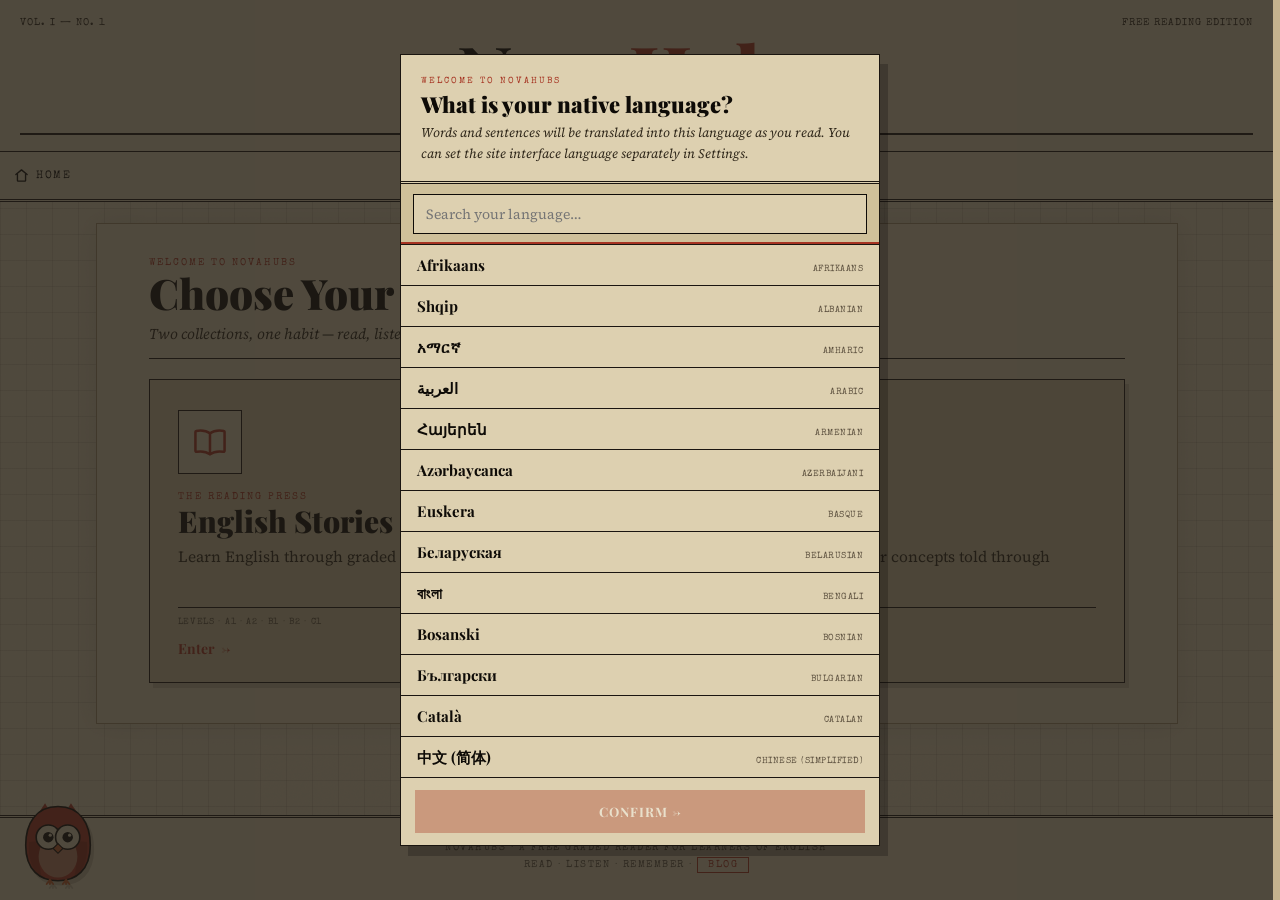
==== commit b52def00: "feat: add professional animations + fix mobile audio Co-Authored-By: Claude Opus 4.8 <noreply@anthro" ====
--- a/the-story-gazette.html
+++ b/the-story-gazette.html
@@ -27,6 +27,7 @@
 <link rel="stylesheet" href="assets/css/shared.css">
 <link rel="stylesheet" href="assets/css/app.css?v=2">
 <link rel="stylesheet" href="assets/css/mascot.css">
+<link rel="stylesheet" href="assets/css/animations.css">
 </head>
 <body>
 <a class="skip-link" href="#view">Skip to content</a>
@@ -98,6 +99,7 @@
 <script src="assets/js/util.js"></script>
 <script src="assets/js/storage.js"></script>
 <script src="assets/js/speech.js"></script>
+<script src="assets/js/audio-ui.js"></script>
 <script src="assets/js/translate.js"></script>
 <script src="assets/js/modals.js"></script>
 <script src="assets/js/i18n.js"></script>
@@ -111,5 +113,9 @@
 <script src="assets/js/views-settings.js"></script>
 <script src="assets/js/app.js"></script>
 <script src="assets/js/mascot.js"></script>
+<!-- motion engine: GSAP (vendored, offline-safe) + the NovaHubs animation layer -->
+<script src="assets/vendor/gsap.min.js"></script>
+<script src="assets/vendor/ScrollTrigger.min.js"></script>
+<script src="assets/js/animations.js"></script>
 </body>
 </html>
--- a/assets/css/app.css
+++ b/assets/css/app.css
@@ -550,6 +550,36 @@
    animation would strip its `forwards` fill and leave them at opacity:0. */
 .wrap:not(.reveal),.wrap-read:not(.reveal),.quiz-wrap:not(.reveal),.settings-wrap:not(.reveal){animation:viewfade .28s ease;}
 @keyframes viewfade{from{opacity:.45;}to{opacity:1;}}
+
+/* ===== audio: "tap to enable" banner (mobile autoplay unlock) ===== */
+.audio-unlock{position:fixed;left:50%;bottom:18px;transform:translate(-50%,150%);z-index:200;
+  display:flex;align-items:stretch;background:var(--ink);color:var(--paper);
+  border:1px solid var(--line);box-shadow:4px 5px 0 rgba(0,0,0,.32);
+  transition:transform .35s cubic-bezier(.2,.7,.2,1);max-width:calc(100vw - 28px);}
+.audio-unlock.show{transform:translate(-50%,0);}
+.audio-unlock-main{display:flex;align-items:center;gap:11px;background:transparent;border:none;color:inherit;
+  cursor:pointer;padding:11px 15px;text-align:left;}
+.audio-unlock-ic{color:var(--accent-2);flex-shrink:0;}
+.audio-unlock-ic svg{width:22px;height:22px;display:block;}
+.audio-unlock.show .audio-unlock-ic{animation:nh-aud-pulse 1.4s ease-in-out infinite;}
+.audio-unlock-txt{display:flex;flex-direction:column;line-height:1.2;}
+.audio-unlock-txt b{font-family:var(--display);font-weight:700;font-size:14px;letter-spacing:.3px;}
+.audio-unlock-txt span{font-family:var(--type);font-size:8.5px;letter-spacing:.5px;opacity:.72;text-transform:uppercase;margin-top:3px;}
+.audio-unlock-x{background:transparent;border:none;border-left:1px solid rgba(255,255,255,.18);
+  color:inherit;cursor:pointer;padding:0 13px;display:flex;align-items:center;opacity:.7;}
+.audio-unlock-x:hover{opacity:1;}
+.audio-unlock-x svg{width:14px;height:14px;}
+@keyframes nh-aud-pulse{0%,100%{transform:scale(1);}50%{transform:scale(1.16);}}
+
+/* ===== audio: playing waveform indicator (in the reader player) ===== */
+.ra-wave{display:inline-flex;align-items:flex-end;gap:3px;height:20px;flex-shrink:0;}
+.ra-wave i{width:3px;height:35%;background:var(--ink);opacity:.42;border-radius:1px;transform-origin:bottom;}
+body.audio-playing .ra-wave i{animation:nh-eq .85s ease-in-out infinite;opacity:.7;}
+.ra-wave i:nth-child(2){animation-delay:.12s;}
+.ra-wave i:nth-child(3){animation-delay:.28s;}
+.ra-wave i:nth-child(4){animation-delay:.05s;}
+.ra-wave i:nth-child(5){animation-delay:.20s;}
+@keyframes nh-eq{0%,100%{transform:scaleY(.32);}50%{transform:scaleY(1);}}
 /* richer empty state */
 .empty svg{width:36px;height:36px;display:block;margin:0 auto 12px;opacity:.45;}
 .empty p{margin:0 0 4px;}
--- a/assets/css/animations.css
+++ b/assets/css/animations.css
@@ -0,0 +1,253 @@
+/* ============================================================================
+   NovaHubs · animations.css
+   A professional motion layer for the gazette identity. Compositor-friendly
+   (transform/opacity only), fully reduced-motion aware, and driven by CSS
+   custom properties so timings/easings can be tuned in one place.
+
+   Pairs with animations.js (GSAP timelines + IntersectionObserver/WAAPI
+   fallbacks). Every effect is a progressive enhancement: with JS or motion
+   disabled, content is fully visible and usable.
+   ========================================================================== */
+:root{
+  /* ---- durations ---- */
+  --a-fast:.22s; --a-base:.5s; --a-slow:.9s; --a-xslow:1.4s;
+  /* ---- easings (the "expensive" feel lives here) ---- */
+  --a-ease:cubic-bezier(.22,.61,.36,1);          /* smooth ease-out         */
+  --a-ease-in-out:cubic-bezier(.76,0,.24,1);     /* dramatic in-out          */
+  --a-spring:cubic-bezier(.34,1.56,.64,1);       /* overshoot / spring       */
+  --a-spring-soft:cubic-bezier(.16,1.1,.3,1);    /* gentle settle            */
+  --a-out-expo:cubic-bezier(.16,1,.3,1);         /* long, luxurious tail     */
+  /* ---- shared values ---- */
+  --a-lift:10px; --a-stagger:70ms;
+  --a-shadow:6px 8px 0 rgba(33,29,23,.18);
+}
+
+/* While JS is preparing a cinematic entrance, hold opted-in elements hidden so
+   there is no flash of un-animated content. .nh-anim-ready is set on <html> by
+   animations.js the moment it boots; if JS never runs, the rule below never
+   applies and everything stays visible. */
+html.nh-anim-ready [data-anim]{opacity:0;}
+html.nh-anim-ready [data-anim].is-in{opacity:1;}
+
+/* ============================================================================
+   1 · LOADING SCREEN (branded letterpress entrance)
+   ========================================================================== */
+#nh-loader{
+  position:fixed;inset:0;z-index:4000;display:flex;flex-direction:column;
+  align-items:center;justify-content:center;gap:22px;
+  background:var(--paper);color:var(--ink);
+  transition:opacity .6s var(--a-ease),visibility .6s;
+}
+#nh-loader.is-done{opacity:0;visibility:hidden;pointer-events:none;}
+.nh-loader-plate{
+  font-family:var(--display);font-weight:900;font-size:clamp(34px,8vw,64px);
+  letter-spacing:.5px;line-height:1;position:relative;
+  /* the nameplate is "printed" via an expanding clip */
+  clip-path:inset(0 100% 0 0);
+  animation:nh-print var(--a-xslow) var(--a-out-expo) forwards;
+}
+.nh-loader-plate em{color:var(--accent);font-style:normal;}
+.nh-loader-kicker{
+  font-family:var(--type);font-size:11px;letter-spacing:4px;text-transform:uppercase;
+  color:var(--faint);opacity:0;animation:nh-fade-up .7s var(--a-ease) .55s forwards;
+}
+.nh-loader-bar{
+  width:min(220px,52vw);height:2px;background:var(--line);opacity:.25;position:relative;overflow:hidden;
+  opacity:0;animation:nh-fade-up .6s var(--a-ease) .7s forwards;
+}
+.nh-loader-bar::after{
+  content:"";position:absolute;inset:0;transform-origin:left;transform:scaleX(0);
+  background:var(--accent);animation:nh-load-fill 1.1s var(--a-ease-in-out) .75s forwards;
+}
+@keyframes nh-print{to{clip-path:inset(0 0 0 0);}}
+@keyframes nh-load-fill{to{transform:scaleX(1);}}
+
+/* ============================================================================
+   2 · READING / SCROLL PROGRESS BAR (top of page)
+   ========================================================================== */
+#nh-progress{
+  position:fixed;top:0;left:0;right:0;height:3px;z-index:3000;pointer-events:none;
+  transform-origin:0 50%;transform:scaleX(0);
+  background:linear-gradient(90deg,var(--accent),var(--accent-2));
+  box-shadow:0 0 10px rgba(166,52,34,.35);
+  will-change:transform;
+}
+
+/* ============================================================================
+   3 · ENTRANCE PRIMITIVES (data-anim driven; JS adds .is-in)
+   The transition handles the motion; JS only toggles the class, so reduced
+   motion (which zeroes transition-duration globally) degrades cleanly.
+   ========================================================================== */
+[data-anim]{
+  transition:opacity var(--a-base) var(--a-ease),
+             transform var(--a-base) var(--a-ease),
+             clip-path var(--a-slow) var(--a-out-expo);
+}
+[data-anim="rise"]{transform:translateY(22px);}
+[data-anim="fall"]{transform:translateY(-22px);}
+[data-anim="left"]{transform:translateX(-34px);}
+[data-anim="right"]{transform:translateX(34px);}
+[data-anim="scale"]{transform:scale(.92);}
+[data-anim="spring"]{transform:translateY(28px) scale(.96);transition-timing-function:var(--a-spring);transition-duration:var(--a-slow);}
+/* staggered clip-path text reveal — the signature headline move */
+[data-anim="clip"]{clip-path:inset(0 0 100% 0);transform:translateY(14px);}
+[data-anim="clip-r"]{clip-path:inset(0 100% 0 0);}
+/* 3D perspective entrance for scroll sections */
+[data-anim="tilt-in"]{transform:perspective(1100px) rotateX(14deg) translateY(40px);transform-origin:50% 100%;opacity:0;}
+[data-anim].is-in{opacity:1;transform:none;clip-path:inset(0 0 0 0);}
+
+/* ============================================================================
+   4 · FLOATING SHAPES / "INK" PARTICLES (cinematic backdrop)
+   Rendered behind content, pointer-events off. Kept faint + slow so it reads
+   as paper grain / drifting ink, not neon confetti.
+   ========================================================================== */
+.nh-particles{position:absolute;inset:0;overflow:hidden;pointer-events:none;z-index:0;}
+.nh-particle{
+  position:absolute;border-radius:50%;background:var(--ink);opacity:.07;
+  will-change:transform;animation:nh-float linear infinite;
+}
+.nh-particle.is-ring{background:transparent;border:1px solid var(--accent);opacity:.16;}
+.nh-particle.is-square{border-radius:1px;transform:rotate(45deg);opacity:.06;}
+@keyframes nh-float{
+  0%{transform:translate3d(0,0,0) rotate(0);}
+  50%{transform:translate3d(var(--dx,16px),var(--dy,-26px),0) rotate(180deg);}
+  100%{transform:translate3d(0,0,0) rotate(360deg);}
+}
+/* a section that hosts particles needs a stacking context + room */
+.nh-stage{position:relative;}
+.nh-stage > *{position:relative;z-index:1;}
+
+/* ============================================================================
+   5 · MAGNETIC BUTTONS + RIPPLE + PRESS
+   ========================================================================== */
+[data-magnetic]{
+  transition:transform var(--a-fast) var(--a-spring-soft),
+             box-shadow var(--a-fast) var(--a-ease),
+             background-color var(--a-fast) var(--a-ease),
+             color var(--a-fast) var(--a-ease);
+  will-change:transform;
+}
+[data-magnetic] .nh-mag-inner{display:inline-flex;align-items:center;gap:inherit;transition:transform var(--a-fast) var(--a-spring-soft);}
+
+/* ripple is injected by JS as a positioned span; host just needs clipping */
+.nh-ripple-host{position:relative;overflow:hidden;}
+.nh-ripple{
+  position:absolute;border-radius:50%;transform:translate(-50%,-50%) scale(0);
+  background:currentColor;opacity:.28;pointer-events:none;
+  animation:nh-ripple .6s var(--a-ease) forwards;
+}
+@keyframes nh-ripple{to{transform:translate(-50%,-50%) scale(1);opacity:0;}}
+.nh-press{transition:transform .12s var(--a-ease);}
+.nh-press:active{transform:scale(.96);}
+
+/* ============================================================================
+   6 · CARD TILT (mouse-position parallax) + 3D BOOK-COVER FLIP
+   ========================================================================== */
+[data-tilt]{transform-style:preserve-3d;transition:transform var(--a-fast) var(--a-ease);will-change:transform;}
+[data-tilt] .nh-tilt-glare{
+  position:absolute;inset:0;pointer-events:none;border-radius:inherit;opacity:0;
+  background:radial-gradient(circle at var(--gx,50%) var(--gy,50%),rgba(255,255,255,.35),transparent 55%);
+  transition:opacity var(--a-fast) var(--a-ease);mix-blend-mode:soft-light;
+}
+[data-tilt]:hover .nh-tilt-glare{opacity:1;}
+
+/* flip: wrap the existing cover SVG in .nh-flip; JS adds .nh-flip on library cards */
+.nh-flip{position:relative;perspective:1400px;}
+.nh-flip-inner{
+  position:relative;transition:transform var(--a-slow) var(--a-ease-in-out);
+  transform-style:preserve-3d;will-change:transform;
+}
+.nh-flip:hover .nh-flip-inner,
+.nh-flip:focus-within .nh-flip-inner{transform:rotateY(180deg);}
+.nh-flip-face{backface-visibility:hidden;}
+.nh-flip-back{
+  position:absolute;inset:0;transform:rotateY(180deg);
+  background:var(--paper);border:1px solid var(--line);box-shadow:var(--a-shadow);
+  display:flex;flex-direction:column;justify-content:center;gap:8px;
+  padding:18px 16px;box-sizing:border-box;text-align:left;
+}
+.nh-flip-back .fb-kicker{font-family:var(--type);font-size:8.5px;letter-spacing:2px;text-transform:uppercase;color:var(--accent);}
+.nh-flip-back .fb-title{font-family:var(--display);font-weight:700;font-size:17px;line-height:1.1;color:var(--ink);}
+.nh-flip-back .fb-blurb{font-family:var(--serif);font-size:11.5px;line-height:1.45;color:var(--ink-soft);
+  display:-webkit-box;-webkit-line-clamp:5;-webkit-box-orient:vertical;overflow:hidden;}
+.nh-flip-back .fb-meta{margin-top:auto;font-family:var(--type);font-size:8px;letter-spacing:1.2px;
+  text-transform:uppercase;color:var(--faint);border-top:1px solid var(--line);padding-top:7px;}
+/* parallax depth: the cover art drifts slightly inside its frame on hover */
+.nh-flip-face .cover{transition:transform var(--a-slow) var(--a-ease);}
+.nh-flip:hover .nh-flip-face .cover{transform:translateZ(40px) scale(1.04);}
+
+/* ============================================================================
+   7 · SHIMMER LOADING SKELETON (before covers paint)
+   ========================================================================== */
+.nh-skeleton{position:relative;overflow:hidden;background:var(--paper-2);
+  border:1px solid var(--line);aspect-ratio:300/420;}
+.nh-skeleton::after{
+  content:"";position:absolute;inset:0;transform:translateX(-100%);
+  background:linear-gradient(90deg,transparent,rgba(255,255,255,.45),transparent);
+  animation:nh-shimmer 1.3s var(--a-ease) infinite;
+}
+[data-theme="dark"] .nh-skeleton::after{background:linear-gradient(90deg,transparent,rgba(255,255,255,.09),transparent);}
+@keyframes nh-shimmer{100%{transform:translateX(100%);}}
+
+/* ============================================================================
+   8 · INPUT FOCUS — animated underline
+   ========================================================================== */
+.nh-field{position:relative;}
+.nh-field::after{
+  content:"";position:absolute;left:0;bottom:0;height:2px;width:100%;
+  background:var(--accent);transform:scaleX(0);transform-origin:left;
+  transition:transform var(--a-base) var(--a-out-expo);
+}
+.nh-field:focus-within::after{transform:scaleX(1);}
+
+/* ============================================================================
+   9 · SUCCESS / ERROR — spring feedback
+   ========================================================================== */
+.nh-pop{animation:nh-pop .5s var(--a-spring) both;}
+@keyframes nh-pop{0%{transform:scale(.6);opacity:0;}60%{transform:scale(1.08);}100%{transform:scale(1);opacity:1;}}
+.nh-shake{animation:nh-shake .45s var(--a-ease) both;}
+@keyframes nh-shake{10%,90%{transform:translateX(-2px);}20%,80%{transform:translateX(4px);}
+  30%,50%,70%{transform:translateX(-7px);}40%,60%{transform:translateX(7px);}}
+.nh-check-draw{stroke-dasharray:40;stroke-dashoffset:40;animation:nh-draw .5s var(--a-ease) .05s forwards;}
+@keyframes nh-draw{to{stroke-dashoffset:0;}}
+
+/* ============================================================================
+   10 · TEXT SPLIT (character-by-character hover)
+   ========================================================================== */
+.nh-split .nh-char{display:inline-block;will-change:transform;
+  transition:transform var(--a-fast) var(--a-spring),color var(--a-fast) var(--a-ease);}
+.nh-split:hover .nh-char{transform:translateY(-6px);color:var(--accent);}
+.nh-split .nh-char.is-space{width:.3em;}
+
+/* ============================================================================
+   11 · LIQUID / MORPHING SECTION TRANSITION (between views)
+   A full-screen ink veil that wipes across using a morphing SVG path.
+   ========================================================================== */
+#nh-veil{position:fixed;inset:0;z-index:2500;pointer-events:none;visibility:hidden;}
+#nh-veil svg{position:absolute;inset:0;width:100%;height:100%;}
+#nh-veil path{fill:var(--accent);}
+#nh-veil.is-active{visibility:visible;}
+
+/* generic horizontal-scroll track (pinned section on demo/home) */
+.nh-h-track{display:flex;gap:26px;will-change:transform;}
+.nh-h-panel{flex:0 0 auto;}
+
+/* utility: only promote to its own layer while actively animating */
+.nh-animating{will-change:transform,opacity;}
+
+/* ============================================================================
+   REDUCED MOTION — make the whole layer calm and static.
+   shared.css already zeroes durations; here we also remove transforms/visuals
+   that would otherwise sit in a mid-animation state, and reveal hidden content.
+   ========================================================================== */
+@media (prefers-reduced-motion: reduce){
+  html.nh-anim-ready [data-anim]{opacity:1!important;}
+  [data-anim]{transform:none!important;clip-path:none!important;}
+  .nh-particles,#nh-veil,#nh-loader{display:none!important;}
+  #nh-progress{display:none!important;}
+  .nh-flip:hover .nh-flip-inner,.nh-flip:focus-within .nh-flip-inner{transform:none!important;}
+  .nh-flip-back{display:none!important;}
+  .nh-skeleton::after{animation:none!important;}
+  .nh-split:hover .nh-char{transform:none!important;}
+  [data-tilt]{transform:none!important;}
+}
